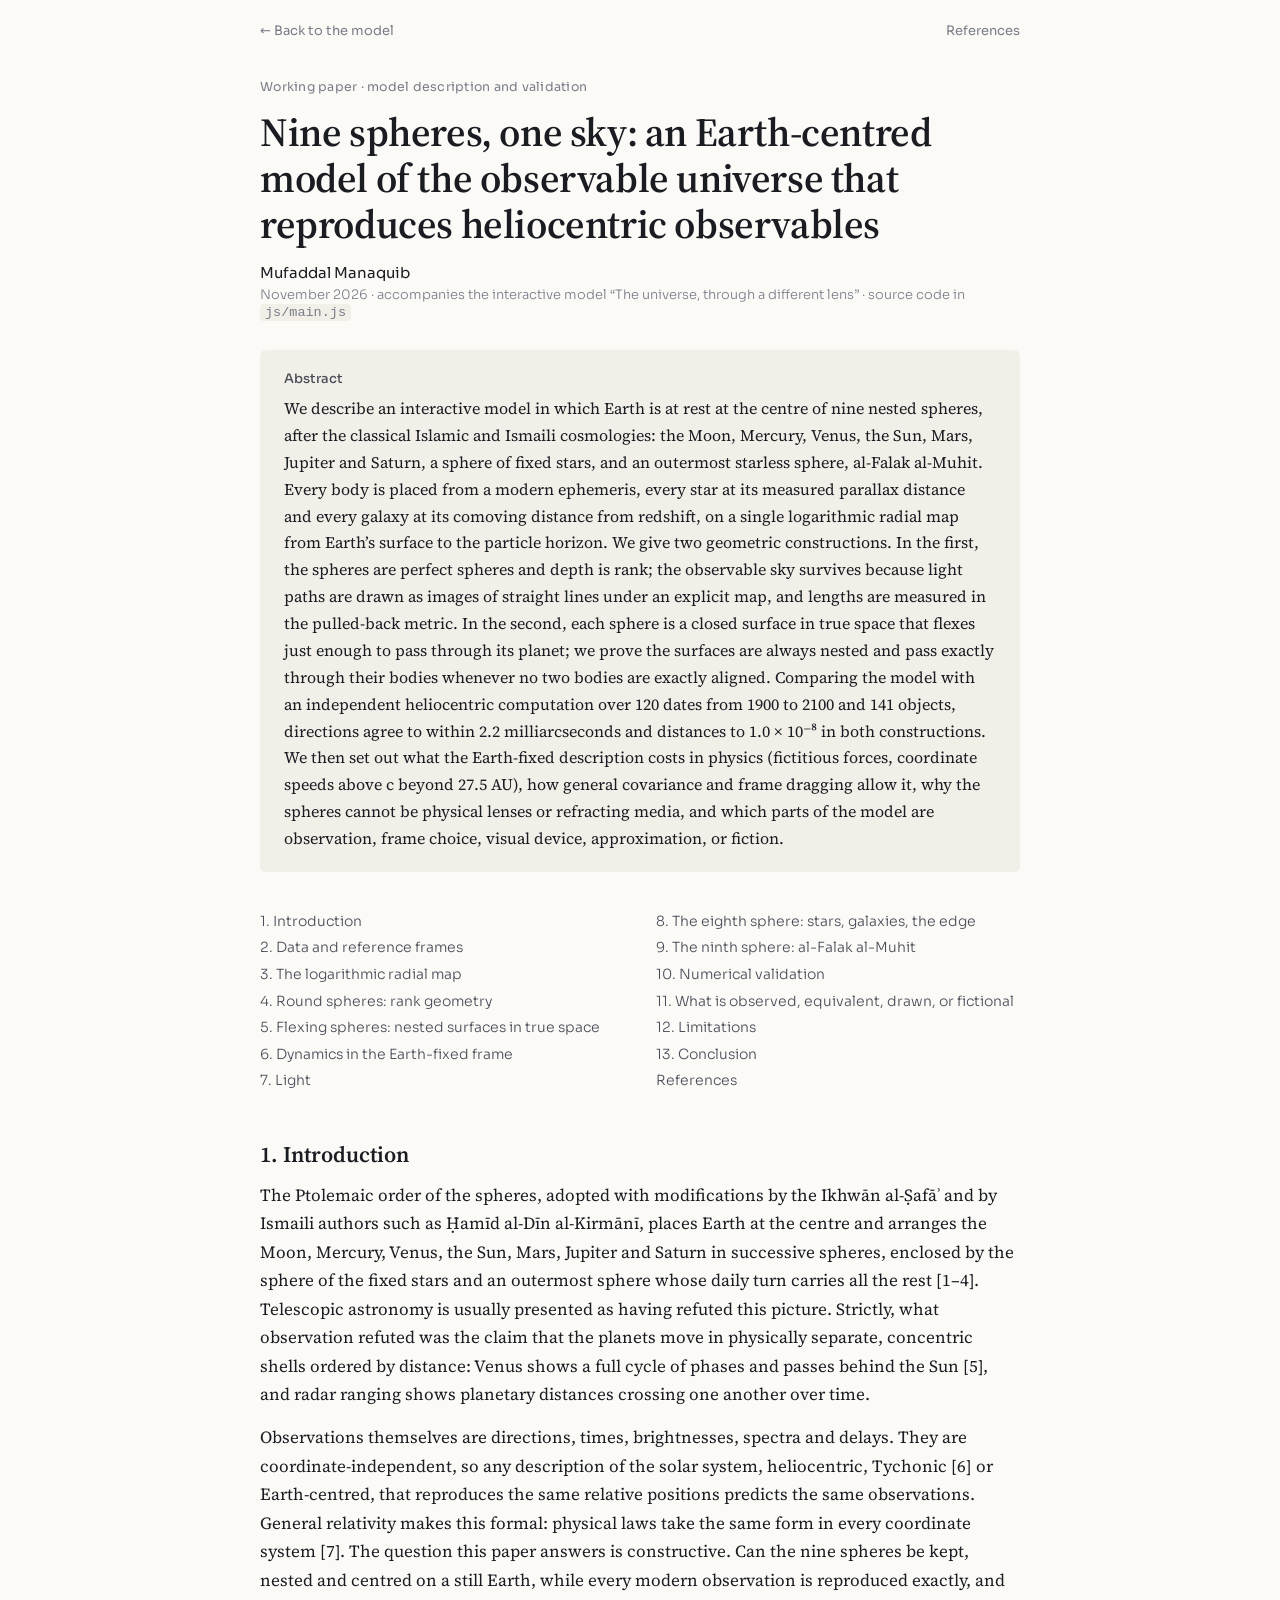
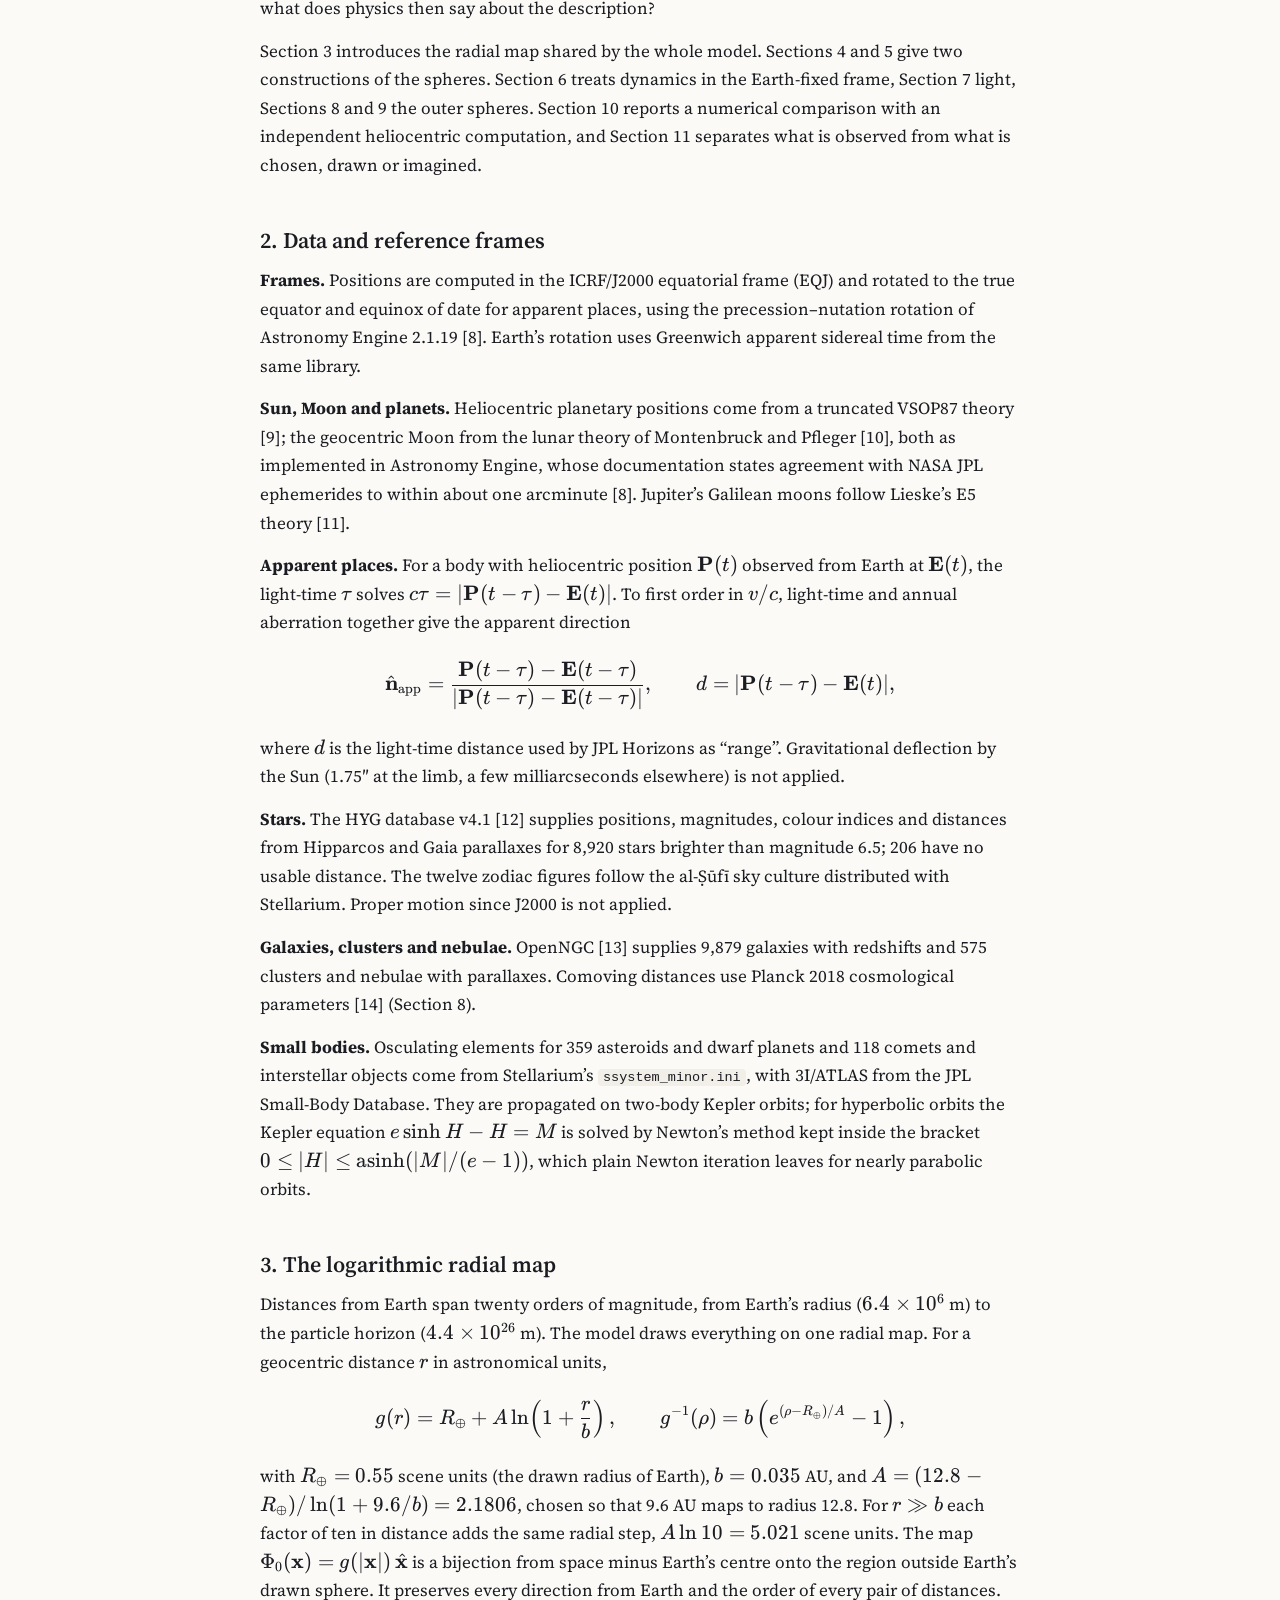
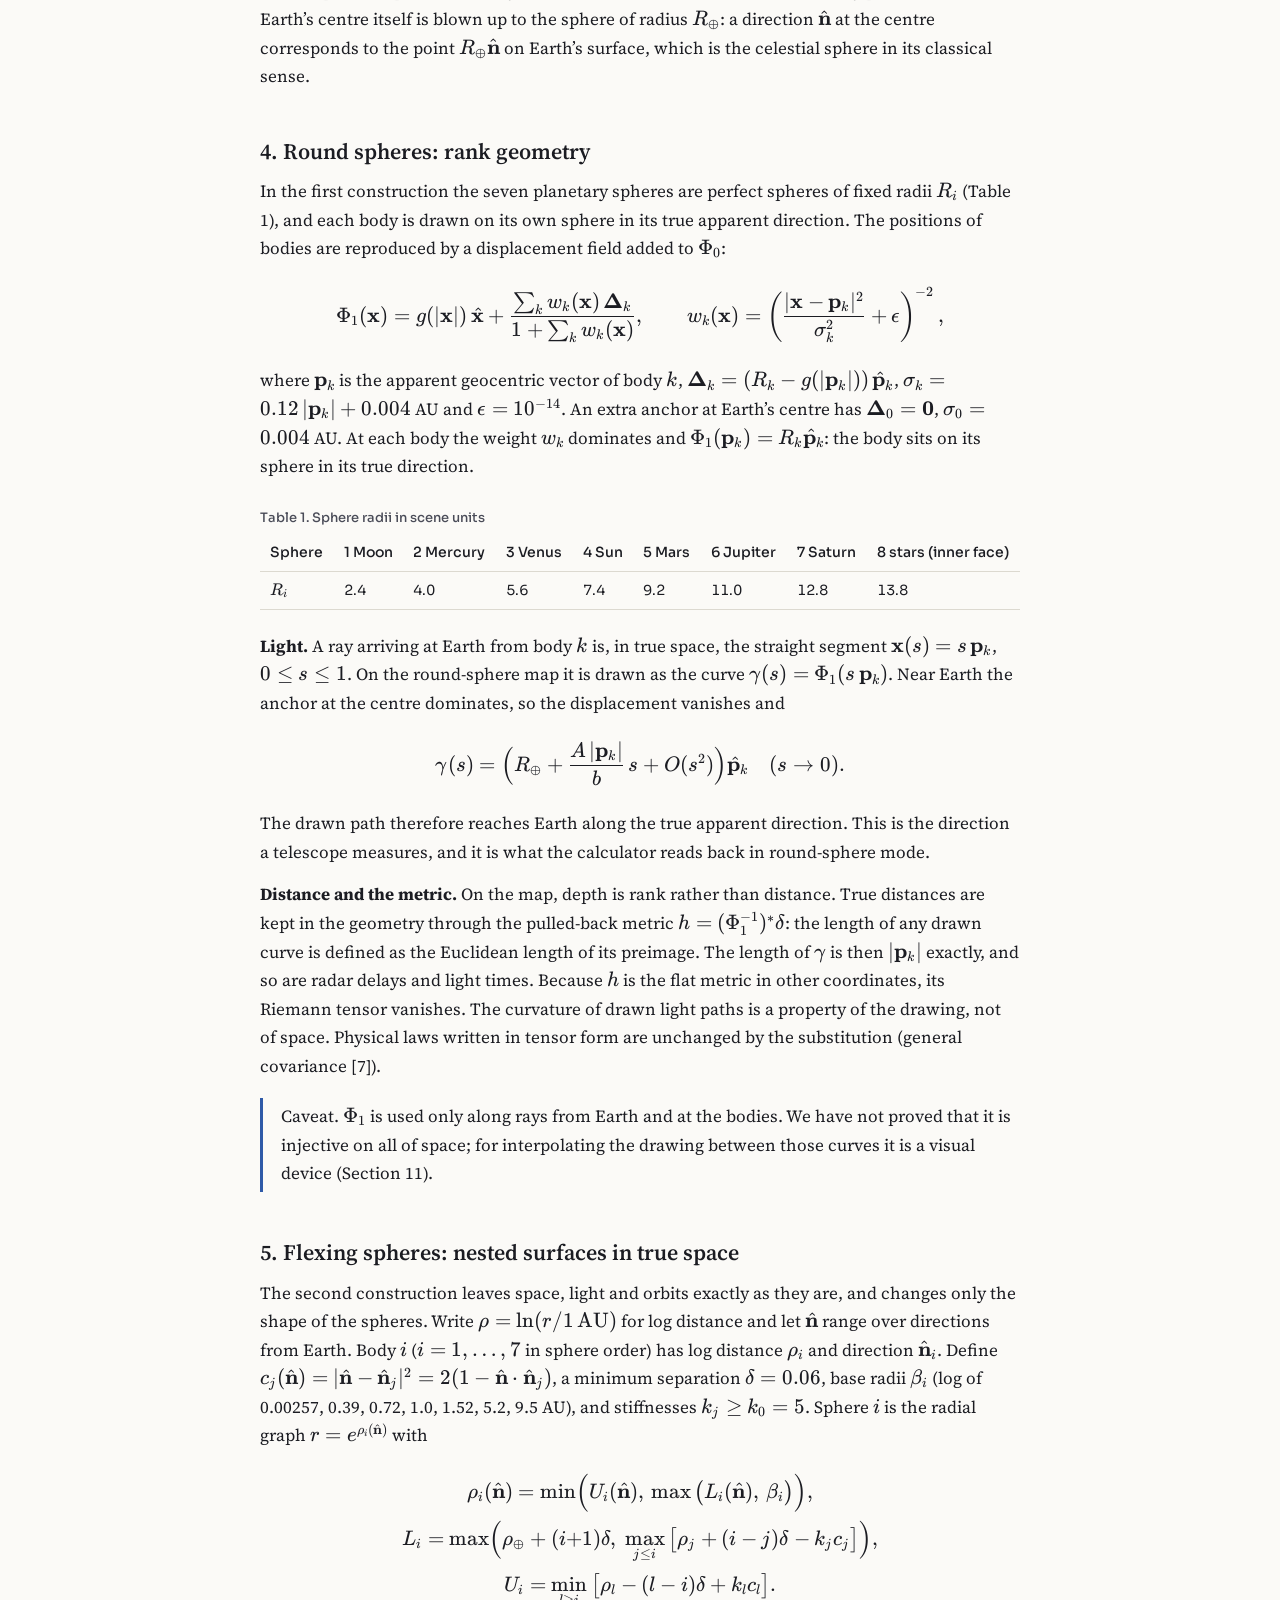
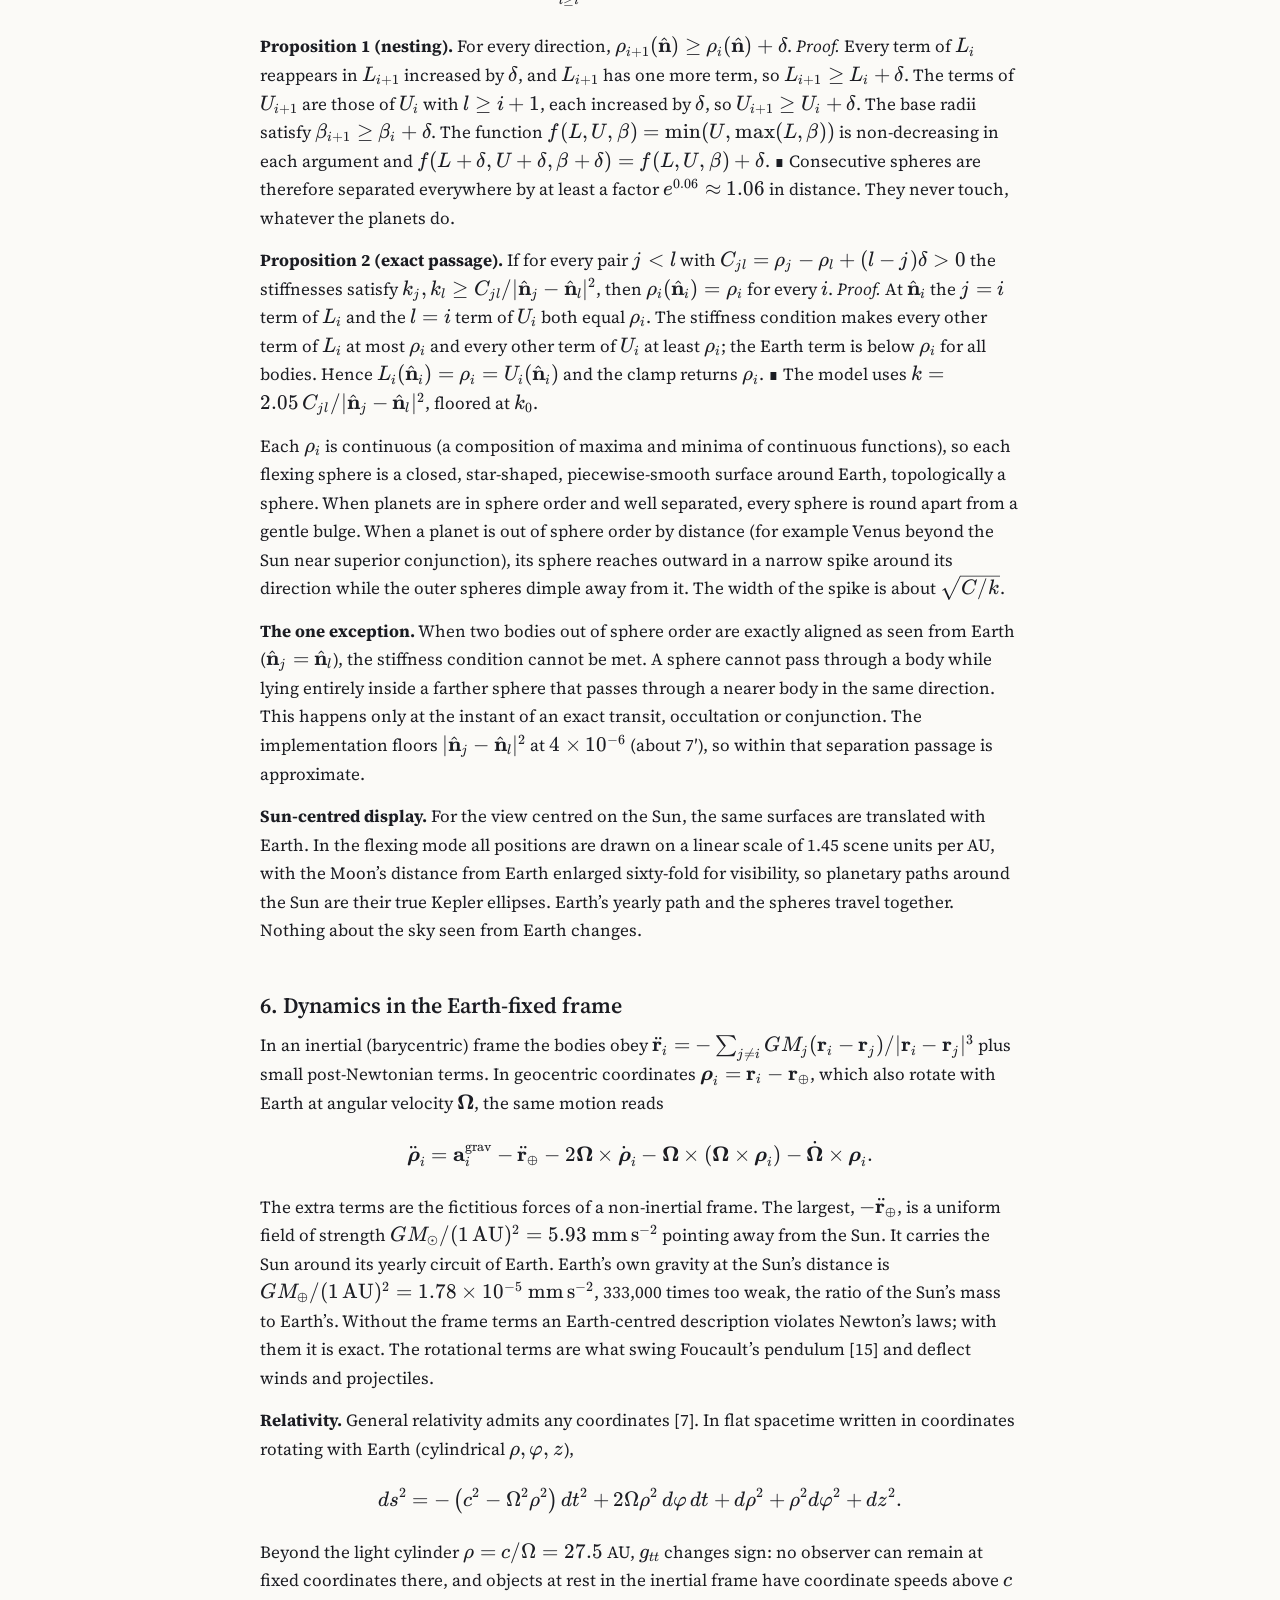
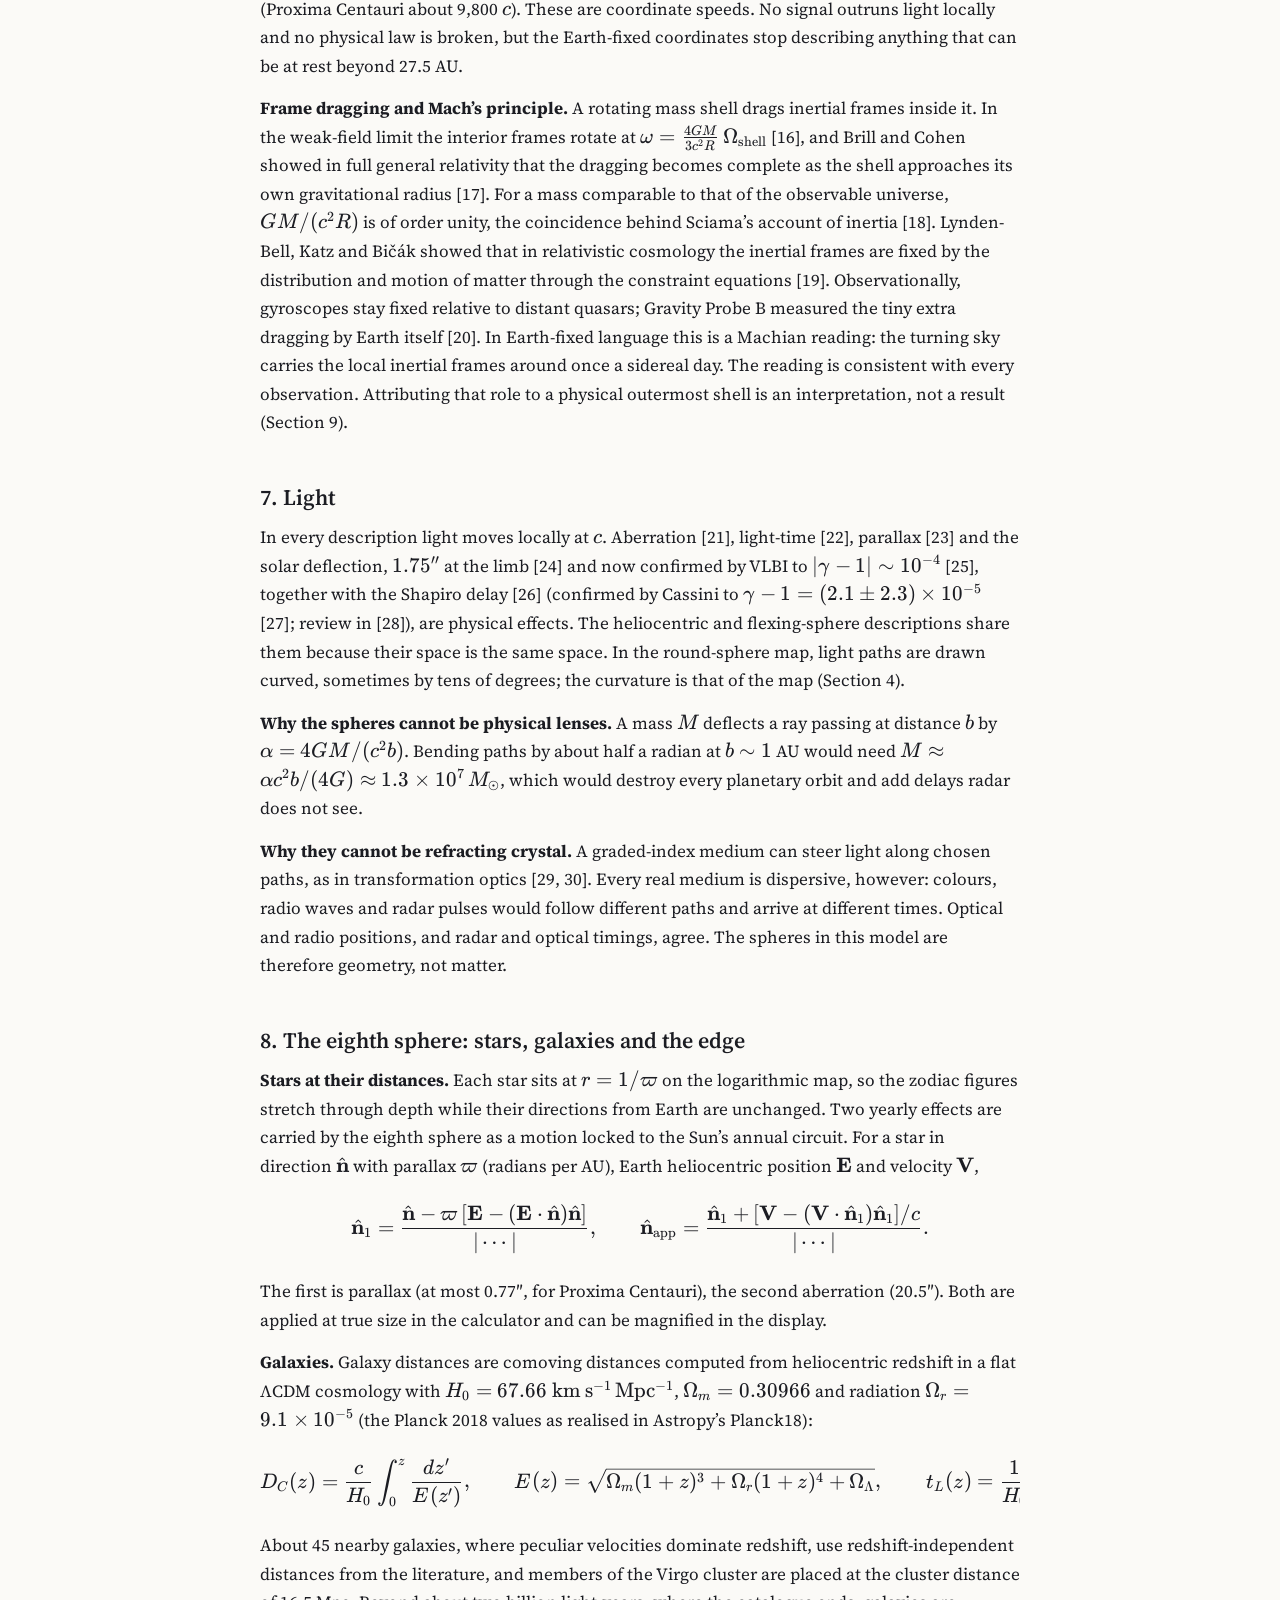
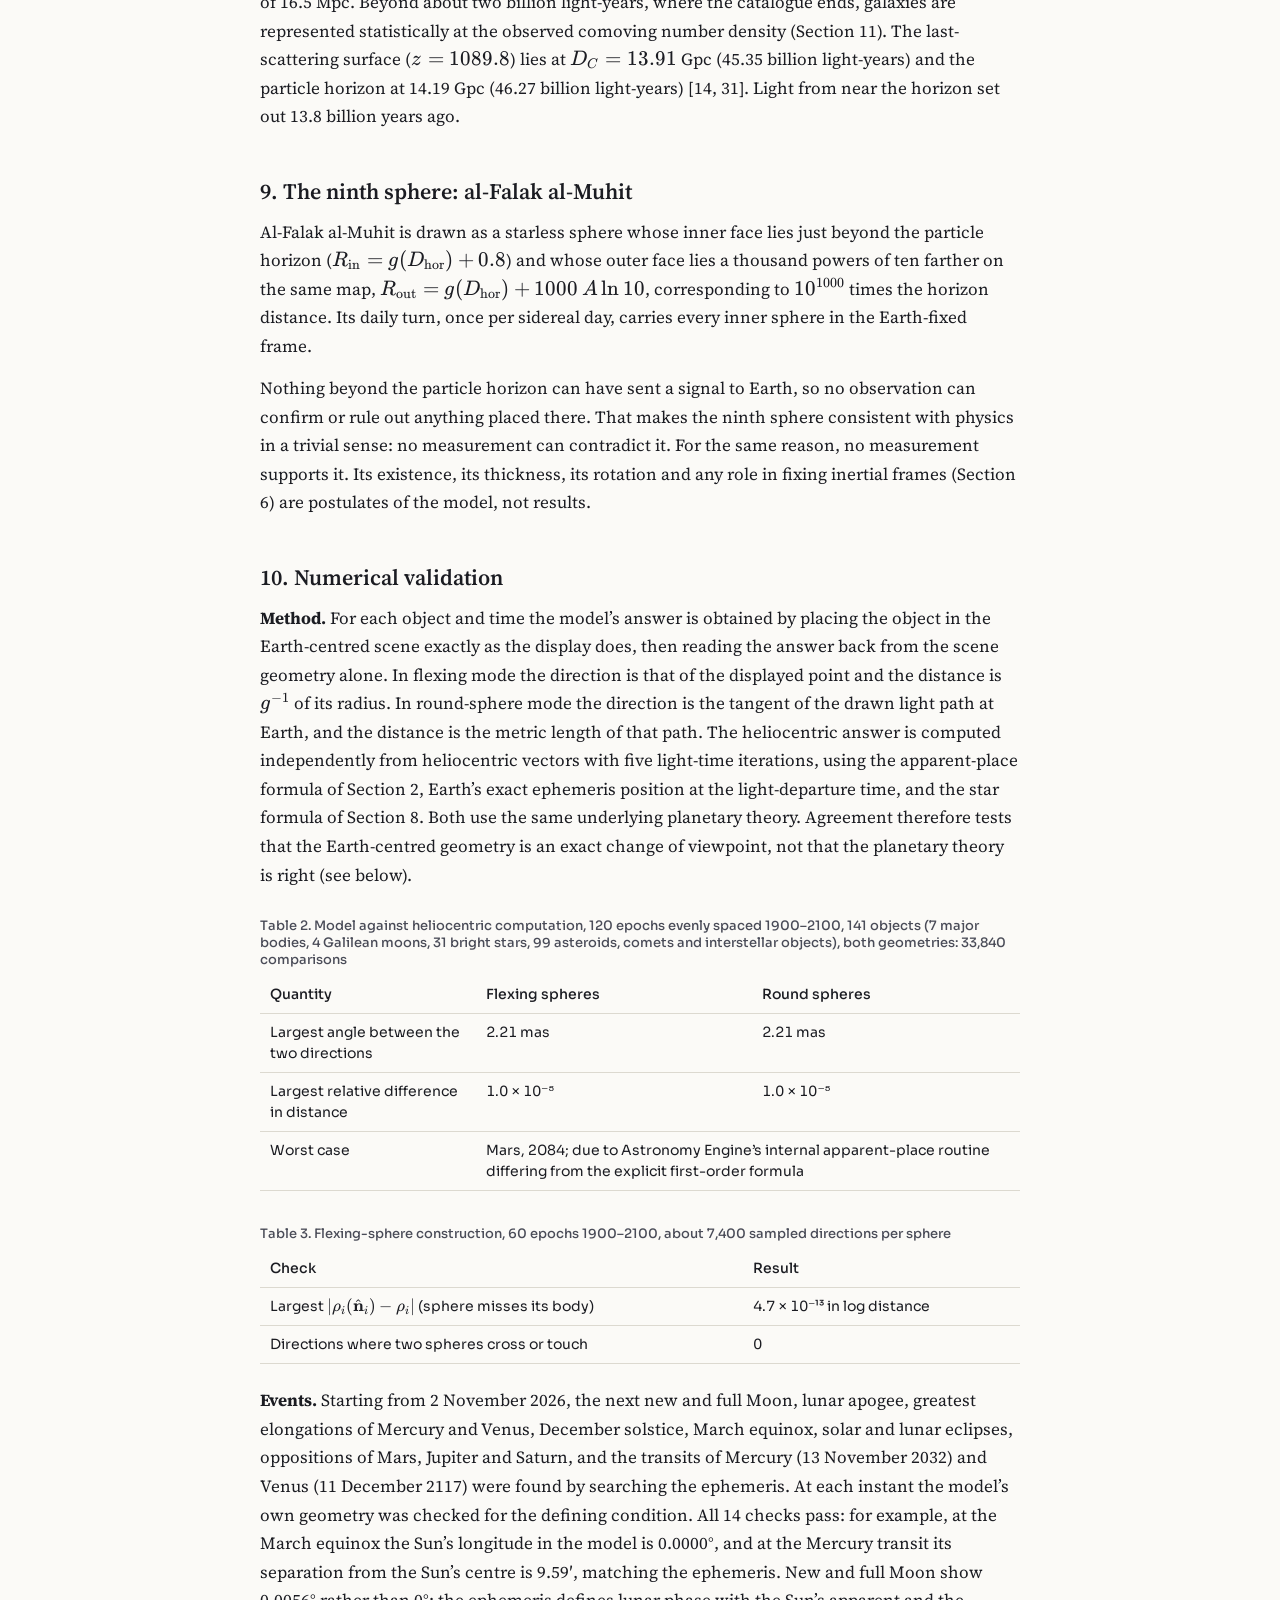
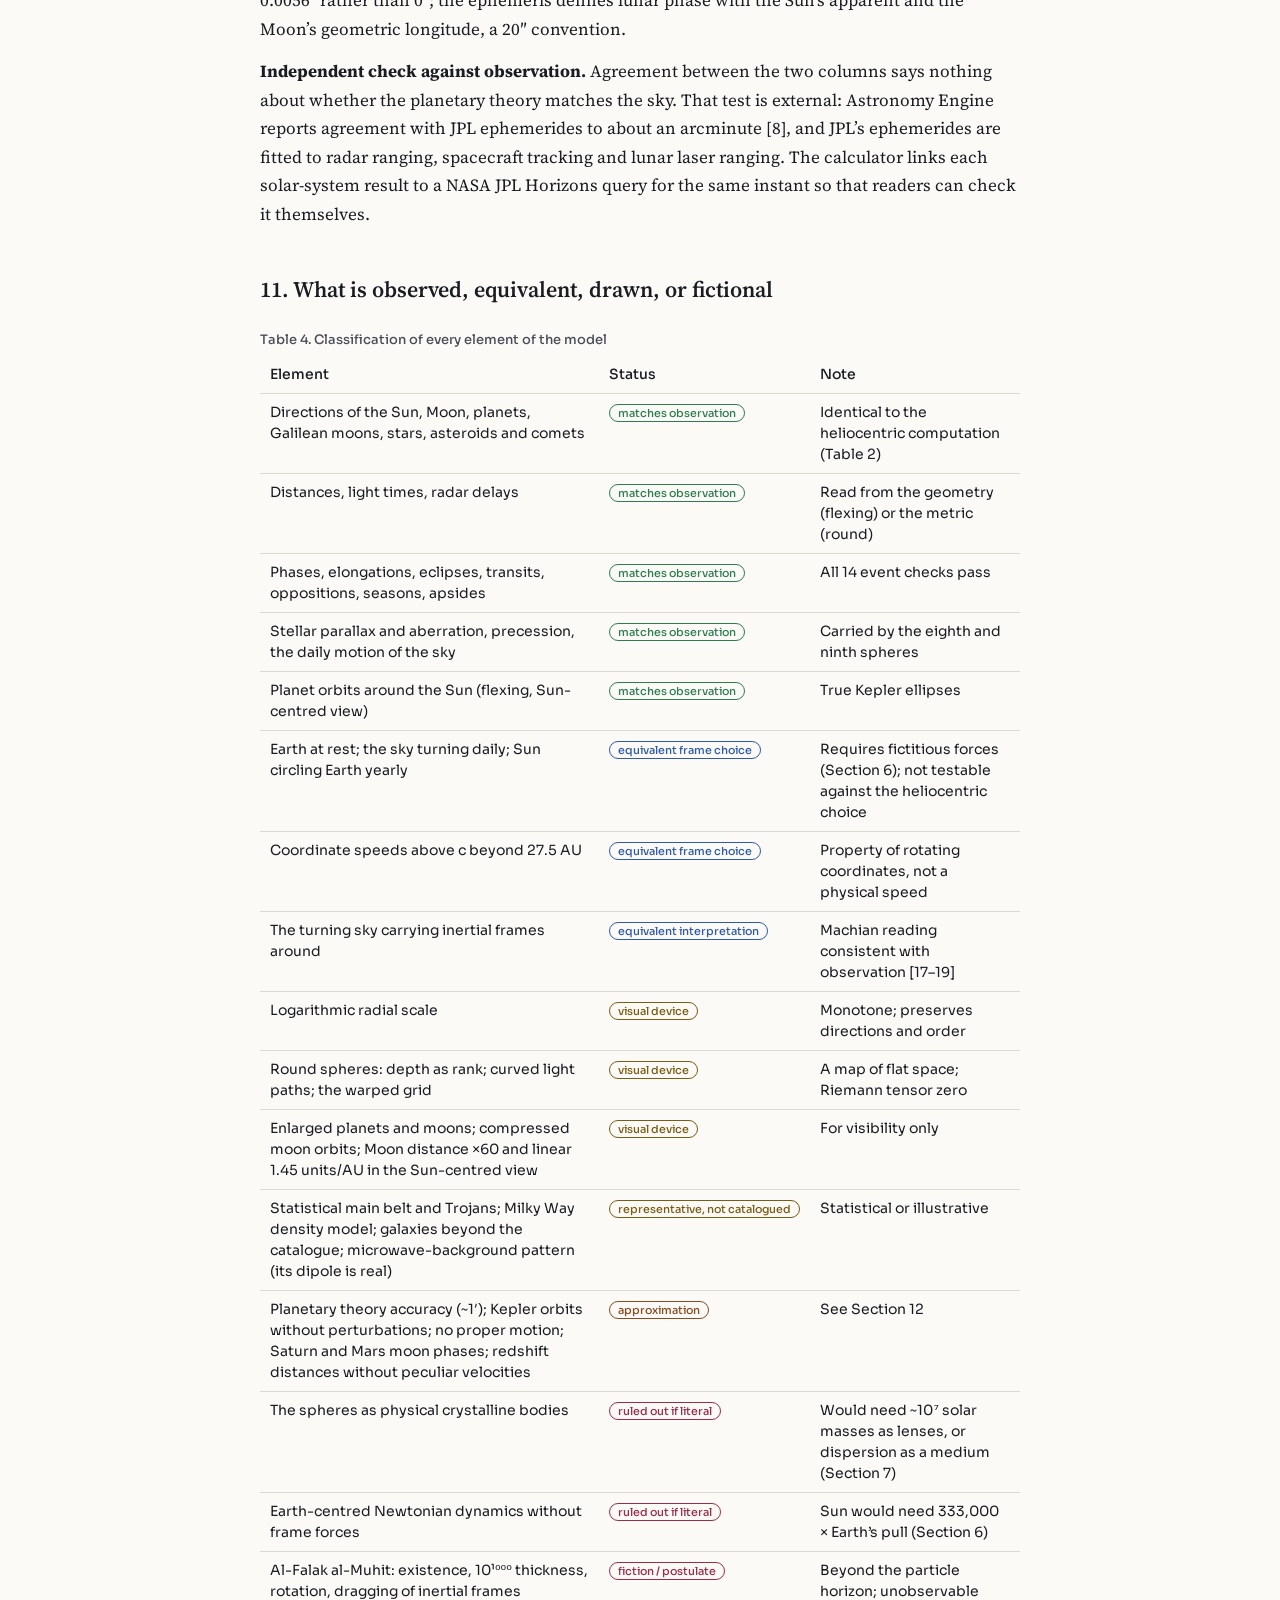
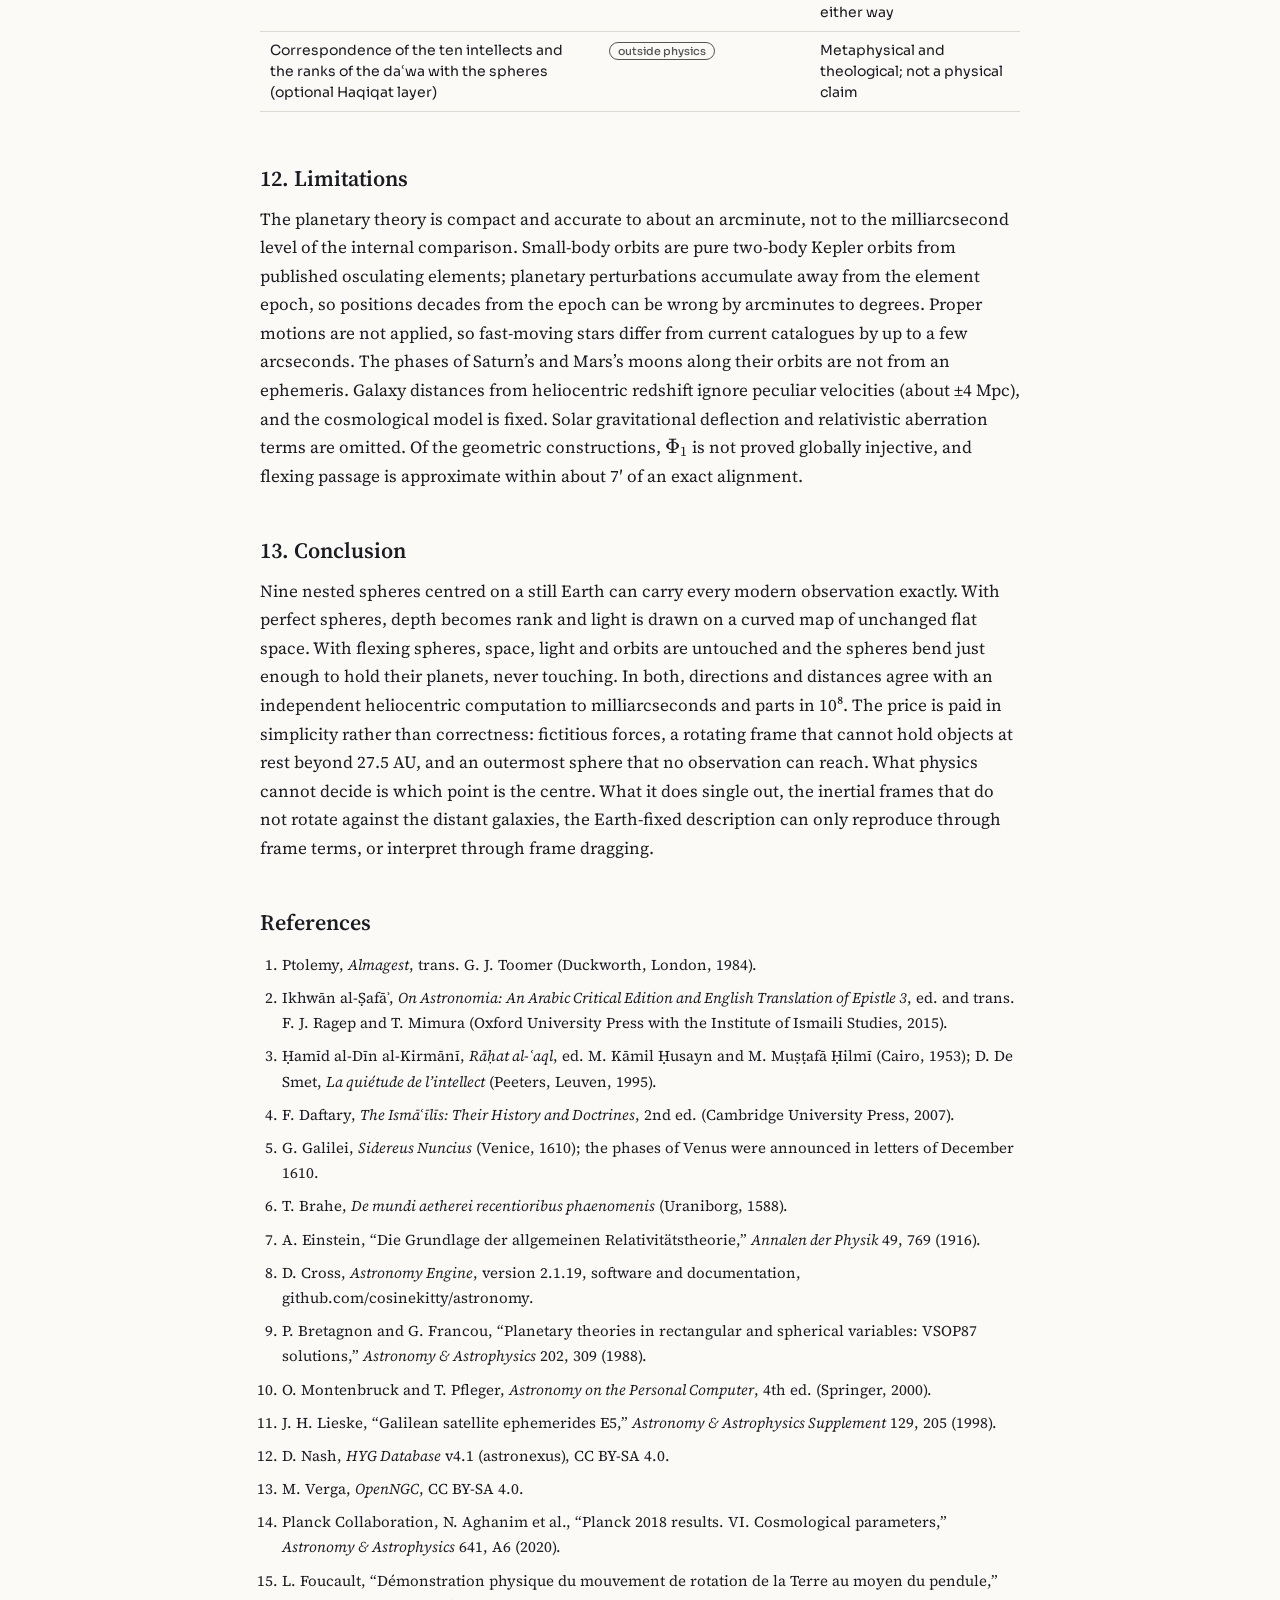
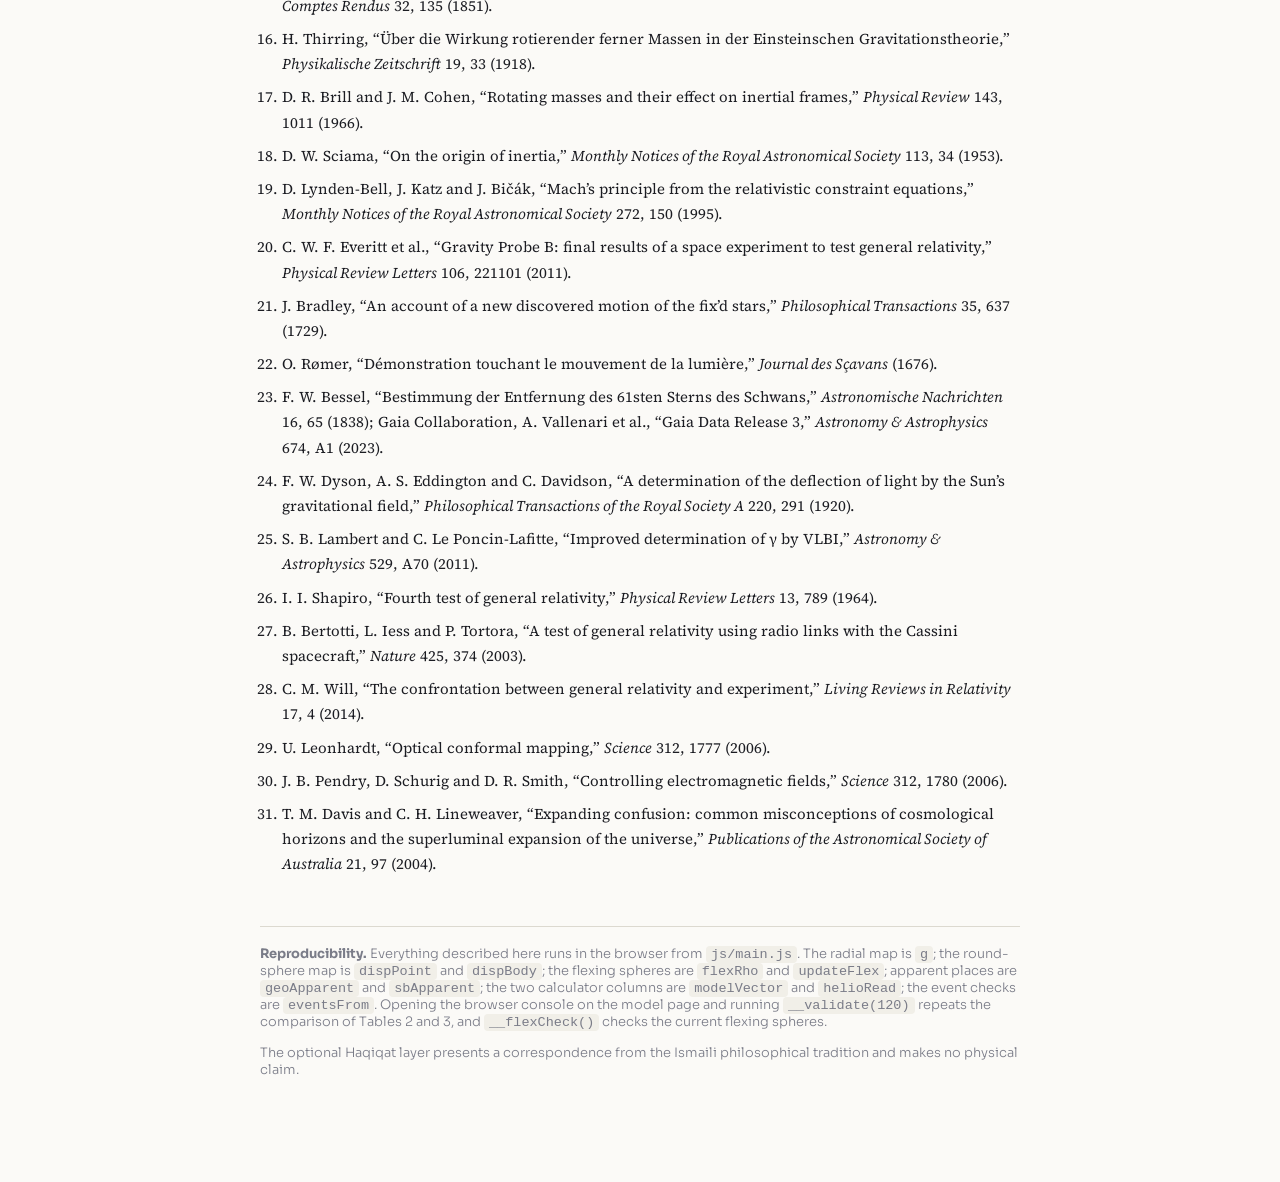
==== paper.html @ 8a182202 "Working zoom, step-by-step intro with scale, calculator with heliocentric proof, scientific paper - " ====
<!doctype html>
<html lang="en">
<head>
<meta charset="utf-8">
<meta name="viewport" content="width=device-width, initial-scale=1">
<title>Nine Spheres, One Sky — paper</title>
<meta name="description" content="The mathematics, physics, data and validation behind an Earth-centred model of the observable universe that reproduces every heliocentric observable, with a clear account of what is fictional.">
<link rel="icon" href="data:image/svg+xml,%3Csvg xmlns='http://www.w3.org/2000/svg' viewBox='0 0 40 40'%3E%3Crect width='40' height='40' fill='black'/%3E%3Ccircle cx='20' cy='20' r='15' fill='none' stroke='white' stroke-width='1.5'/%3E%3Ccircle cx='20' cy='20' r='3' fill='%239ec4ff'/%3E%3C/svg%3E">
<link rel="preconnect" href="https://fonts.googleapis.com">
<link rel="preconnect" href="https://fonts.gstatic.com" crossorigin>
<link rel="stylesheet" href="https://fonts.googleapis.com/css2?family=Source+Serif+4:ital,opsz,wght@0,8..60,400;0,8..60,600;1,8..60,400&family=Sora:wght@300;400;500&display=swap">
<link rel="stylesheet" href="js/vendor/katex/katex.min.css">
<script defer src="js/vendor/katex/katex.min.js"></script>
<script defer src="js/vendor/katex/contrib/auto-render.min.js"
  onload="renderMathInElement(document.body,{delimiters:[{left:'$$',right:'$$',display:true},{left:'\\(',right:'\\)',display:false}],throwOnError:false})"></script>
<style>
/* A journal page: serif text on paper white, generous margins, numbered sections, sans-serif only for apparatus. */
:root{ --paper:#fbfaf7; --ink:#1b1c22; --soft:#4a4c58; --muted:#7a7c88; --rule:#dcd9d0; --accent:#2f5aa8; --tint:#f1efe8;
  --f-text:"Source Serif 4",Georgia,"Times New Roman",serif; --f-ui:"Sora","Segoe UI",system-ui,sans-serif; color-scheme:light }
@media (prefers-color-scheme:dark){ :root{ --paper:#111216; --ink:#e7e8ee; --soft:#b9bbc8; --muted:#868896; --rule:#2c2e36; --accent:#9ec4ff; --tint:#1a1b21; color-scheme:dark } }
*{box-sizing:border-box}
html{background:var(--paper)}
body{margin:0;background:var(--paper);color:var(--ink);font:400 17px/1.68 var(--f-text);-webkit-font-smoothing:antialiased;
  padding:0 max(18px,env(safe-area-inset-right,0px)) 0 max(18px,env(safe-area-inset-left,0px))}
.top{max-width:760px;margin:0 auto;padding:22px 0 0;display:flex;justify-content:space-between;align-items:center;font:400 13px var(--f-ui)}
.top a{color:var(--muted);text-decoration:none}.top a:hover{color:var(--ink)}
article{max-width:760px;margin:0 auto;padding:40px 0 90px}
.kind{font:400 12.5px var(--f-ui);color:var(--muted);letter-spacing:.02em;margin:0 0 14px}
h1{font:600 clamp(28px,4.4vw,40px)/1.15 var(--f-text);letter-spacing:-.01em;margin:0 0 16px;text-wrap:balance}
.authors{font:400 15px var(--f-ui);margin:0 0 4px}
.meta{font:300 13px var(--f-ui);color:var(--muted);margin:0 0 30px}
.abstract{background:var(--tint);border-radius:6px;padding:20px 24px;margin:0 0 36px}
.abstract h2{font:500 13px var(--f-ui);margin:0 0 8px;color:var(--soft)}
.abstract p{margin:0;font-size:16px}
nav.toc{font:300 14px/1.9 var(--f-ui);margin:0 0 40px;padding:0;columns:2;column-gap:32px}
nav.toc a{color:var(--soft);text-decoration:none}nav.toc a:hover{color:var(--accent)}
h2{font:600 22px/1.3 var(--f-text);margin:46px 0 12px}
h3{font:600 17.5px/1.35 var(--f-text);margin:28px 0 8px}
p{margin:0 0 14px}
a{color:var(--accent)}
.eq{overflow-x:auto;overflow-y:hidden;margin:14px 0}
.katex-display{margin:.6em 0}
table{border-collapse:collapse;width:100%;font:400 14px/1.5 var(--f-ui);margin:12px 0 6px}
.tw{overflow-x:auto;margin:16px 0}
th,td{border-bottom:1px solid var(--rule);padding:8px 10px;text-align:left;vertical-align:top}
th{font-weight:500}
td.n{font-variant-numeric:tabular-nums;white-space:nowrap}
caption{caption-side:top;text-align:left;font:500 13px var(--f-ui);color:var(--soft);padding:0 0 8px}
.tag{display:inline-block;font:500 11px var(--f-ui);padding:1px 8px;border-radius:9px;border:1px solid currentColor;white-space:nowrap}
.t-obs{color:#2e7d4f}.t-eq{color:#2f5aa8}.t-vis{color:#7a5c12}.t-app{color:#8a4b1f}.t-fic{color:#9b2c4a}.t-out{color:#555}
@media (prefers-color-scheme:dark){ .t-obs{color:#8fd6a8}.t-eq{color:#9ec4ff}.t-vis{color:#e9d18a}.t-app{color:#f0a878}.t-fic{color:#ff9bb3}.t-out{color:#aaa} }
.box{border-left:3px solid var(--accent);padding:4px 0 4px 18px;margin:18px 0}
.refs{font-size:15px;padding-left:22px}
.refs li{margin:0 0 8px}
code{font:400 13.5px ui-monospace,Menlo,Consolas,monospace;background:var(--tint);padding:1px 5px;border-radius:4px}
footer{font:300 13px var(--f-ui);color:var(--muted);border-top:1px solid var(--rule);padding-top:18px;margin-top:50px}
@media (max-width:640px){ body{font-size:16px} nav.toc{columns:1} }
</style>
</head>
<body>
<div class="top"><a href="./">← Back to the model</a><a href="#refs">References</a></div>
<article>
<p class="kind">Working paper · model description and validation</p>
<h1>Nine spheres, one sky: an Earth-centred model of the observable universe that reproduces heliocentric observables</h1>
<p class="authors">Mufaddal Manaquib</p>
<p class="meta">November 2026 · accompanies the interactive model “The universe, through a different lens” · source code in <code>js/main.js</code></p>

<section class="abstract"><h2>Abstract</h2>
<p>We describe an interactive model in which Earth is at rest at the centre of nine nested spheres, after the classical Islamic and Ismaili cosmologies: the Moon, Mercury, Venus, the Sun, Mars, Jupiter and Saturn, a sphere of fixed stars, and an outermost starless sphere, al-Falak al-Muhit. Every body is placed from a modern ephemeris, every star at its measured parallax distance and every galaxy at its comoving distance from redshift, on a single logarithmic radial map from Earth’s surface to the particle horizon. We give two geometric constructions. In the first, the spheres are perfect spheres and depth is rank; the observable sky survives because light paths are drawn as images of straight lines under an explicit map, and lengths are measured in the pulled-back metric. In the second, each sphere is a closed surface in true space that flexes just enough to pass through its planet; we prove the surfaces are always nested and pass exactly through their bodies whenever no two bodies are exactly aligned. Comparing the model with an independent heliocentric computation over 120 dates from 1900 to 2100 and 141 objects, directions agree to within 2.2 milliarcseconds and distances to 1.0 × 10⁻⁸ in both constructions. We then set out what the Earth-fixed description costs in physics (fictitious forces, coordinate speeds above c beyond 27.5 AU), how general covariance and frame dragging allow it, why the spheres cannot be physical lenses or refracting media, and which parts of the model are observation, frame choice, visual device, approximation, or fiction.</p></section>

<nav class="toc" aria-label="Contents">
<a href="#s1">1. Introduction</a><br><a href="#s2">2. Data and reference frames</a><br><a href="#s3">3. The logarithmic radial map</a><br><a href="#s4">4. Round spheres: rank geometry</a><br><a href="#s5">5. Flexing spheres: nested surfaces in true space</a><br><a href="#s6">6. Dynamics in the Earth-fixed frame</a><br><a href="#s7">7. Light</a><br>
<a href="#s8">8. The eighth sphere: stars, galaxies, the edge</a><br><a href="#s9">9. The ninth sphere: al-Falak al-Muhit</a><br><a href="#s10">10. Numerical validation</a><br><a href="#s11">11. What is observed, equivalent, drawn, or fictional</a><br><a href="#s12">12. Limitations</a><br><a href="#s13">13. Conclusion</a><br><a href="#refs">References</a>
</nav>

<h2 id="s1">1. Introduction</h2>
<p>The Ptolemaic order of the spheres, adopted with modifications by the Ikhwān al-Ṣafāʾ and by Ismaili authors such as Ḥamīd al-Dīn al-Kirmānī, places Earth at the centre and arranges the Moon, Mercury, Venus, the Sun, Mars, Jupiter and Saturn in successive spheres, enclosed by the sphere of the fixed stars and an outermost sphere whose daily turn carries all the rest [1–4]. Telescopic astronomy is usually presented as having refuted this picture. Strictly, what observation refuted was the claim that the planets move in physically separate, concentric shells ordered by distance: Venus shows a full cycle of phases and passes behind the Sun [5], and radar ranging shows planetary distances crossing one another over time.</p>
<p>Observations themselves are directions, times, brightnesses, spectra and delays. They are coordinate-independent, so any description of the solar system, heliocentric, Tychonic [6] or Earth-centred, that reproduces the same relative positions predicts the same observations. General relativity makes this formal: physical laws take the same form in every coordinate system [7]. The question this paper answers is constructive. Can the nine spheres be kept, nested and centred on a still Earth, while every modern observation is reproduced exactly, and what does physics then say about the description?</p>
<p>Section 3 introduces the radial map shared by the whole model. Sections 4 and 5 give two constructions of the spheres. Section 6 treats dynamics in the Earth-fixed frame, Section 7 light, Sections 8 and 9 the outer spheres. Section 10 reports a numerical comparison with an independent heliocentric computation, and Section 11 separates what is observed from what is chosen, drawn or imagined.</p>

<h2 id="s2">2. Data and reference frames</h2>
<p><b>Frames.</b> Positions are computed in the ICRF/J2000 equatorial frame (EQJ) and rotated to the true equator and equinox of date for apparent places, using the precession–nutation rotation of Astronomy Engine 2.1.19 [8]. Earth’s rotation uses Greenwich apparent sidereal time from the same library.</p>
<p><b>Sun, Moon and planets.</b> Heliocentric planetary positions come from a truncated VSOP87 theory [9]; the geocentric Moon from the lunar theory of Montenbruck and Pfleger [10], both as implemented in Astronomy Engine, whose documentation states agreement with NASA JPL ephemerides to within about one arcminute [8]. Jupiter’s Galilean moons follow Lieske’s E5 theory [11].</p>
<p><b>Apparent places.</b> For a body with heliocentric position \(\mathbf P(t)\) observed from Earth at \(\mathbf E(t)\), the light-time \(\tau\) solves \(c\tau = |\mathbf P(t-\tau)-\mathbf E(t)|\). To first order in \(v/c\), light-time and annual aberration together give the apparent direction</p>
<div class="eq">$$\hat{\mathbf n}_{\rm app}=\frac{\mathbf P(t-\tau)-\mathbf E(t-\tau)}{|\mathbf P(t-\tau)-\mathbf E(t-\tau)|},\qquad d=|\mathbf P(t-\tau)-\mathbf E(t)|,$$</div>
<p>where \(d\) is the light-time distance used by JPL Horizons as “range”. Gravitational deflection by the Sun (1.75″ at the limb, a few milliarcseconds elsewhere) is not applied.</p>
<p><b>Stars.</b> The HYG database v4.1 [12] supplies positions, magnitudes, colour indices and distances from Hipparcos and Gaia parallaxes for 8,920 stars brighter than magnitude 6.5; 206 have no usable distance. The twelve zodiac figures follow the al-Ṣūfī sky culture distributed with Stellarium. Proper motion since J2000 is not applied.</p>
<p><b>Galaxies, clusters and nebulae.</b> OpenNGC [13] supplies 9,879 galaxies with redshifts and 575 clusters and nebulae with parallaxes. Comoving distances use Planck 2018 cosmological parameters [14] (Section 8).</p>
<p><b>Small bodies.</b> Osculating elements for 359 asteroids and dwarf planets and 118 comets and interstellar objects come from Stellarium’s <code>ssystem_minor.ini</code>, with 3I/ATLAS from the JPL Small-Body Database. They are propagated on two-body Kepler orbits; for hyperbolic orbits the Kepler equation \(e\sinh H-H=M\) is solved by Newton’s method kept inside the bracket \(0\le |H|\le \operatorname{asinh}(|M|/(e-1))\), which plain Newton iteration leaves for nearly parabolic orbits.</p>

<h2 id="s3">3. The logarithmic radial map</h2>
<p>Distances from Earth span twenty orders of magnitude, from Earth’s radius (\(6.4\times10^6\) m) to the particle horizon (\(4.4\times10^{26}\) m). The model draws everything on one radial map. For a geocentric distance \(r\) in astronomical units,</p>
<div class="eq">$$g(r)=R_\oplus+A\ln\!\left(1+\frac{r}{b}\right),\qquad g^{-1}(\rho)=b\left(e^{(\rho-R_\oplus)/A}-1\right),$$</div>
<p>with \(R_\oplus=0.55\) scene units (the drawn radius of Earth), \(b=0.035\) AU, and \(A=(12.8-R_\oplus)/\ln(1+9.6/b)=2.1806\), chosen so that 9.6 AU maps to radius 12.8. For \(r\gg b\) each factor of ten in distance adds the same radial step, \(A\ln 10=5.021\) scene units. The map \(\Phi_0(\mathbf x)=g(|\mathbf x|)\,\hat{\mathbf x}\) is a bijection from space minus Earth’s centre onto the region outside Earth’s drawn sphere. It preserves every direction from Earth and the order of every pair of distances. Earth’s centre itself is blown up to the sphere of radius \(R_\oplus\): a direction \(\hat{\mathbf n}\) at the centre corresponds to the point \(R_\oplus\hat{\mathbf n}\) on Earth’s surface, which is the celestial sphere in its classical sense.</p>

<h2 id="s4">4. Round spheres: rank geometry</h2>
<p>In the first construction the seven planetary spheres are perfect spheres of fixed radii \(R_i\) (Table 1), and each body is drawn on its own sphere in its true apparent direction. The positions of bodies are reproduced by a displacement field added to \(\Phi_0\):</p>
<div class="eq">$$\Phi_1(\mathbf x)=g(|\mathbf x|)\,\hat{\mathbf x}+\frac{\sum_k w_k(\mathbf x)\,\boldsymbol\Delta_k}{1+\sum_k w_k(\mathbf x)},\qquad w_k(\mathbf x)=\left(\frac{|\mathbf x-\mathbf p_k|^2}{\sigma_k^2}+\epsilon\right)^{-2},$$</div>
<p>where \(\mathbf p_k\) is the apparent geocentric vector of body \(k\), \(\boldsymbol\Delta_k=(R_k-g(|\mathbf p_k|))\,\hat{\mathbf p}_k\), \(\sigma_k=0.12\,|\mathbf p_k|+0.004\) AU and \(\epsilon=10^{-14}\). An extra anchor at Earth’s centre has \(\boldsymbol\Delta_0=\mathbf 0\), \(\sigma_0=0.004\) AU. At each body the weight \(w_k\) dominates and \(\Phi_1(\mathbf p_k)=R_k\hat{\mathbf p}_k\): the body sits on its sphere in its true direction.</p>
<div class="tw"><table><caption>Table 1. Sphere radii in scene units</caption>
<thead><tr><th>Sphere</th><th>1 Moon</th><th>2 Mercury</th><th>3 Venus</th><th>4 Sun</th><th>5 Mars</th><th>6 Jupiter</th><th>7 Saturn</th><th>8 stars (inner face)</th></tr></thead>
<tbody><tr><td>\(R_i\)</td><td class="n">2.4</td><td class="n">4.0</td><td class="n">5.6</td><td class="n">7.4</td><td class="n">9.2</td><td class="n">11.0</td><td class="n">12.8</td><td class="n">13.8</td></tr></tbody></table></div>
<p><b>Light.</b> A ray arriving at Earth from body \(k\) is, in true space, the straight segment \(\mathbf x(s)=s\,\mathbf p_k\), \(0\le s\le1\). On the round-sphere map it is drawn as the curve \(\gamma(s)=\Phi_1(s\,\mathbf p_k)\). Near Earth the anchor at the centre dominates, so the displacement vanishes and</p>
<div class="eq">$$\gamma(s)=\Big(R_\oplus+\frac{A\,|\mathbf p_k|}{b}\,s+O(s^2)\Big)\hat{\mathbf p}_k\quad(s\to0).$$</div>
<p>The drawn path therefore reaches Earth along the true apparent direction. This is the direction a telescope measures, and it is what the calculator reads back in round-sphere mode.</p>
<p><b>Distance and the metric.</b> On the map, depth is rank rather than distance. True distances are kept in the geometry through the pulled-back metric \(h=(\Phi_1^{-1})^{*}\delta\): the length of any drawn curve is defined as the Euclidean length of its preimage. The length of \(\gamma\) is then \(|\mathbf p_k|\) exactly, and so are radar delays and light times. Because \(h\) is the flat metric in other coordinates, its Riemann tensor vanishes. The curvature of drawn light paths is a property of the drawing, not of space. Physical laws written in tensor form are unchanged by the substitution (general covariance [7]).</p>
<p class="box">Caveat. \(\Phi_1\) is used only along rays from Earth and at the bodies. We have not proved that it is injective on all of space; for interpolating the drawing between those curves it is a visual device (Section 11).</p>

<h2 id="s5">5. Flexing spheres: nested surfaces in true space</h2>
<p>The second construction leaves space, light and orbits exactly as they are, and changes only the shape of the spheres. Write \(\rho=\ln(r/1\,\mathrm{AU})\) for log distance and let \(\hat{\mathbf n}\) range over directions from Earth. Body \(i\) (\(i=1,\dots,7\) in sphere order) has log distance \(\rho_i\) and direction \(\hat{\mathbf n}_i\). Define \(c_j(\hat{\mathbf n})=|\hat{\mathbf n}-\hat{\mathbf n}_j|^2=2(1-\hat{\mathbf n}\cdot\hat{\mathbf n}_j)\), a minimum separation \(\delta=0.06\), base radii \(\beta_i\) (log of 0.00257, 0.39, 0.72, 1.0, 1.52, 5.2, 9.5 AU), and stiffnesses \(k_j\ge k_0=5\). Sphere \(i\) is the radial graph \(r=e^{\rho_i(\hat{\mathbf n})}\) with</p>
<div class="eq">$$\rho_i(\hat{\mathbf n})=\min\!\Big(U_i(\hat{\mathbf n}),\,\max\big(L_i(\hat{\mathbf n}),\,\beta_i\big)\Big),$$
$$L_i=\max\!\Big(\rho_\oplus+(i{+}1)\delta,\ \max_{j\le i}\big[\rho_j+(i-j)\delta-k_j c_j\big]\Big),$$
$$U_i=\min_{l\ge i}\big[\rho_l-(l-i)\delta+k_l c_l\big].$$</div>
<p><b>Proposition 1 (nesting).</b> For every direction, \(\rho_{i+1}(\hat{\mathbf n})\ge\rho_i(\hat{\mathbf n})+\delta\). <i>Proof.</i> Every term of \(L_i\) reappears in \(L_{i+1}\) increased by \(\delta\), and \(L_{i+1}\) has one more term, so \(L_{i+1}\ge L_i+\delta\). The terms of \(U_{i+1}\) are those of \(U_i\) with \(l\ge i+1\), each increased by \(\delta\), so \(U_{i+1}\ge U_i+\delta\). The base radii satisfy \(\beta_{i+1}\ge\beta_i+\delta\). The function \(f(L,U,\beta)=\min(U,\max(L,\beta))\) is non-decreasing in each argument and \(f(L+\delta,U+\delta,\beta+\delta)=f(L,U,\beta)+\delta\). ∎ Consecutive spheres are therefore separated everywhere by at least a factor \(e^{0.06}\approx1.06\) in distance. They never touch, whatever the planets do.</p>
<p><b>Proposition 2 (exact passage).</b> If for every pair \(j&lt;l\) with \(C_{jl}=\rho_j-\rho_l+(l-j)\delta>0\) the stiffnesses satisfy \(k_j,k_l\ge C_{jl}/|\hat{\mathbf n}_j-\hat{\mathbf n}_l|^2\), then \(\rho_i(\hat{\mathbf n}_i)=\rho_i\) for every \(i\). <i>Proof.</i> At \(\hat{\mathbf n}_i\) the \(j=i\) term of \(L_i\) and the \(l=i\) term of \(U_i\) both equal \(\rho_i\). The stiffness condition makes every other term of \(L_i\) at most \(\rho_i\) and every other term of \(U_i\) at least \(\rho_i\); the Earth term is below \(\rho_i\) for all bodies. Hence \(L_i(\hat{\mathbf n}_i)=\rho_i=U_i(\hat{\mathbf n}_i)\) and the clamp returns \(\rho_i\). ∎ The model uses \(k=2.05\,C_{jl}/|\hat{\mathbf n}_j-\hat{\mathbf n}_l|^2\), floored at \(k_0\).</p>
<p>Each \(\rho_i\) is continuous (a composition of maxima and minima of continuous functions), so each flexing sphere is a closed, star-shaped, piecewise-smooth surface around Earth, topologically a sphere. When planets are in sphere order and well separated, every sphere is round apart from a gentle bulge. When a planet is out of sphere order by distance (for example Venus beyond the Sun near superior conjunction), its sphere reaches outward in a narrow spike around its direction while the outer spheres dimple away from it. The width of the spike is about \(\sqrt{C/k}\).</p>
<p><b>The one exception.</b> When two bodies out of sphere order are exactly aligned as seen from Earth (\(\hat{\mathbf n}_j=\hat{\mathbf n}_l\)), the stiffness condition cannot be met. A sphere cannot pass through a body while lying entirely inside a farther sphere that passes through a nearer body in the same direction. This happens only at the instant of an exact transit, occultation or conjunction. The implementation floors \(|\hat{\mathbf n}_j-\hat{\mathbf n}_l|^2\) at \(4\times10^{-6}\) (about 7′), so within that separation passage is approximate.</p>
<p><b>Sun-centred display.</b> For the view centred on the Sun, the same surfaces are translated with Earth. In the flexing mode all positions are drawn on a linear scale of 1.45 scene units per AU, with the Moon’s distance from Earth enlarged sixty-fold for visibility, so planetary paths around the Sun are their true Kepler ellipses. Earth’s yearly path and the spheres travel together. Nothing about the sky seen from Earth changes.</p>

<h2 id="s6">6. Dynamics in the Earth-fixed frame</h2>
<p>In an inertial (barycentric) frame the bodies obey \(\ddot{\mathbf r}_i=-\sum_{j\ne i}GM_j(\mathbf r_i-\mathbf r_j)/|\mathbf r_i-\mathbf r_j|^3\) plus small post-Newtonian terms. In geocentric coordinates \(\boldsymbol\rho_i=\mathbf r_i-\mathbf r_\oplus\), which also rotate with Earth at angular velocity \(\boldsymbol\Omega\), the same motion reads</p>
<div class="eq">$$\ddot{\boldsymbol\rho}_i=\mathbf a_i^{\rm grav}-\ddot{\mathbf r}_\oplus-2\boldsymbol\Omega\times\dot{\boldsymbol\rho}_i-\boldsymbol\Omega\times(\boldsymbol\Omega\times\boldsymbol\rho_i)-\dot{\boldsymbol\Omega}\times\boldsymbol\rho_i .$$</div>
<p>The extra terms are the fictitious forces of a non-inertial frame. The largest, \(-\ddot{\mathbf r}_\oplus\), is a uniform field of strength \(GM_\odot/(1\,\mathrm{AU})^2=5.93\ \mathrm{mm\,s^{-2}}\) pointing away from the Sun. It carries the Sun around its yearly circuit of Earth. Earth’s own gravity at the Sun’s distance is \(GM_\oplus/(1\,\mathrm{AU})^2=1.78\times10^{-5}\ \mathrm{mm\,s^{-2}}\), 333,000 times too weak, the ratio of the Sun’s mass to Earth’s. Without the frame terms an Earth-centred description violates Newton’s laws; with them it is exact. The rotational terms are what swing Foucault’s pendulum [15] and deflect winds and projectiles.</p>
<p><b>Relativity.</b> General relativity admits any coordinates [7]. In flat spacetime written in coordinates rotating with Earth (cylindrical \(\rho,\varphi,z\)),</p>
<div class="eq">$$ds^2=-\left(c^2-\Omega^2\rho^2\right)dt^2+2\Omega\rho^2\,d\varphi\,dt+d\rho^2+\rho^2d\varphi^2+dz^2 .$$</div>
<p>Beyond the light cylinder \(\rho=c/\Omega=27.5\) AU, \(g_{tt}\) changes sign: no observer can remain at fixed coordinates there, and objects at rest in the inertial frame have coordinate speeds above \(c\) (Proxima Centauri about 9,800 \(c\)). These are coordinate speeds. No signal outruns light locally and no physical law is broken, but the Earth-fixed coordinates stop describing anything that can be at rest beyond 27.5 AU.</p>
<p><b>Frame dragging and Mach’s principle.</b> A rotating mass shell drags inertial frames inside it. In the weak-field limit the interior frames rotate at \(\omega=\tfrac{4GM}{3c^2R}\,\Omega_{\rm shell}\) [16], and Brill and Cohen showed in full general relativity that the dragging becomes complete as the shell approaches its own gravitational radius [17]. For a mass comparable to that of the observable universe, \(GM/(c^2R)\) is of order unity, the coincidence behind Sciama’s account of inertia [18]. Lynden-Bell, Katz and Bičák showed that in relativistic cosmology the inertial frames are fixed by the distribution and motion of matter through the constraint equations [19]. Observationally, gyroscopes stay fixed relative to distant quasars; Gravity Probe B measured the tiny extra dragging by Earth itself [20]. In Earth-fixed language this is a Machian reading: the turning sky carries the local inertial frames around once a sidereal day. The reading is consistent with every observation. Attributing that role to a physical outermost shell is an interpretation, not a result (Section 9).</p>

<h2 id="s7">7. Light</h2>
<p>In every description light moves locally at \(c\). Aberration [21], light-time [22], parallax [23] and the solar deflection, \(1.75''\) at the limb [24] and now confirmed by VLBI to \(|\gamma-1|\sim10^{-4}\) [25], together with the Shapiro delay [26] (confirmed by Cassini to \(\gamma-1=(2.1\pm2.3)\times10^{-5}\) [27]; review in [28]), are physical effects. The heliocentric and flexing-sphere descriptions share them because their space is the same space. In the round-sphere map, light paths are drawn curved, sometimes by tens of degrees; the curvature is that of the map (Section 4).</p>
<p><b>Why the spheres cannot be physical lenses.</b> A mass \(M\) deflects a ray passing at distance \(b\) by \(\alpha=4GM/(c^2b)\). Bending paths by about half a radian at \(b\sim1\) AU would need \(M\approx\alpha c^2b/(4G)\approx1.3\times10^7\,M_\odot\), which would destroy every planetary orbit and add delays radar does not see.</p>
<p><b>Why they cannot be refracting crystal.</b> A graded-index medium can steer light along chosen paths, as in transformation optics [29, 30]. Every real medium is dispersive, however: colours, radio waves and radar pulses would follow different paths and arrive at different times. Optical and radio positions, and radar and optical timings, agree. The spheres in this model are therefore geometry, not matter.</p>

<h2 id="s8">8. The eighth sphere: stars, galaxies and the edge</h2>
<p><b>Stars at their distances.</b> Each star sits at \(r=1/\varpi\) on the logarithmic map, so the zodiac figures stretch through depth while their directions from Earth are unchanged. Two yearly effects are carried by the eighth sphere as a motion locked to the Sun’s annual circuit. For a star in direction \(\hat{\mathbf n}\) with parallax \(\varpi\) (radians per AU), Earth heliocentric position \(\mathbf E\) and velocity \(\mathbf V\),</p>
<div class="eq">$$\hat{\mathbf n}_1=\frac{\hat{\mathbf n}-\varpi\,[\mathbf E-(\mathbf E\cdot\hat{\mathbf n})\hat{\mathbf n}]}{|\cdots|},\qquad \hat{\mathbf n}_{\rm app}=\frac{\hat{\mathbf n}_1+[\mathbf V-(\mathbf V\cdot\hat{\mathbf n}_1)\hat{\mathbf n}_1]/c}{|\cdots|}.$$</div>
<p>The first is parallax (at most 0.77″, for Proxima Centauri), the second aberration (20.5″). Both are applied at true size in the calculator and can be magnified in the display.</p>
<p><b>Galaxies.</b> Galaxy distances are comoving distances computed from heliocentric redshift in a flat ΛCDM cosmology with \(H_0=67.66\ \mathrm{km\,s^{-1}\,Mpc^{-1}}\), \(\Omega_m=0.30966\) and radiation \(\Omega_r=9.1\times10^{-5}\) (the Planck 2018 values as realised in Astropy’s Planck18):</p>
<div class="eq">$$D_C(z)=\frac{c}{H_0}\int_0^z\frac{dz'}{E(z')},\qquad E(z)=\sqrt{\Omega_m(1+z)^3+\Omega_r(1+z)^4+\Omega_\Lambda},\qquad t_L(z)=\frac{1}{H_0}\int_0^z\frac{dz'}{(1+z')E(z')}.$$</div>
<p>About 45 nearby galaxies, where peculiar velocities dominate redshift, use redshift-independent distances from the literature, and members of the Virgo cluster are placed at the cluster distance of 16.5 Mpc. Beyond about two billion light-years, where the catalogue ends, galaxies are represented statistically at the observed comoving number density (Section 11). The last-scattering surface (\(z=1089.8\)) lies at \(D_C=13.91\) Gpc (45.35 billion light-years) and the particle horizon at 14.19 Gpc (46.27 billion light-years) [14, 31]. Light from near the horizon set out 13.8 billion years ago.</p>

<h2 id="s9">9. The ninth sphere: al-Falak al-Muhit</h2>
<p>Al-Falak al-Muhit is drawn as a starless sphere whose inner face lies just beyond the particle horizon (\(R_{\rm in}=g(D_{\rm hor})+0.8\)) and whose outer face lies a thousand powers of ten farther on the same map, \(R_{\rm out}=g(D_{\rm hor})+1000\,A\ln10\), corresponding to \(10^{1000}\) times the horizon distance. Its daily turn, once per sidereal day, carries every inner sphere in the Earth-fixed frame.</p>
<p>Nothing beyond the particle horizon can have sent a signal to Earth, so no observation can confirm or rule out anything placed there. That makes the ninth sphere consistent with physics in a trivial sense: no measurement can contradict it. For the same reason, no measurement supports it. Its existence, its thickness, its rotation and any role in fixing inertial frames (Section 6) are postulates of the model, not results.</p>

<h2 id="s10">10. Numerical validation</h2>
<p><b>Method.</b> For each object and time the model’s answer is obtained by placing the object in the Earth-centred scene exactly as the display does, then reading the answer back from the scene geometry alone. In flexing mode the direction is that of the displayed point and the distance is \(g^{-1}\) of its radius. In round-sphere mode the direction is the tangent of the drawn light path at Earth, and the distance is the metric length of that path. The heliocentric answer is computed independently from heliocentric vectors with five light-time iterations, using the apparent-place formula of Section 2, Earth’s exact ephemeris position at the light-departure time, and the star formula of Section 8. Both use the same underlying planetary theory. Agreement therefore tests that the Earth-centred geometry is an exact change of viewpoint, not that the planetary theory is right (see below).</p>
<div class="tw"><table><caption>Table 2. Model against heliocentric computation, 120 epochs evenly spaced 1900–2100, 141 objects (7 major bodies, 4 Galilean moons, 31 bright stars, 99 asteroids, comets and interstellar objects), both geometries: 33,840 comparisons</caption>
<thead><tr><th>Quantity</th><th>Flexing spheres</th><th>Round spheres</th></tr></thead>
<tbody>
<tr><td>Largest angle between the two directions</td><td class="n">2.21 mas</td><td class="n">2.21 mas</td></tr>
<tr><td>Largest relative difference in distance</td><td class="n">1.0 × 10⁻⁸</td><td class="n">1.0 × 10⁻⁸</td></tr>
<tr><td>Worst case</td><td colspan="2">Mars, 2084; due to Astronomy Engine’s internal apparent-place routine differing from the explicit first-order formula</td></tr>
</tbody></table></div>
<div class="tw"><table><caption>Table 3. Flexing-sphere construction, 60 epochs 1900–2100, about 7,400 sampled directions per sphere</caption>
<thead><tr><th>Check</th><th>Result</th></tr></thead>
<tbody>
<tr><td>Largest \(|\rho_i(\hat{\mathbf n}_i)-\rho_i|\) (sphere misses its body)</td><td class="n">4.7 × 10⁻¹³ in log distance</td></tr>
<tr><td>Directions where two spheres cross or touch</td><td class="n">0</td></tr>
</tbody></table></div>
<p><b>Events.</b> Starting from 2 November 2026, the next new and full Moon, lunar apogee, greatest elongations of Mercury and Venus, December solstice, March equinox, solar and lunar eclipses, oppositions of Mars, Jupiter and Saturn, and the transits of Mercury (13 November 2032) and Venus (11 December 2117) were found by searching the ephemeris. At each instant the model’s own geometry was checked for the defining condition. All 14 checks pass: for example, at the March equinox the Sun’s longitude in the model is 0.0000°, and at the Mercury transit its separation from the Sun’s centre is 9.59′, matching the ephemeris. New and full Moon show 0.0056° rather than 0°; the ephemeris defines lunar phase with the Sun’s apparent and the Moon’s geometric longitude, a 20″ convention.</p>
<p><b>Independent check against observation.</b> Agreement between the two columns says nothing about whether the planetary theory matches the sky. That test is external: Astronomy Engine reports agreement with JPL ephemerides to about an arcminute [8], and JPL’s ephemerides are fitted to radar ranging, spacecraft tracking and lunar laser ranging. The calculator links each solar-system result to a NASA JPL Horizons query for the same instant so that readers can check it themselves.</p>

<h2 id="s11">11. What is observed, equivalent, drawn, or fictional</h2>
<div class="tw"><table><caption>Table 4. Classification of every element of the model</caption>
<thead><tr><th>Element</th><th>Status</th><th>Note</th></tr></thead>
<tbody>
<tr><td>Directions of the Sun, Moon, planets, Galilean moons, stars, asteroids and comets</td><td><span class="tag t-obs">matches observation</span></td><td>Identical to the heliocentric computation (Table 2)</td></tr>
<tr><td>Distances, light times, radar delays</td><td><span class="tag t-obs">matches observation</span></td><td>Read from the geometry (flexing) or the metric (round)</td></tr>
<tr><td>Phases, elongations, eclipses, transits, oppositions, seasons, apsides</td><td><span class="tag t-obs">matches observation</span></td><td>All 14 event checks pass</td></tr>
<tr><td>Stellar parallax and aberration, precession, the daily motion of the sky</td><td><span class="tag t-obs">matches observation</span></td><td>Carried by the eighth and ninth spheres</td></tr>
<tr><td>Planet orbits around the Sun (flexing, Sun-centred view)</td><td><span class="tag t-obs">matches observation</span></td><td>True Kepler ellipses</td></tr>
<tr><td>Earth at rest; the sky turning daily; Sun circling Earth yearly</td><td><span class="tag t-eq">equivalent frame choice</span></td><td>Requires fictitious forces (Section 6); not testable against the heliocentric choice</td></tr>
<tr><td>Coordinate speeds above c beyond 27.5 AU</td><td><span class="tag t-eq">equivalent frame choice</span></td><td>Property of rotating coordinates, not a physical speed</td></tr>
<tr><td>The turning sky carrying inertial frames around</td><td><span class="tag t-eq">equivalent interpretation</span></td><td>Machian reading consistent with observation [17–19]</td></tr>
<tr><td>Logarithmic radial scale</td><td><span class="tag t-vis">visual device</span></td><td>Monotone; preserves directions and order</td></tr>
<tr><td>Round spheres: depth as rank; curved light paths; the warped grid</td><td><span class="tag t-vis">visual device</span></td><td>A map of flat space; Riemann tensor zero</td></tr>
<tr><td>Enlarged planets and moons; compressed moon orbits; Moon distance ×60 and linear 1.45 units/AU in the Sun-centred view</td><td><span class="tag t-vis">visual device</span></td><td>For visibility only</td></tr>
<tr><td>Statistical main belt and Trojans; Milky Way density model; galaxies beyond the catalogue; microwave-background pattern (its dipole is real)</td><td><span class="tag t-vis">representative, not catalogued</span></td><td>Statistical or illustrative</td></tr>
<tr><td>Planetary theory accuracy (~1′); Kepler orbits without perturbations; no proper motion; Saturn and Mars moon phases; redshift distances without peculiar velocities</td><td><span class="tag t-app">approximation</span></td><td>See Section 12</td></tr>
<tr><td>The spheres as physical crystalline bodies</td><td><span class="tag t-fic">ruled out if literal</span></td><td>Would need ~10⁷ solar masses as lenses, or dispersion as a medium (Section 7)</td></tr>
<tr><td>Earth-centred Newtonian dynamics without frame forces</td><td><span class="tag t-fic">ruled out if literal</span></td><td>Sun would need 333,000 × Earth’s pull (Section 6)</td></tr>
<tr><td>Al-Falak al-Muhit: existence, 10¹⁰⁰⁰ thickness, rotation, dragging of inertial frames</td><td><span class="tag t-fic">fiction / postulate</span></td><td>Beyond the particle horizon; unobservable either way</td></tr>
<tr><td>Correspondence of the ten intellects and the ranks of the daʿwa with the spheres (optional Haqiqat layer)</td><td><span class="tag t-out">outside physics</span></td><td>Metaphysical and theological; not a physical claim</td></tr>
</tbody></table></div>

<h2 id="s12">12. Limitations</h2>
<p>The planetary theory is compact and accurate to about an arcminute, not to the milliarcsecond level of the internal comparison. Small-body orbits are pure two-body Kepler orbits from published osculating elements; planetary perturbations accumulate away from the element epoch, so positions decades from the epoch can be wrong by arcminutes to degrees. Proper motions are not applied, so fast-moving stars differ from current catalogues by up to a few arcseconds. The phases of Saturn’s and Mars’s moons along their orbits are not from an ephemeris. Galaxy distances from heliocentric redshift ignore peculiar velocities (about ±4 Mpc), and the cosmological model is fixed. Solar gravitational deflection and relativistic aberration terms are omitted. Of the geometric constructions, \(\Phi_1\) is not proved globally injective, and flexing passage is approximate within about 7′ of an exact alignment.</p>

<h2 id="s13">13. Conclusion</h2>
<p>Nine nested spheres centred on a still Earth can carry every modern observation exactly. With perfect spheres, depth becomes rank and light is drawn on a curved map of unchanged flat space. With flexing spheres, space, light and orbits are untouched and the spheres bend just enough to hold their planets, never touching. In both, directions and distances agree with an independent heliocentric computation to milliarcseconds and parts in 10⁸. The price is paid in simplicity rather than correctness: fictitious forces, a rotating frame that cannot hold objects at rest beyond 27.5 AU, and an outermost sphere that no observation can reach. What physics cannot decide is which point is the centre. What it does single out, the inertial frames that do not rotate against the distant galaxies, the Earth-fixed description can only reproduce through frame terms, or interpret through frame dragging.</p>

<h2 id="refs">References</h2>
<ol class="refs">
<li>Ptolemy, <i>Almagest</i>, trans. G. J. Toomer (Duckworth, London, 1984).</li>
<li>Ikhwān al-Ṣafāʾ, <i>On Astronomia: An Arabic Critical Edition and English Translation of Epistle 3</i>, ed. and trans. F. J. Ragep and T. Mimura (Oxford University Press with the Institute of Ismaili Studies, 2015).</li>
<li>Ḥamīd al-Dīn al-Kirmānī, <i>Rāḥat al-ʿaql</i>, ed. M. Kāmil Ḥusayn and M. Muṣṭafā Ḥilmī (Cairo, 1953); D. De Smet, <i>La quiétude de l’intellect</i> (Peeters, Leuven, 1995).</li>
<li>F. Daftary, <i>The Ismāʿīlīs: Their History and Doctrines</i>, 2nd ed. (Cambridge University Press, 2007).</li>
<li>G. Galilei, <i>Sidereus Nuncius</i> (Venice, 1610); the phases of Venus were announced in letters of December 1610.</li>
<li>T. Brahe, <i>De mundi aetherei recentioribus phaenomenis</i> (Uraniborg, 1588).</li>
<li>A. Einstein, “Die Grundlage der allgemeinen Relativitätstheorie,” <i>Annalen der Physik</i> 49, 769 (1916).</li>
<li>D. Cross, <i>Astronomy Engine</i>, version 2.1.19, software and documentation, github.com/cosinekitty/astronomy.</li>
<li>P. Bretagnon and G. Francou, “Planetary theories in rectangular and spherical variables: VSOP87 solutions,” <i>Astronomy &amp; Astrophysics</i> 202, 309 (1988).</li>
<li>O. Montenbruck and T. Pfleger, <i>Astronomy on the Personal Computer</i>, 4th ed. (Springer, 2000).</li>
<li>J. H. Lieske, “Galilean satellite ephemerides E5,” <i>Astronomy &amp; Astrophysics Supplement</i> 129, 205 (1998).</li>
<li>D. Nash, <i>HYG Database</i> v4.1 (astronexus), CC BY-SA 4.0.</li>
<li>M. Verga, <i>OpenNGC</i>, CC BY-SA 4.0.</li>
<li>Planck Collaboration, N. Aghanim et al., “Planck 2018 results. VI. Cosmological parameters,” <i>Astronomy &amp; Astrophysics</i> 641, A6 (2020).</li>
<li>L. Foucault, “Démonstration physique du mouvement de rotation de la Terre au moyen du pendule,” <i>Comptes Rendus</i> 32, 135 (1851).</li>
<li>H. Thirring, “Über die Wirkung rotierender ferner Massen in der Einsteinschen Gravitationstheorie,” <i>Physikalische Zeitschrift</i> 19, 33 (1918).</li>
<li>D. R. Brill and J. M. Cohen, “Rotating masses and their effect on inertial frames,” <i>Physical Review</i> 143, 1011 (1966).</li>
<li>D. W. Sciama, “On the origin of inertia,” <i>Monthly Notices of the Royal Astronomical Society</i> 113, 34 (1953).</li>
<li>D. Lynden-Bell, J. Katz and J. Bičák, “Mach’s principle from the relativistic constraint equations,” <i>Monthly Notices of the Royal Astronomical Society</i> 272, 150 (1995).</li>
<li>C. W. F. Everitt et al., “Gravity Probe B: final results of a space experiment to test general relativity,” <i>Physical Review Letters</i> 106, 221101 (2011).</li>
<li>J. Bradley, “An account of a new discovered motion of the fix’d stars,” <i>Philosophical Transactions</i> 35, 637 (1729).</li>
<li>O. Rømer, “Démonstration touchant le mouvement de la lumière,” <i>Journal des Sçavans</i> (1676).</li>
<li>F. W. Bessel, “Bestimmung der Entfernung des 61sten Sterns des Schwans,” <i>Astronomische Nachrichten</i> 16, 65 (1838); Gaia Collaboration, A. Vallenari et al., “Gaia Data Release 3,” <i>Astronomy &amp; Astrophysics</i> 674, A1 (2023).</li>
<li>F. W. Dyson, A. S. Eddington and C. Davidson, “A determination of the deflection of light by the Sun’s gravitational field,” <i>Philosophical Transactions of the Royal Society A</i> 220, 291 (1920).</li>
<li>S. B. Lambert and C. Le Poncin-Lafitte, “Improved determination of γ by VLBI,” <i>Astronomy &amp; Astrophysics</i> 529, A70 (2011).</li>
<li>I. I. Shapiro, “Fourth test of general relativity,” <i>Physical Review Letters</i> 13, 789 (1964).</li>
<li>B. Bertotti, L. Iess and P. Tortora, “A test of general relativity using radio links with the Cassini spacecraft,” <i>Nature</i> 425, 374 (2003).</li>
<li>C. M. Will, “The confrontation between general relativity and experiment,” <i>Living Reviews in Relativity</i> 17, 4 (2014).</li>
<li>U. Leonhardt, “Optical conformal mapping,” <i>Science</i> 312, 1777 (2006).</li>
<li>J. B. Pendry, D. Schurig and D. R. Smith, “Controlling electromagnetic fields,” <i>Science</i> 312, 1780 (2006).</li>
<li>T. M. Davis and C. H. Lineweaver, “Expanding confusion: common misconceptions of cosmological horizons and the superluminal expansion of the universe,” <i>Publications of the Astronomical Society of Australia</i> 21, 97 (2004).</li>
</ol>

<footer>
<p><b>Reproducibility.</b> Everything described here runs in the browser from <code>js/main.js</code>. The radial map is <code>g</code>; the round-sphere map is <code>dispPoint</code> and <code>dispBody</code>; the flexing spheres are <code>flexRho</code> and <code>updateFlex</code>; apparent places are <code>geoApparent</code> and <code>sbApparent</code>; the two calculator columns are <code>modelVector</code> and <code>helioRead</code>; the event checks are <code>eventsFrom</code>. Opening the browser console on the model page and running <code>__validate(120)</code> repeats the comparison of Tables 2 and 3, and <code>__flexCheck()</code> checks the current flexing spheres.</p>
<p>The optional Haqiqat layer presents a correspondence from the Ismaili philosophical tradition and makes no physical claim.</p>
</footer>
</article>
</body>
</html>
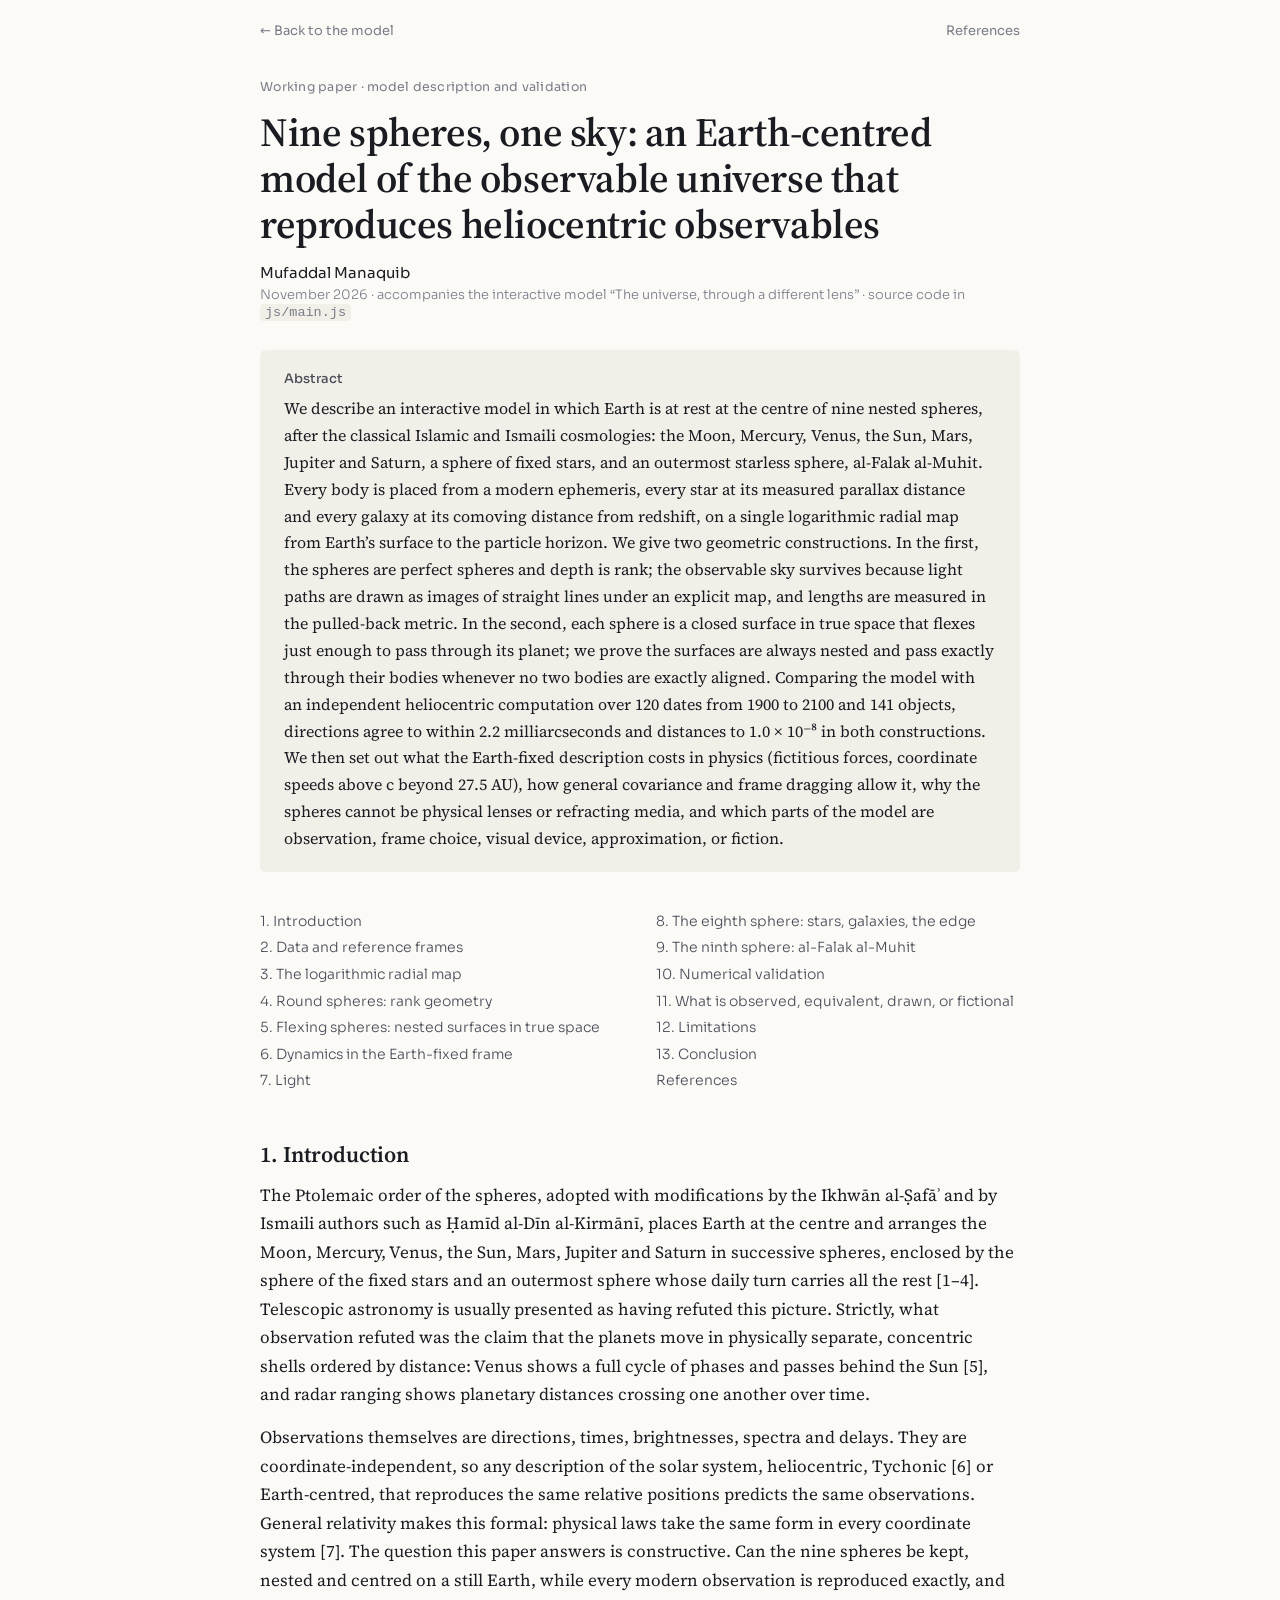
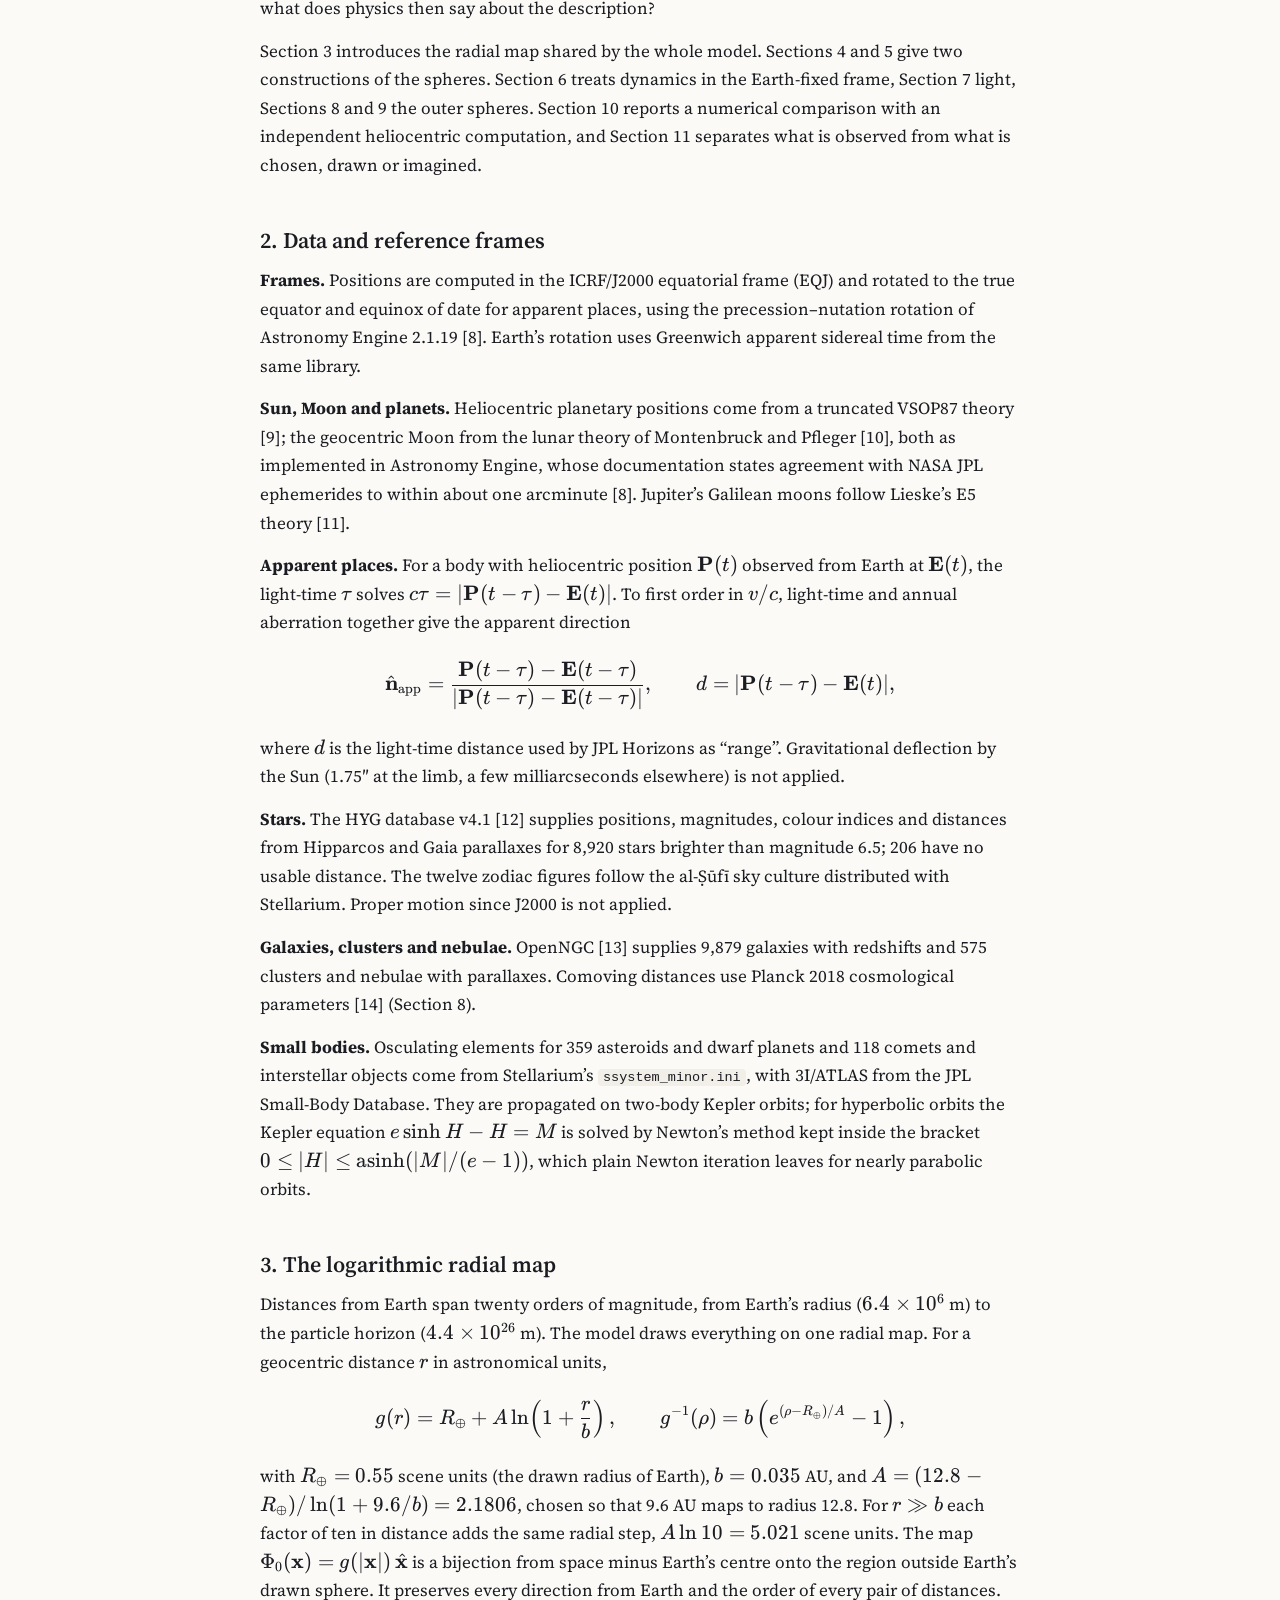
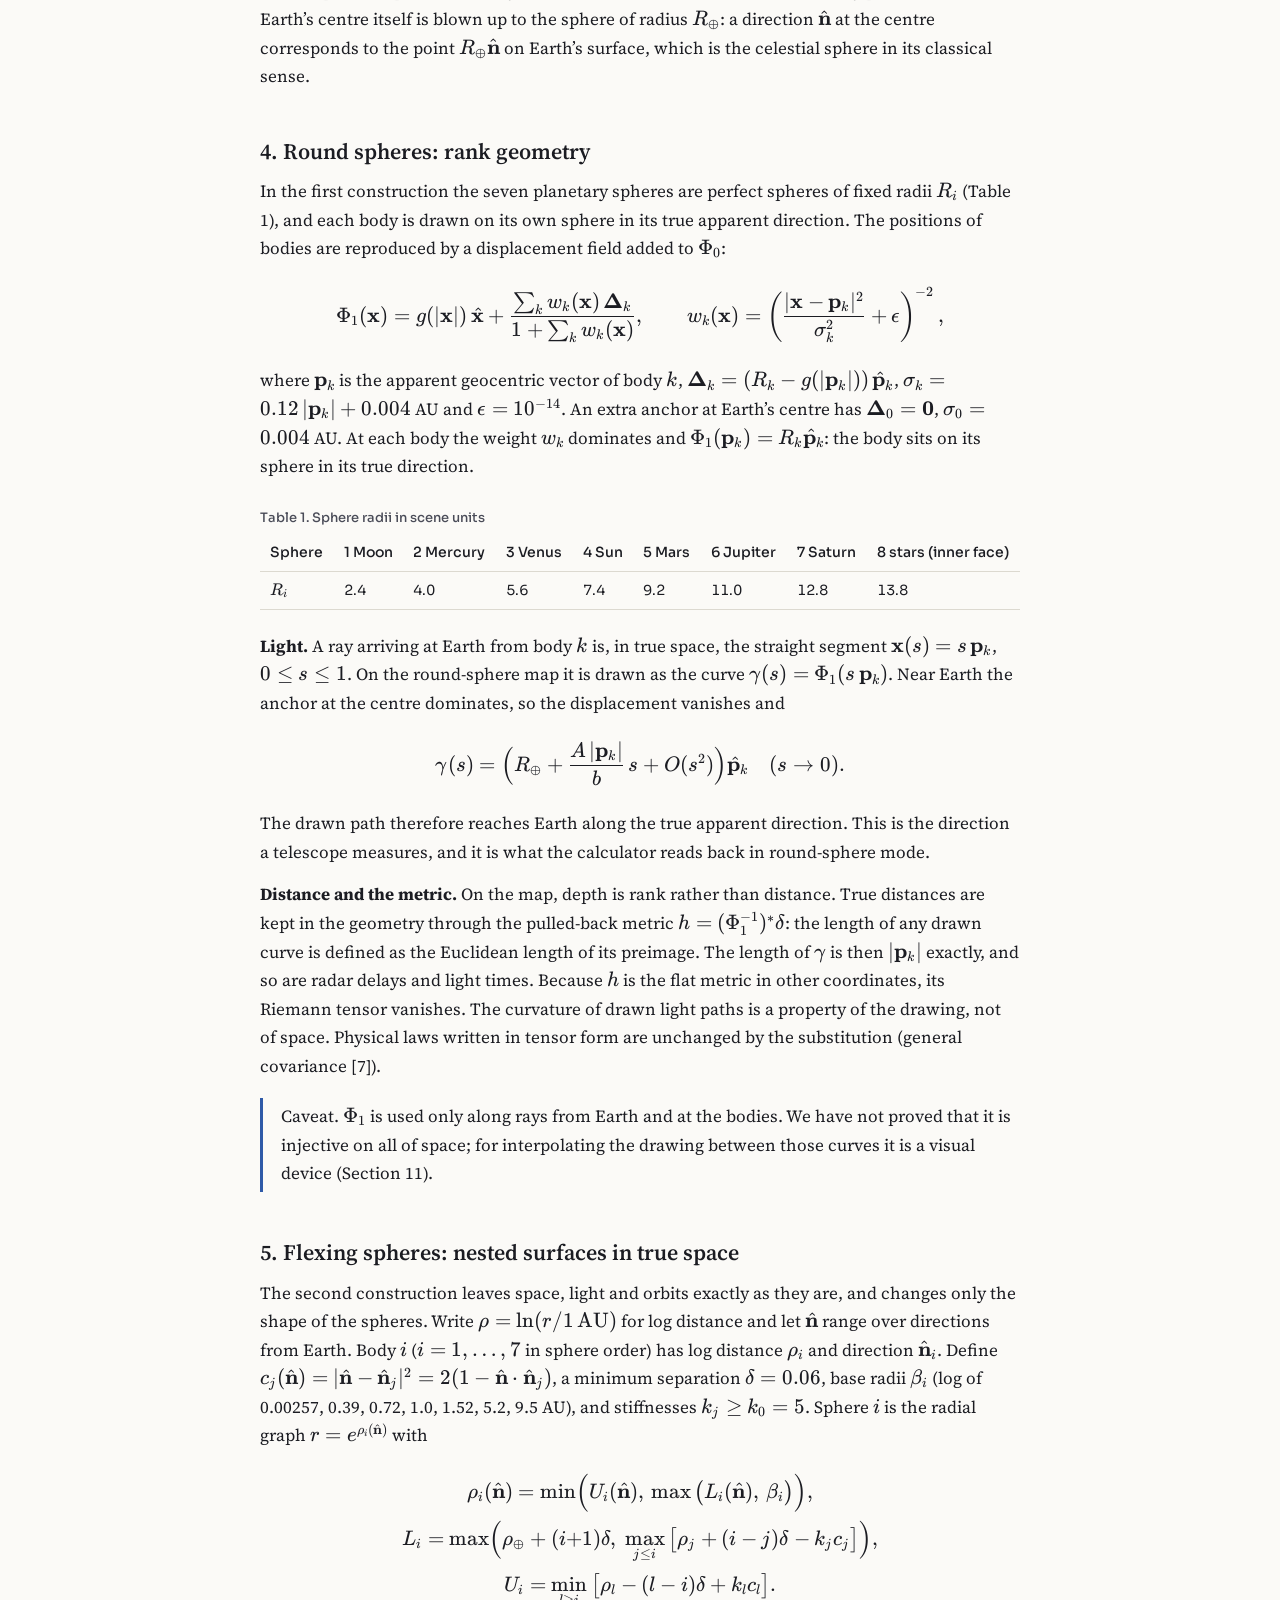
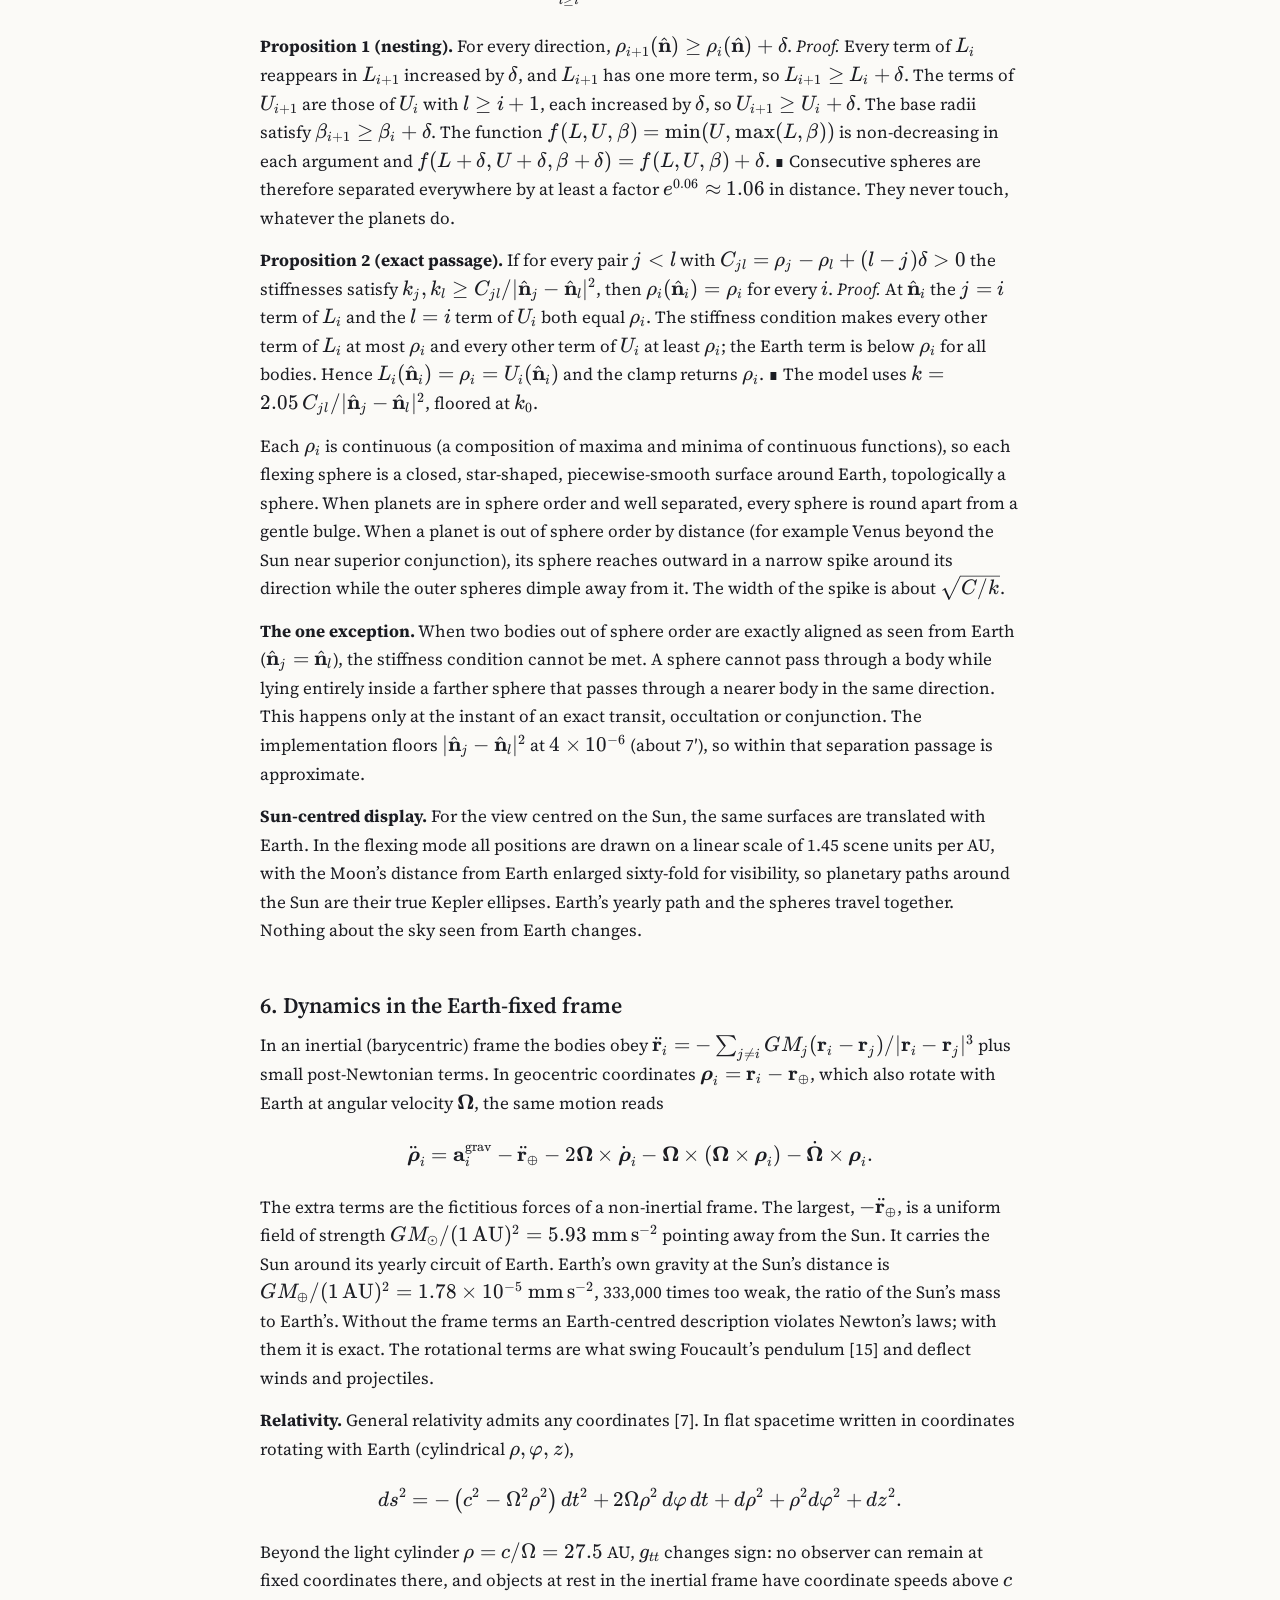
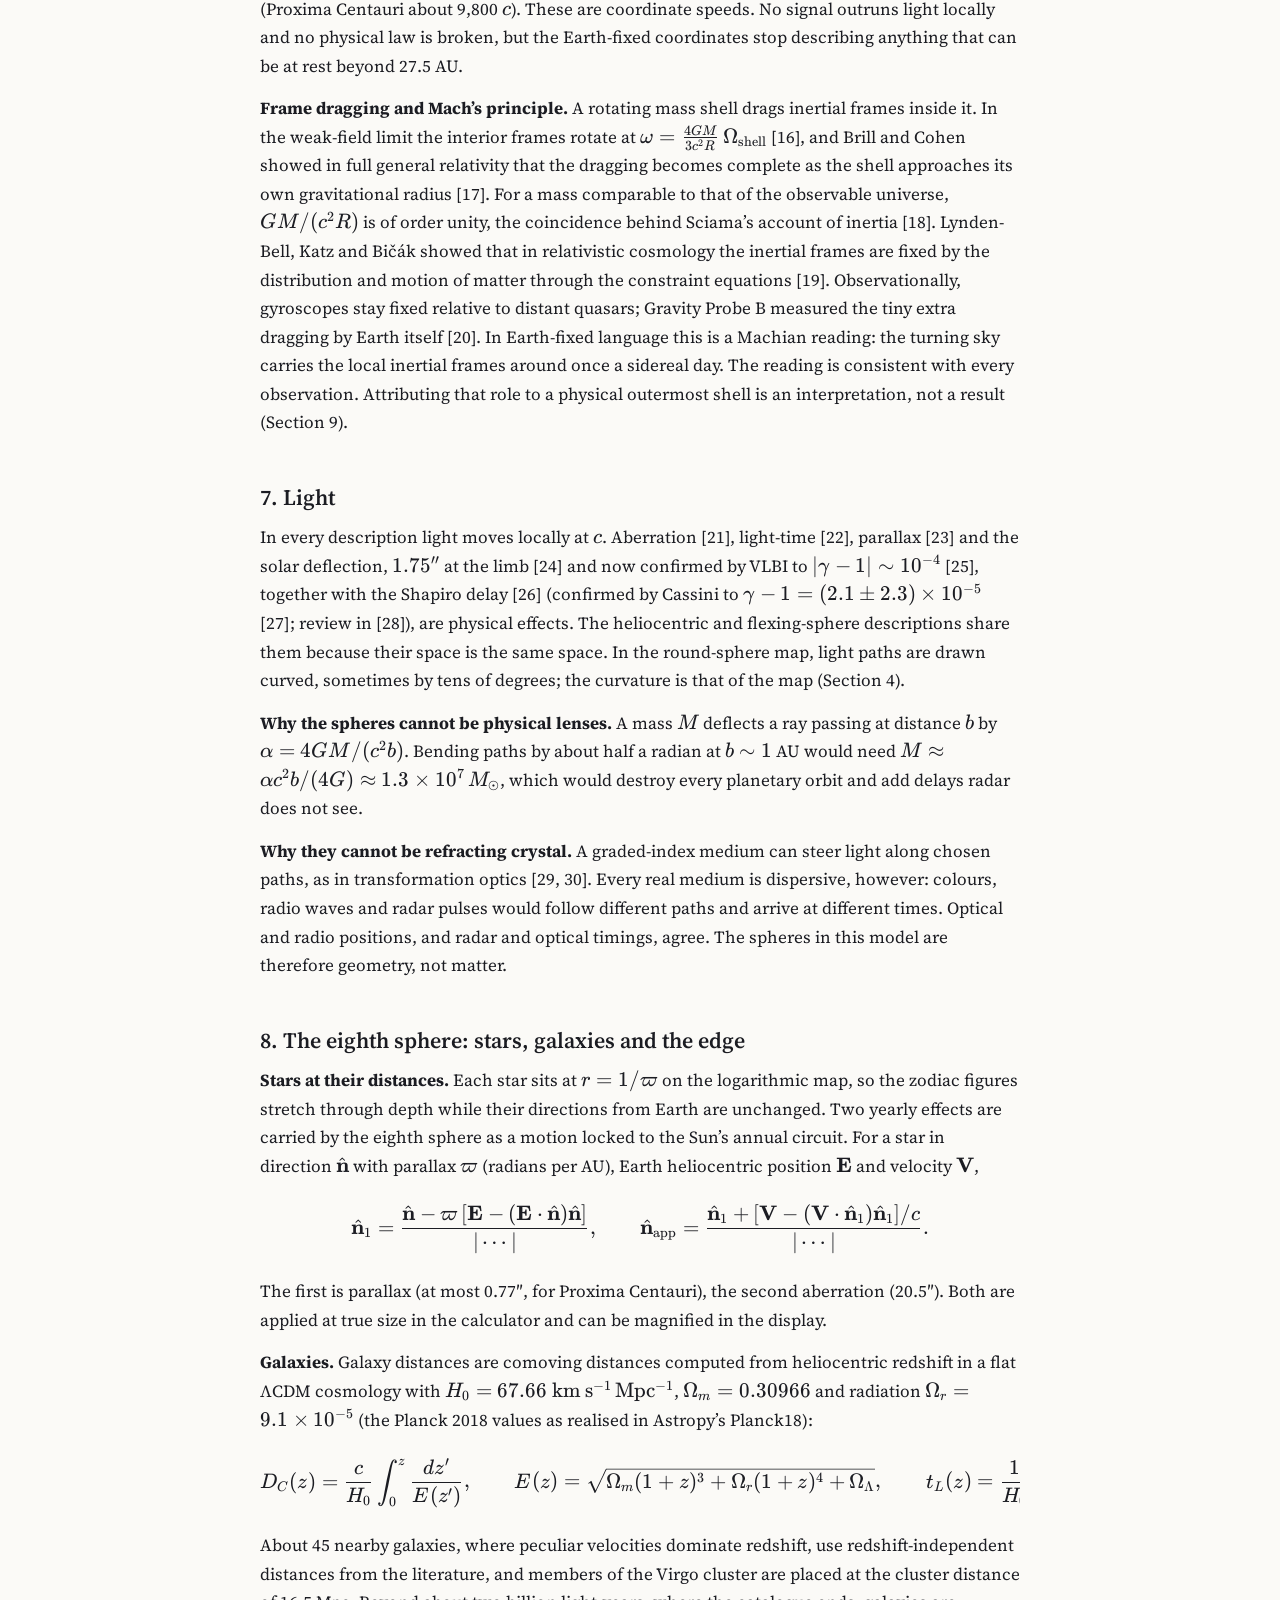
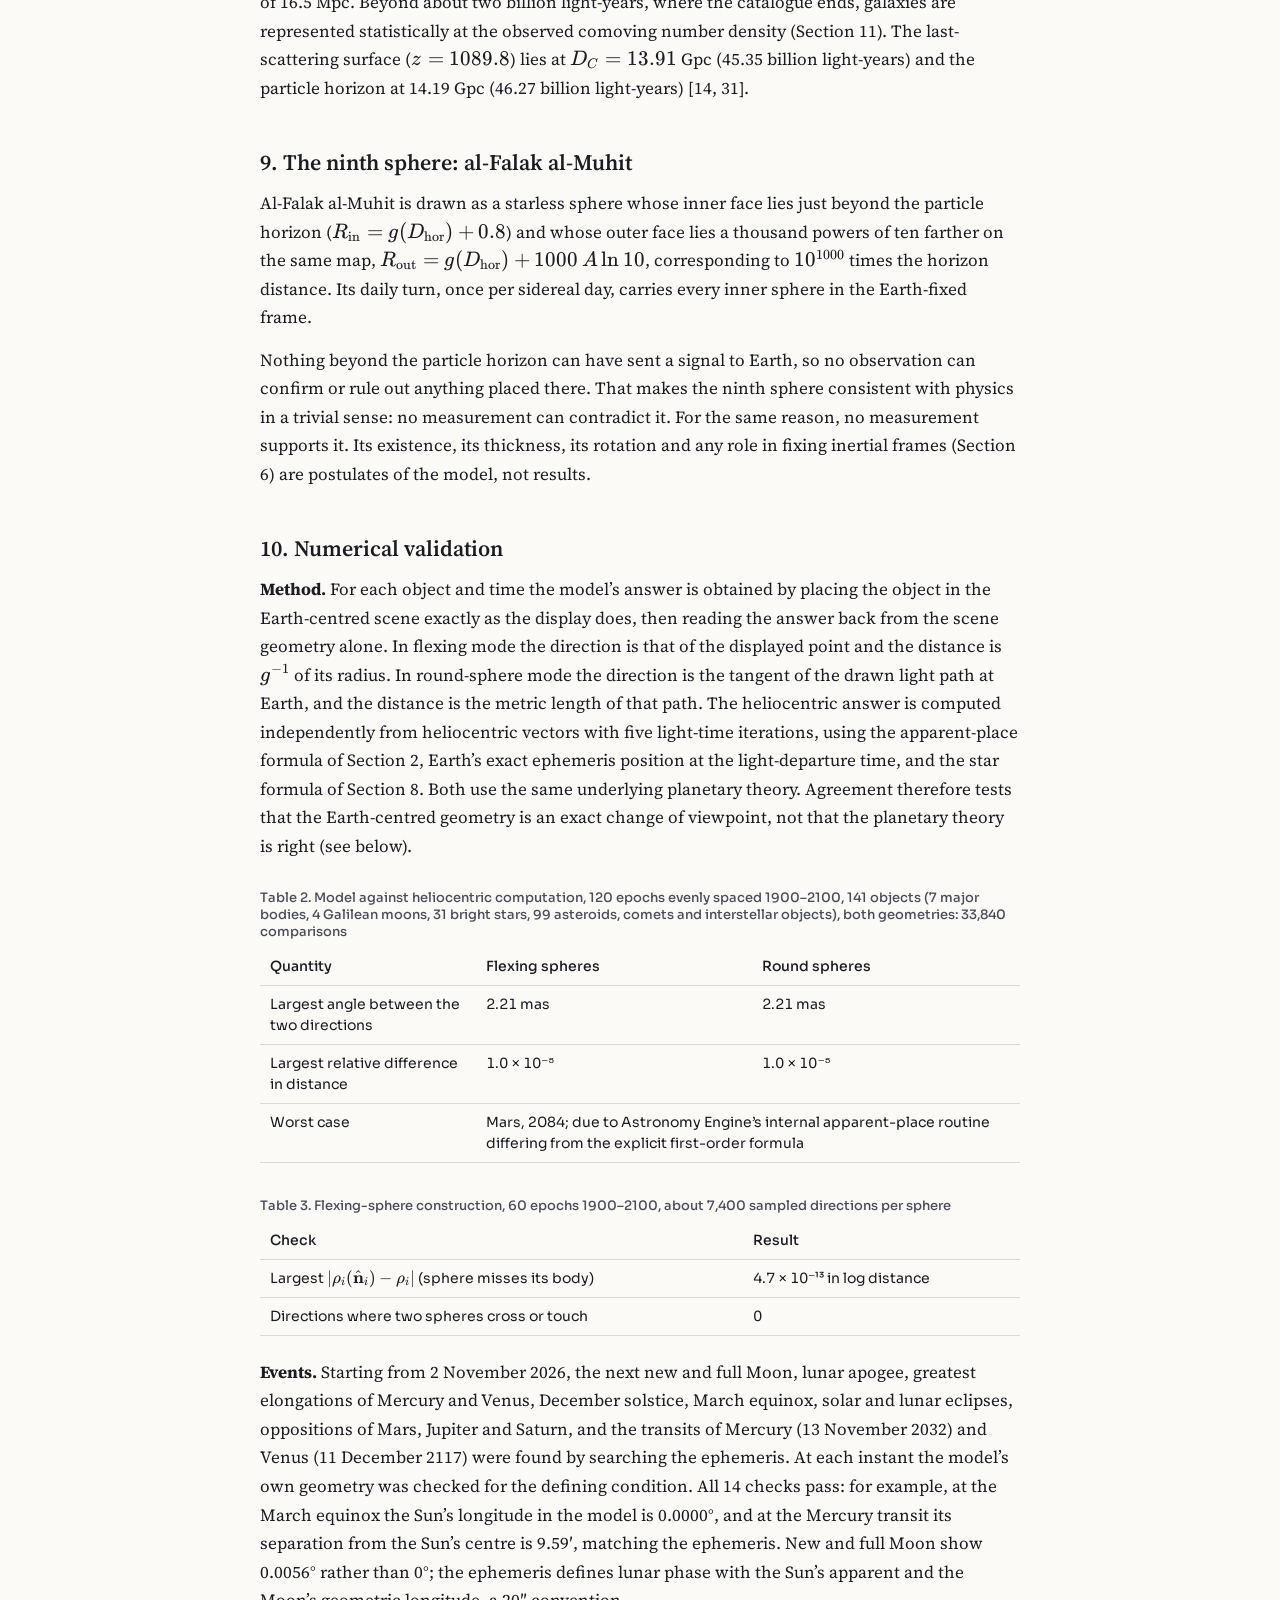
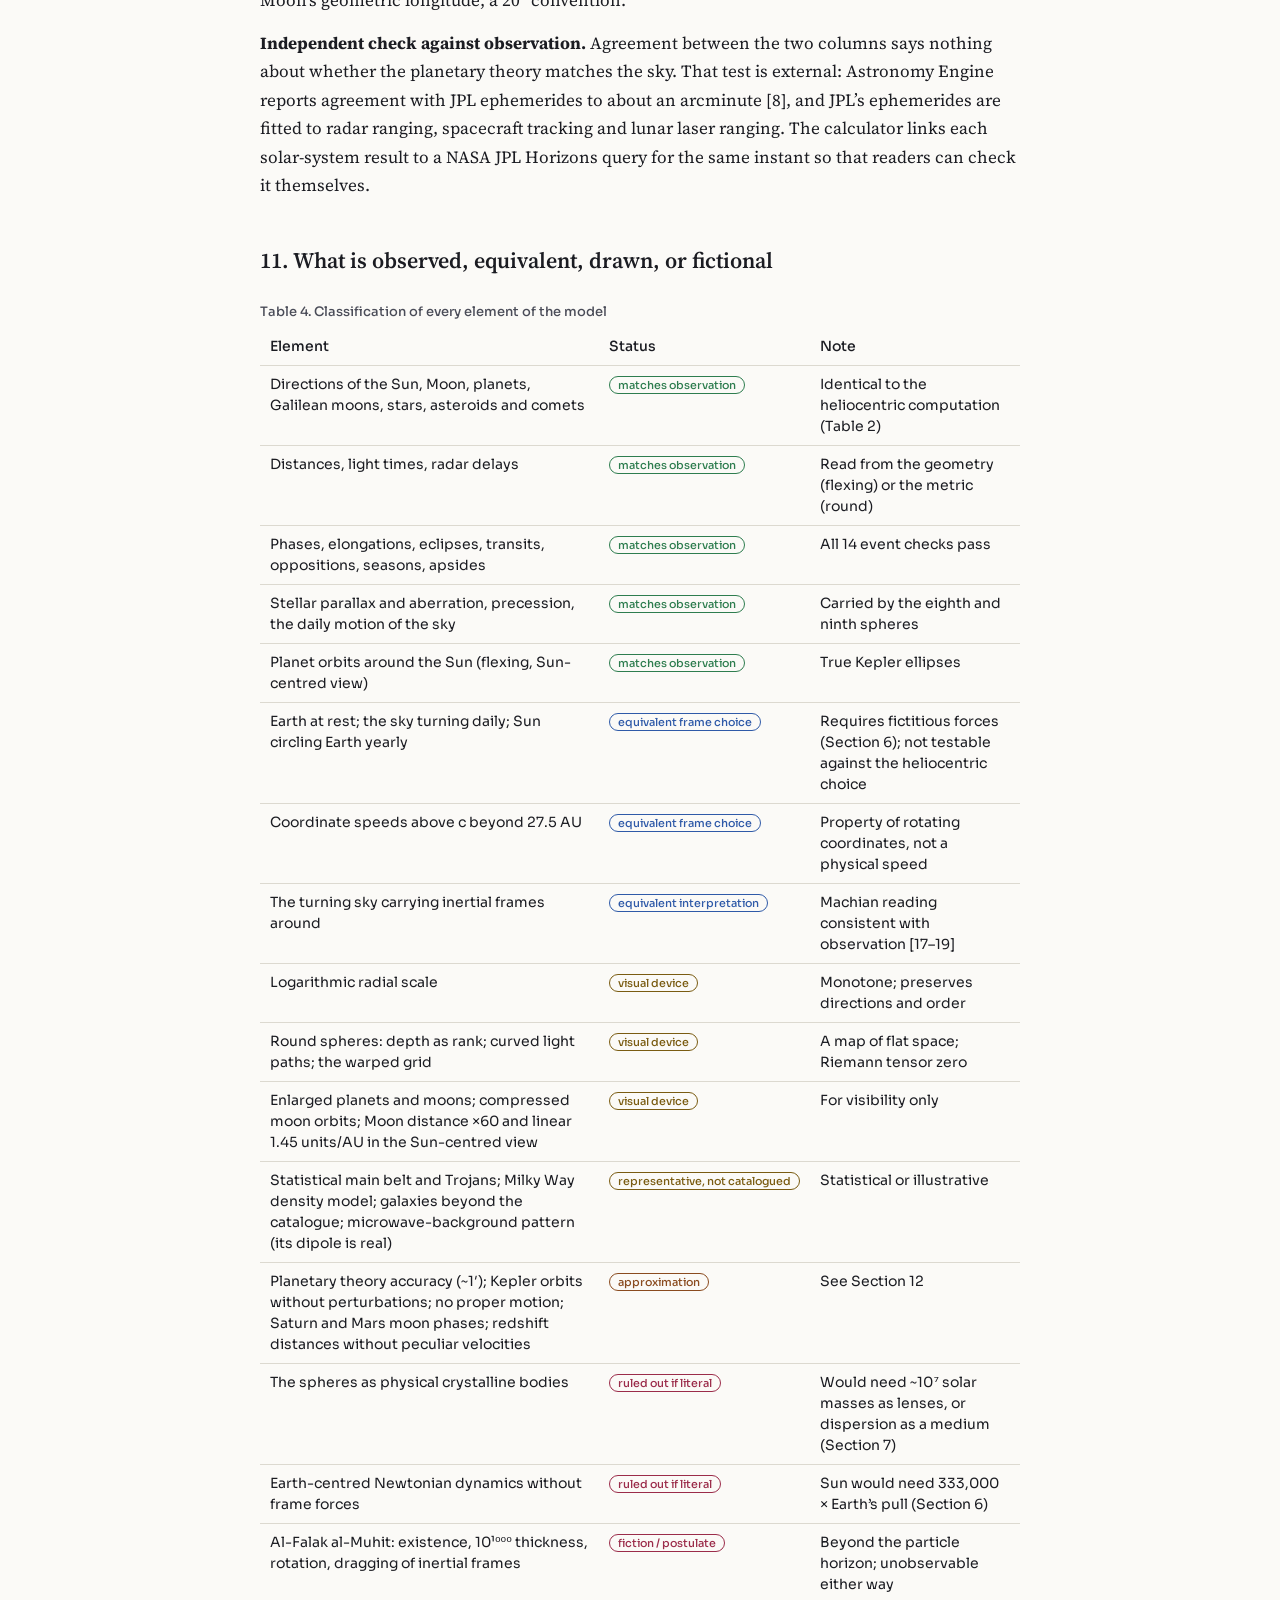
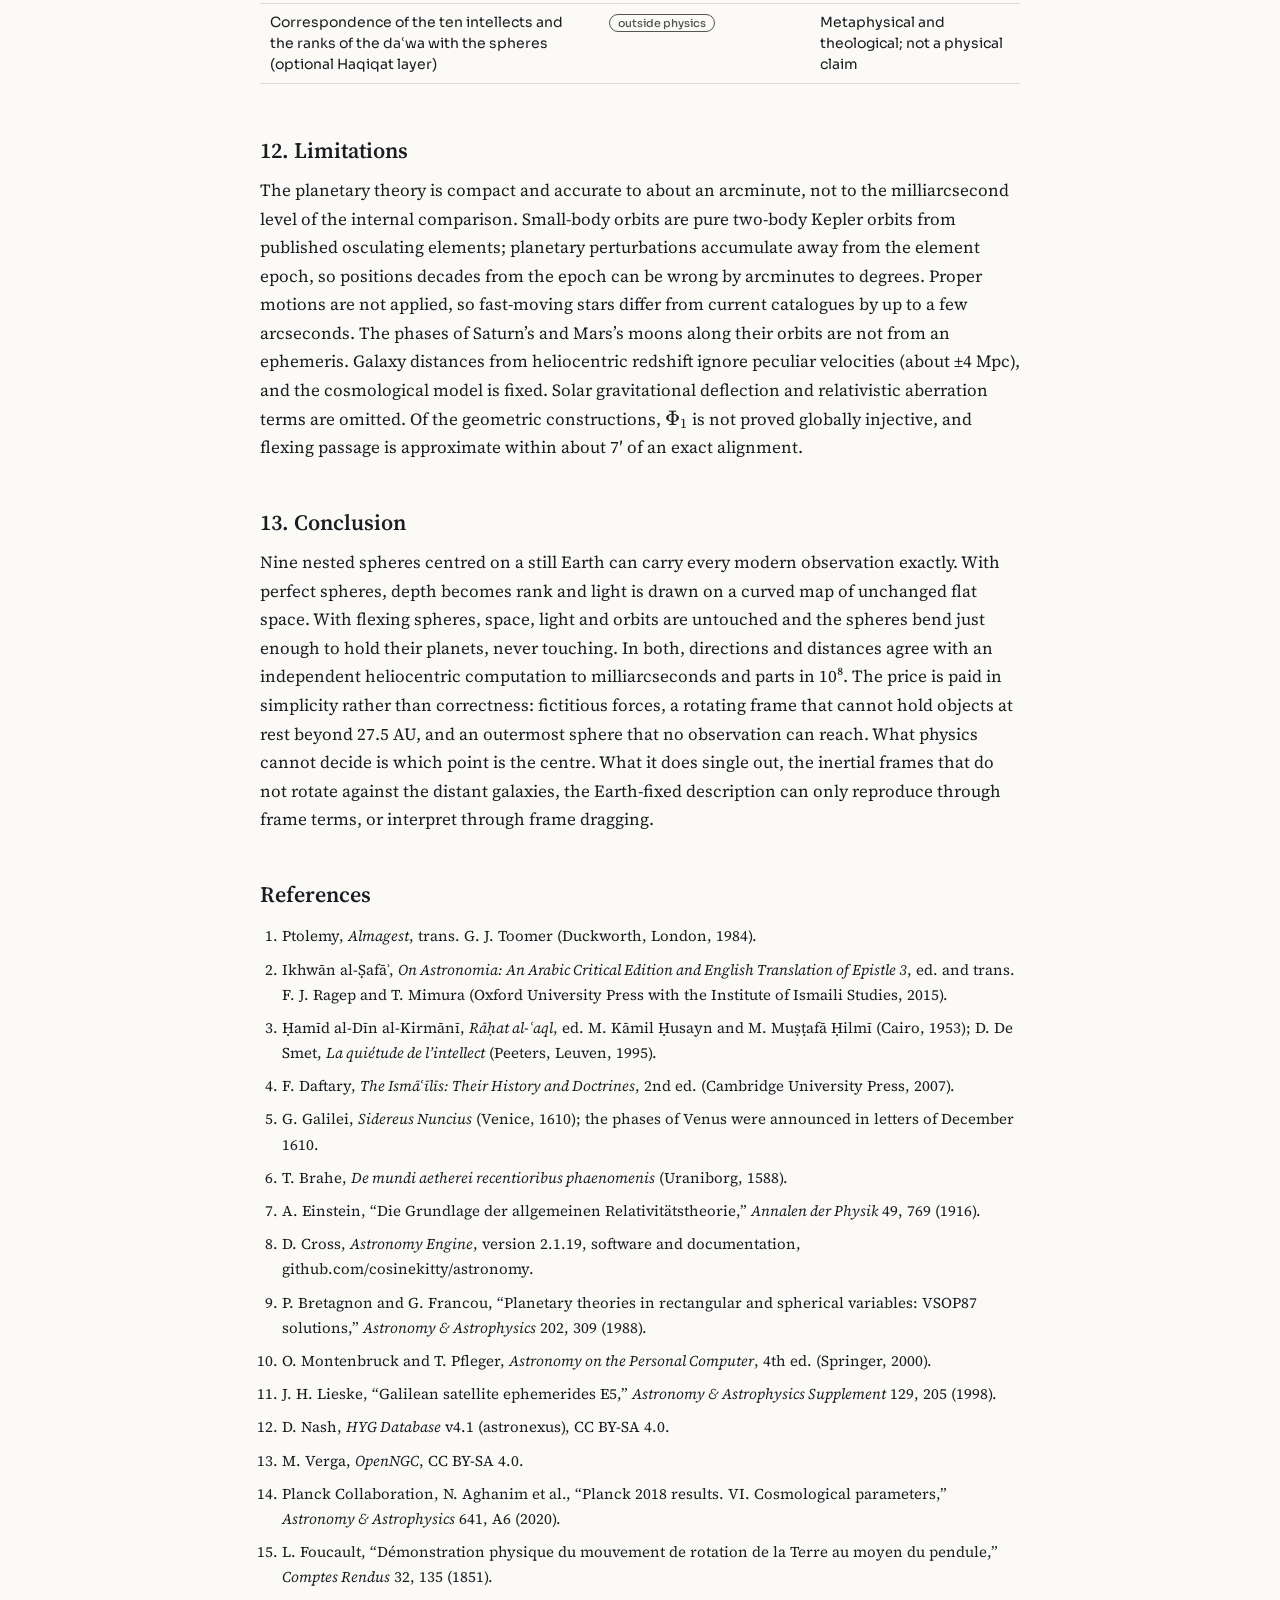
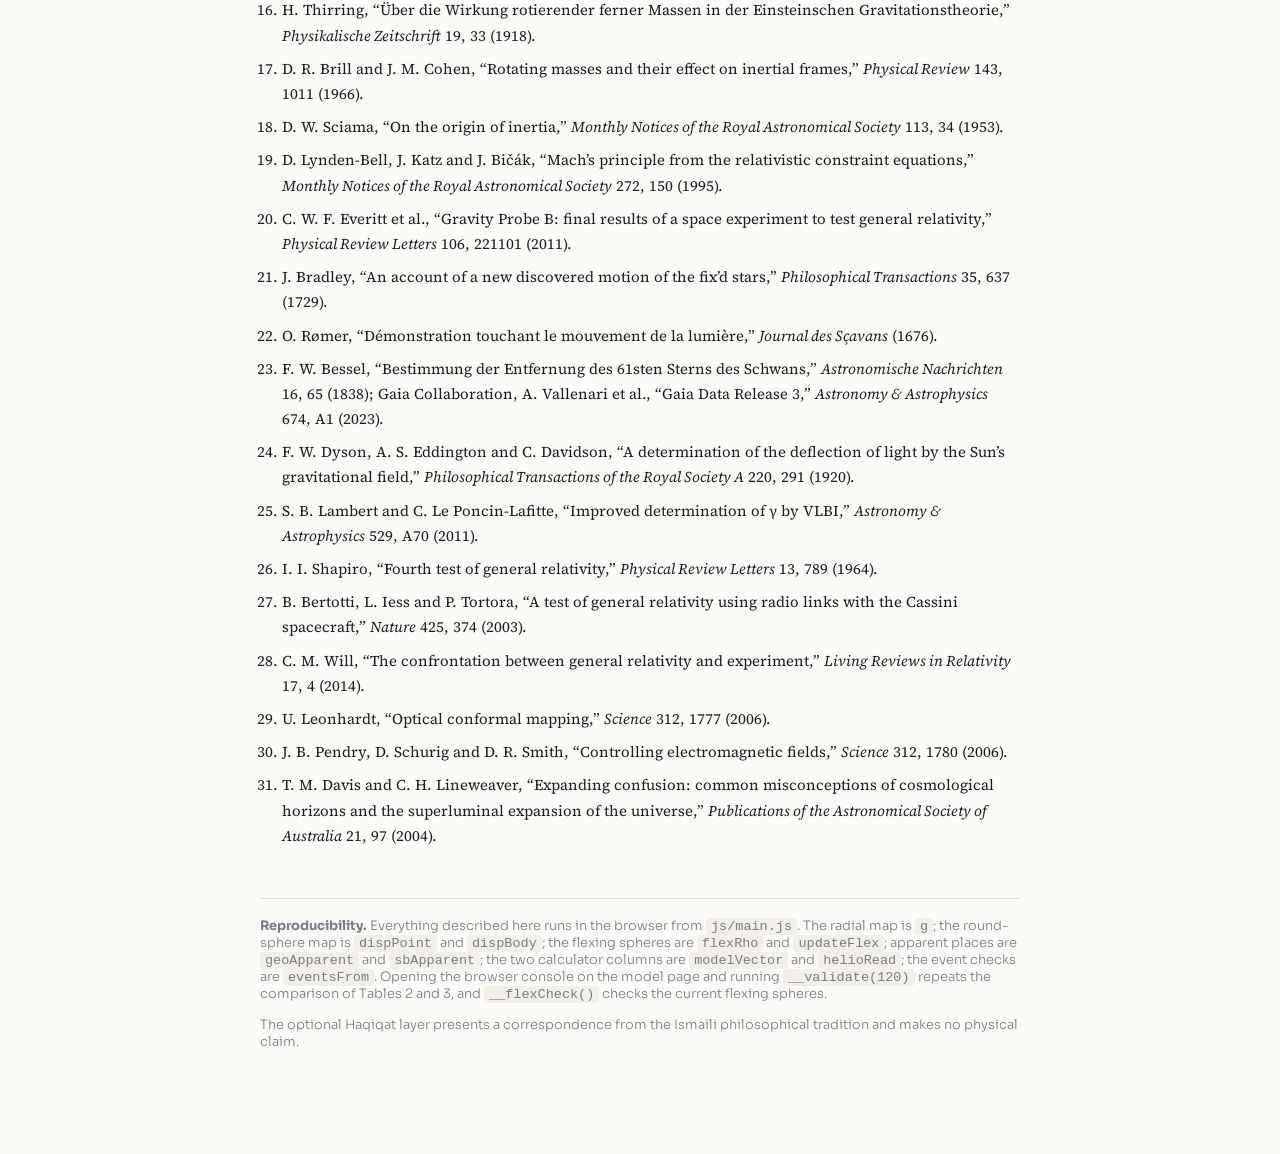
==== commit 6e5e068b: "Readable two-sided intro, smoother scrolling, physics statement, comparison sheet - Intro: text colu" ====
--- a/paper.html
+++ b/paper.html
@@ -137,7 +137,7 @@
 <p>The first is parallax (at most 0.77″, for Proxima Centauri), the second aberration (20.5″). Both are applied at true size in the calculator and can be magnified in the display.</p>
 <p><b>Galaxies.</b> Galaxy distances are comoving distances computed from heliocentric redshift in a flat ΛCDM cosmology with \(H_0=67.66\ \mathrm{km\,s^{-1}\,Mpc^{-1}}\), \(\Omega_m=0.30966\) and radiation \(\Omega_r=9.1\times10^{-5}\) (the Planck 2018 values as realised in Astropy’s Planck18):</p>
 <div class="eq">$$D_C(z)=\frac{c}{H_0}\int_0^z\frac{dz'}{E(z')},\qquad E(z)=\sqrt{\Omega_m(1+z)^3+\Omega_r(1+z)^4+\Omega_\Lambda},\qquad t_L(z)=\frac{1}{H_0}\int_0^z\frac{dz'}{(1+z')E(z')}.$$</div>
-<p>About 45 nearby galaxies, where peculiar velocities dominate redshift, use redshift-independent distances from the literature, and members of the Virgo cluster are placed at the cluster distance of 16.5 Mpc. Beyond about two billion light-years, where the catalogue ends, galaxies are represented statistically at the observed comoving number density (Section 11). The last-scattering surface (\(z=1089.8\)) lies at \(D_C=13.91\) Gpc (45.35 billion light-years) and the particle horizon at 14.19 Gpc (46.27 billion light-years) [14, 31]. Light from near the horizon set out 13.8 billion years ago.</p>
+<p>About 45 nearby galaxies, where peculiar velocities dominate redshift, use redshift-independent distances from the literature, and members of the Virgo cluster are placed at the cluster distance of 16.5 Mpc. Beyond about two billion light-years, where the catalogue ends, galaxies are represented statistically at the observed comoving number density (Section 11). The last-scattering surface (\(z=1089.8\)) lies at \(D_C=13.91\) Gpc (45.35 billion light-years) and the particle horizon at 14.19 Gpc (46.27 billion light-years) [14, 31].</p>
 
 <h2 id="s9">9. The ninth sphere: al-Falak al-Muhit</h2>
 <p>Al-Falak al-Muhit is drawn as a starless sphere whose inner face lies just beyond the particle horizon (\(R_{\rm in}=g(D_{\rm hor})+0.8\)) and whose outer face lies a thousand powers of ten farther on the same map, \(R_{\rm out}=g(D_{\rm hor})+1000\,A\ln10\), corresponding to \(10^{1000}\) times the horizon distance. Its daily turn, once per sidereal day, carries every inner sphere in the Earth-fixed frame.</p>
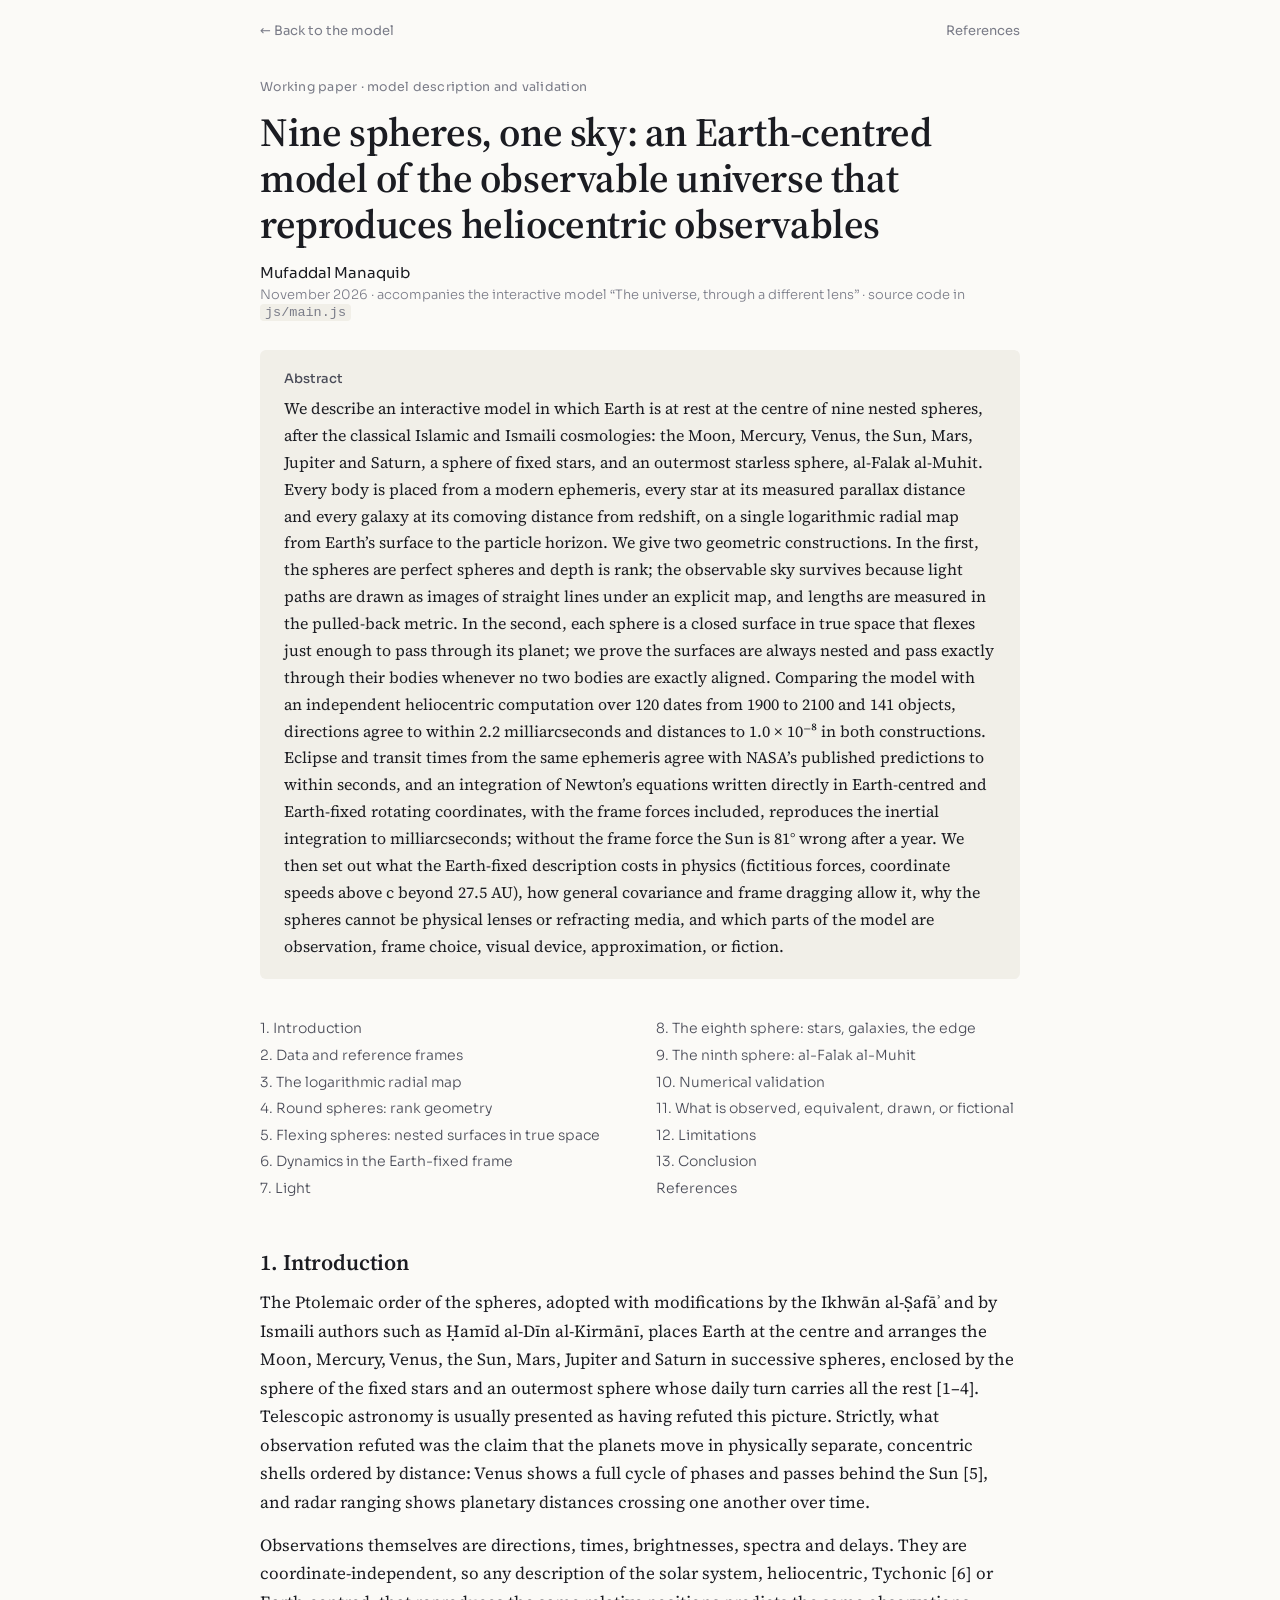
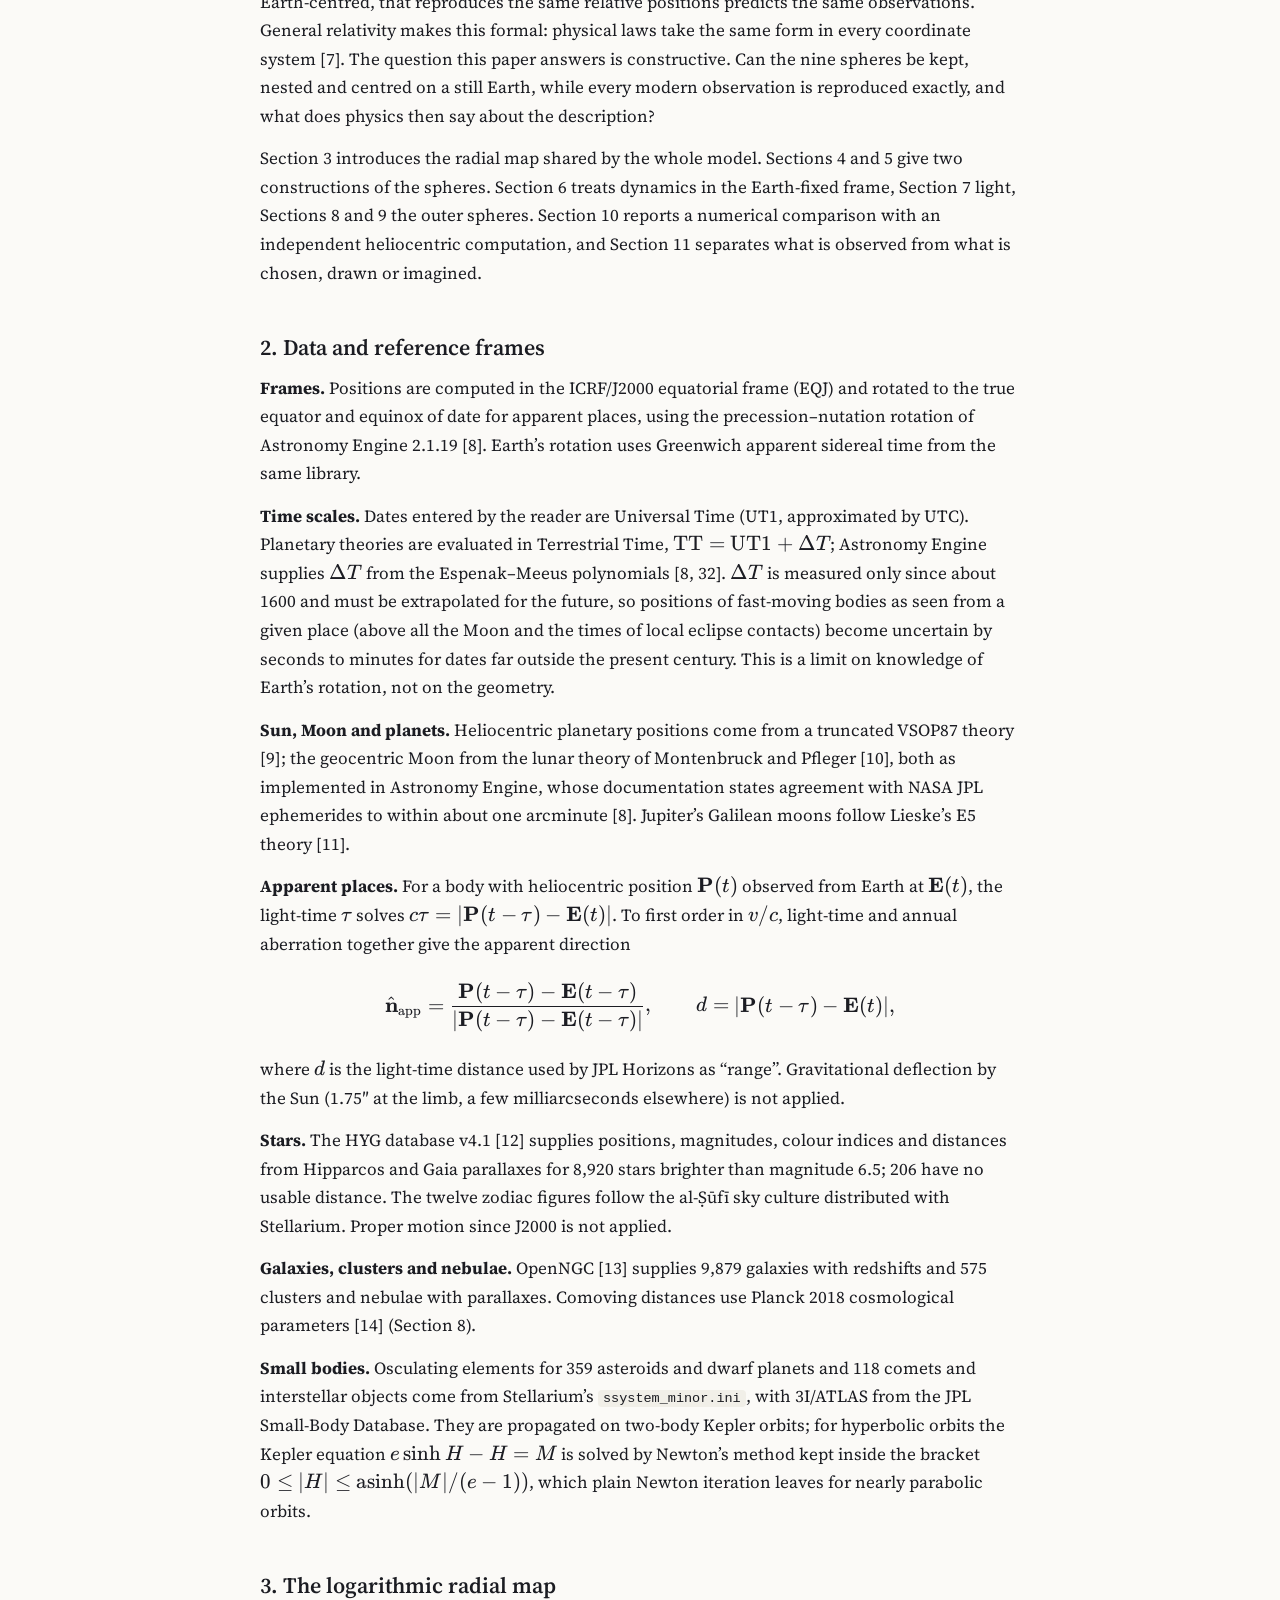
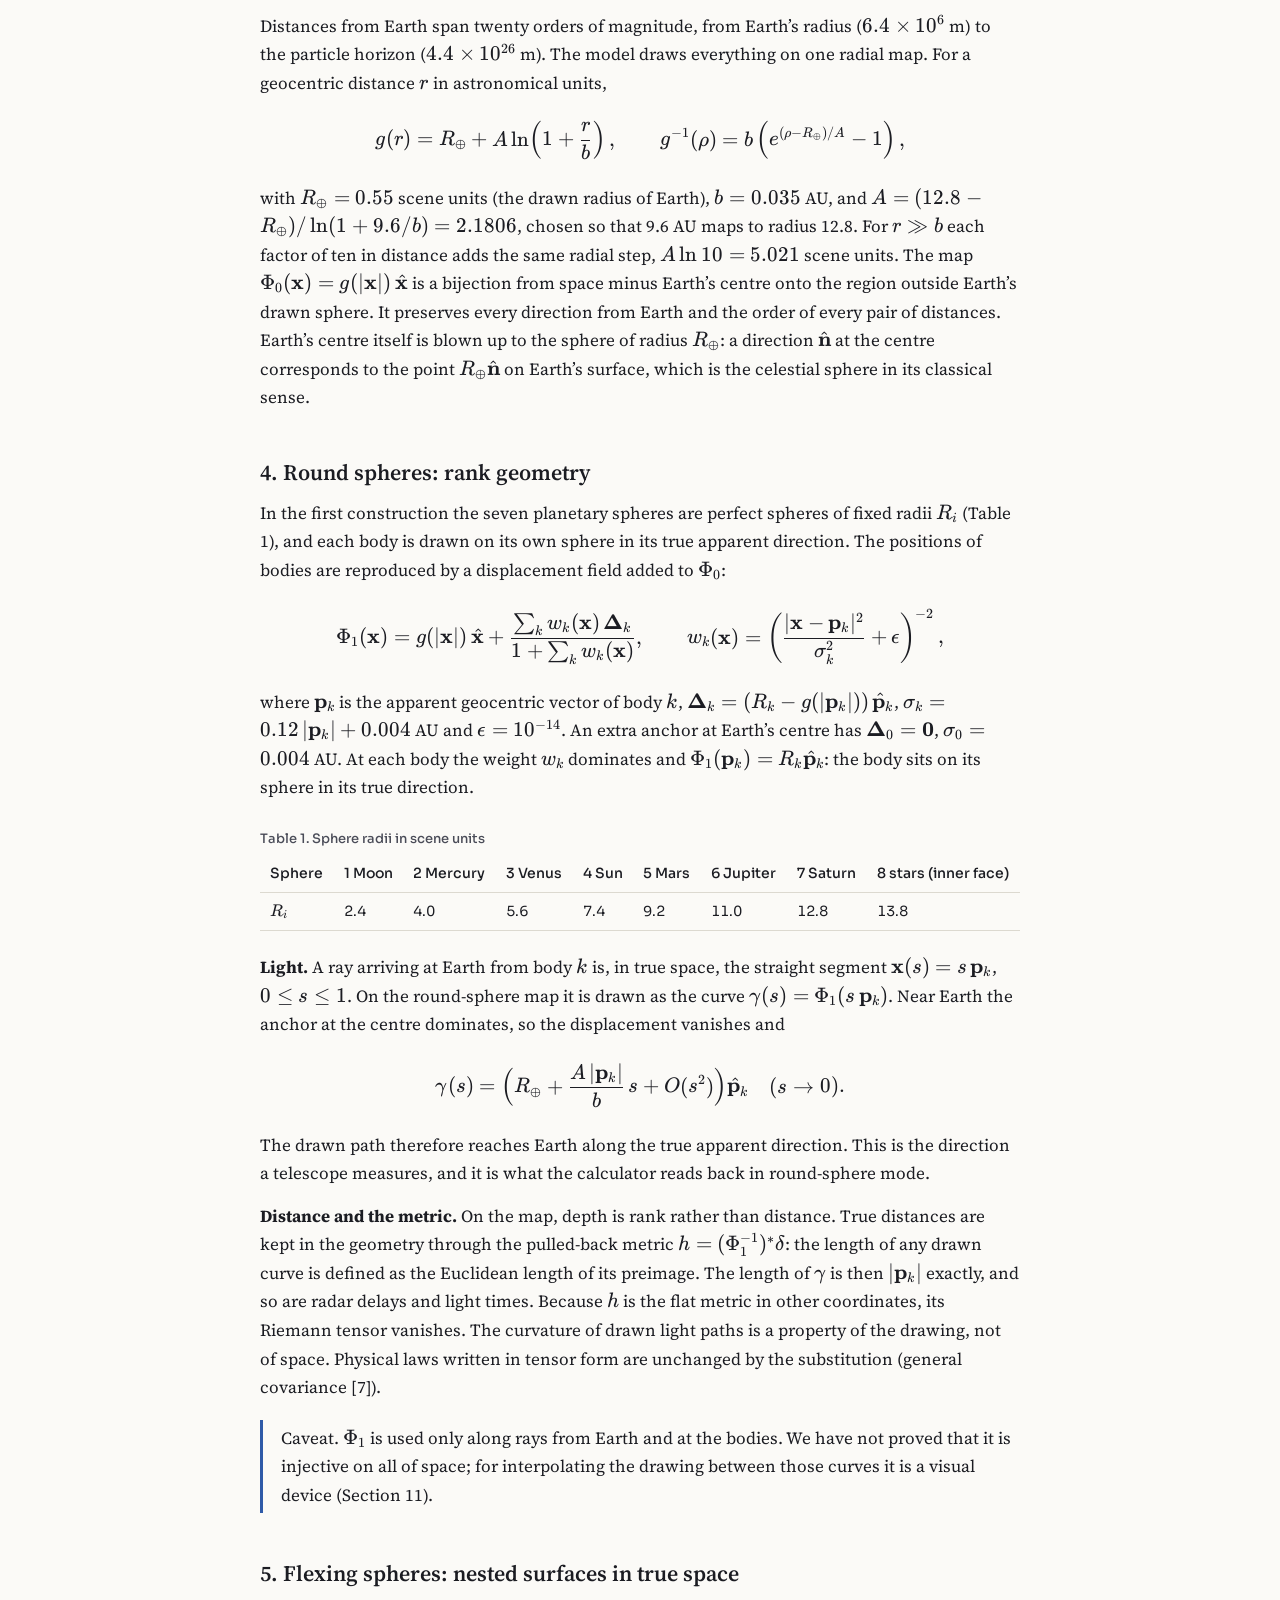
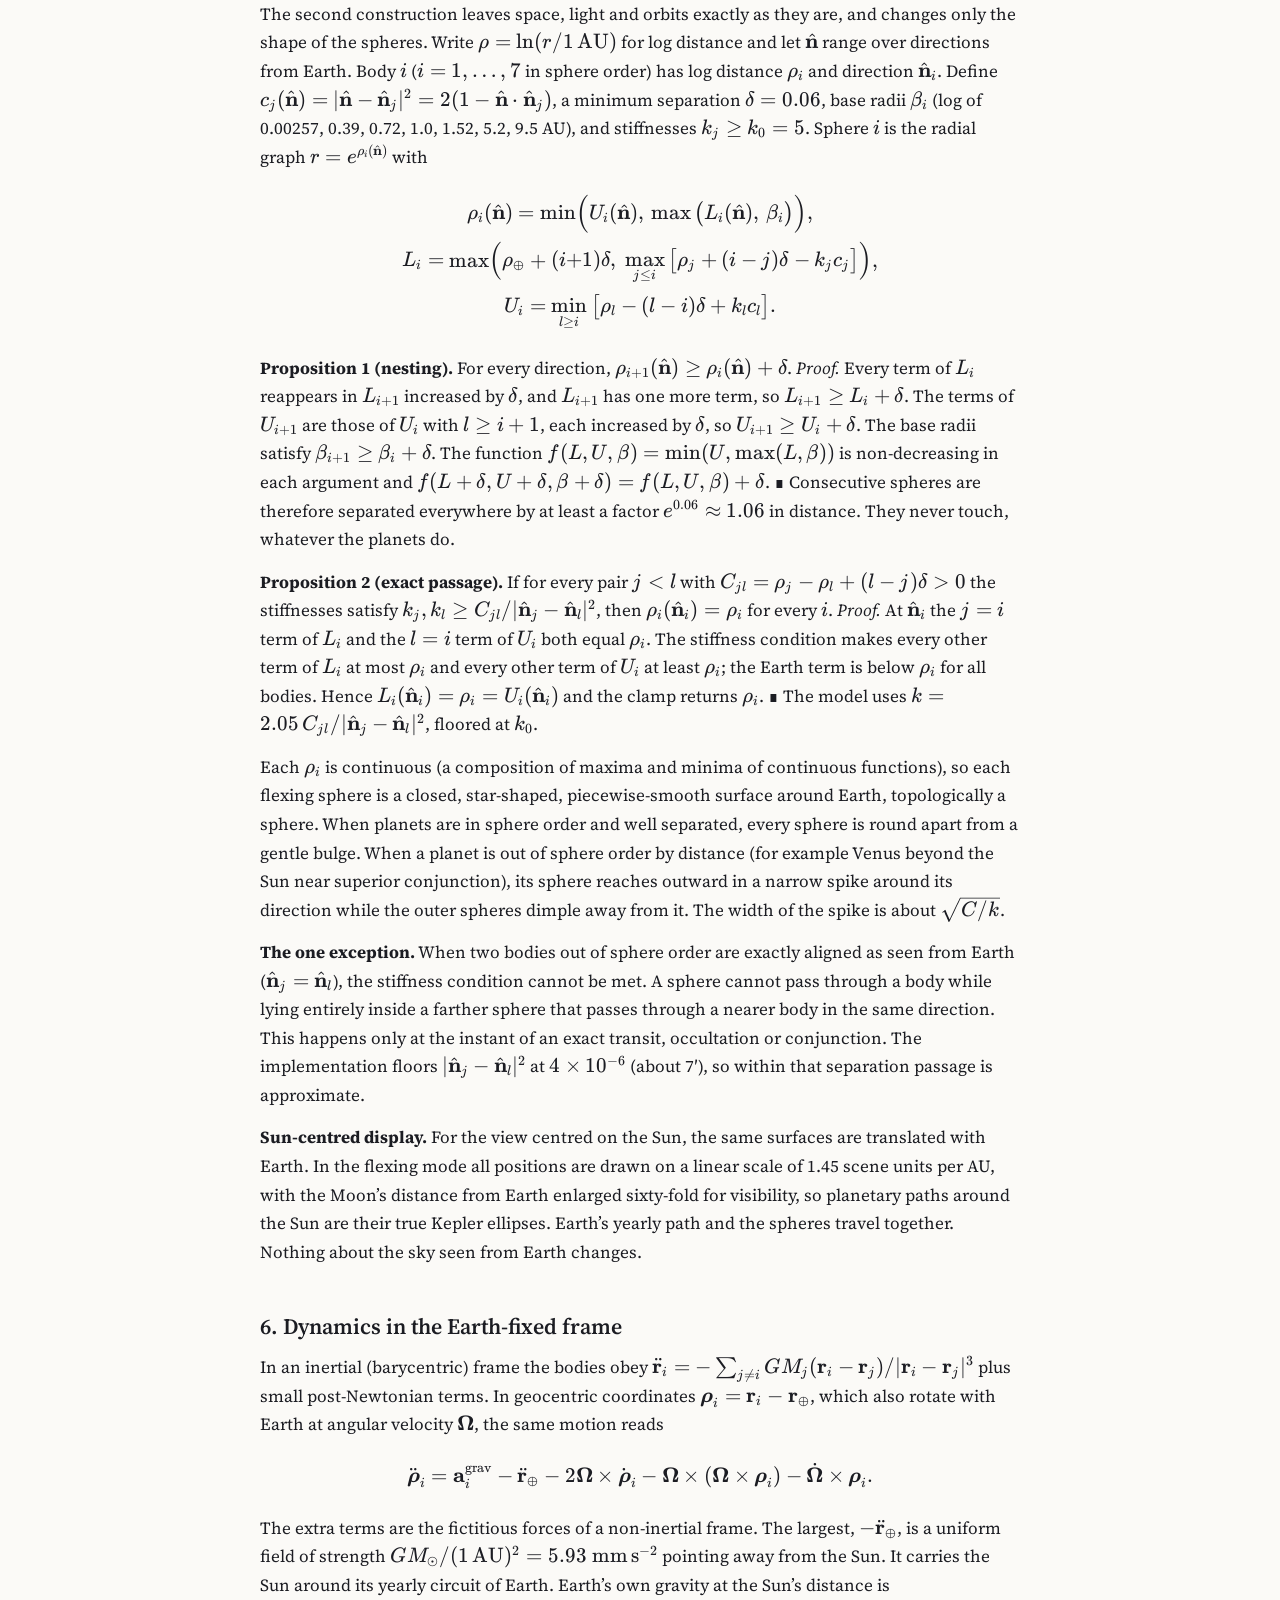
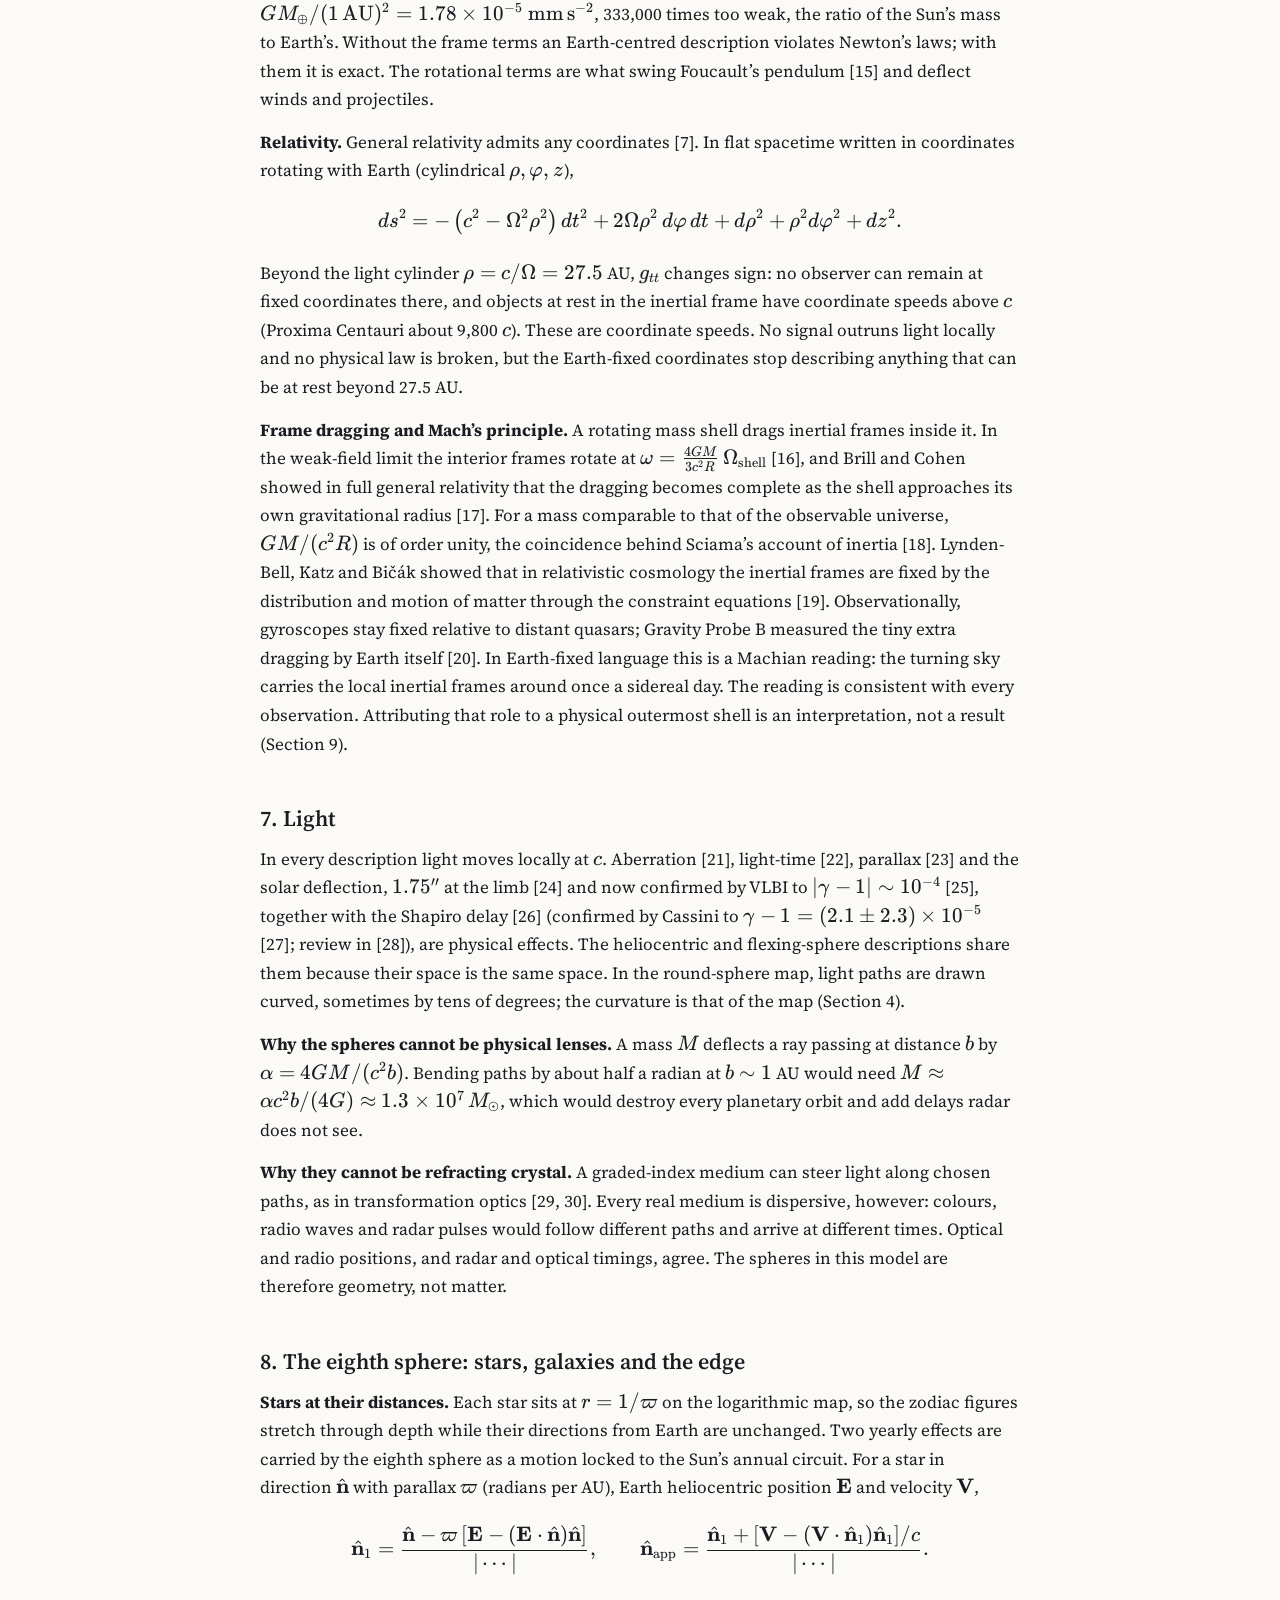
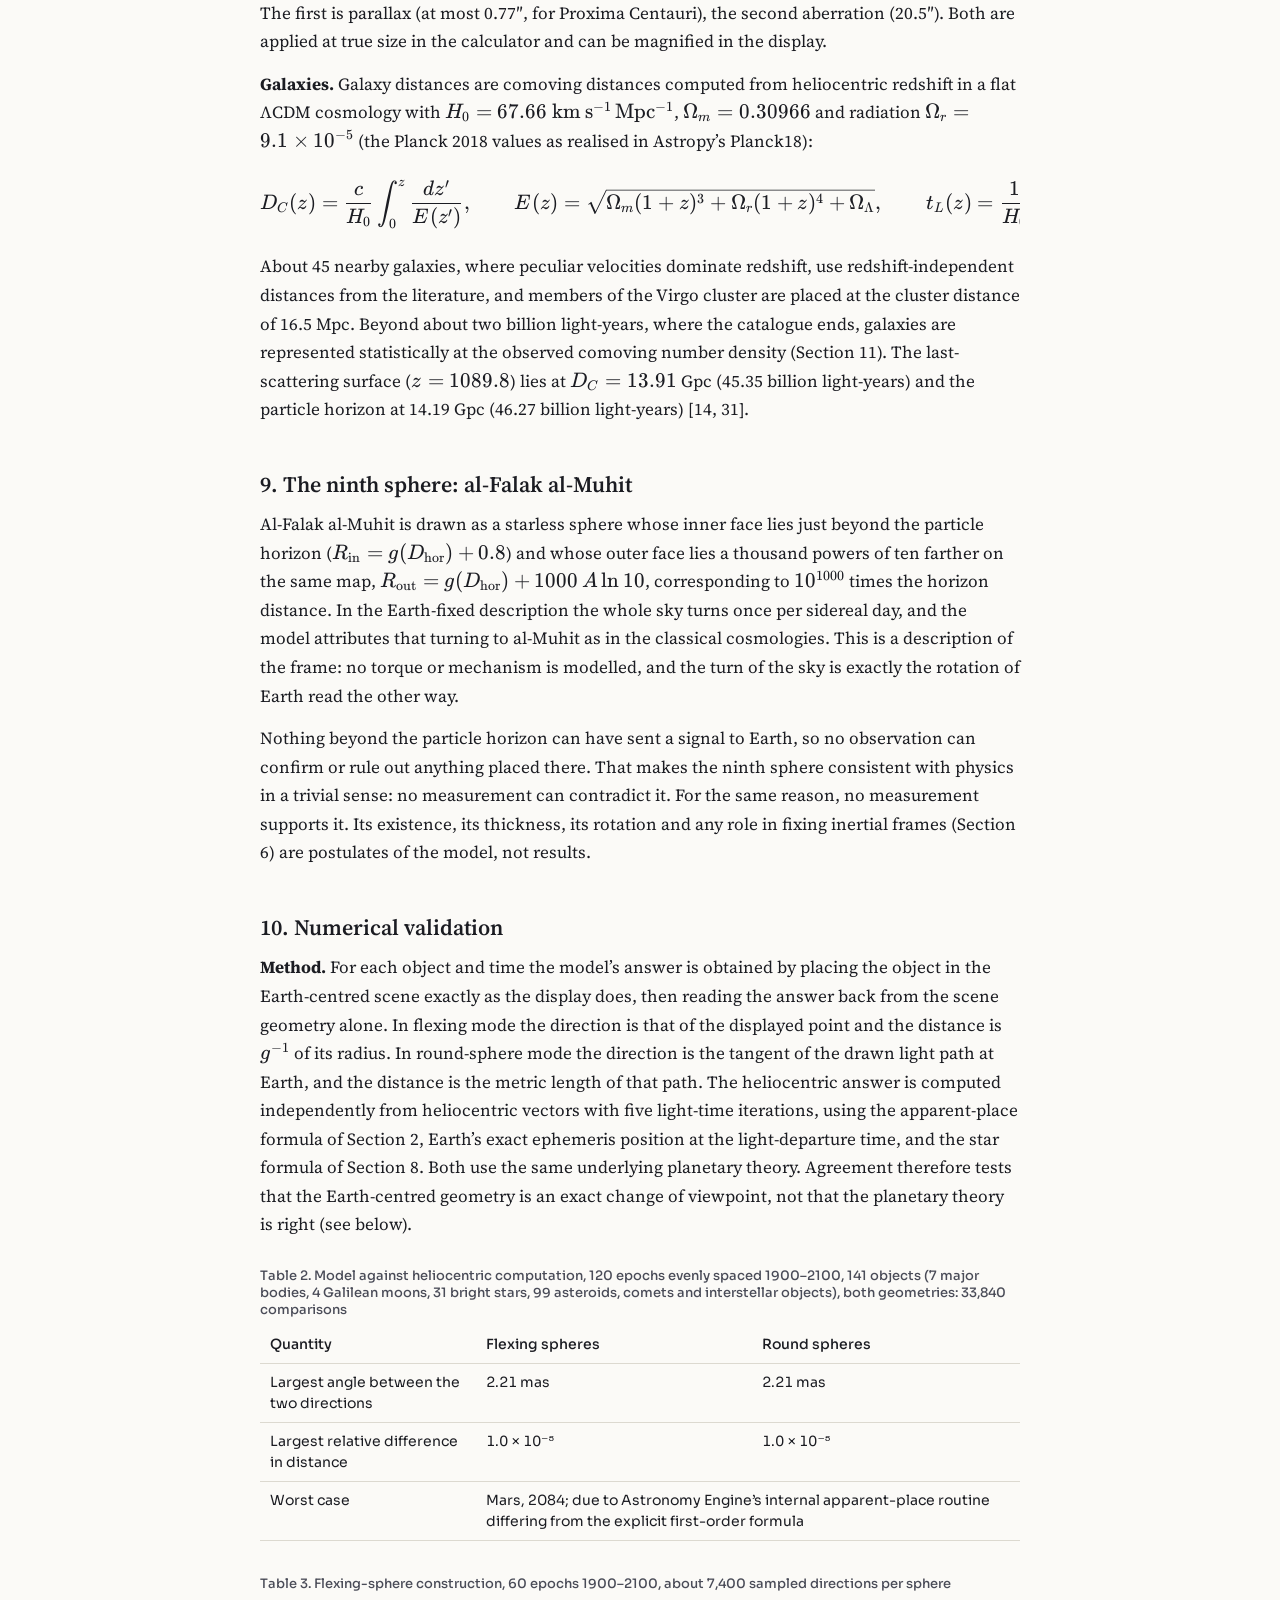
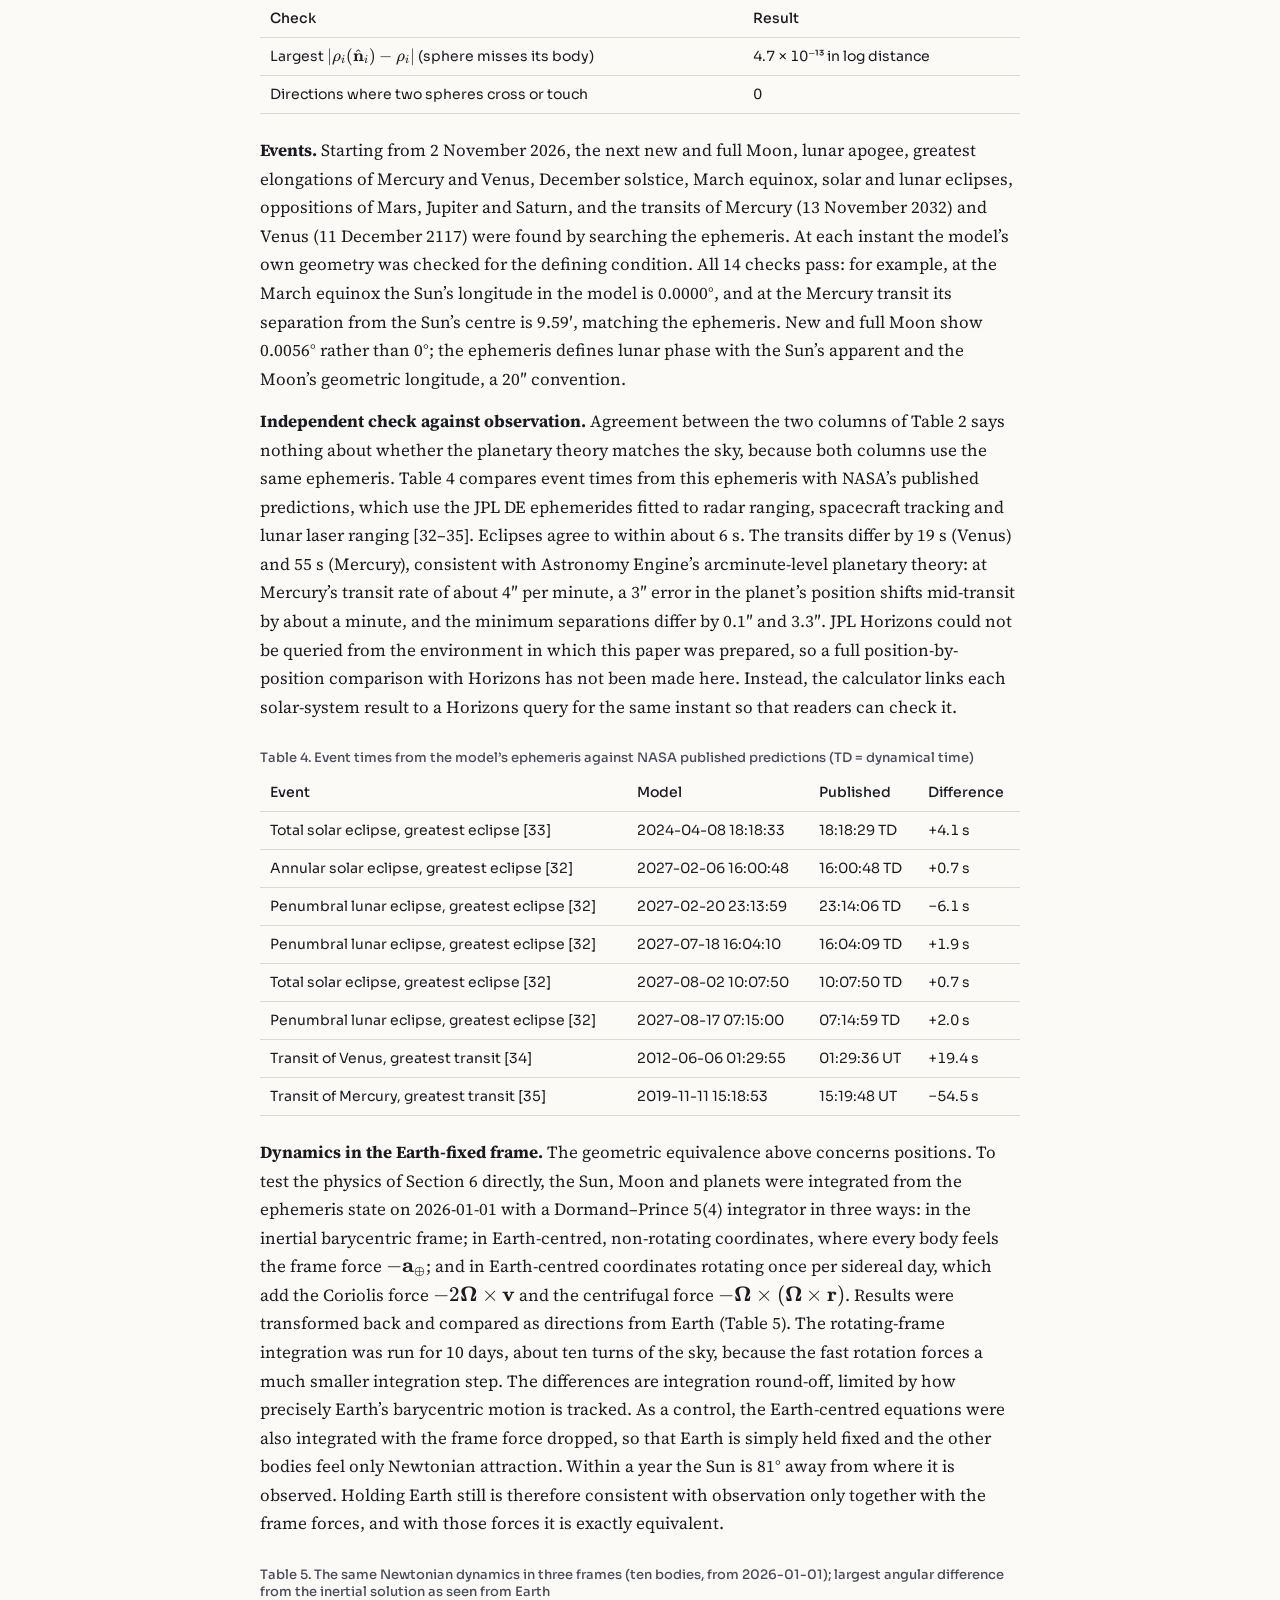
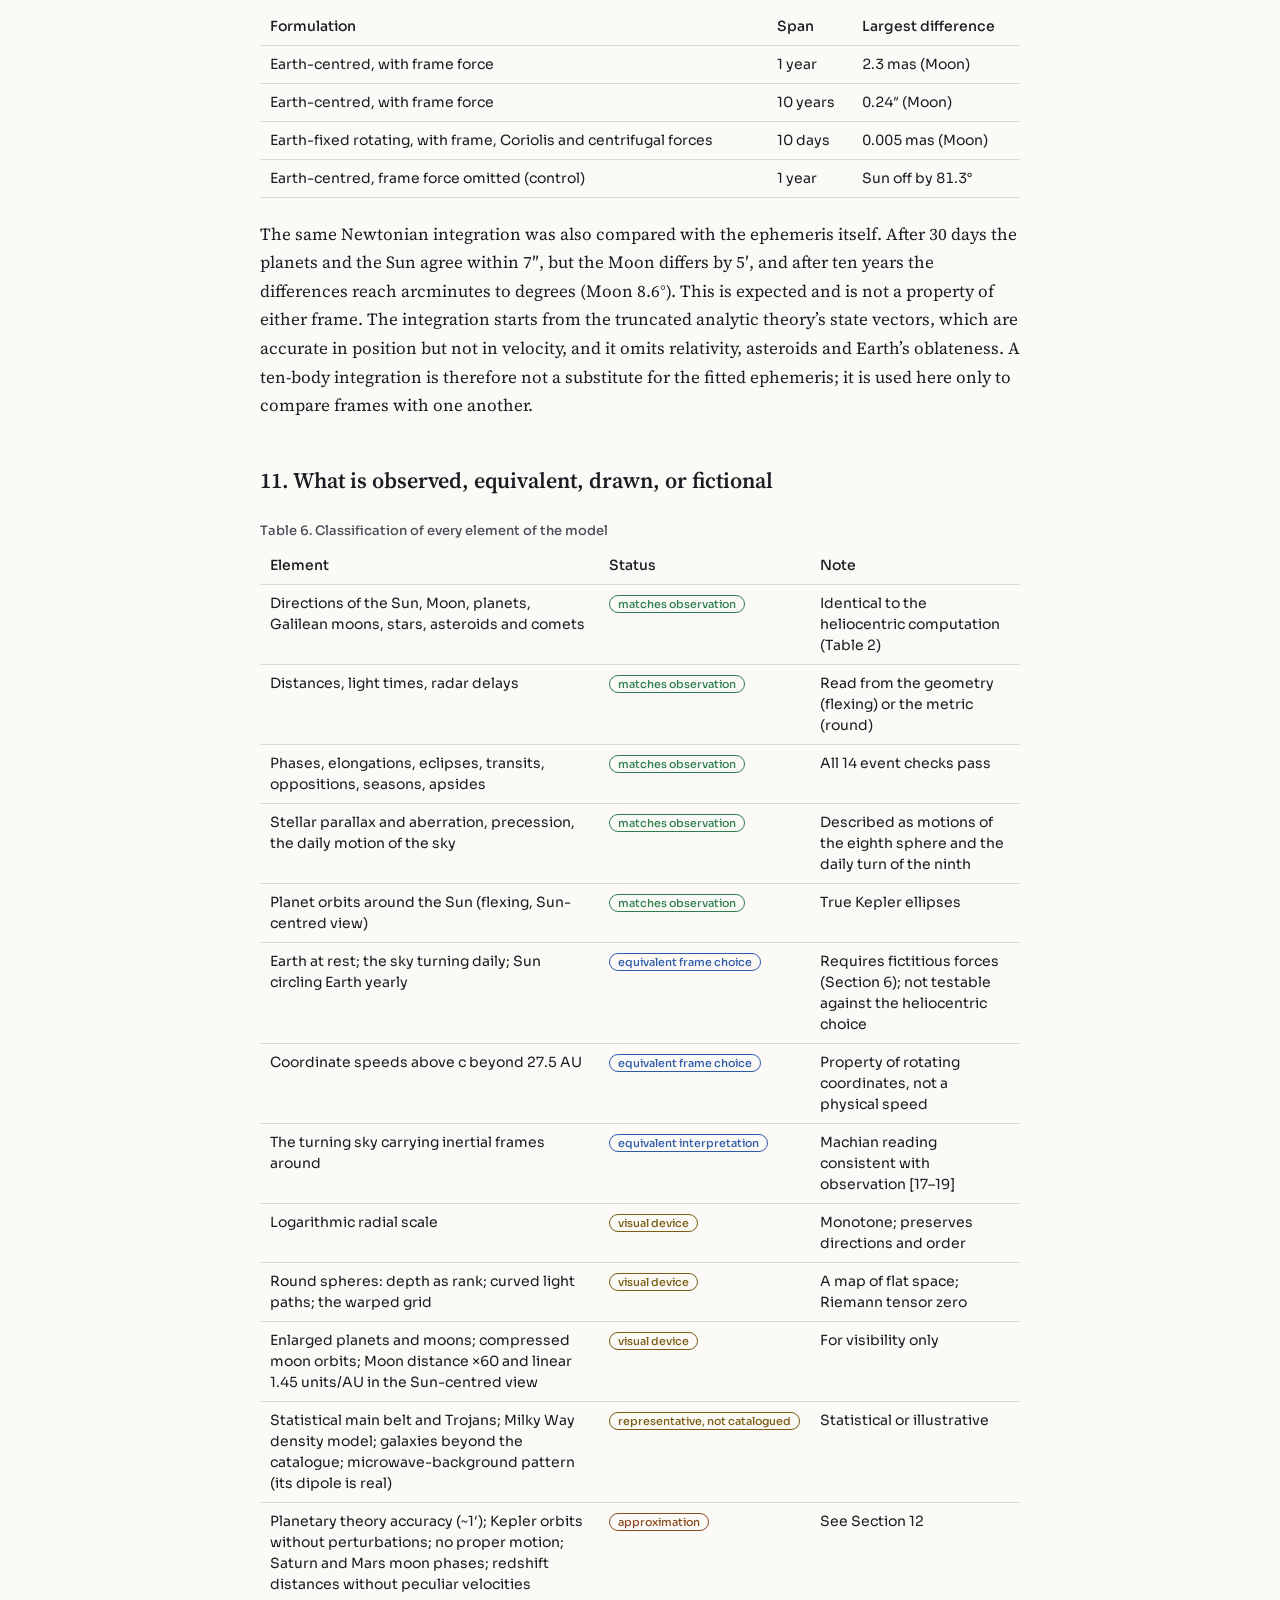
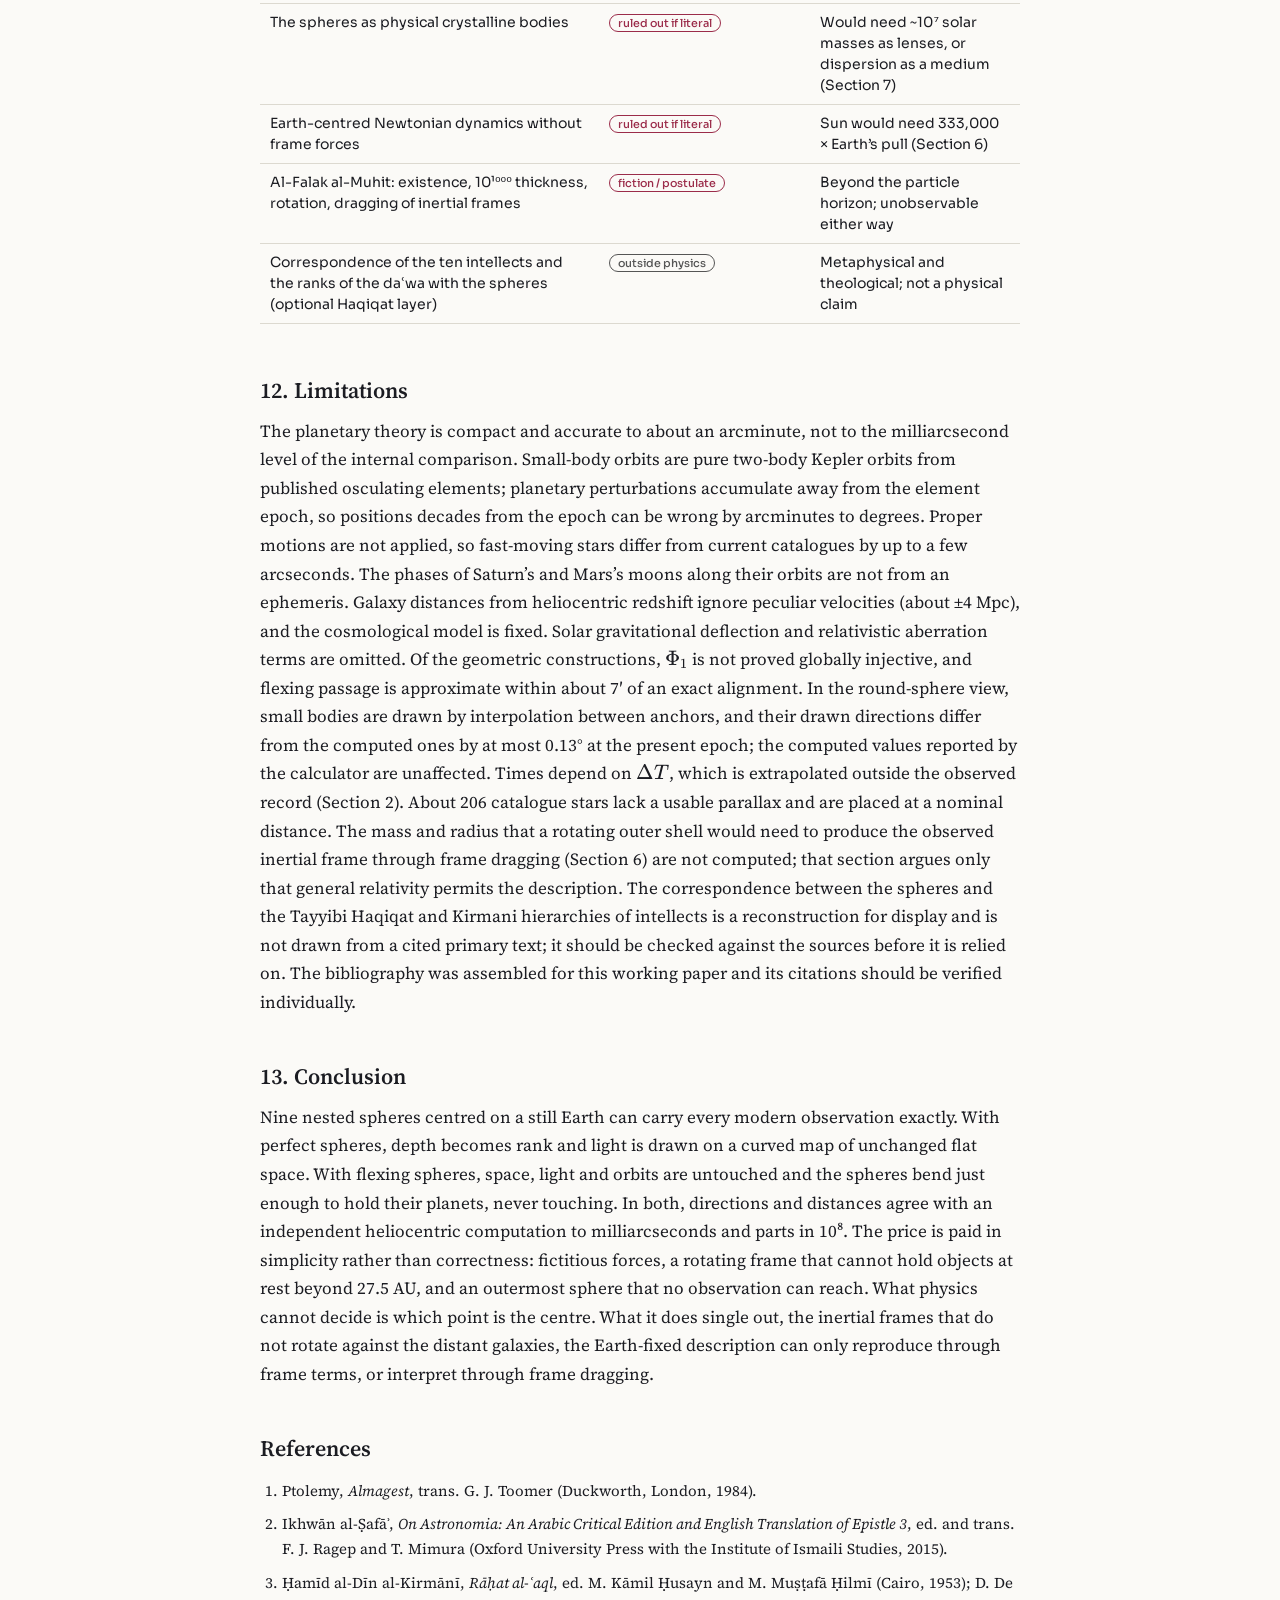
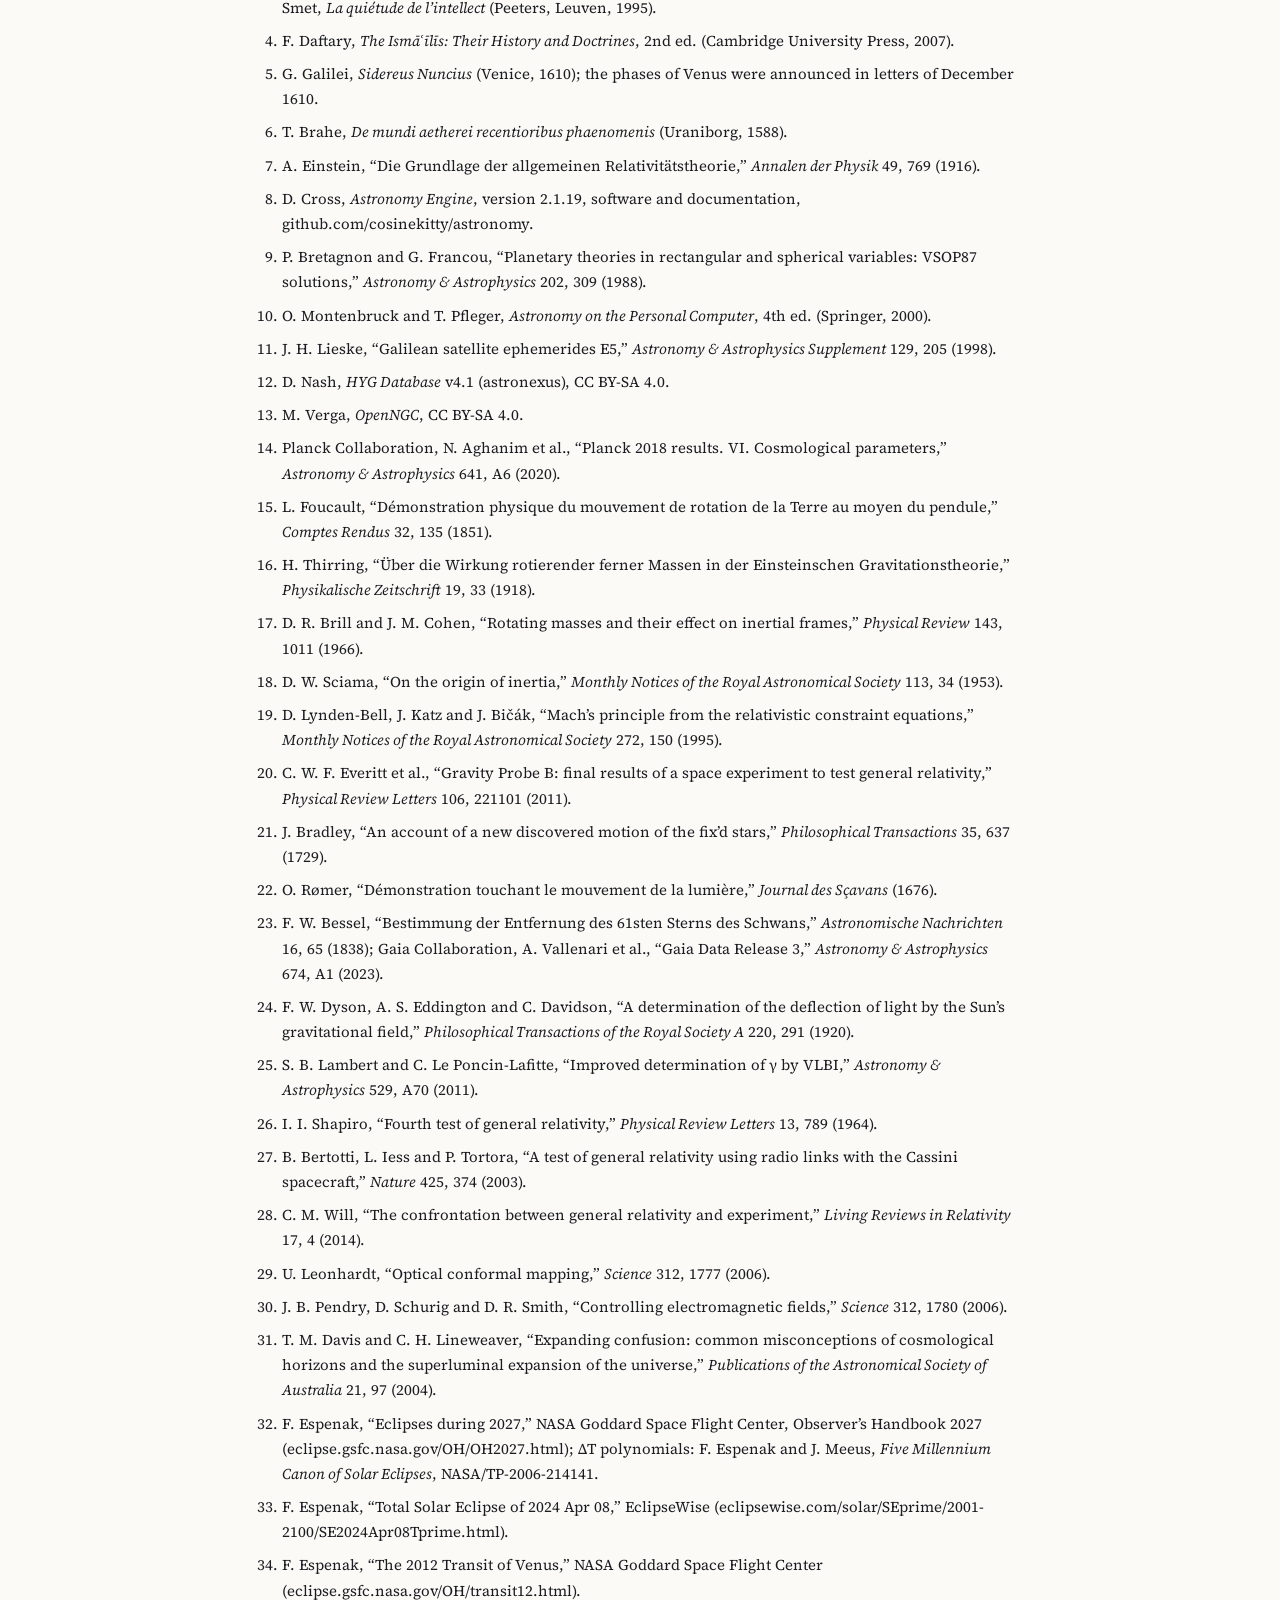
==== commit 3e091559: "Error screen, scale guide, topocentric calculator, validation against NASA and frame dynamics - Load" ====
--- a/paper.html
+++ b/paper.html
@@ -66,7 +66,7 @@
 <p class="meta">November 2026 · accompanies the interactive model “The universe, through a different lens” · source code in <code>js/main.js</code></p>
 
 <section class="abstract"><h2>Abstract</h2>
-<p>We describe an interactive model in which Earth is at rest at the centre of nine nested spheres, after the classical Islamic and Ismaili cosmologies: the Moon, Mercury, Venus, the Sun, Mars, Jupiter and Saturn, a sphere of fixed stars, and an outermost starless sphere, al-Falak al-Muhit. Every body is placed from a modern ephemeris, every star at its measured parallax distance and every galaxy at its comoving distance from redshift, on a single logarithmic radial map from Earth’s surface to the particle horizon. We give two geometric constructions. In the first, the spheres are perfect spheres and depth is rank; the observable sky survives because light paths are drawn as images of straight lines under an explicit map, and lengths are measured in the pulled-back metric. In the second, each sphere is a closed surface in true space that flexes just enough to pass through its planet; we prove the surfaces are always nested and pass exactly through their bodies whenever no two bodies are exactly aligned. Comparing the model with an independent heliocentric computation over 120 dates from 1900 to 2100 and 141 objects, directions agree to within 2.2 milliarcseconds and distances to 1.0 × 10⁻⁸ in both constructions. We then set out what the Earth-fixed description costs in physics (fictitious forces, coordinate speeds above c beyond 27.5 AU), how general covariance and frame dragging allow it, why the spheres cannot be physical lenses or refracting media, and which parts of the model are observation, frame choice, visual device, approximation, or fiction.</p></section>
+<p>We describe an interactive model in which Earth is at rest at the centre of nine nested spheres, after the classical Islamic and Ismaili cosmologies: the Moon, Mercury, Venus, the Sun, Mars, Jupiter and Saturn, a sphere of fixed stars, and an outermost starless sphere, al-Falak al-Muhit. Every body is placed from a modern ephemeris, every star at its measured parallax distance and every galaxy at its comoving distance from redshift, on a single logarithmic radial map from Earth’s surface to the particle horizon. We give two geometric constructions. In the first, the spheres are perfect spheres and depth is rank; the observable sky survives because light paths are drawn as images of straight lines under an explicit map, and lengths are measured in the pulled-back metric. In the second, each sphere is a closed surface in true space that flexes just enough to pass through its planet; we prove the surfaces are always nested and pass exactly through their bodies whenever no two bodies are exactly aligned. Comparing the model with an independent heliocentric computation over 120 dates from 1900 to 2100 and 141 objects, directions agree to within 2.2 milliarcseconds and distances to 1.0 × 10⁻⁸ in both constructions. Eclipse and transit times from the same ephemeris agree with NASA’s published predictions to within seconds, and an integration of Newton’s equations written directly in Earth-centred and Earth-fixed rotating coordinates, with the frame forces included, reproduces the inertial integration to milliarcseconds; without the frame force the Sun is 81° wrong after a year. We then set out what the Earth-fixed description costs in physics (fictitious forces, coordinate speeds above c beyond 27.5 AU), how general covariance and frame dragging allow it, why the spheres cannot be physical lenses or refracting media, and which parts of the model are observation, frame choice, visual device, approximation, or fiction.</p></section>
 
 <nav class="toc" aria-label="Contents">
 <a href="#s1">1. Introduction</a><br><a href="#s2">2. Data and reference frames</a><br><a href="#s3">3. The logarithmic radial map</a><br><a href="#s4">4. Round spheres: rank geometry</a><br><a href="#s5">5. Flexing spheres: nested surfaces in true space</a><br><a href="#s6">6. Dynamics in the Earth-fixed frame</a><br><a href="#s7">7. Light</a><br>
@@ -80,6 +80,7 @@
 
 <h2 id="s2">2. Data and reference frames</h2>
 <p><b>Frames.</b> Positions are computed in the ICRF/J2000 equatorial frame (EQJ) and rotated to the true equator and equinox of date for apparent places, using the precession–nutation rotation of Astronomy Engine 2.1.19 [8]. Earth’s rotation uses Greenwich apparent sidereal time from the same library.</p>
+<p><b>Time scales.</b> Dates entered by the reader are Universal Time (UT1, approximated by UTC). Planetary theories are evaluated in Terrestrial Time, \(\mathrm{TT}=\mathrm{UT1}+\Delta T\); Astronomy Engine supplies \(\Delta T\) from the Espenak–Meeus polynomials [8, 32]. \(\Delta T\) is measured only since about 1600 and must be extrapolated for the future, so positions of fast-moving bodies as seen from a given place (above all the Moon and the times of local eclipse contacts) become uncertain by seconds to minutes for dates far outside the present century. This is a limit on knowledge of Earth’s rotation, not on the geometry.</p>
 <p><b>Sun, Moon and planets.</b> Heliocentric planetary positions come from a truncated VSOP87 theory [9]; the geocentric Moon from the lunar theory of Montenbruck and Pfleger [10], both as implemented in Astronomy Engine, whose documentation states agreement with NASA JPL ephemerides to within about one arcminute [8]. Jupiter’s Galilean moons follow Lieske’s E5 theory [11].</p>
 <p><b>Apparent places.</b> For a body with heliocentric position \(\mathbf P(t)\) observed from Earth at \(\mathbf E(t)\), the light-time \(\tau\) solves \(c\tau = |\mathbf P(t-\tau)-\mathbf E(t)|\). To first order in \(v/c\), light-time and annual aberration together give the apparent direction</p>
 <div class="eq">$$\hat{\mathbf n}_{\rm app}=\frac{\mathbf P(t-\tau)-\mathbf E(t-\tau)}{|\mathbf P(t-\tau)-\mathbf E(t-\tau)|},\qquad d=|\mathbf P(t-\tau)-\mathbf E(t)|,$$</div>
@@ -140,7 +141,7 @@
 <p>About 45 nearby galaxies, where peculiar velocities dominate redshift, use redshift-independent distances from the literature, and members of the Virgo cluster are placed at the cluster distance of 16.5 Mpc. Beyond about two billion light-years, where the catalogue ends, galaxies are represented statistically at the observed comoving number density (Section 11). The last-scattering surface (\(z=1089.8\)) lies at \(D_C=13.91\) Gpc (45.35 billion light-years) and the particle horizon at 14.19 Gpc (46.27 billion light-years) [14, 31].</p>
 
 <h2 id="s9">9. The ninth sphere: al-Falak al-Muhit</h2>
-<p>Al-Falak al-Muhit is drawn as a starless sphere whose inner face lies just beyond the particle horizon (\(R_{\rm in}=g(D_{\rm hor})+0.8\)) and whose outer face lies a thousand powers of ten farther on the same map, \(R_{\rm out}=g(D_{\rm hor})+1000\,A\ln10\), corresponding to \(10^{1000}\) times the horizon distance. Its daily turn, once per sidereal day, carries every inner sphere in the Earth-fixed frame.</p>
+<p>Al-Falak al-Muhit is drawn as a starless sphere whose inner face lies just beyond the particle horizon (\(R_{\rm in}=g(D_{\rm hor})+0.8\)) and whose outer face lies a thousand powers of ten farther on the same map, \(R_{\rm out}=g(D_{\rm hor})+1000\,A\ln10\), corresponding to \(10^{1000}\) times the horizon distance. In the Earth-fixed description the whole sky turns once per sidereal day, and the model attributes that turning to al-Muhit as in the classical cosmologies. This is a description of the frame: no torque or mechanism is modelled, and the turn of the sky is exactly the rotation of Earth read the other way.</p>
 <p>Nothing beyond the particle horizon can have sent a signal to Earth, so no observation can confirm or rule out anything placed there. That makes the ninth sphere consistent with physics in a trivial sense: no measurement can contradict it. For the same reason, no measurement supports it. Its existence, its thickness, its rotation and any role in fixing inertial frames (Section 6) are postulates of the model, not results.</p>
 
 <h2 id="s10">10. Numerical validation</h2>
@@ -159,16 +160,38 @@
 <tr><td>Directions where two spheres cross or touch</td><td class="n">0</td></tr>
 </tbody></table></div>
 <p><b>Events.</b> Starting from 2 November 2026, the next new and full Moon, lunar apogee, greatest elongations of Mercury and Venus, December solstice, March equinox, solar and lunar eclipses, oppositions of Mars, Jupiter and Saturn, and the transits of Mercury (13 November 2032) and Venus (11 December 2117) were found by searching the ephemeris. At each instant the model’s own geometry was checked for the defining condition. All 14 checks pass: for example, at the March equinox the Sun’s longitude in the model is 0.0000°, and at the Mercury transit its separation from the Sun’s centre is 9.59′, matching the ephemeris. New and full Moon show 0.0056° rather than 0°; the ephemeris defines lunar phase with the Sun’s apparent and the Moon’s geometric longitude, a 20″ convention.</p>
-<p><b>Independent check against observation.</b> Agreement between the two columns says nothing about whether the planetary theory matches the sky. That test is external: Astronomy Engine reports agreement with JPL ephemerides to about an arcminute [8], and JPL’s ephemerides are fitted to radar ranging, spacecraft tracking and lunar laser ranging. The calculator links each solar-system result to a NASA JPL Horizons query for the same instant so that readers can check it themselves.</p>
+<p><b>Independent check against observation.</b> Agreement between the two columns of Table 2 says nothing about whether the planetary theory matches the sky, because both columns use the same ephemeris. Table 4 compares event times from this ephemeris with NASA’s published predictions, which use the JPL DE ephemerides fitted to radar ranging, spacecraft tracking and lunar laser ranging [32–35]. Eclipses agree to within about 6 s. The transits differ by 19 s (Venus) and 55 s (Mercury), consistent with Astronomy Engine’s arcminute-level planetary theory: at Mercury’s transit rate of about 4″ per minute, a 3″ error in the planet’s position shifts mid-transit by about a minute, and the minimum separations differ by 0.1″ and 3.3″. JPL Horizons could not be queried from the environment in which this paper was prepared, so a full position-by-position comparison with Horizons has not been made here. Instead, the calculator links each solar-system result to a Horizons query for the same instant so that readers can check it.</p>
+<div class="tw"><table><caption>Table 4. Event times from the model’s ephemeris against NASA published predictions (TD = dynamical time)</caption>
+<thead><tr><th>Event</th><th>Model</th><th>Published</th><th class="n">Difference</th></tr></thead>
+<tbody>
+<tr><td>Total solar eclipse, greatest eclipse [33]</td><td>2024-04-08 18:18:33</td><td>18:18:29 TD</td><td class="n">+4.1 s</td></tr>
+<tr><td>Annular solar eclipse, greatest eclipse [32]</td><td>2027-02-06 16:00:48</td><td>16:00:48 TD</td><td class="n">+0.7 s</td></tr>
+<tr><td>Penumbral lunar eclipse, greatest eclipse [32]</td><td>2027-02-20 23:13:59</td><td>23:14:06 TD</td><td class="n">−6.1 s</td></tr>
+<tr><td>Penumbral lunar eclipse, greatest eclipse [32]</td><td>2027-07-18 16:04:10</td><td>16:04:09 TD</td><td class="n">+1.9 s</td></tr>
+<tr><td>Total solar eclipse, greatest eclipse [32]</td><td>2027-08-02 10:07:50</td><td>10:07:50 TD</td><td class="n">+0.7 s</td></tr>
+<tr><td>Penumbral lunar eclipse, greatest eclipse [32]</td><td>2027-08-17 07:15:00</td><td>07:14:59 TD</td><td class="n">+2.0 s</td></tr>
+<tr><td>Transit of Venus, greatest transit [34]</td><td>2012-06-06 01:29:55</td><td>01:29:36 UT</td><td class="n">+19.4 s</td></tr>
+<tr><td>Transit of Mercury, greatest transit [35]</td><td>2019-11-11 15:18:53</td><td>15:19:48 UT</td><td class="n">−54.5 s</td></tr>
+</tbody></table></div>
+<p><b>Dynamics in the Earth-fixed frame.</b> The geometric equivalence above concerns positions. To test the physics of Section 6 directly, the Sun, Moon and planets were integrated from the ephemeris state on 2026-01-01 with a Dormand–Prince 5(4) integrator in three ways: in the inertial barycentric frame; in Earth-centred, non-rotating coordinates, where every body feels the frame force \(-\mathbf a_\oplus\); and in Earth-centred coordinates rotating once per sidereal day, which add the Coriolis force \(-2\boldsymbol\Omega\times\mathbf v\) and the centrifugal force \(-\boldsymbol\Omega\times(\boldsymbol\Omega\times\mathbf r)\). Results were transformed back and compared as directions from Earth (Table 5). The rotating-frame integration was run for 10 days, about ten turns of the sky, because the fast rotation forces a much smaller integration step. The differences are integration round-off, limited by how precisely Earth’s barycentric motion is tracked. As a control, the Earth-centred equations were also integrated with the frame force dropped, so that Earth is simply held fixed and the other bodies feel only Newtonian attraction. Within a year the Sun is 81° away from where it is observed. Holding Earth still is therefore consistent with observation only together with the frame forces, and with those forces it is exactly equivalent.</p>
+<div class="tw"><table><caption>Table 5. The same Newtonian dynamics in three frames (ten bodies, from 2026-01-01); largest angular difference from the inertial solution as seen from Earth</caption>
+<thead><tr><th>Formulation</th><th>Span</th><th class="n">Largest difference</th></tr></thead>
+<tbody>
+<tr><td>Earth-centred, with frame force</td><td>1 year</td><td class="n">2.3 mas (Moon)</td></tr>
+<tr><td>Earth-centred, with frame force</td><td>10 years</td><td class="n">0.24″ (Moon)</td></tr>
+<tr><td>Earth-fixed rotating, with frame, Coriolis and centrifugal forces</td><td>10 days</td><td class="n">0.005 mas (Moon)</td></tr>
+<tr><td>Earth-centred, frame force omitted (control)</td><td>1 year</td><td class="n">Sun off by 81.3°</td></tr>
+</tbody></table></div>
+<p>The same Newtonian integration was also compared with the ephemeris itself. After 30 days the planets and the Sun agree within 7″, but the Moon differs by 5′, and after ten years the differences reach arcminutes to degrees (Moon 8.6°). This is expected and is not a property of either frame. The integration starts from the truncated analytic theory’s state vectors, which are accurate in position but not in velocity, and it omits relativity, asteroids and Earth’s oblateness. A ten-body integration is therefore not a substitute for the fitted ephemeris; it is used here only to compare frames with one another.</p>
 
 <h2 id="s11">11. What is observed, equivalent, drawn, or fictional</h2>
-<div class="tw"><table><caption>Table 4. Classification of every element of the model</caption>
+<div class="tw"><table><caption>Table 6. Classification of every element of the model</caption>
 <thead><tr><th>Element</th><th>Status</th><th>Note</th></tr></thead>
 <tbody>
 <tr><td>Directions of the Sun, Moon, planets, Galilean moons, stars, asteroids and comets</td><td><span class="tag t-obs">matches observation</span></td><td>Identical to the heliocentric computation (Table 2)</td></tr>
 <tr><td>Distances, light times, radar delays</td><td><span class="tag t-obs">matches observation</span></td><td>Read from the geometry (flexing) or the metric (round)</td></tr>
 <tr><td>Phases, elongations, eclipses, transits, oppositions, seasons, apsides</td><td><span class="tag t-obs">matches observation</span></td><td>All 14 event checks pass</td></tr>
-<tr><td>Stellar parallax and aberration, precession, the daily motion of the sky</td><td><span class="tag t-obs">matches observation</span></td><td>Carried by the eighth and ninth spheres</td></tr>
+<tr><td>Stellar parallax and aberration, precession, the daily motion of the sky</td><td><span class="tag t-obs">matches observation</span></td><td>Described as motions of the eighth sphere and the daily turn of the ninth</td></tr>
 <tr><td>Planet orbits around the Sun (flexing, Sun-centred view)</td><td><span class="tag t-obs">matches observation</span></td><td>True Kepler ellipses</td></tr>
 <tr><td>Earth at rest; the sky turning daily; Sun circling Earth yearly</td><td><span class="tag t-eq">equivalent frame choice</span></td><td>Requires fictitious forces (Section 6); not testable against the heliocentric choice</td></tr>
 <tr><td>Coordinate speeds above c beyond 27.5 AU</td><td><span class="tag t-eq">equivalent frame choice</span></td><td>Property of rotating coordinates, not a physical speed</td></tr>
@@ -185,7 +208,7 @@
 </tbody></table></div>
 
 <h2 id="s12">12. Limitations</h2>
-<p>The planetary theory is compact and accurate to about an arcminute, not to the milliarcsecond level of the internal comparison. Small-body orbits are pure two-body Kepler orbits from published osculating elements; planetary perturbations accumulate away from the element epoch, so positions decades from the epoch can be wrong by arcminutes to degrees. Proper motions are not applied, so fast-moving stars differ from current catalogues by up to a few arcseconds. The phases of Saturn’s and Mars’s moons along their orbits are not from an ephemeris. Galaxy distances from heliocentric redshift ignore peculiar velocities (about ±4 Mpc), and the cosmological model is fixed. Solar gravitational deflection and relativistic aberration terms are omitted. Of the geometric constructions, \(\Phi_1\) is not proved globally injective, and flexing passage is approximate within about 7′ of an exact alignment.</p>
+<p>The planetary theory is compact and accurate to about an arcminute, not to the milliarcsecond level of the internal comparison. Small-body orbits are pure two-body Kepler orbits from published osculating elements; planetary perturbations accumulate away from the element epoch, so positions decades from the epoch can be wrong by arcminutes to degrees. Proper motions are not applied, so fast-moving stars differ from current catalogues by up to a few arcseconds. The phases of Saturn’s and Mars’s moons along their orbits are not from an ephemeris. Galaxy distances from heliocentric redshift ignore peculiar velocities (about ±4 Mpc), and the cosmological model is fixed. Solar gravitational deflection and relativistic aberration terms are omitted. Of the geometric constructions, \(\Phi_1\) is not proved globally injective, and flexing passage is approximate within about 7′ of an exact alignment. In the round-sphere view, small bodies are drawn by interpolation between anchors, and their drawn directions differ from the computed ones by at most 0.13° at the present epoch; the computed values reported by the calculator are unaffected. Times depend on \(\Delta T\), which is extrapolated outside the observed record (Section 2). About 206 catalogue stars lack a usable parallax and are placed at a nominal distance. The mass and radius that a rotating outer shell would need to produce the observed inertial frame through frame dragging (Section 6) are not computed; that section argues only that general relativity permits the description. The correspondence between the spheres and the Tayyibi Haqiqat and Kirmani hierarchies of intellects is a reconstruction for display and is not drawn from a cited primary text; it should be checked against the sources before it is relied on. The bibliography was assembled for this working paper and its citations should be verified individually.</p>
 
 <h2 id="s13">13. Conclusion</h2>
 <p>Nine nested spheres centred on a still Earth can carry every modern observation exactly. With perfect spheres, depth becomes rank and light is drawn on a curved map of unchanged flat space. With flexing spheres, space, light and orbits are untouched and the spheres bend just enough to hold their planets, never touching. In both, directions and distances agree with an independent heliocentric computation to milliarcseconds and parts in 10⁸. The price is paid in simplicity rather than correctness: fictitious forces, a rotating frame that cannot hold objects at rest beyond 27.5 AU, and an outermost sphere that no observation can reach. What physics cannot decide is which point is the centre. What it does single out, the inertial frames that do not rotate against the distant galaxies, the Earth-fixed description can only reproduce through frame terms, or interpret through frame dragging.</p>
@@ -223,10 +246,14 @@
 <li>U. Leonhardt, “Optical conformal mapping,” <i>Science</i> 312, 1777 (2006).</li>
 <li>J. B. Pendry, D. Schurig and D. R. Smith, “Controlling electromagnetic fields,” <i>Science</i> 312, 1780 (2006).</li>
 <li>T. M. Davis and C. H. Lineweaver, “Expanding confusion: common misconceptions of cosmological horizons and the superluminal expansion of the universe,” <i>Publications of the Astronomical Society of Australia</i> 21, 97 (2004).</li>
+<li>F. Espenak, “Eclipses during 2027,” NASA Goddard Space Flight Center, Observer’s Handbook 2027 (eclipse.gsfc.nasa.gov/OH/OH2027.html); ΔT polynomials: F. Espenak and J. Meeus, <i>Five Millennium Canon of Solar Eclipses</i>, NASA/TP-2006-214141.</li>
+<li>F. Espenak, “Total Solar Eclipse of 2024 Apr 08,” EclipseWise (eclipsewise.com/solar/SEprime/2001-2100/SE2024Apr08Tprime.html).</li>
+<li>F. Espenak, “The 2012 Transit of Venus,” NASA Goddard Space Flight Center (eclipse.gsfc.nasa.gov/OH/transit12.html).</li>
+<li>F. Espenak, “2019 Transit of Mercury,” EclipseWise (eclipsewise.com/oh/tm2019.html).</li>
 </ol>
 
 <footer>
-<p><b>Reproducibility.</b> Everything described here runs in the browser from <code>js/main.js</code>. The radial map is <code>g</code>; the round-sphere map is <code>dispPoint</code> and <code>dispBody</code>; the flexing spheres are <code>flexRho</code> and <code>updateFlex</code>; apparent places are <code>geoApparent</code> and <code>sbApparent</code>; the two calculator columns are <code>modelVector</code> and <code>helioRead</code>; the event checks are <code>eventsFrom</code>. Opening the browser console on the model page and running <code>__validate(120)</code> repeats the comparison of Tables 2 and 3, and <code>__flexCheck()</code> checks the current flexing spheres.</p>
+<p><b>Reproducibility.</b> Everything described here runs in the browser from <code>js/main.js</code>. The radial map is <code>g</code>; the round-sphere map is <code>dispPoint</code> and <code>dispBody</code>; the flexing spheres are <code>flexRho</code> and <code>updateFlex</code>; apparent places are <code>geoApparent</code> and <code>sbApparent</code>; the two calculator columns are <code>modelVector</code> and <code>helioRead</code>; the event checks are <code>eventsFrom</code>. Opening the browser console on the model page and running <code>__validate(120)</code> repeats the comparison of Tables 2 and 3, and <code>__flexCheck()</code> checks the current flexing spheres. Tables 4 and 5 are produced by <code>node validation/validate.js</code> from the repository root.</p>
 <p>The optional Haqiqat layer presents a correspondence from the Ismaili philosophical tradition and makes no physical claim.</p>
 </footer>
 </article>
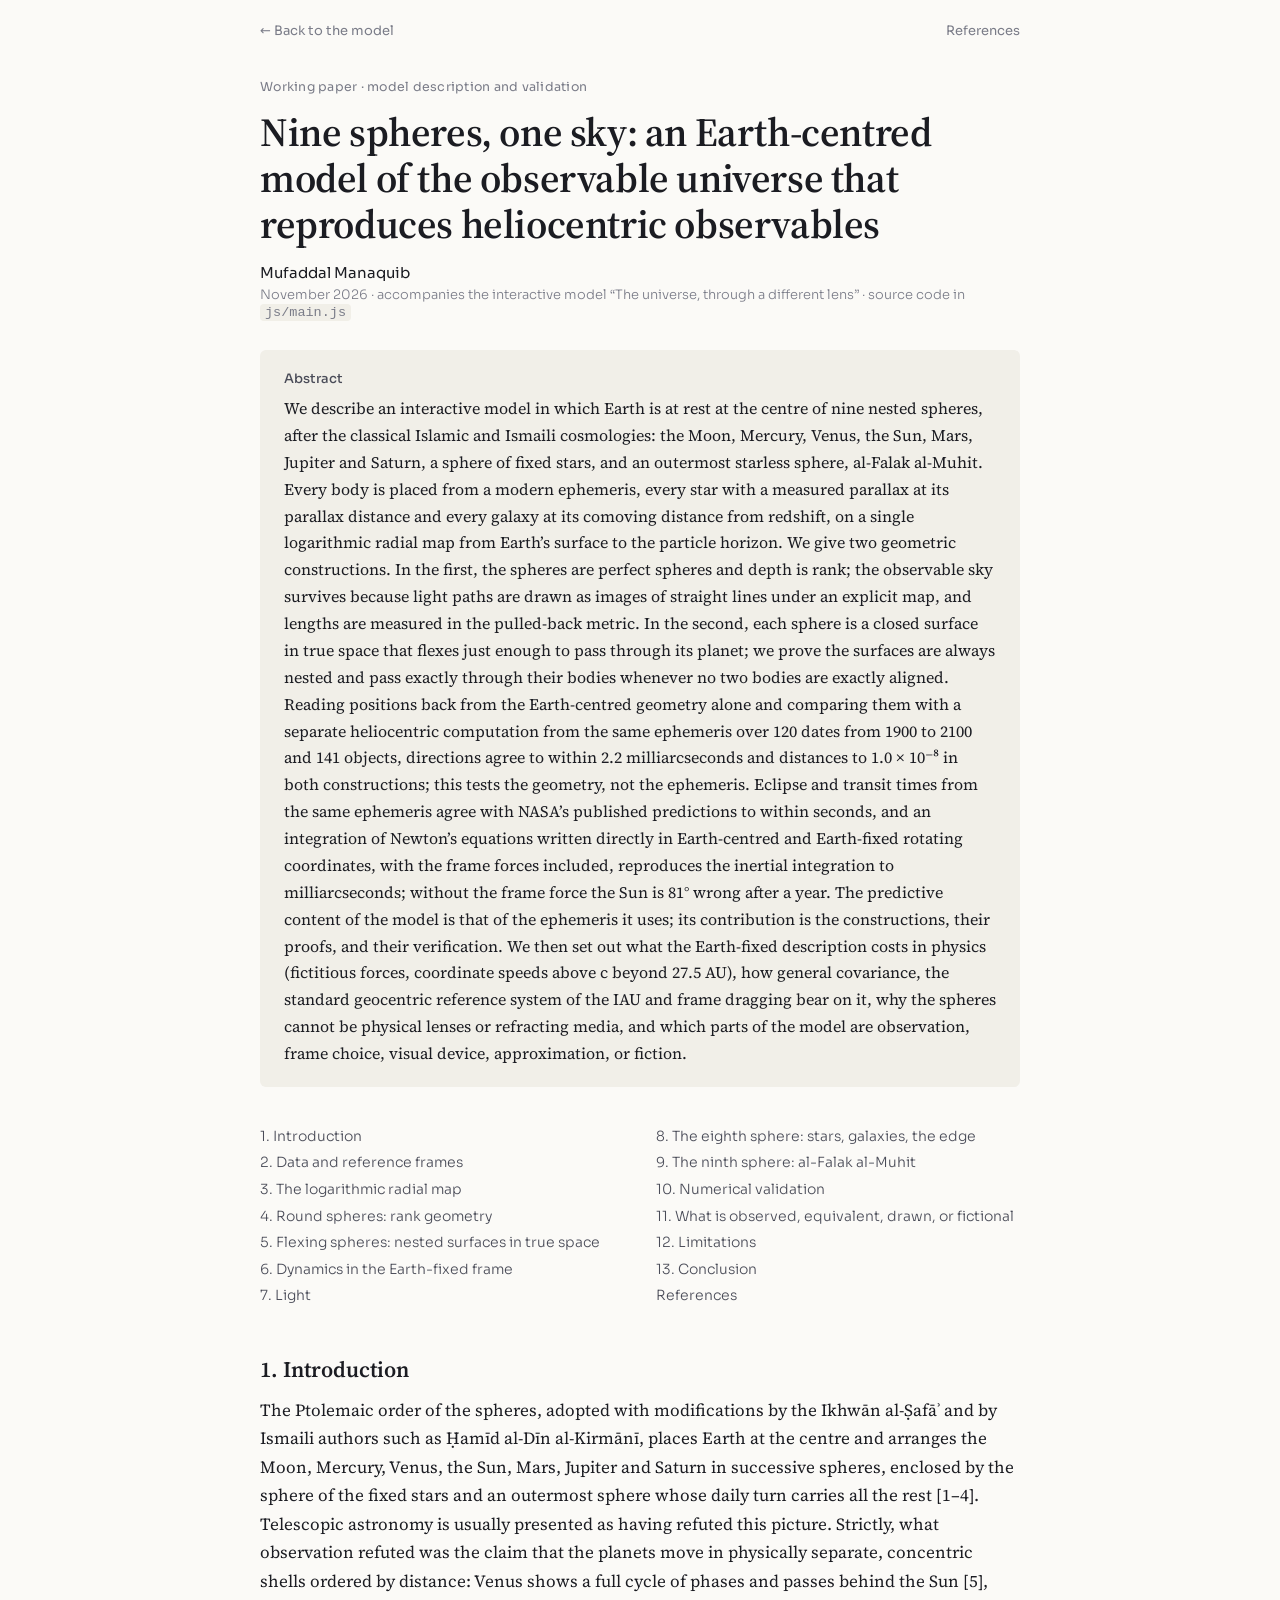
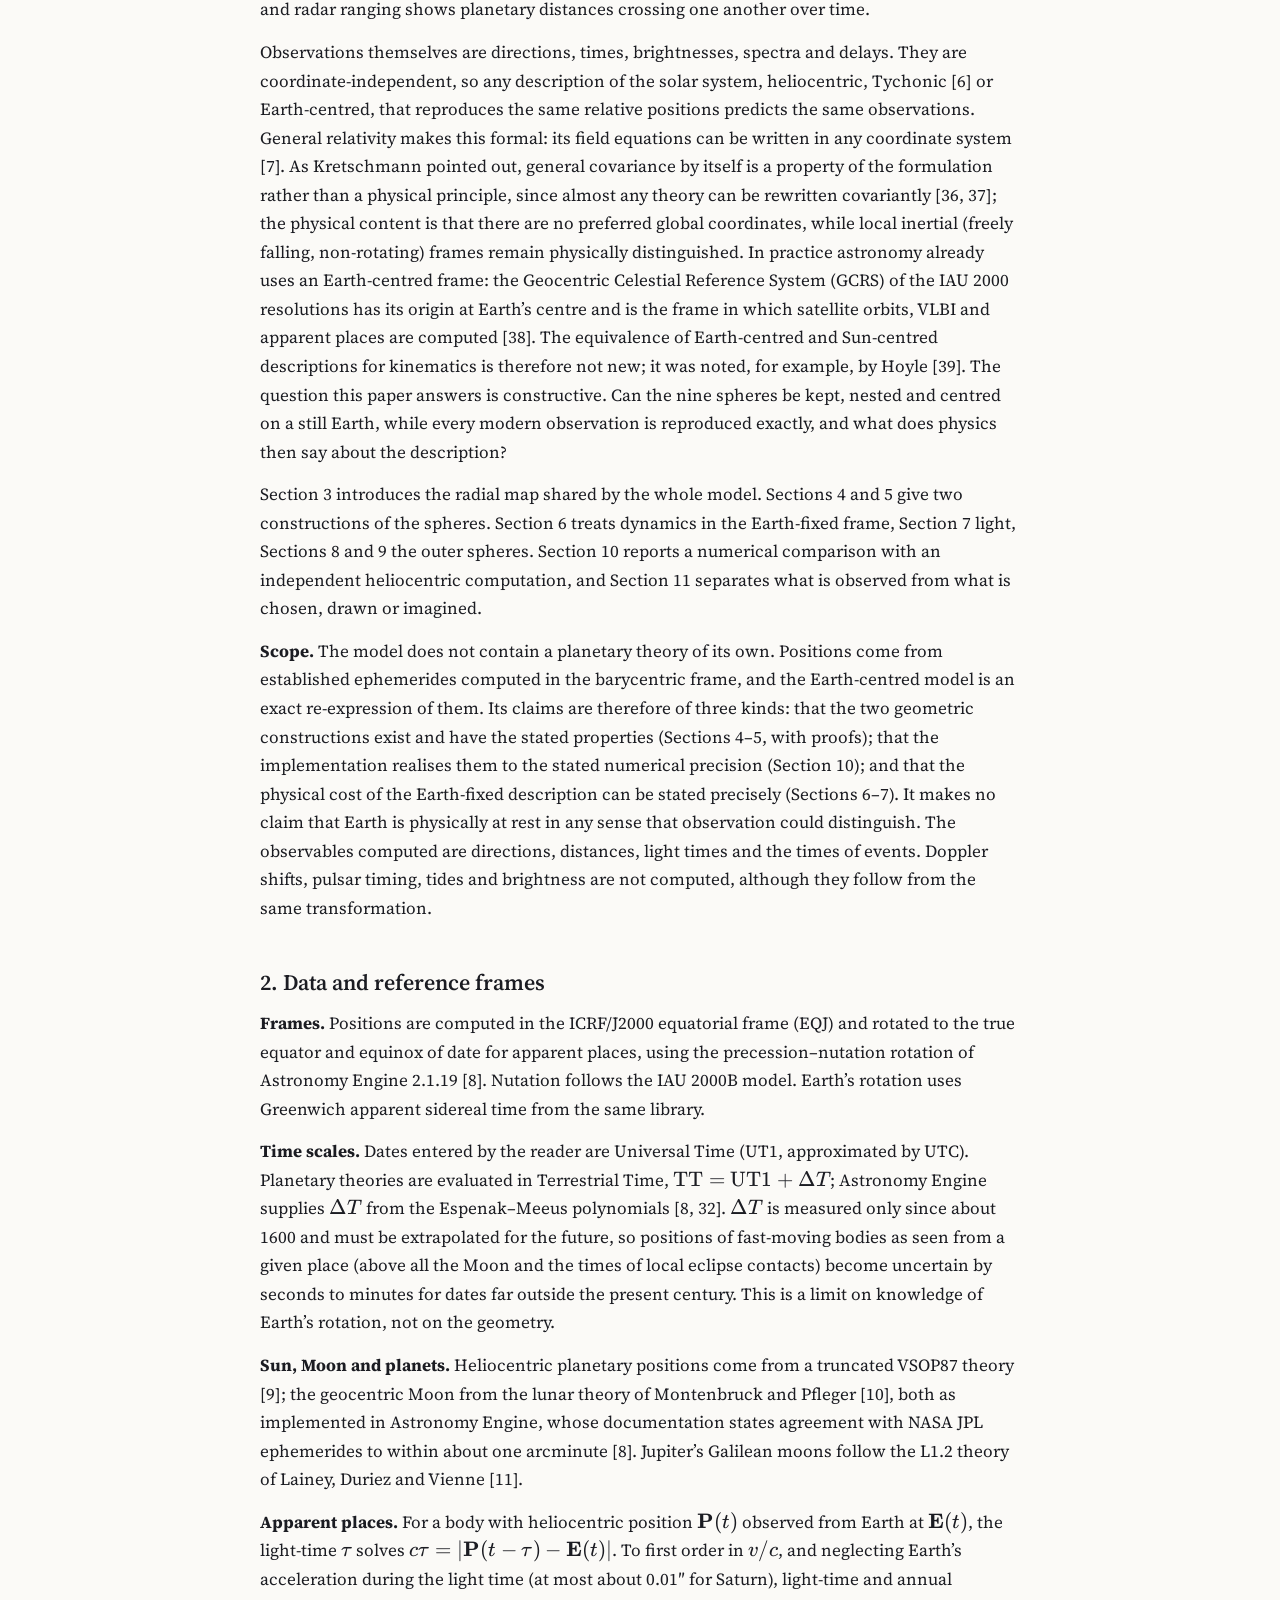
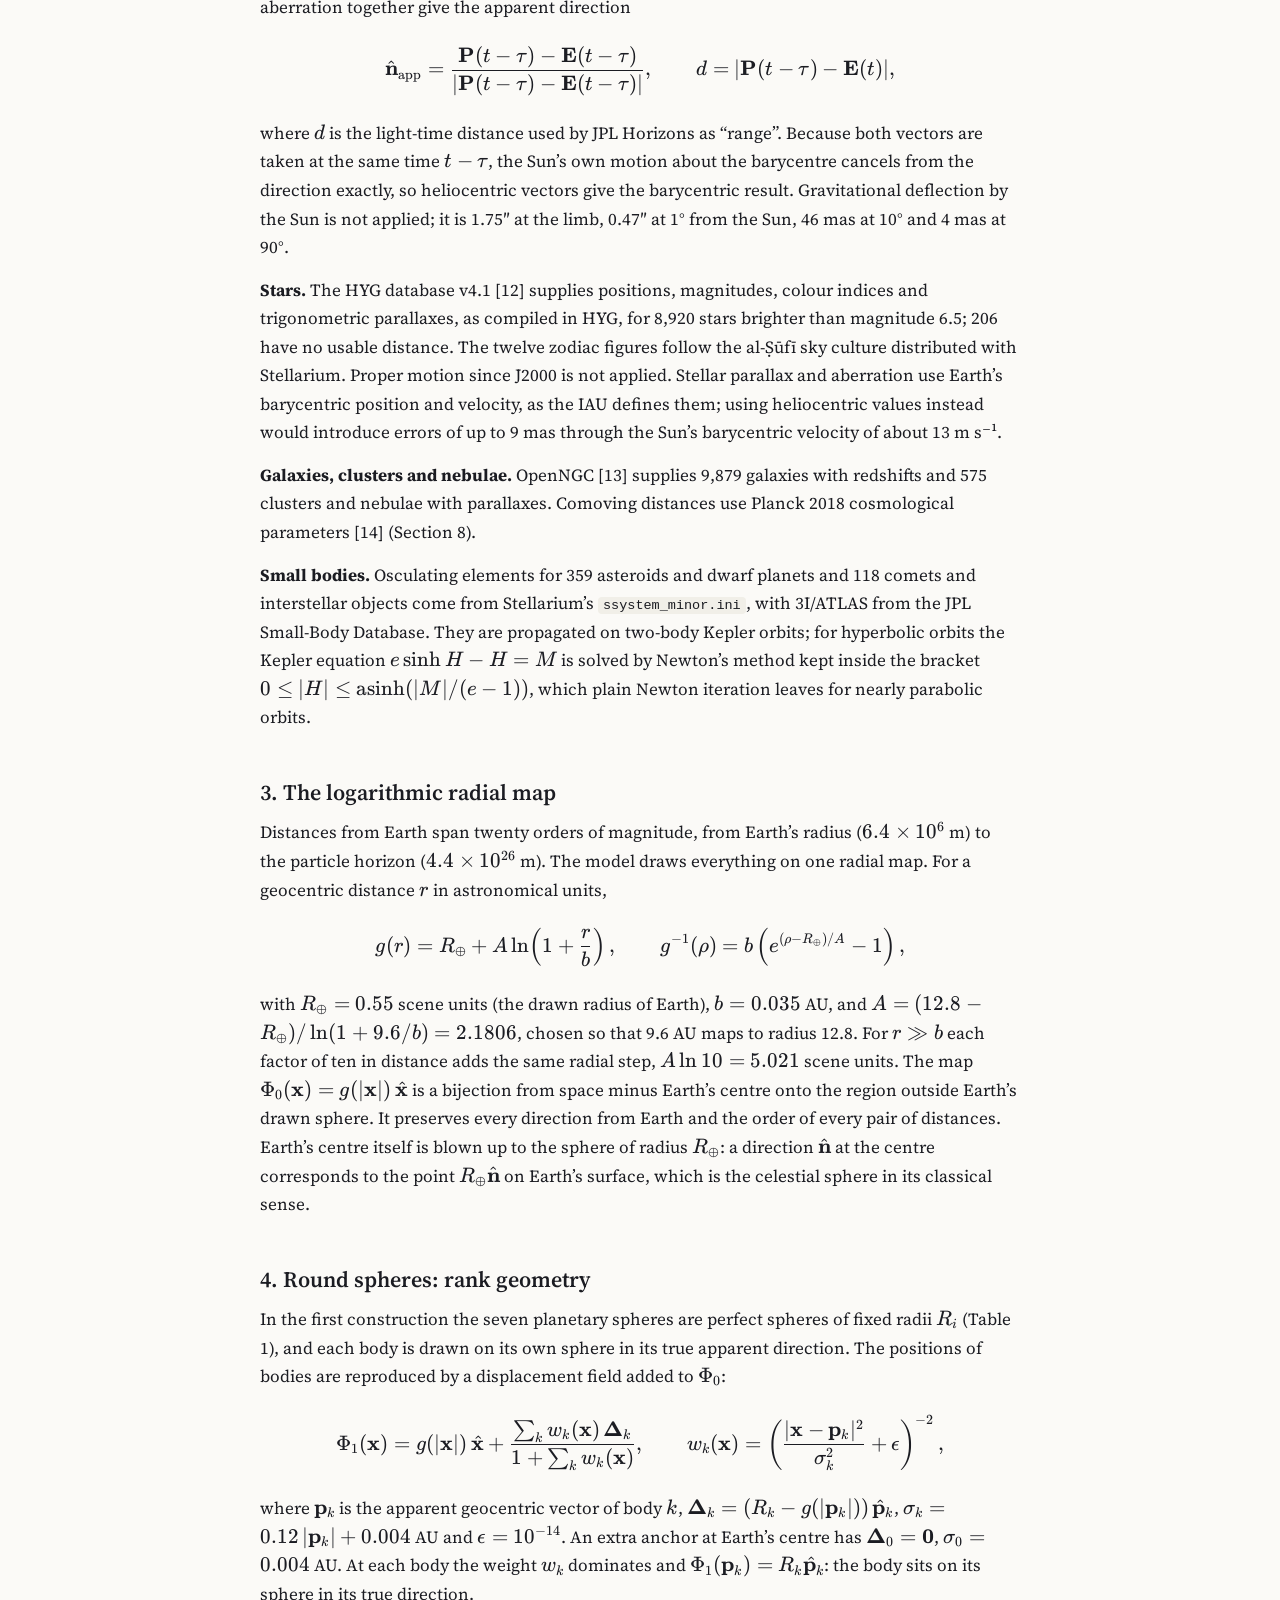
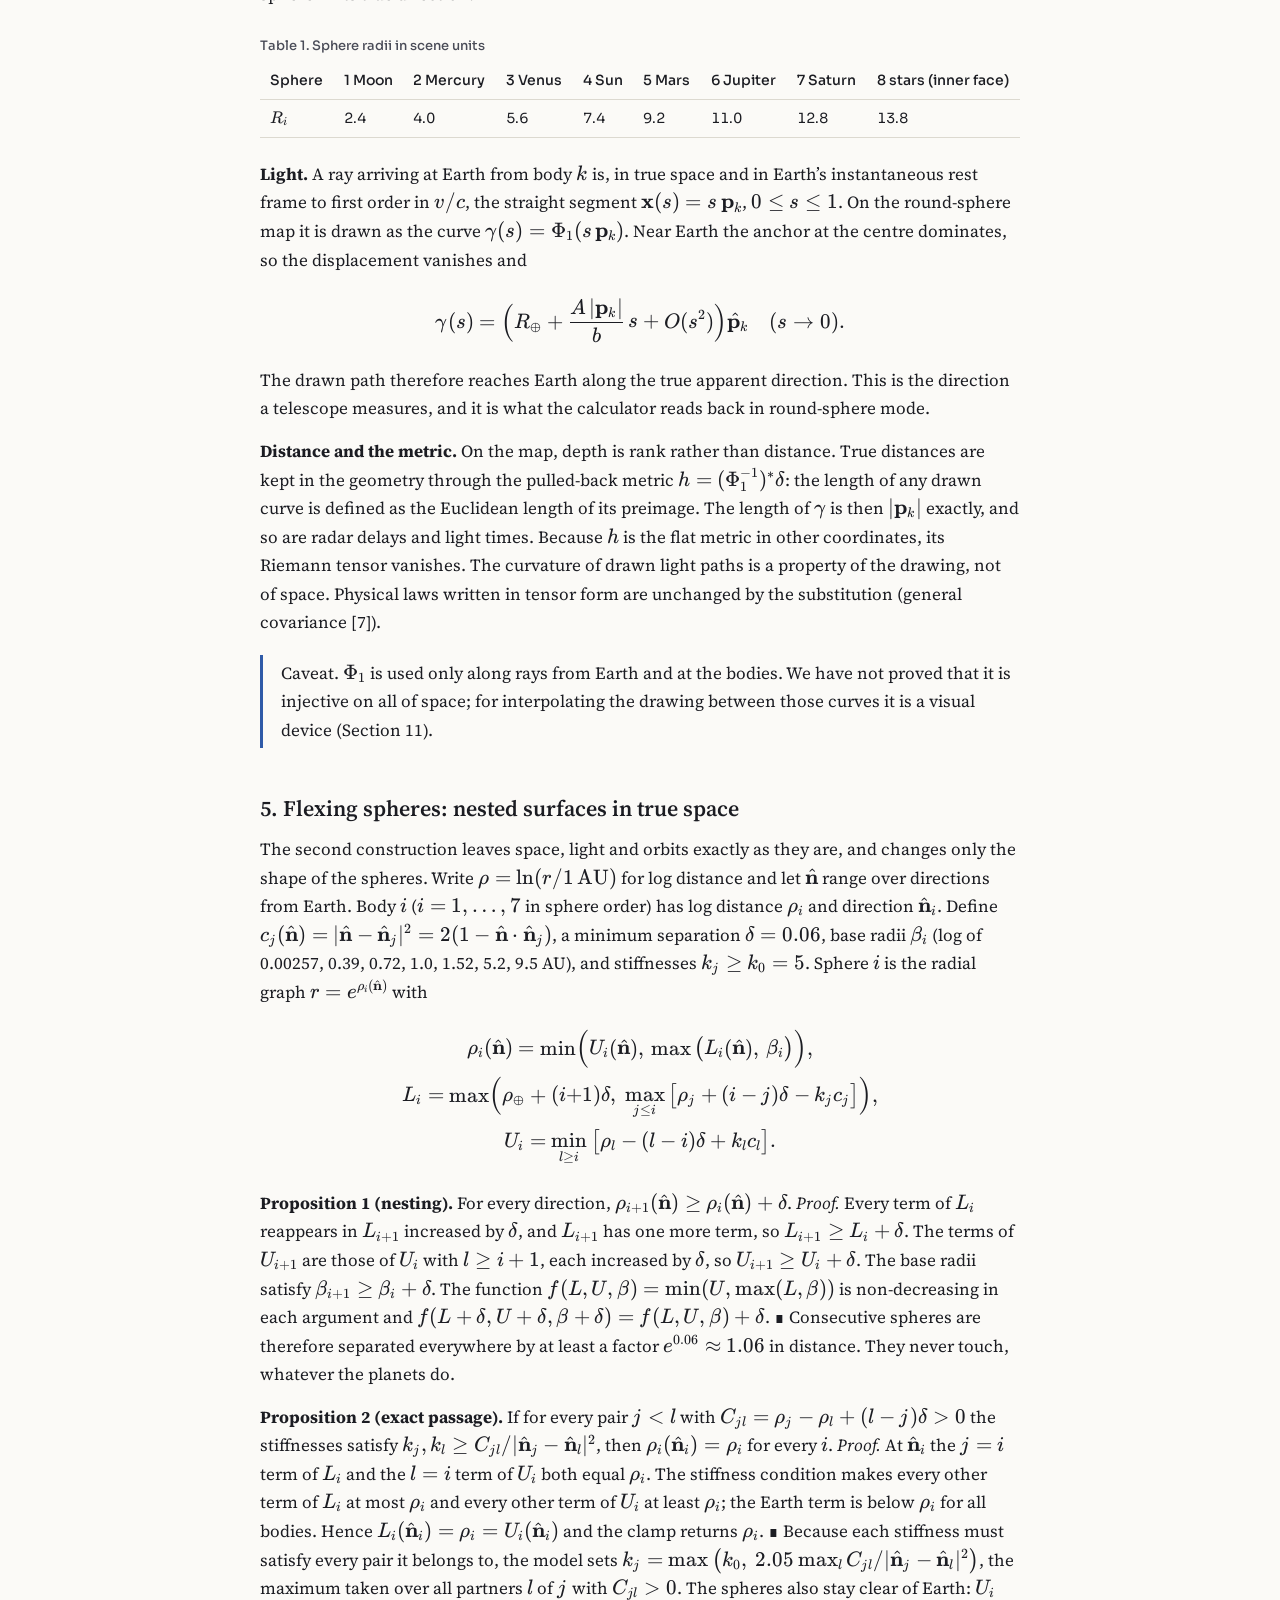
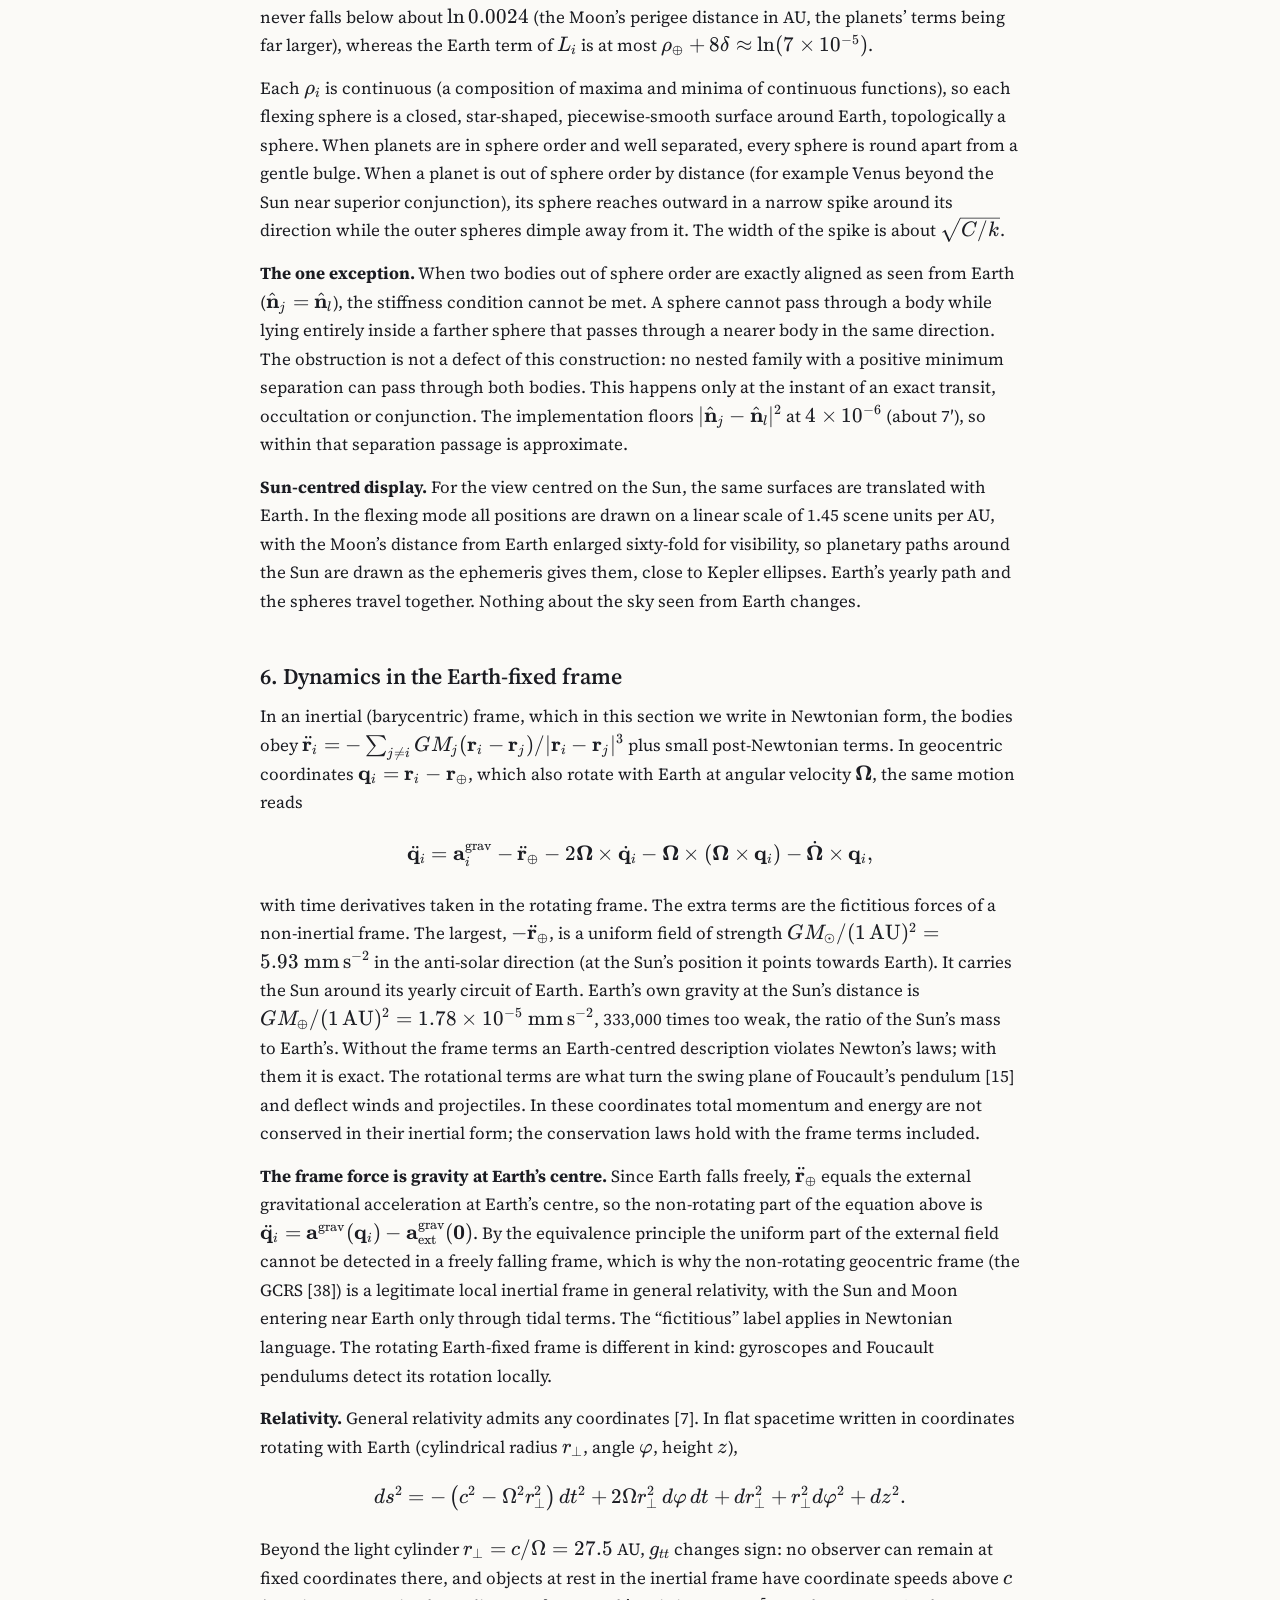
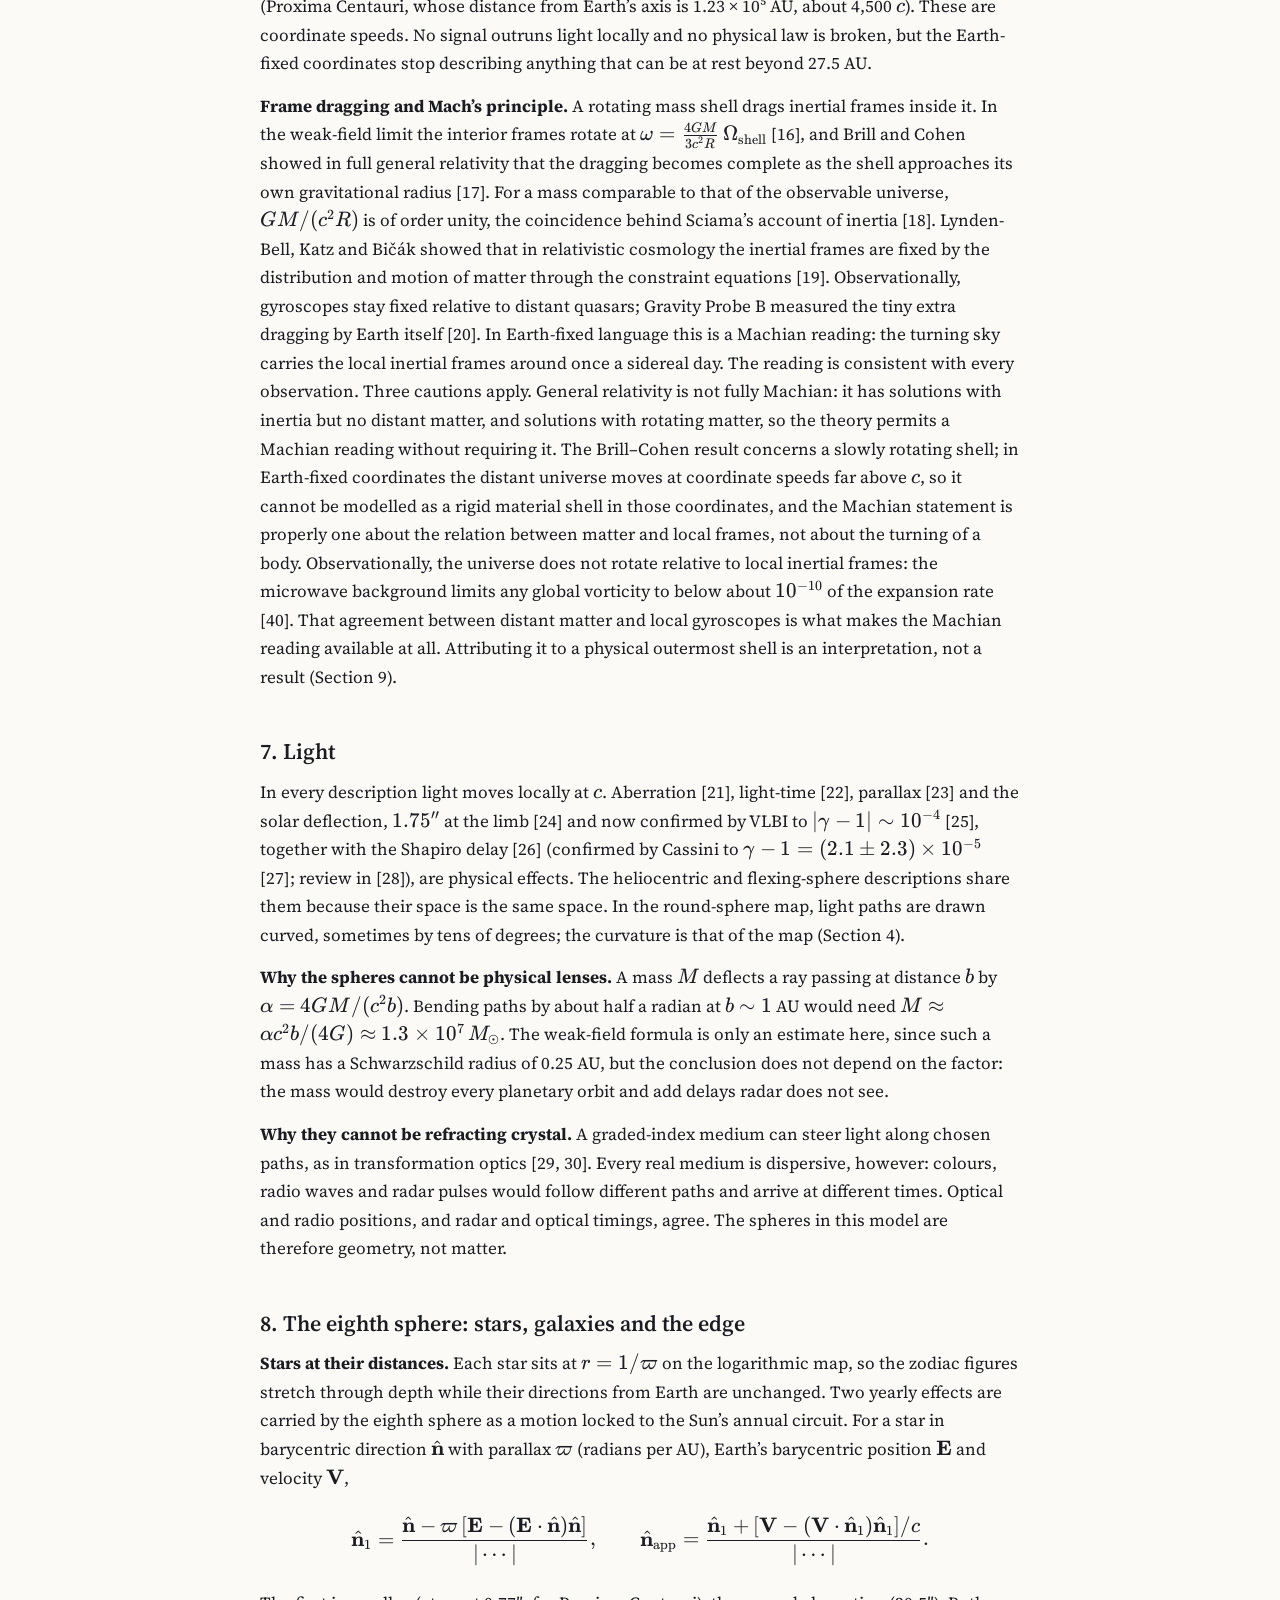
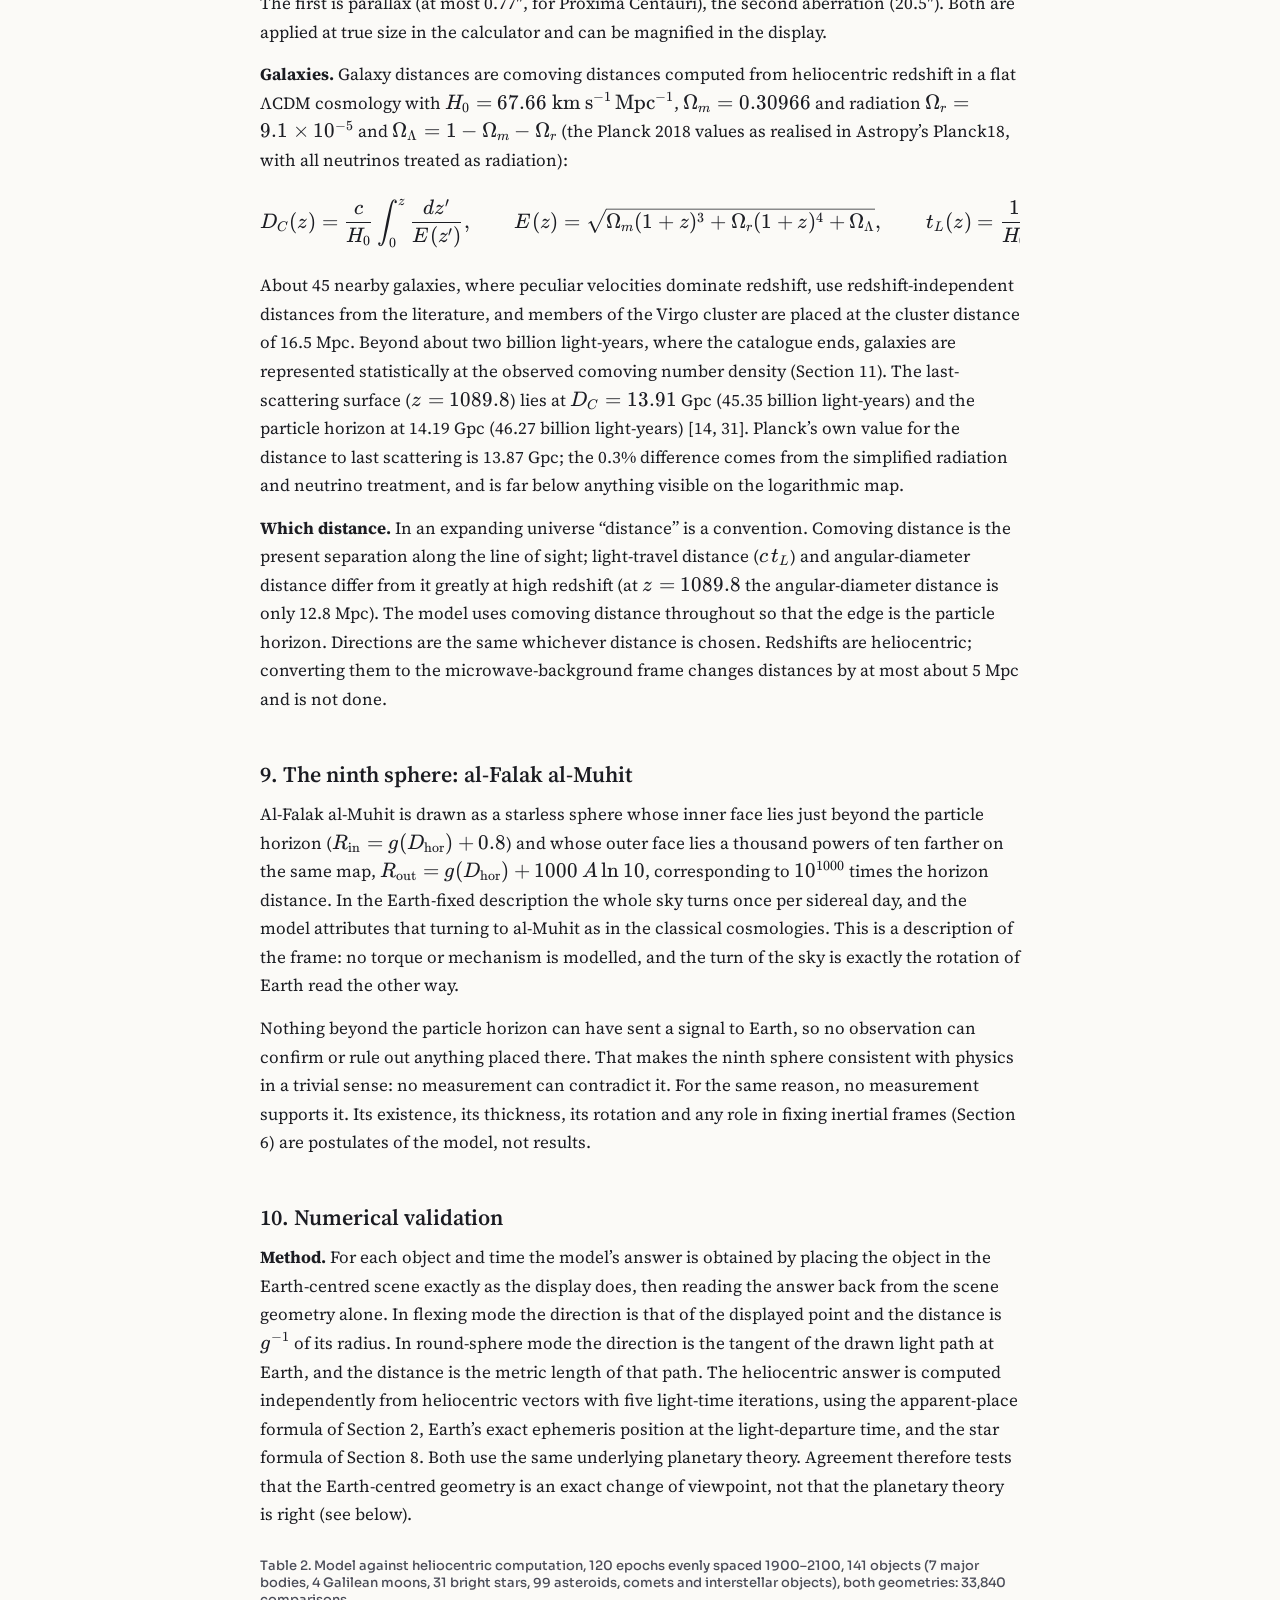
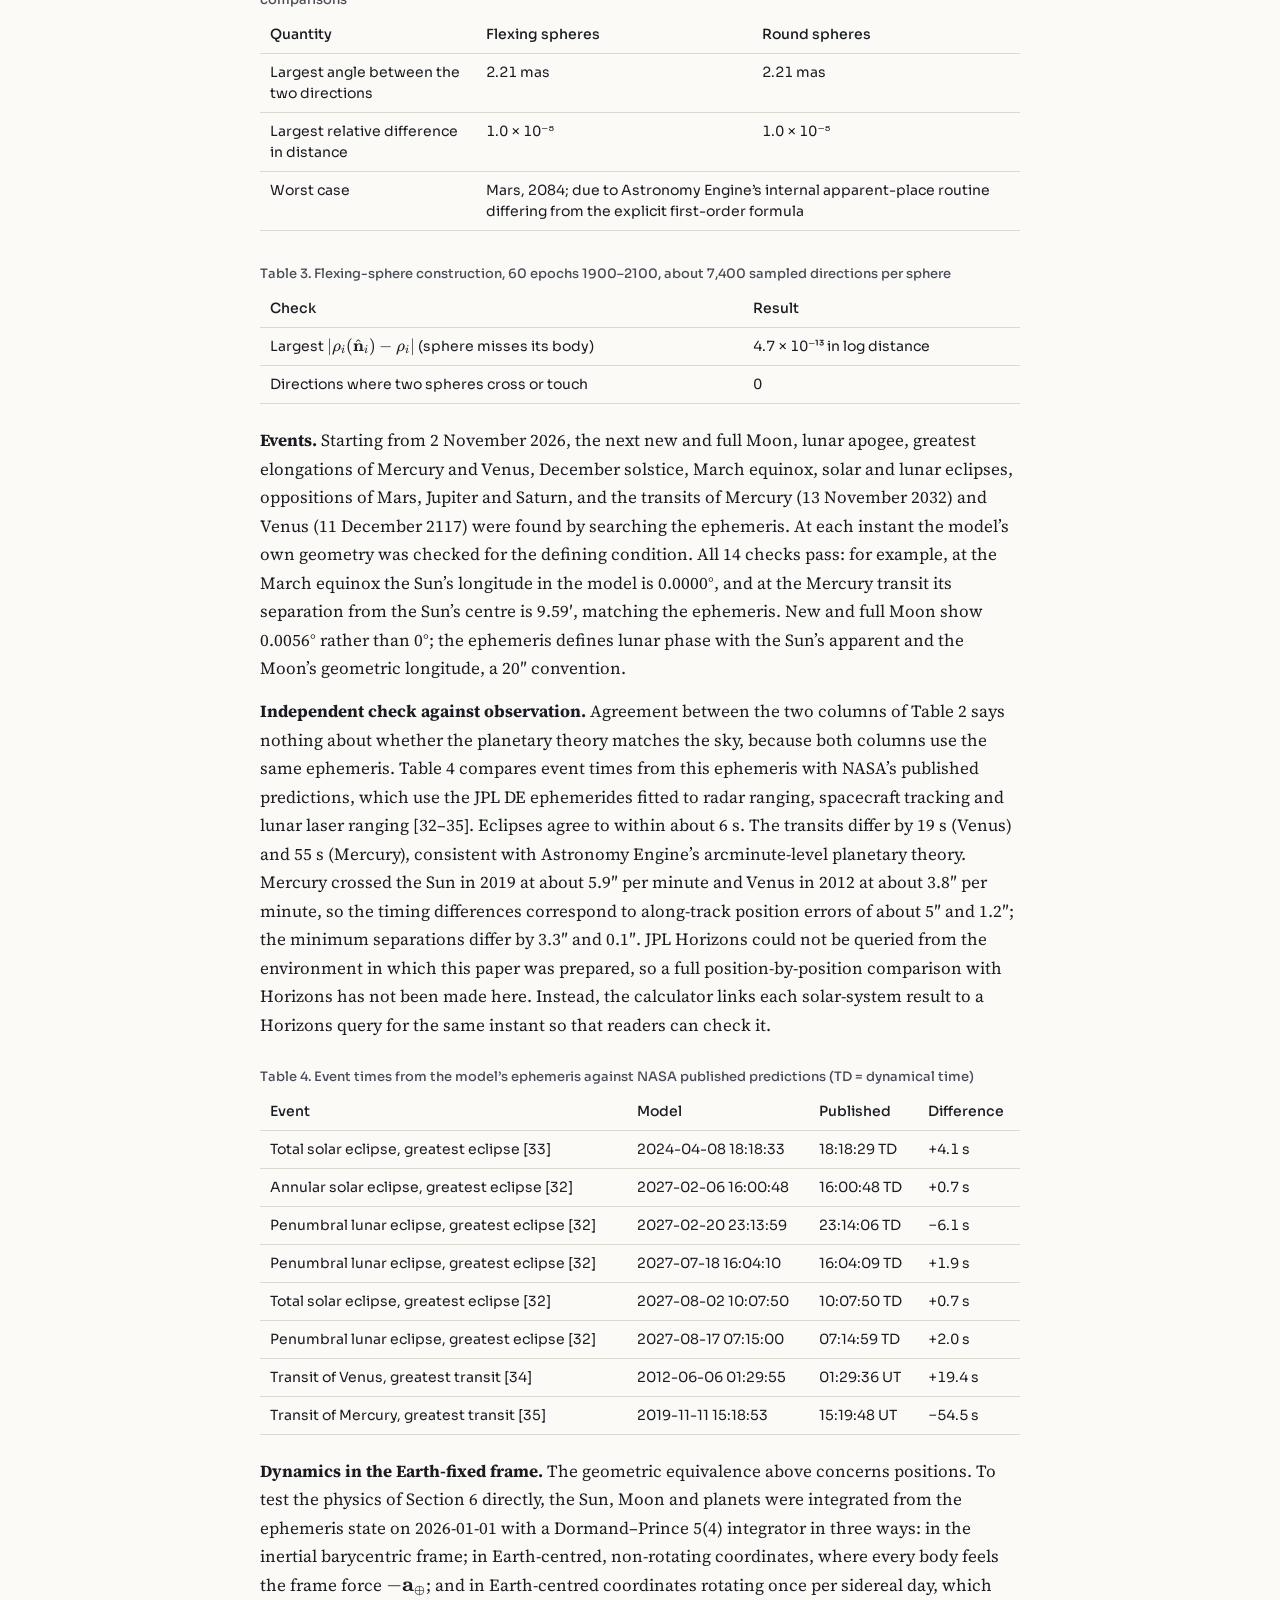
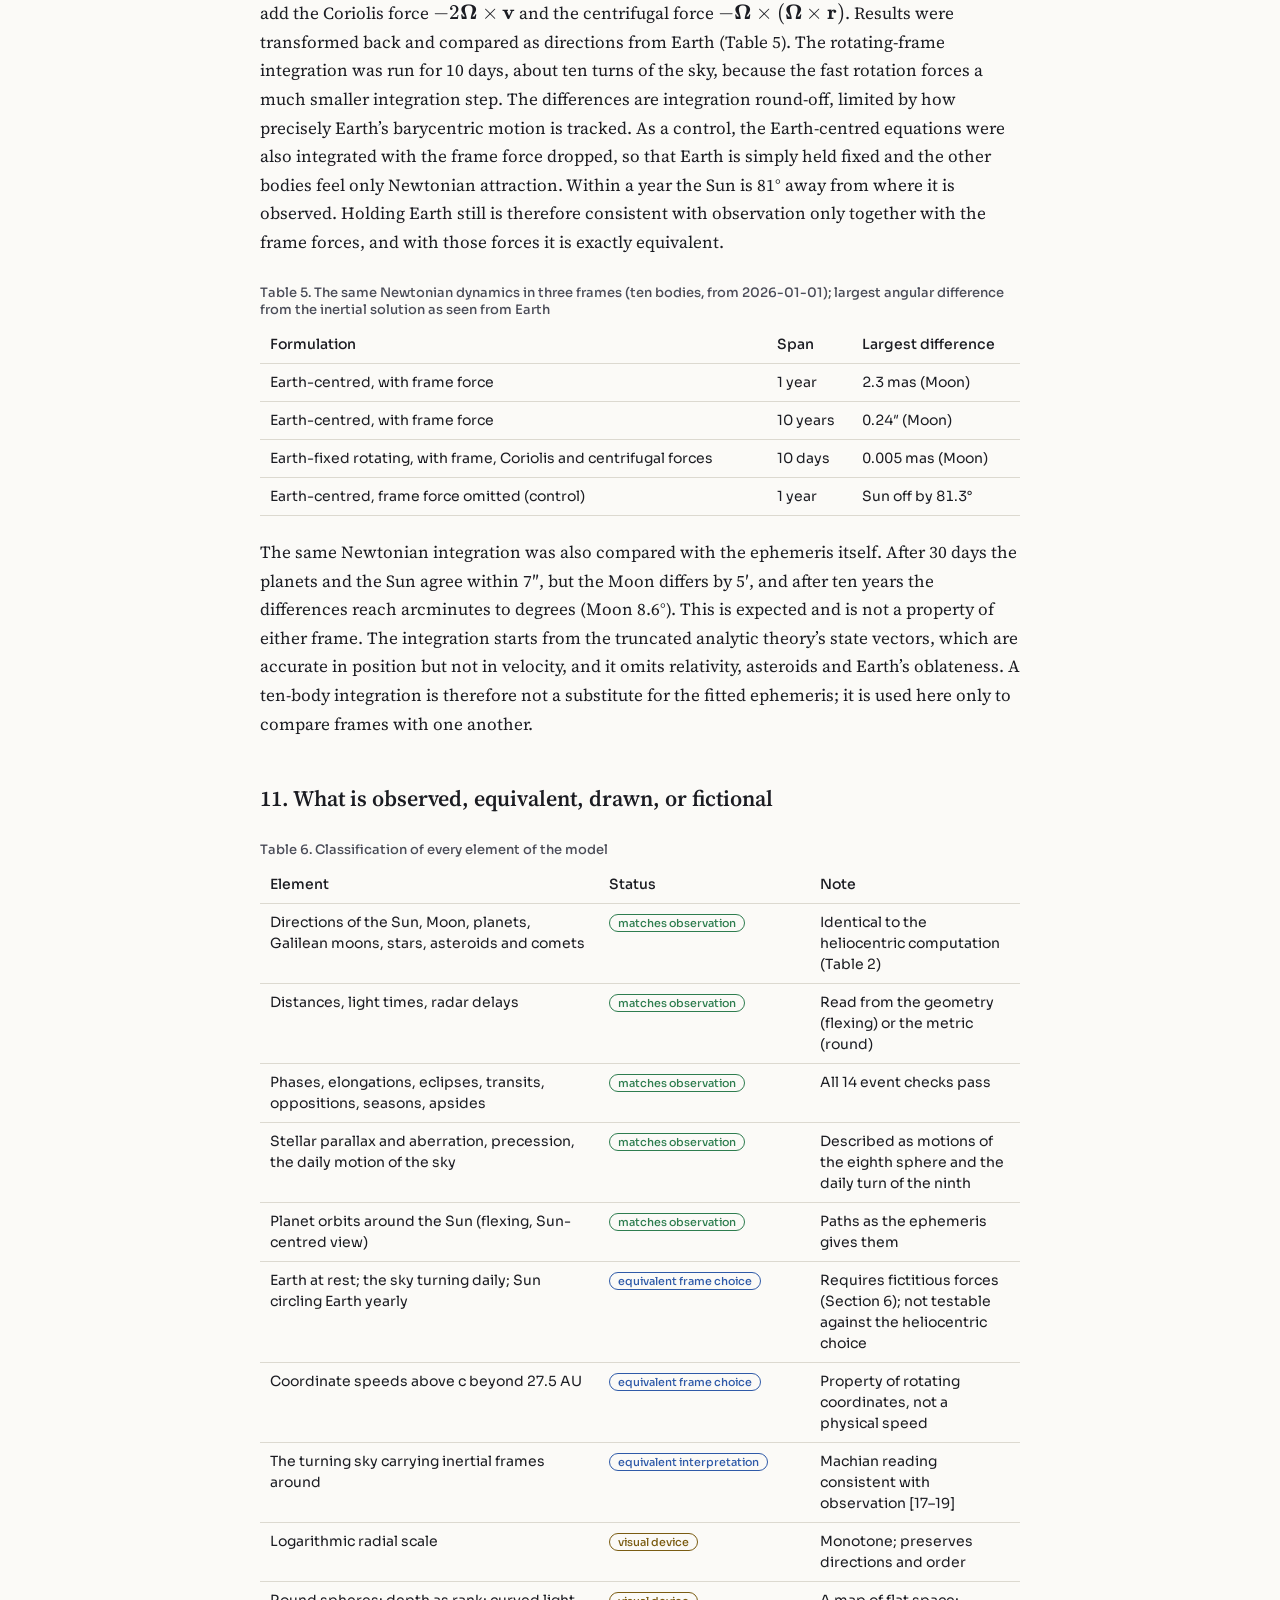
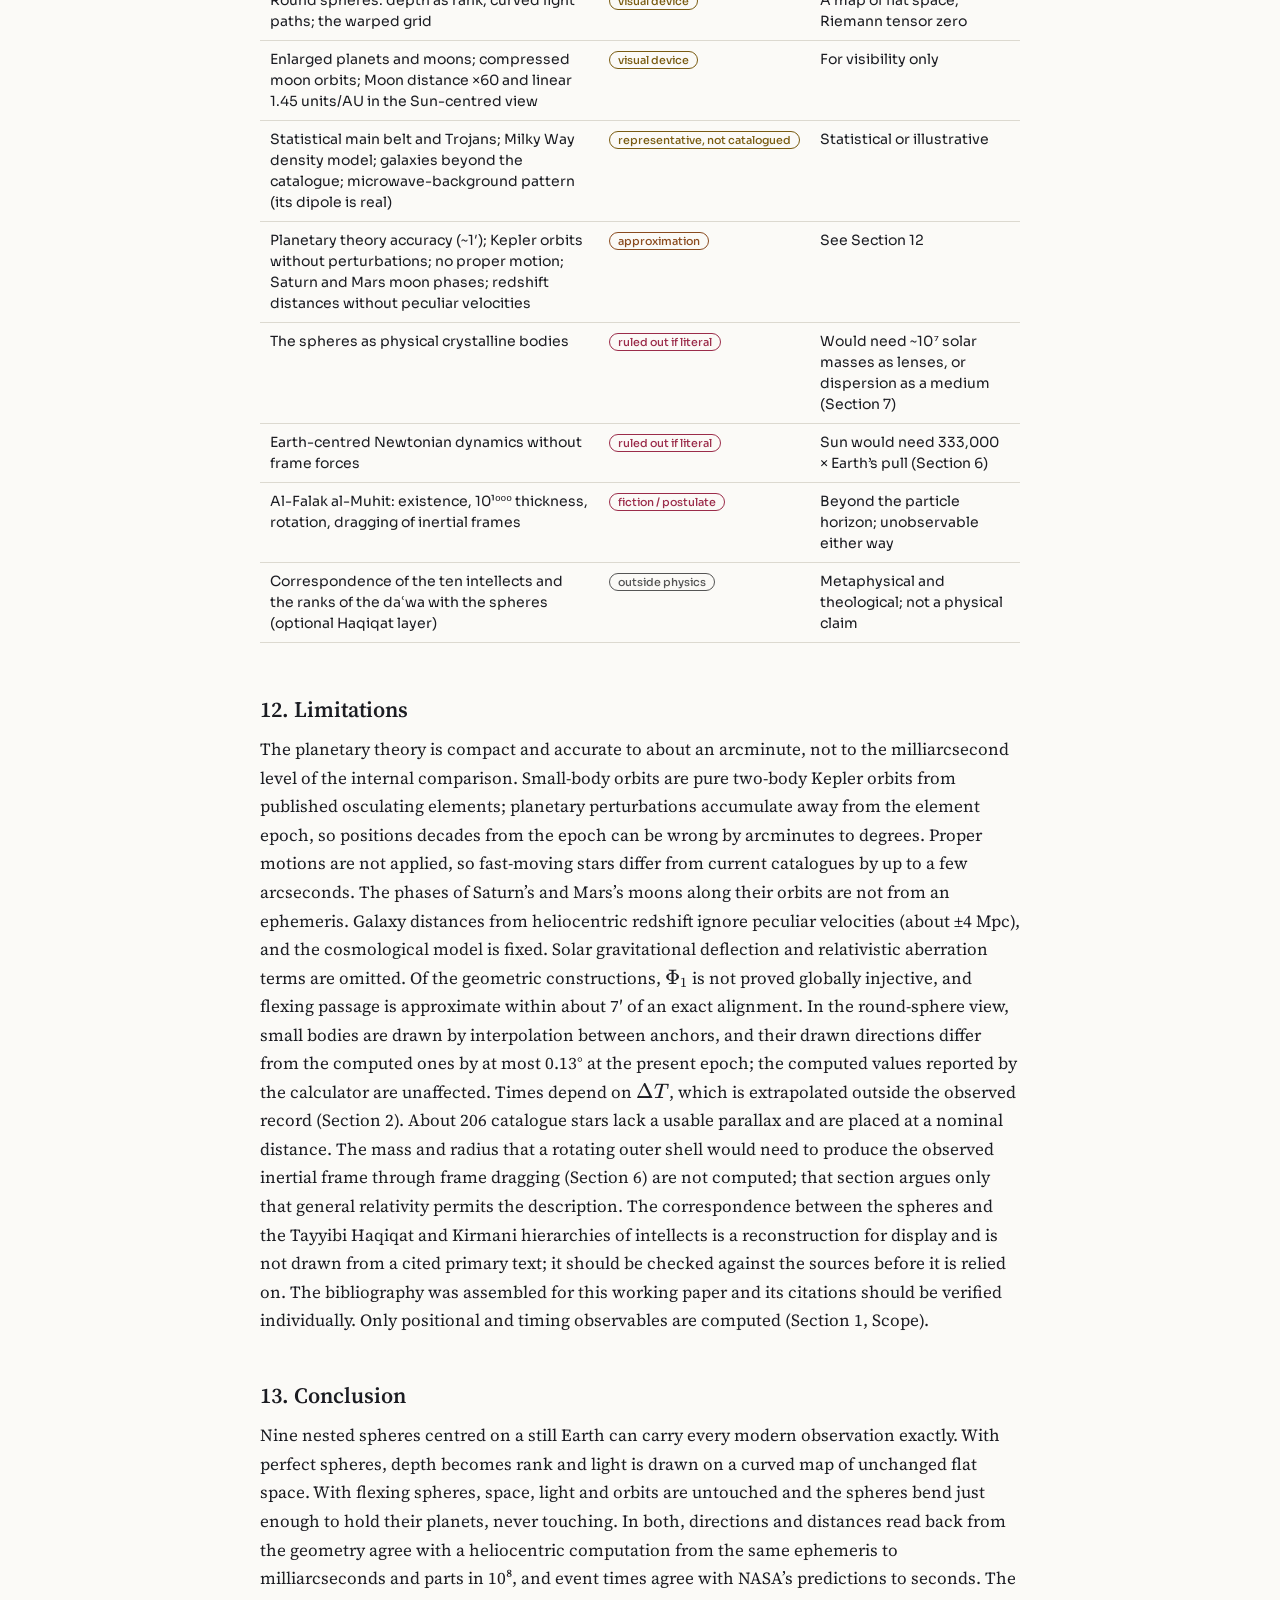
==== commit 7d3df4be: "Referee pass on the paper, real planetary imagery, true-scale journey and capabilities tour Paper - " ====
--- a/paper.html
+++ b/paper.html
@@ -66,7 +66,7 @@
 <p class="meta">November 2026 · accompanies the interactive model “The universe, through a different lens” · source code in <code>js/main.js</code></p>
 
 <section class="abstract"><h2>Abstract</h2>
-<p>We describe an interactive model in which Earth is at rest at the centre of nine nested spheres, after the classical Islamic and Ismaili cosmologies: the Moon, Mercury, Venus, the Sun, Mars, Jupiter and Saturn, a sphere of fixed stars, and an outermost starless sphere, al-Falak al-Muhit. Every body is placed from a modern ephemeris, every star at its measured parallax distance and every galaxy at its comoving distance from redshift, on a single logarithmic radial map from Earth’s surface to the particle horizon. We give two geometric constructions. In the first, the spheres are perfect spheres and depth is rank; the observable sky survives because light paths are drawn as images of straight lines under an explicit map, and lengths are measured in the pulled-back metric. In the second, each sphere is a closed surface in true space that flexes just enough to pass through its planet; we prove the surfaces are always nested and pass exactly through their bodies whenever no two bodies are exactly aligned. Comparing the model with an independent heliocentric computation over 120 dates from 1900 to 2100 and 141 objects, directions agree to within 2.2 milliarcseconds and distances to 1.0 × 10⁻⁸ in both constructions. Eclipse and transit times from the same ephemeris agree with NASA’s published predictions to within seconds, and an integration of Newton’s equations written directly in Earth-centred and Earth-fixed rotating coordinates, with the frame forces included, reproduces the inertial integration to milliarcseconds; without the frame force the Sun is 81° wrong after a year. We then set out what the Earth-fixed description costs in physics (fictitious forces, coordinate speeds above c beyond 27.5 AU), how general covariance and frame dragging allow it, why the spheres cannot be physical lenses or refracting media, and which parts of the model are observation, frame choice, visual device, approximation, or fiction.</p></section>
+<p>We describe an interactive model in which Earth is at rest at the centre of nine nested spheres, after the classical Islamic and Ismaili cosmologies: the Moon, Mercury, Venus, the Sun, Mars, Jupiter and Saturn, a sphere of fixed stars, and an outermost starless sphere, al-Falak al-Muhit. Every body is placed from a modern ephemeris, every star with a measured parallax at its parallax distance and every galaxy at its comoving distance from redshift, on a single logarithmic radial map from Earth’s surface to the particle horizon. We give two geometric constructions. In the first, the spheres are perfect spheres and depth is rank; the observable sky survives because light paths are drawn as images of straight lines under an explicit map, and lengths are measured in the pulled-back metric. In the second, each sphere is a closed surface in true space that flexes just enough to pass through its planet; we prove the surfaces are always nested and pass exactly through their bodies whenever no two bodies are exactly aligned. Reading positions back from the Earth-centred geometry alone and comparing them with a separate heliocentric computation from the same ephemeris over 120 dates from 1900 to 2100 and 141 objects, directions agree to within 2.2 milliarcseconds and distances to 1.0 × 10⁻⁸ in both constructions; this tests the geometry, not the ephemeris. Eclipse and transit times from the same ephemeris agree with NASA’s published predictions to within seconds, and an integration of Newton’s equations written directly in Earth-centred and Earth-fixed rotating coordinates, with the frame forces included, reproduces the inertial integration to milliarcseconds; without the frame force the Sun is 81° wrong after a year. The predictive content of the model is that of the ephemeris it uses; its contribution is the constructions, their proofs, and their verification. We then set out what the Earth-fixed description costs in physics (fictitious forces, coordinate speeds above c beyond 27.5 AU), how general covariance, the standard geocentric reference system of the IAU and frame dragging bear on it, why the spheres cannot be physical lenses or refracting media, and which parts of the model are observation, frame choice, visual device, approximation, or fiction.</p></section>
 
 <nav class="toc" aria-label="Contents">
 <a href="#s1">1. Introduction</a><br><a href="#s2">2. Data and reference frames</a><br><a href="#s3">3. The logarithmic radial map</a><br><a href="#s4">4. Round spheres: rank geometry</a><br><a href="#s5">5. Flexing spheres: nested surfaces in true space</a><br><a href="#s6">6. Dynamics in the Earth-fixed frame</a><br><a href="#s7">7. Light</a><br>
@@ -75,17 +75,18 @@
 
 <h2 id="s1">1. Introduction</h2>
 <p>The Ptolemaic order of the spheres, adopted with modifications by the Ikhwān al-Ṣafāʾ and by Ismaili authors such as Ḥamīd al-Dīn al-Kirmānī, places Earth at the centre and arranges the Moon, Mercury, Venus, the Sun, Mars, Jupiter and Saturn in successive spheres, enclosed by the sphere of the fixed stars and an outermost sphere whose daily turn carries all the rest [1–4]. Telescopic astronomy is usually presented as having refuted this picture. Strictly, what observation refuted was the claim that the planets move in physically separate, concentric shells ordered by distance: Venus shows a full cycle of phases and passes behind the Sun [5], and radar ranging shows planetary distances crossing one another over time.</p>
-<p>Observations themselves are directions, times, brightnesses, spectra and delays. They are coordinate-independent, so any description of the solar system, heliocentric, Tychonic [6] or Earth-centred, that reproduces the same relative positions predicts the same observations. General relativity makes this formal: physical laws take the same form in every coordinate system [7]. The question this paper answers is constructive. Can the nine spheres be kept, nested and centred on a still Earth, while every modern observation is reproduced exactly, and what does physics then say about the description?</p>
+<p>Observations themselves are directions, times, brightnesses, spectra and delays. They are coordinate-independent, so any description of the solar system, heliocentric, Tychonic [6] or Earth-centred, that reproduces the same relative positions predicts the same observations. General relativity makes this formal: its field equations can be written in any coordinate system [7]. As Kretschmann pointed out, general covariance by itself is a property of the formulation rather than a physical principle, since almost any theory can be rewritten covariantly [36, 37]; the physical content is that there are no preferred global coordinates, while local inertial (freely falling, non-rotating) frames remain physically distinguished. In practice astronomy already uses an Earth-centred frame: the Geocentric Celestial Reference System (GCRS) of the IAU 2000 resolutions has its origin at Earth’s centre and is the frame in which satellite orbits, VLBI and apparent places are computed [38]. The equivalence of Earth-centred and Sun-centred descriptions for kinematics is therefore not new; it was noted, for example, by Hoyle [39]. The question this paper answers is constructive. Can the nine spheres be kept, nested and centred on a still Earth, while every modern observation is reproduced exactly, and what does physics then say about the description?</p>
 <p>Section 3 introduces the radial map shared by the whole model. Sections 4 and 5 give two constructions of the spheres. Section 6 treats dynamics in the Earth-fixed frame, Section 7 light, Sections 8 and 9 the outer spheres. Section 10 reports a numerical comparison with an independent heliocentric computation, and Section 11 separates what is observed from what is chosen, drawn or imagined.</p>
+<p><b>Scope.</b> The model does not contain a planetary theory of its own. Positions come from established ephemerides computed in the barycentric frame, and the Earth-centred model is an exact re-expression of them. Its claims are therefore of three kinds: that the two geometric constructions exist and have the stated properties (Sections 4–5, with proofs); that the implementation realises them to the stated numerical precision (Section 10); and that the physical cost of the Earth-fixed description can be stated precisely (Sections 6–7). It makes no claim that Earth is physically at rest in any sense that observation could distinguish. The observables computed are directions, distances, light times and the times of events. Doppler shifts, pulsar timing, tides and brightness are not computed, although they follow from the same transformation.</p>
 
 <h2 id="s2">2. Data and reference frames</h2>
-<p><b>Frames.</b> Positions are computed in the ICRF/J2000 equatorial frame (EQJ) and rotated to the true equator and equinox of date for apparent places, using the precession–nutation rotation of Astronomy Engine 2.1.19 [8]. Earth’s rotation uses Greenwich apparent sidereal time from the same library.</p>
+<p><b>Frames.</b> Positions are computed in the ICRF/J2000 equatorial frame (EQJ) and rotated to the true equator and equinox of date for apparent places, using the precession–nutation rotation of Astronomy Engine 2.1.19 [8]. Nutation follows the IAU 2000B model. Earth’s rotation uses Greenwich apparent sidereal time from the same library.</p>
 <p><b>Time scales.</b> Dates entered by the reader are Universal Time (UT1, approximated by UTC). Planetary theories are evaluated in Terrestrial Time, \(\mathrm{TT}=\mathrm{UT1}+\Delta T\); Astronomy Engine supplies \(\Delta T\) from the Espenak–Meeus polynomials [8, 32]. \(\Delta T\) is measured only since about 1600 and must be extrapolated for the future, so positions of fast-moving bodies as seen from a given place (above all the Moon and the times of local eclipse contacts) become uncertain by seconds to minutes for dates far outside the present century. This is a limit on knowledge of Earth’s rotation, not on the geometry.</p>
-<p><b>Sun, Moon and planets.</b> Heliocentric planetary positions come from a truncated VSOP87 theory [9]; the geocentric Moon from the lunar theory of Montenbruck and Pfleger [10], both as implemented in Astronomy Engine, whose documentation states agreement with NASA JPL ephemerides to within about one arcminute [8]. Jupiter’s Galilean moons follow Lieske’s E5 theory [11].</p>
-<p><b>Apparent places.</b> For a body with heliocentric position \(\mathbf P(t)\) observed from Earth at \(\mathbf E(t)\), the light-time \(\tau\) solves \(c\tau = |\mathbf P(t-\tau)-\mathbf E(t)|\). To first order in \(v/c\), light-time and annual aberration together give the apparent direction</p>
+<p><b>Sun, Moon and planets.</b> Heliocentric planetary positions come from a truncated VSOP87 theory [9]; the geocentric Moon from the lunar theory of Montenbruck and Pfleger [10], both as implemented in Astronomy Engine, whose documentation states agreement with NASA JPL ephemerides to within about one arcminute [8]. Jupiter’s Galilean moons follow the L1.2 theory of Lainey, Duriez and Vienne [11].</p>
+<p><b>Apparent places.</b> For a body with heliocentric position \(\mathbf P(t)\) observed from Earth at \(\mathbf E(t)\), the light-time \(\tau\) solves \(c\tau = |\mathbf P(t-\tau)-\mathbf E(t)|\). To first order in \(v/c\), and neglecting Earth’s acceleration during the light time (at most about 0.01″ for Saturn), light-time and annual aberration together give the apparent direction</p>
 <div class="eq">$$\hat{\mathbf n}_{\rm app}=\frac{\mathbf P(t-\tau)-\mathbf E(t-\tau)}{|\mathbf P(t-\tau)-\mathbf E(t-\tau)|},\qquad d=|\mathbf P(t-\tau)-\mathbf E(t)|,$$</div>
-<p>where \(d\) is the light-time distance used by JPL Horizons as “range”. Gravitational deflection by the Sun (1.75″ at the limb, a few milliarcseconds elsewhere) is not applied.</p>
-<p><b>Stars.</b> The HYG database v4.1 [12] supplies positions, magnitudes, colour indices and distances from Hipparcos and Gaia parallaxes for 8,920 stars brighter than magnitude 6.5; 206 have no usable distance. The twelve zodiac figures follow the al-Ṣūfī sky culture distributed with Stellarium. Proper motion since J2000 is not applied.</p>
+<p>where \(d\) is the light-time distance used by JPL Horizons as “range”. Because both vectors are taken at the same time \(t-\tau\), the Sun’s own motion about the barycentre cancels from the direction exactly, so heliocentric vectors give the barycentric result. Gravitational deflection by the Sun is not applied; it is 1.75″ at the limb, 0.47″ at 1° from the Sun, 46 mas at 10° and 4 mas at 90°.</p>
+<p><b>Stars.</b> The HYG database v4.1 [12] supplies positions, magnitudes, colour indices and trigonometric parallaxes, as compiled in HYG, for 8,920 stars brighter than magnitude 6.5; 206 have no usable distance. The twelve zodiac figures follow the al-Ṣūfī sky culture distributed with Stellarium. Proper motion since J2000 is not applied. Stellar parallax and aberration use Earth’s barycentric position and velocity, as the IAU defines them; using heliocentric values instead would introduce errors of up to 9 mas through the Sun’s barycentric velocity of about 13 m s⁻¹.</p>
 <p><b>Galaxies, clusters and nebulae.</b> OpenNGC [13] supplies 9,879 galaxies with redshifts and 575 clusters and nebulae with parallaxes. Comoving distances use Planck 2018 cosmological parameters [14] (Section 8).</p>
 <p><b>Small bodies.</b> Osculating elements for 359 asteroids and dwarf planets and 118 comets and interstellar objects come from Stellarium’s <code>ssystem_minor.ini</code>, with 3I/ATLAS from the JPL Small-Body Database. They are propagated on two-body Kepler orbits; for hyperbolic orbits the Kepler equation \(e\sinh H-H=M\) is solved by Newton’s method kept inside the bracket \(0\le |H|\le \operatorname{asinh}(|M|/(e-1))\), which plain Newton iteration leaves for nearly parabolic orbits.</p>
 
@@ -101,7 +102,7 @@
 <div class="tw"><table><caption>Table 1. Sphere radii in scene units</caption>
 <thead><tr><th>Sphere</th><th>1 Moon</th><th>2 Mercury</th><th>3 Venus</th><th>4 Sun</th><th>5 Mars</th><th>6 Jupiter</th><th>7 Saturn</th><th>8 stars (inner face)</th></tr></thead>
 <tbody><tr><td>\(R_i\)</td><td class="n">2.4</td><td class="n">4.0</td><td class="n">5.6</td><td class="n">7.4</td><td class="n">9.2</td><td class="n">11.0</td><td class="n">12.8</td><td class="n">13.8</td></tr></tbody></table></div>
-<p><b>Light.</b> A ray arriving at Earth from body \(k\) is, in true space, the straight segment \(\mathbf x(s)=s\,\mathbf p_k\), \(0\le s\le1\). On the round-sphere map it is drawn as the curve \(\gamma(s)=\Phi_1(s\,\mathbf p_k)\). Near Earth the anchor at the centre dominates, so the displacement vanishes and</p>
+<p><b>Light.</b> A ray arriving at Earth from body \(k\) is, in true space and in Earth’s instantaneous rest frame to first order in \(v/c\), the straight segment \(\mathbf x(s)=s\,\mathbf p_k\), \(0\le s\le1\). On the round-sphere map it is drawn as the curve \(\gamma(s)=\Phi_1(s\,\mathbf p_k)\). Near Earth the anchor at the centre dominates, so the displacement vanishes and</p>
 <div class="eq">$$\gamma(s)=\Big(R_\oplus+\frac{A\,|\mathbf p_k|}{b}\,s+O(s^2)\Big)\hat{\mathbf p}_k\quad(s\to0).$$</div>
 <p>The drawn path therefore reaches Earth along the true apparent direction. This is the direction a telescope measures, and it is what the calculator reads back in round-sphere mode.</p>
 <p><b>Distance and the metric.</b> On the map, depth is rank rather than distance. True distances are kept in the geometry through the pulled-back metric \(h=(\Phi_1^{-1})^{*}\delta\): the length of any drawn curve is defined as the Euclidean length of its preimage. The length of \(\gamma\) is then \(|\mathbf p_k|\) exactly, and so are radar delays and light times. Because \(h\) is the flat metric in other coordinates, its Riemann tensor vanishes. The curvature of drawn light paths is a property of the drawing, not of space. Physical laws written in tensor form are unchanged by the substitution (general covariance [7]).</p>
@@ -113,32 +114,34 @@
 $$L_i=\max\!\Big(\rho_\oplus+(i{+}1)\delta,\ \max_{j\le i}\big[\rho_j+(i-j)\delta-k_j c_j\big]\Big),$$
 $$U_i=\min_{l\ge i}\big[\rho_l-(l-i)\delta+k_l c_l\big].$$</div>
 <p><b>Proposition 1 (nesting).</b> For every direction, \(\rho_{i+1}(\hat{\mathbf n})\ge\rho_i(\hat{\mathbf n})+\delta\). <i>Proof.</i> Every term of \(L_i\) reappears in \(L_{i+1}\) increased by \(\delta\), and \(L_{i+1}\) has one more term, so \(L_{i+1}\ge L_i+\delta\). The terms of \(U_{i+1}\) are those of \(U_i\) with \(l\ge i+1\), each increased by \(\delta\), so \(U_{i+1}\ge U_i+\delta\). The base radii satisfy \(\beta_{i+1}\ge\beta_i+\delta\). The function \(f(L,U,\beta)=\min(U,\max(L,\beta))\) is non-decreasing in each argument and \(f(L+\delta,U+\delta,\beta+\delta)=f(L,U,\beta)+\delta\). ∎ Consecutive spheres are therefore separated everywhere by at least a factor \(e^{0.06}\approx1.06\) in distance. They never touch, whatever the planets do.</p>
-<p><b>Proposition 2 (exact passage).</b> If for every pair \(j&lt;l\) with \(C_{jl}=\rho_j-\rho_l+(l-j)\delta>0\) the stiffnesses satisfy \(k_j,k_l\ge C_{jl}/|\hat{\mathbf n}_j-\hat{\mathbf n}_l|^2\), then \(\rho_i(\hat{\mathbf n}_i)=\rho_i\) for every \(i\). <i>Proof.</i> At \(\hat{\mathbf n}_i\) the \(j=i\) term of \(L_i\) and the \(l=i\) term of \(U_i\) both equal \(\rho_i\). The stiffness condition makes every other term of \(L_i\) at most \(\rho_i\) and every other term of \(U_i\) at least \(\rho_i\); the Earth term is below \(\rho_i\) for all bodies. Hence \(L_i(\hat{\mathbf n}_i)=\rho_i=U_i(\hat{\mathbf n}_i)\) and the clamp returns \(\rho_i\). ∎ The model uses \(k=2.05\,C_{jl}/|\hat{\mathbf n}_j-\hat{\mathbf n}_l|^2\), floored at \(k_0\).</p>
+<p><b>Proposition 2 (exact passage).</b> If for every pair \(j&lt;l\) with \(C_{jl}=\rho_j-\rho_l+(l-j)\delta>0\) the stiffnesses satisfy \(k_j,k_l\ge C_{jl}/|\hat{\mathbf n}_j-\hat{\mathbf n}_l|^2\), then \(\rho_i(\hat{\mathbf n}_i)=\rho_i\) for every \(i\). <i>Proof.</i> At \(\hat{\mathbf n}_i\) the \(j=i\) term of \(L_i\) and the \(l=i\) term of \(U_i\) both equal \(\rho_i\). The stiffness condition makes every other term of \(L_i\) at most \(\rho_i\) and every other term of \(U_i\) at least \(\rho_i\); the Earth term is below \(\rho_i\) for all bodies. Hence \(L_i(\hat{\mathbf n}_i)=\rho_i=U_i(\hat{\mathbf n}_i)\) and the clamp returns \(\rho_i\). ∎ Because each stiffness must satisfy every pair it belongs to, the model sets \(k_j=\max\big(k_0,\ 2.05\max_{l}C_{jl}/|\hat{\mathbf n}_j-\hat{\mathbf n}_l|^2\big)\), the maximum taken over all partners \(l\) of \(j\) with \(C_{jl}>0\). The spheres also stay clear of Earth: \(U_i\) never falls below about \(\ln 0.0024\) (the Moon’s perigee distance in AU, the planets’ terms being far larger), whereas the Earth term of \(L_i\) is at most \(\rho_\oplus+8\delta\approx\ln(7\times10^{-5})\).</p>
 <p>Each \(\rho_i\) is continuous (a composition of maxima and minima of continuous functions), so each flexing sphere is a closed, star-shaped, piecewise-smooth surface around Earth, topologically a sphere. When planets are in sphere order and well separated, every sphere is round apart from a gentle bulge. When a planet is out of sphere order by distance (for example Venus beyond the Sun near superior conjunction), its sphere reaches outward in a narrow spike around its direction while the outer spheres dimple away from it. The width of the spike is about \(\sqrt{C/k}\).</p>
-<p><b>The one exception.</b> When two bodies out of sphere order are exactly aligned as seen from Earth (\(\hat{\mathbf n}_j=\hat{\mathbf n}_l\)), the stiffness condition cannot be met. A sphere cannot pass through a body while lying entirely inside a farther sphere that passes through a nearer body in the same direction. This happens only at the instant of an exact transit, occultation or conjunction. The implementation floors \(|\hat{\mathbf n}_j-\hat{\mathbf n}_l|^2\) at \(4\times10^{-6}\) (about 7′), so within that separation passage is approximate.</p>
-<p><b>Sun-centred display.</b> For the view centred on the Sun, the same surfaces are translated with Earth. In the flexing mode all positions are drawn on a linear scale of 1.45 scene units per AU, with the Moon’s distance from Earth enlarged sixty-fold for visibility, so planetary paths around the Sun are their true Kepler ellipses. Earth’s yearly path and the spheres travel together. Nothing about the sky seen from Earth changes.</p>
+<p><b>The one exception.</b> When two bodies out of sphere order are exactly aligned as seen from Earth (\(\hat{\mathbf n}_j=\hat{\mathbf n}_l\)), the stiffness condition cannot be met. A sphere cannot pass through a body while lying entirely inside a farther sphere that passes through a nearer body in the same direction. The obstruction is not a defect of this construction: no nested family with a positive minimum separation can pass through both bodies. This happens only at the instant of an exact transit, occultation or conjunction. The implementation floors \(|\hat{\mathbf n}_j-\hat{\mathbf n}_l|^2\) at \(4\times10^{-6}\) (about 7′), so within that separation passage is approximate.</p>
+<p><b>Sun-centred display.</b> For the view centred on the Sun, the same surfaces are translated with Earth. In the flexing mode all positions are drawn on a linear scale of 1.45 scene units per AU, with the Moon’s distance from Earth enlarged sixty-fold for visibility, so planetary paths around the Sun are drawn as the ephemeris gives them, close to Kepler ellipses. Earth’s yearly path and the spheres travel together. Nothing about the sky seen from Earth changes.</p>
 
 <h2 id="s6">6. Dynamics in the Earth-fixed frame</h2>
-<p>In an inertial (barycentric) frame the bodies obey \(\ddot{\mathbf r}_i=-\sum_{j\ne i}GM_j(\mathbf r_i-\mathbf r_j)/|\mathbf r_i-\mathbf r_j|^3\) plus small post-Newtonian terms. In geocentric coordinates \(\boldsymbol\rho_i=\mathbf r_i-\mathbf r_\oplus\), which also rotate with Earth at angular velocity \(\boldsymbol\Omega\), the same motion reads</p>
-<div class="eq">$$\ddot{\boldsymbol\rho}_i=\mathbf a_i^{\rm grav}-\ddot{\mathbf r}_\oplus-2\boldsymbol\Omega\times\dot{\boldsymbol\rho}_i-\boldsymbol\Omega\times(\boldsymbol\Omega\times\boldsymbol\rho_i)-\dot{\boldsymbol\Omega}\times\boldsymbol\rho_i .$$</div>
-<p>The extra terms are the fictitious forces of a non-inertial frame. The largest, \(-\ddot{\mathbf r}_\oplus\), is a uniform field of strength \(GM_\odot/(1\,\mathrm{AU})^2=5.93\ \mathrm{mm\,s^{-2}}\) pointing away from the Sun. It carries the Sun around its yearly circuit of Earth. Earth’s own gravity at the Sun’s distance is \(GM_\oplus/(1\,\mathrm{AU})^2=1.78\times10^{-5}\ \mathrm{mm\,s^{-2}}\), 333,000 times too weak, the ratio of the Sun’s mass to Earth’s. Without the frame terms an Earth-centred description violates Newton’s laws; with them it is exact. The rotational terms are what swing Foucault’s pendulum [15] and deflect winds and projectiles.</p>
-<p><b>Relativity.</b> General relativity admits any coordinates [7]. In flat spacetime written in coordinates rotating with Earth (cylindrical \(\rho,\varphi,z\)),</p>
-<div class="eq">$$ds^2=-\left(c^2-\Omega^2\rho^2\right)dt^2+2\Omega\rho^2\,d\varphi\,dt+d\rho^2+\rho^2d\varphi^2+dz^2 .$$</div>
-<p>Beyond the light cylinder \(\rho=c/\Omega=27.5\) AU, \(g_{tt}\) changes sign: no observer can remain at fixed coordinates there, and objects at rest in the inertial frame have coordinate speeds above \(c\) (Proxima Centauri about 9,800 \(c\)). These are coordinate speeds. No signal outruns light locally and no physical law is broken, but the Earth-fixed coordinates stop describing anything that can be at rest beyond 27.5 AU.</p>
-<p><b>Frame dragging and Mach’s principle.</b> A rotating mass shell drags inertial frames inside it. In the weak-field limit the interior frames rotate at \(\omega=\tfrac{4GM}{3c^2R}\,\Omega_{\rm shell}\) [16], and Brill and Cohen showed in full general relativity that the dragging becomes complete as the shell approaches its own gravitational radius [17]. For a mass comparable to that of the observable universe, \(GM/(c^2R)\) is of order unity, the coincidence behind Sciama’s account of inertia [18]. Lynden-Bell, Katz and Bičák showed that in relativistic cosmology the inertial frames are fixed by the distribution and motion of matter through the constraint equations [19]. Observationally, gyroscopes stay fixed relative to distant quasars; Gravity Probe B measured the tiny extra dragging by Earth itself [20]. In Earth-fixed language this is a Machian reading: the turning sky carries the local inertial frames around once a sidereal day. The reading is consistent with every observation. Attributing that role to a physical outermost shell is an interpretation, not a result (Section 9).</p>
+<p>In an inertial (barycentric) frame, which in this section we write in Newtonian form, the bodies obey \(\ddot{\mathbf r}_i=-\sum_{j\ne i}GM_j(\mathbf r_i-\mathbf r_j)/|\mathbf r_i-\mathbf r_j|^3\) plus small post-Newtonian terms. In geocentric coordinates \(\mathbf q_i=\mathbf r_i-\mathbf r_\oplus\), which also rotate with Earth at angular velocity \(\boldsymbol\Omega\), the same motion reads</p>
+<div class="eq">$$\ddot{\mathbf q}_i=\mathbf a_i^{\rm grav}-\ddot{\mathbf r}_\oplus-2\boldsymbol\Omega\times\dot{\mathbf q}_i-\boldsymbol\Omega\times(\boldsymbol\Omega\times\mathbf q_i)-\dot{\boldsymbol\Omega}\times\mathbf q_i ,$$</div>
+<p>with time derivatives taken in the rotating frame. The extra terms are the fictitious forces of a non-inertial frame. The largest, \(-\ddot{\mathbf r}_\oplus\), is a uniform field of strength \(GM_\odot/(1\,\mathrm{AU})^2=5.93\ \mathrm{mm\,s^{-2}}\) in the anti-solar direction (at the Sun’s position it points towards Earth). It carries the Sun around its yearly circuit of Earth. Earth’s own gravity at the Sun’s distance is \(GM_\oplus/(1\,\mathrm{AU})^2=1.78\times10^{-5}\ \mathrm{mm\,s^{-2}}\), 333,000 times too weak, the ratio of the Sun’s mass to Earth’s. Without the frame terms an Earth-centred description violates Newton’s laws; with them it is exact. The rotational terms are what turn the swing plane of Foucault’s pendulum [15] and deflect winds and projectiles. In these coordinates total momentum and energy are not conserved in their inertial form; the conservation laws hold with the frame terms included.</p>
+<p><b>The frame force is gravity at Earth’s centre.</b> Since Earth falls freely, \(\ddot{\mathbf r}_\oplus\) equals the external gravitational acceleration at Earth’s centre, so the non-rotating part of the equation above is \(\ddot{\mathbf q}_i=\mathbf a^{\rm grav}(\mathbf q_i)-\mathbf a^{\rm grav}_{\rm ext}(\mathbf 0)\). By the equivalence principle the uniform part of the external field cannot be detected in a freely falling frame, which is why the non-rotating geocentric frame (the GCRS [38]) is a legitimate local inertial frame in general relativity, with the Sun and Moon entering near Earth only through tidal terms. The “fictitious” label applies in Newtonian language. The rotating Earth-fixed frame is different in kind: gyroscopes and Foucault pendulums detect its rotation locally.</p>
+<p><b>Relativity.</b> General relativity admits any coordinates [7]. In flat spacetime written in coordinates rotating with Earth (cylindrical radius \(r_\perp\), angle \(\varphi\), height \(z\)),</p>
+<div class="eq">$$ds^2=-\left(c^2-\Omega^2r_\perp^2\right)dt^2+2\Omega r_\perp^2\,d\varphi\,dt+dr_\perp^2+r_\perp^2d\varphi^2+dz^2 .$$</div>
+<p>Beyond the light cylinder \(r_\perp=c/\Omega=27.5\) AU, \(g_{tt}\) changes sign: no observer can remain at fixed coordinates there, and objects at rest in the inertial frame have coordinate speeds above \(c\) (Proxima Centauri, whose distance from Earth’s axis is 1.23 × 10⁵ AU, about 4,500 \(c\)). These are coordinate speeds. No signal outruns light locally and no physical law is broken, but the Earth-fixed coordinates stop describing anything that can be at rest beyond 27.5 AU.</p>
+<p><b>Frame dragging and Mach’s principle.</b> A rotating mass shell drags inertial frames inside it. In the weak-field limit the interior frames rotate at \(\omega=\tfrac{4GM}{3c^2R}\,\Omega_{\rm shell}\) [16], and Brill and Cohen showed in full general relativity that the dragging becomes complete as the shell approaches its own gravitational radius [17]. For a mass comparable to that of the observable universe, \(GM/(c^2R)\) is of order unity, the coincidence behind Sciama’s account of inertia [18]. Lynden-Bell, Katz and Bičák showed that in relativistic cosmology the inertial frames are fixed by the distribution and motion of matter through the constraint equations [19]. Observationally, gyroscopes stay fixed relative to distant quasars; Gravity Probe B measured the tiny extra dragging by Earth itself [20]. In Earth-fixed language this is a Machian reading: the turning sky carries the local inertial frames around once a sidereal day. The reading is consistent with every observation. Three cautions apply. General relativity is not fully Machian: it has solutions with inertia but no distant matter, and solutions with rotating matter, so the theory permits a Machian reading without requiring it. The Brill–Cohen result concerns a slowly rotating shell; in Earth-fixed coordinates the distant universe moves at coordinate speeds far above \(c\), so it cannot be modelled as a rigid material shell in those coordinates, and the Machian statement is properly one about the relation between matter and local frames, not about the turning of a body. Observationally, the universe does not rotate relative to local inertial frames: the microwave background limits any global vorticity to below about \(10^{-10}\) of the expansion rate [40]. That agreement between distant matter and local gyroscopes is what makes the Machian reading available at all. Attributing it to a physical outermost shell is an interpretation, not a result (Section 9).</p>
 
 <h2 id="s7">7. Light</h2>
 <p>In every description light moves locally at \(c\). Aberration [21], light-time [22], parallax [23] and the solar deflection, \(1.75''\) at the limb [24] and now confirmed by VLBI to \(|\gamma-1|\sim10^{-4}\) [25], together with the Shapiro delay [26] (confirmed by Cassini to \(\gamma-1=(2.1\pm2.3)\times10^{-5}\) [27]; review in [28]), are physical effects. The heliocentric and flexing-sphere descriptions share them because their space is the same space. In the round-sphere map, light paths are drawn curved, sometimes by tens of degrees; the curvature is that of the map (Section 4).</p>
-<p><b>Why the spheres cannot be physical lenses.</b> A mass \(M\) deflects a ray passing at distance \(b\) by \(\alpha=4GM/(c^2b)\). Bending paths by about half a radian at \(b\sim1\) AU would need \(M\approx\alpha c^2b/(4G)\approx1.3\times10^7\,M_\odot\), which would destroy every planetary orbit and add delays radar does not see.</p>
+<p><b>Why the spheres cannot be physical lenses.</b> A mass \(M\) deflects a ray passing at distance \(b\) by \(\alpha=4GM/(c^2b)\). Bending paths by about half a radian at \(b\sim1\) AU would need \(M\approx\alpha c^2b/(4G)\approx1.3\times10^7\,M_\odot\). The weak-field formula is only an estimate here, since such a mass has a Schwarzschild radius of 0.25 AU, but the conclusion does not depend on the factor: the mass would destroy every planetary orbit and add delays radar does not see.</p>
 <p><b>Why they cannot be refracting crystal.</b> A graded-index medium can steer light along chosen paths, as in transformation optics [29, 30]. Every real medium is dispersive, however: colours, radio waves and radar pulses would follow different paths and arrive at different times. Optical and radio positions, and radar and optical timings, agree. The spheres in this model are therefore geometry, not matter.</p>
 
 <h2 id="s8">8. The eighth sphere: stars, galaxies and the edge</h2>
-<p><b>Stars at their distances.</b> Each star sits at \(r=1/\varpi\) on the logarithmic map, so the zodiac figures stretch through depth while their directions from Earth are unchanged. Two yearly effects are carried by the eighth sphere as a motion locked to the Sun’s annual circuit. For a star in direction \(\hat{\mathbf n}\) with parallax \(\varpi\) (radians per AU), Earth heliocentric position \(\mathbf E\) and velocity \(\mathbf V\),</p>
+<p><b>Stars at their distances.</b> Each star sits at \(r=1/\varpi\) on the logarithmic map, so the zodiac figures stretch through depth while their directions from Earth are unchanged. Two yearly effects are carried by the eighth sphere as a motion locked to the Sun’s annual circuit. For a star in barycentric direction \(\hat{\mathbf n}\) with parallax \(\varpi\) (radians per AU), Earth’s barycentric position \(\mathbf E\) and velocity \(\mathbf V\),</p>
 <div class="eq">$$\hat{\mathbf n}_1=\frac{\hat{\mathbf n}-\varpi\,[\mathbf E-(\mathbf E\cdot\hat{\mathbf n})\hat{\mathbf n}]}{|\cdots|},\qquad \hat{\mathbf n}_{\rm app}=\frac{\hat{\mathbf n}_1+[\mathbf V-(\mathbf V\cdot\hat{\mathbf n}_1)\hat{\mathbf n}_1]/c}{|\cdots|}.$$</div>
 <p>The first is parallax (at most 0.77″, for Proxima Centauri), the second aberration (20.5″). Both are applied at true size in the calculator and can be magnified in the display.</p>
-<p><b>Galaxies.</b> Galaxy distances are comoving distances computed from heliocentric redshift in a flat ΛCDM cosmology with \(H_0=67.66\ \mathrm{km\,s^{-1}\,Mpc^{-1}}\), \(\Omega_m=0.30966\) and radiation \(\Omega_r=9.1\times10^{-5}\) (the Planck 2018 values as realised in Astropy’s Planck18):</p>
+<p><b>Galaxies.</b> Galaxy distances are comoving distances computed from heliocentric redshift in a flat ΛCDM cosmology with \(H_0=67.66\ \mathrm{km\,s^{-1}\,Mpc^{-1}}\), \(\Omega_m=0.30966\) and radiation \(\Omega_r=9.1\times10^{-5}\) and \(\Omega_\Lambda=1-\Omega_m-\Omega_r\) (the Planck 2018 values as realised in Astropy’s Planck18, with all neutrinos treated as radiation):</p>
 <div class="eq">$$D_C(z)=\frac{c}{H_0}\int_0^z\frac{dz'}{E(z')},\qquad E(z)=\sqrt{\Omega_m(1+z)^3+\Omega_r(1+z)^4+\Omega_\Lambda},\qquad t_L(z)=\frac{1}{H_0}\int_0^z\frac{dz'}{(1+z')E(z')}.$$</div>
-<p>About 45 nearby galaxies, where peculiar velocities dominate redshift, use redshift-independent distances from the literature, and members of the Virgo cluster are placed at the cluster distance of 16.5 Mpc. Beyond about two billion light-years, where the catalogue ends, galaxies are represented statistically at the observed comoving number density (Section 11). The last-scattering surface (\(z=1089.8\)) lies at \(D_C=13.91\) Gpc (45.35 billion light-years) and the particle horizon at 14.19 Gpc (46.27 billion light-years) [14, 31].</p>
+<p>About 45 nearby galaxies, where peculiar velocities dominate redshift, use redshift-independent distances from the literature, and members of the Virgo cluster are placed at the cluster distance of 16.5 Mpc. Beyond about two billion light-years, where the catalogue ends, galaxies are represented statistically at the observed comoving number density (Section 11). The last-scattering surface (\(z=1089.8\)) lies at \(D_C=13.91\) Gpc (45.35 billion light-years) and the particle horizon at 14.19 Gpc (46.27 billion light-years) [14, 31]. Planck’s own value for the distance to last scattering is 13.87 Gpc; the 0.3% difference comes from the simplified radiation and neutrino treatment, and is far below anything visible on the logarithmic map.</p>
+<p><b>Which distance.</b> In an expanding universe “distance” is a convention. Comoving distance is the present separation along the line of sight; light-travel distance (\(c\,t_L\)) and angular-diameter distance differ from it greatly at high redshift (at \(z=1089.8\) the angular-diameter distance is only 12.8 Mpc). The model uses comoving distance throughout so that the edge is the particle horizon. Directions are the same whichever distance is chosen. Redshifts are heliocentric; converting them to the microwave-background frame changes distances by at most about 5 Mpc and is not done.</p>
 
 <h2 id="s9">9. The ninth sphere: al-Falak al-Muhit</h2>
 <p>Al-Falak al-Muhit is drawn as a starless sphere whose inner face lies just beyond the particle horizon (\(R_{\rm in}=g(D_{\rm hor})+0.8\)) and whose outer face lies a thousand powers of ten farther on the same map, \(R_{\rm out}=g(D_{\rm hor})+1000\,A\ln10\), corresponding to \(10^{1000}\) times the horizon distance. In the Earth-fixed description the whole sky turns once per sidereal day, and the model attributes that turning to al-Muhit as in the classical cosmologies. This is a description of the frame: no torque or mechanism is modelled, and the turn of the sky is exactly the rotation of Earth read the other way.</p>
@@ -160,7 +163,7 @@
 <tr><td>Directions where two spheres cross or touch</td><td class="n">0</td></tr>
 </tbody></table></div>
 <p><b>Events.</b> Starting from 2 November 2026, the next new and full Moon, lunar apogee, greatest elongations of Mercury and Venus, December solstice, March equinox, solar and lunar eclipses, oppositions of Mars, Jupiter and Saturn, and the transits of Mercury (13 November 2032) and Venus (11 December 2117) were found by searching the ephemeris. At each instant the model’s own geometry was checked for the defining condition. All 14 checks pass: for example, at the March equinox the Sun’s longitude in the model is 0.0000°, and at the Mercury transit its separation from the Sun’s centre is 9.59′, matching the ephemeris. New and full Moon show 0.0056° rather than 0°; the ephemeris defines lunar phase with the Sun’s apparent and the Moon’s geometric longitude, a 20″ convention.</p>
-<p><b>Independent check against observation.</b> Agreement between the two columns of Table 2 says nothing about whether the planetary theory matches the sky, because both columns use the same ephemeris. Table 4 compares event times from this ephemeris with NASA’s published predictions, which use the JPL DE ephemerides fitted to radar ranging, spacecraft tracking and lunar laser ranging [32–35]. Eclipses agree to within about 6 s. The transits differ by 19 s (Venus) and 55 s (Mercury), consistent with Astronomy Engine’s arcminute-level planetary theory: at Mercury’s transit rate of about 4″ per minute, a 3″ error in the planet’s position shifts mid-transit by about a minute, and the minimum separations differ by 0.1″ and 3.3″. JPL Horizons could not be queried from the environment in which this paper was prepared, so a full position-by-position comparison with Horizons has not been made here. Instead, the calculator links each solar-system result to a Horizons query for the same instant so that readers can check it.</p>
+<p><b>Independent check against observation.</b> Agreement between the two columns of Table 2 says nothing about whether the planetary theory matches the sky, because both columns use the same ephemeris. Table 4 compares event times from this ephemeris with NASA’s published predictions, which use the JPL DE ephemerides fitted to radar ranging, spacecraft tracking and lunar laser ranging [32–35]. Eclipses agree to within about 6 s. The transits differ by 19 s (Venus) and 55 s (Mercury), consistent with Astronomy Engine’s arcminute-level planetary theory. Mercury crossed the Sun in 2019 at about 5.9″ per minute and Venus in 2012 at about 3.8″ per minute, so the timing differences correspond to along-track position errors of about 5″ and 1.2″; the minimum separations differ by 3.3″ and 0.1″. JPL Horizons could not be queried from the environment in which this paper was prepared, so a full position-by-position comparison with Horizons has not been made here. Instead, the calculator links each solar-system result to a Horizons query for the same instant so that readers can check it.</p>
 <div class="tw"><table><caption>Table 4. Event times from the model’s ephemeris against NASA published predictions (TD = dynamical time)</caption>
 <thead><tr><th>Event</th><th>Model</th><th>Published</th><th class="n">Difference</th></tr></thead>
 <tbody>
@@ -192,7 +195,7 @@
 <tr><td>Distances, light times, radar delays</td><td><span class="tag t-obs">matches observation</span></td><td>Read from the geometry (flexing) or the metric (round)</td></tr>
 <tr><td>Phases, elongations, eclipses, transits, oppositions, seasons, apsides</td><td><span class="tag t-obs">matches observation</span></td><td>All 14 event checks pass</td></tr>
 <tr><td>Stellar parallax and aberration, precession, the daily motion of the sky</td><td><span class="tag t-obs">matches observation</span></td><td>Described as motions of the eighth sphere and the daily turn of the ninth</td></tr>
-<tr><td>Planet orbits around the Sun (flexing, Sun-centred view)</td><td><span class="tag t-obs">matches observation</span></td><td>True Kepler ellipses</td></tr>
+<tr><td>Planet orbits around the Sun (flexing, Sun-centred view)</td><td><span class="tag t-obs">matches observation</span></td><td>Paths as the ephemeris gives them</td></tr>
 <tr><td>Earth at rest; the sky turning daily; Sun circling Earth yearly</td><td><span class="tag t-eq">equivalent frame choice</span></td><td>Requires fictitious forces (Section 6); not testable against the heliocentric choice</td></tr>
 <tr><td>Coordinate speeds above c beyond 27.5 AU</td><td><span class="tag t-eq">equivalent frame choice</span></td><td>Property of rotating coordinates, not a physical speed</td></tr>
 <tr><td>The turning sky carrying inertial frames around</td><td><span class="tag t-eq">equivalent interpretation</span></td><td>Machian reading consistent with observation [17–19]</td></tr>
@@ -208,10 +211,10 @@
 </tbody></table></div>
 
 <h2 id="s12">12. Limitations</h2>
-<p>The planetary theory is compact and accurate to about an arcminute, not to the milliarcsecond level of the internal comparison. Small-body orbits are pure two-body Kepler orbits from published osculating elements; planetary perturbations accumulate away from the element epoch, so positions decades from the epoch can be wrong by arcminutes to degrees. Proper motions are not applied, so fast-moving stars differ from current catalogues by up to a few arcseconds. The phases of Saturn’s and Mars’s moons along their orbits are not from an ephemeris. Galaxy distances from heliocentric redshift ignore peculiar velocities (about ±4 Mpc), and the cosmological model is fixed. Solar gravitational deflection and relativistic aberration terms are omitted. Of the geometric constructions, \(\Phi_1\) is not proved globally injective, and flexing passage is approximate within about 7′ of an exact alignment. In the round-sphere view, small bodies are drawn by interpolation between anchors, and their drawn directions differ from the computed ones by at most 0.13° at the present epoch; the computed values reported by the calculator are unaffected. Times depend on \(\Delta T\), which is extrapolated outside the observed record (Section 2). About 206 catalogue stars lack a usable parallax and are placed at a nominal distance. The mass and radius that a rotating outer shell would need to produce the observed inertial frame through frame dragging (Section 6) are not computed; that section argues only that general relativity permits the description. The correspondence between the spheres and the Tayyibi Haqiqat and Kirmani hierarchies of intellects is a reconstruction for display and is not drawn from a cited primary text; it should be checked against the sources before it is relied on. The bibliography was assembled for this working paper and its citations should be verified individually.</p>
+<p>The planetary theory is compact and accurate to about an arcminute, not to the milliarcsecond level of the internal comparison. Small-body orbits are pure two-body Kepler orbits from published osculating elements; planetary perturbations accumulate away from the element epoch, so positions decades from the epoch can be wrong by arcminutes to degrees. Proper motions are not applied, so fast-moving stars differ from current catalogues by up to a few arcseconds. The phases of Saturn’s and Mars’s moons along their orbits are not from an ephemeris. Galaxy distances from heliocentric redshift ignore peculiar velocities (about ±4 Mpc), and the cosmological model is fixed. Solar gravitational deflection and relativistic aberration terms are omitted. Of the geometric constructions, \(\Phi_1\) is not proved globally injective, and flexing passage is approximate within about 7′ of an exact alignment. In the round-sphere view, small bodies are drawn by interpolation between anchors, and their drawn directions differ from the computed ones by at most 0.13° at the present epoch; the computed values reported by the calculator are unaffected. Times depend on \(\Delta T\), which is extrapolated outside the observed record (Section 2). About 206 catalogue stars lack a usable parallax and are placed at a nominal distance. The mass and radius that a rotating outer shell would need to produce the observed inertial frame through frame dragging (Section 6) are not computed; that section argues only that general relativity permits the description. The correspondence between the spheres and the Tayyibi Haqiqat and Kirmani hierarchies of intellects is a reconstruction for display and is not drawn from a cited primary text; it should be checked against the sources before it is relied on. The bibliography was assembled for this working paper and its citations should be verified individually. Only positional and timing observables are computed (Section 1, Scope).</p>
 
 <h2 id="s13">13. Conclusion</h2>
-<p>Nine nested spheres centred on a still Earth can carry every modern observation exactly. With perfect spheres, depth becomes rank and light is drawn on a curved map of unchanged flat space. With flexing spheres, space, light and orbits are untouched and the spheres bend just enough to hold their planets, never touching. In both, directions and distances agree with an independent heliocentric computation to milliarcseconds and parts in 10⁸. The price is paid in simplicity rather than correctness: fictitious forces, a rotating frame that cannot hold objects at rest beyond 27.5 AU, and an outermost sphere that no observation can reach. What physics cannot decide is which point is the centre. What it does single out, the inertial frames that do not rotate against the distant galaxies, the Earth-fixed description can only reproduce through frame terms, or interpret through frame dragging.</p>
+<p>Nine nested spheres centred on a still Earth can carry every modern observation exactly. With perfect spheres, depth becomes rank and light is drawn on a curved map of unchanged flat space. With flexing spheres, space, light and orbits are untouched and the spheres bend just enough to hold their planets, never touching. In both, directions and distances read back from the geometry agree with a heliocentric computation from the same ephemeris to milliarcseconds and parts in 10⁸, and event times agree with NASA’s predictions to seconds. The price is paid in simplicity rather than correctness: fictitious forces, a rotating frame that cannot hold objects at rest beyond 27.5 AU, and an outermost sphere that no observation can reach. Physics does not choose a centre for coordinates. It does single out two things: the barycentre, about which total momentum vanishes, and the local inertial frames that do not rotate against the distant galaxies. The non-rotating geocentric frame is itself one of these locally, which is why astronomers use it; the rotating Earth-fixed frame, in which the sky turns, can reproduce them only through frame terms, or interpret them through frame dragging. The result is a faithful re-expression of modern astronomy in classical form. It is not a rival theory, and it makes no prediction that the heliocentric description does not.</p>
 
 <h2 id="refs">References</h2>
 <ol class="refs">
@@ -225,7 +228,7 @@
 <li>D. Cross, <i>Astronomy Engine</i>, version 2.1.19, software and documentation, github.com/cosinekitty/astronomy.</li>
 <li>P. Bretagnon and G. Francou, “Planetary theories in rectangular and spherical variables: VSOP87 solutions,” <i>Astronomy &amp; Astrophysics</i> 202, 309 (1988).</li>
 <li>O. Montenbruck and T. Pfleger, <i>Astronomy on the Personal Computer</i>, 4th ed. (Springer, 2000).</li>
-<li>J. H. Lieske, “Galilean satellite ephemerides E5,” <i>Astronomy &amp; Astrophysics Supplement</i> 129, 205 (1998).</li>
+<li>V. Lainey, L. Duriez and A. Vienne, “Synthetic representation of the Galilean satellites’ orbital motions from L1 ephemerides,” <i>Astronomy &amp; Astrophysics</i> 456, 783 (2006).</li>
 <li>D. Nash, <i>HYG Database</i> v4.1 (astronexus), CC BY-SA 4.0.</li>
 <li>M. Verga, <i>OpenNGC</i>, CC BY-SA 4.0.</li>
 <li>Planck Collaboration, N. Aghanim et al., “Planck 2018 results. VI. Cosmological parameters,” <i>Astronomy &amp; Astrophysics</i> 641, A6 (2020).</li>
@@ -250,6 +253,11 @@
 <li>F. Espenak, “Total Solar Eclipse of 2024 Apr 08,” EclipseWise (eclipsewise.com/solar/SEprime/2001-2100/SE2024Apr08Tprime.html).</li>
 <li>F. Espenak, “The 2012 Transit of Venus,” NASA Goddard Space Flight Center (eclipse.gsfc.nasa.gov/OH/transit12.html).</li>
 <li>F. Espenak, “2019 Transit of Mercury,” EclipseWise (eclipsewise.com/oh/tm2019.html).</li>
+<li>E. Kretschmann, “Über den physikalischen Sinn der Relativitätspostulate,” <i>Annalen der Physik</i> 53, 575 (1917).</li>
+<li>J. D. Norton, “General covariance and the foundations of general relativity: eight decades of dispute,” <i>Reports on Progress in Physics</i> 56, 791 (1993).</li>
+<li>M. Soffel et al., “The IAU 2000 resolutions for astrometry, celestial mechanics, and metrology in the relativistic framework,” <i>Astronomical Journal</i> 126, 2687 (2003).</li>
+<li>F. Hoyle, <i>Nicolaus Copernicus: An Essay on His Life and Work</i> (Heinemann, London, 1973).</li>
+<li>D. Saadeh, S. M. Feeney, A. Pontzen, H. V. Peiris and J. D. McEwen, “How isotropic is the Universe?,” <i>Physical Review Letters</i> 117, 131302 (2016).</li>
 </ol>
 
 <footer>
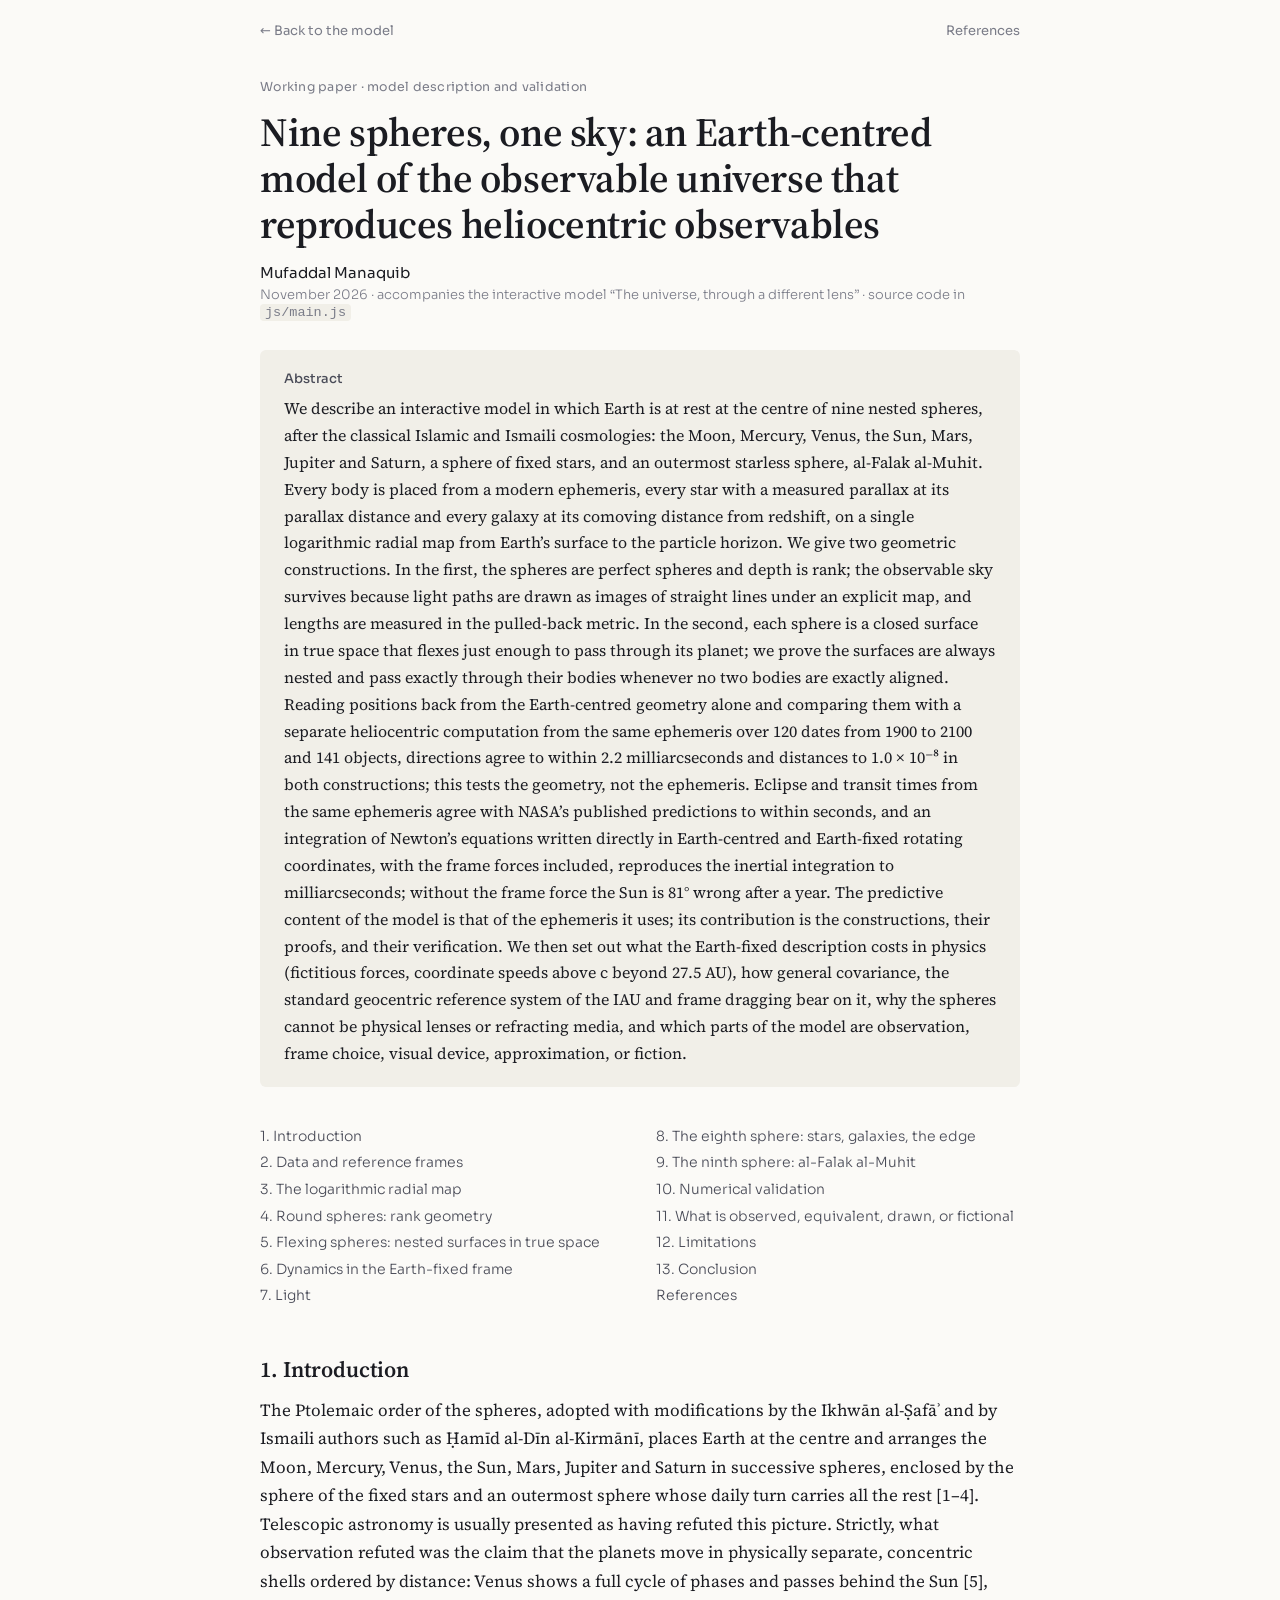
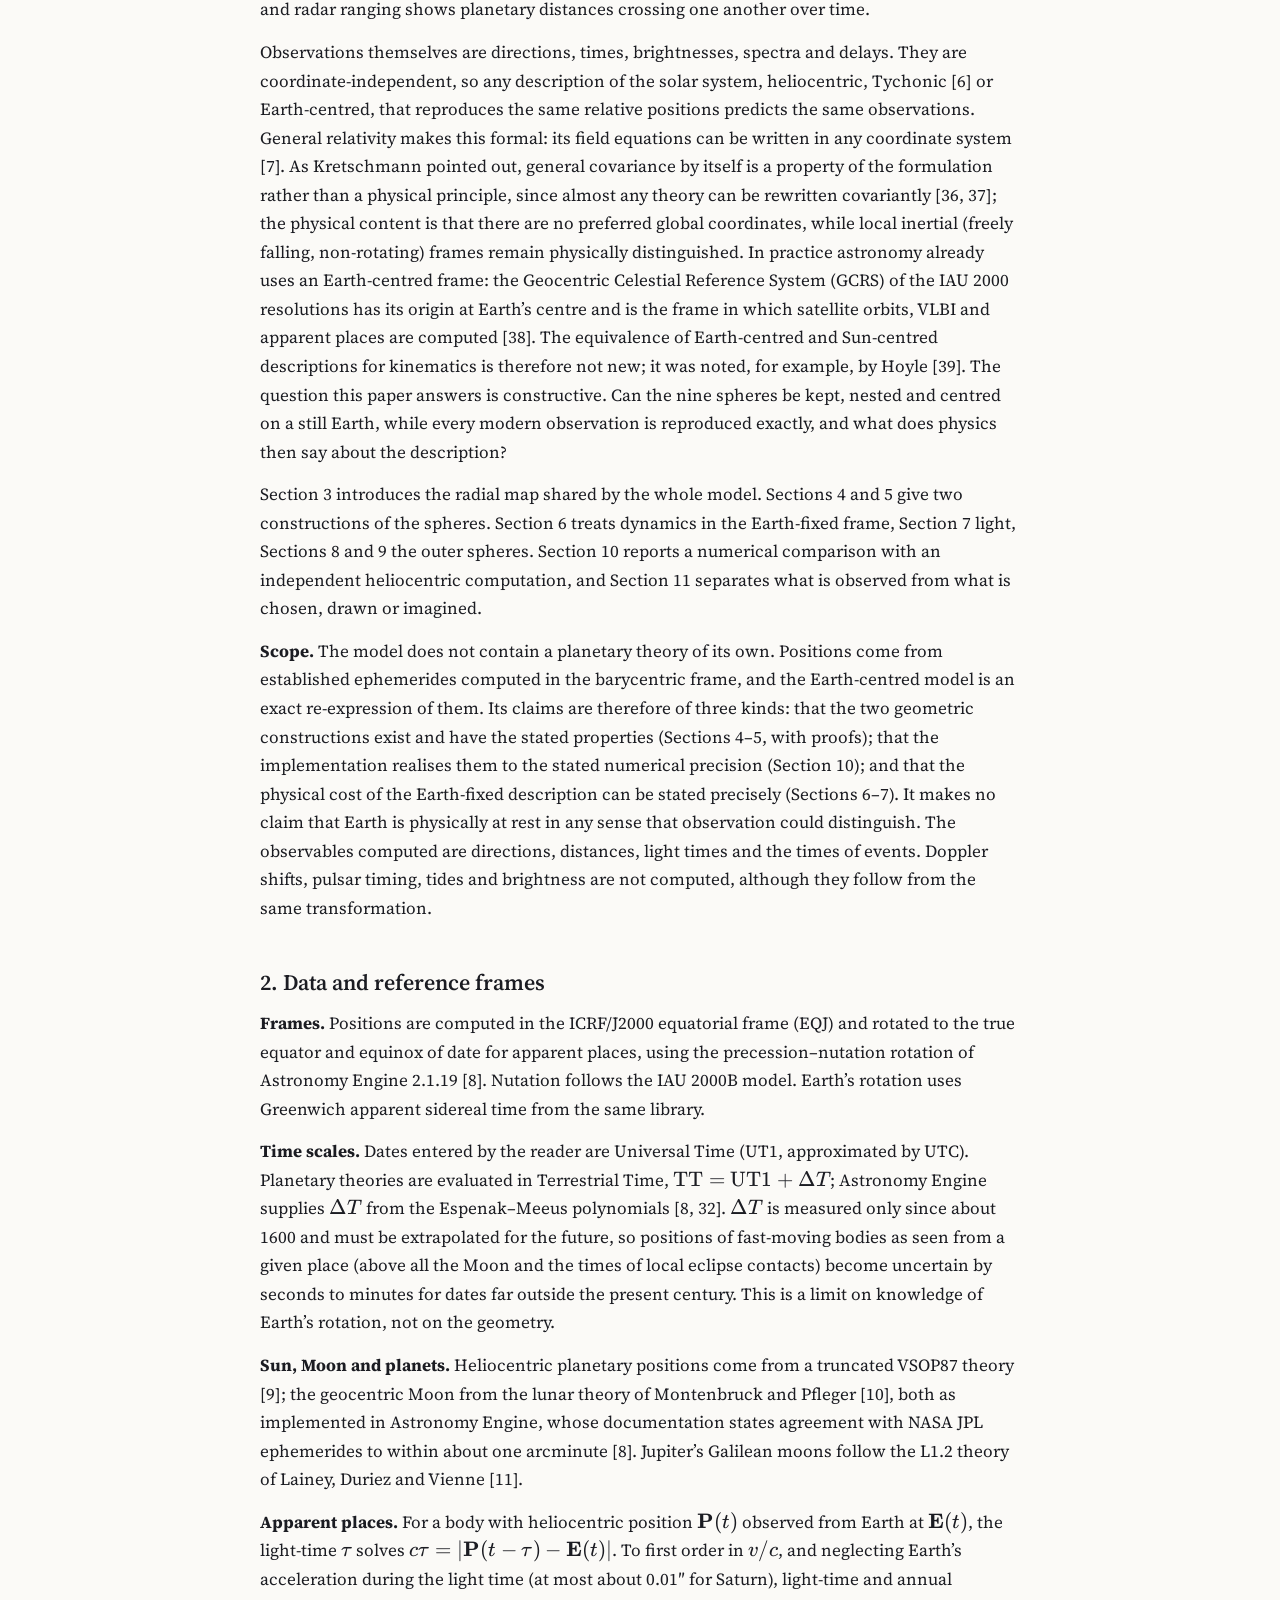
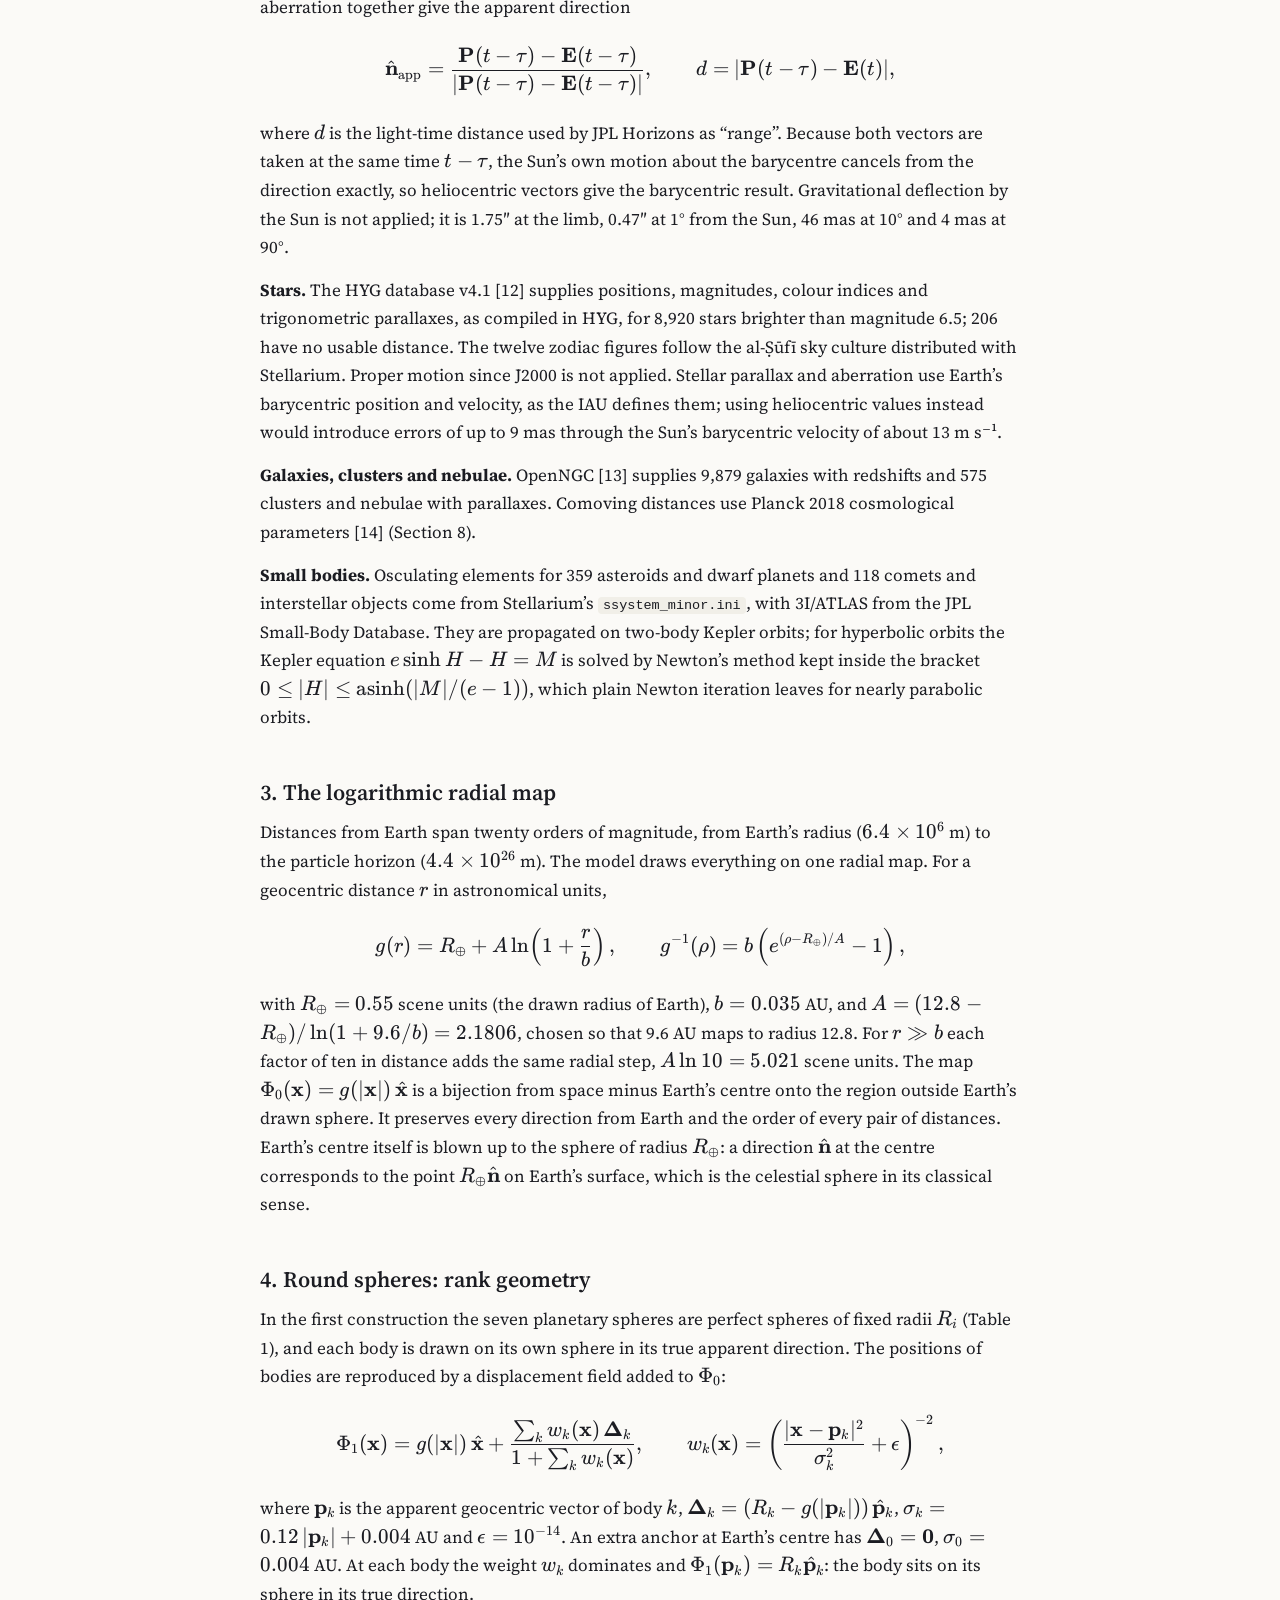
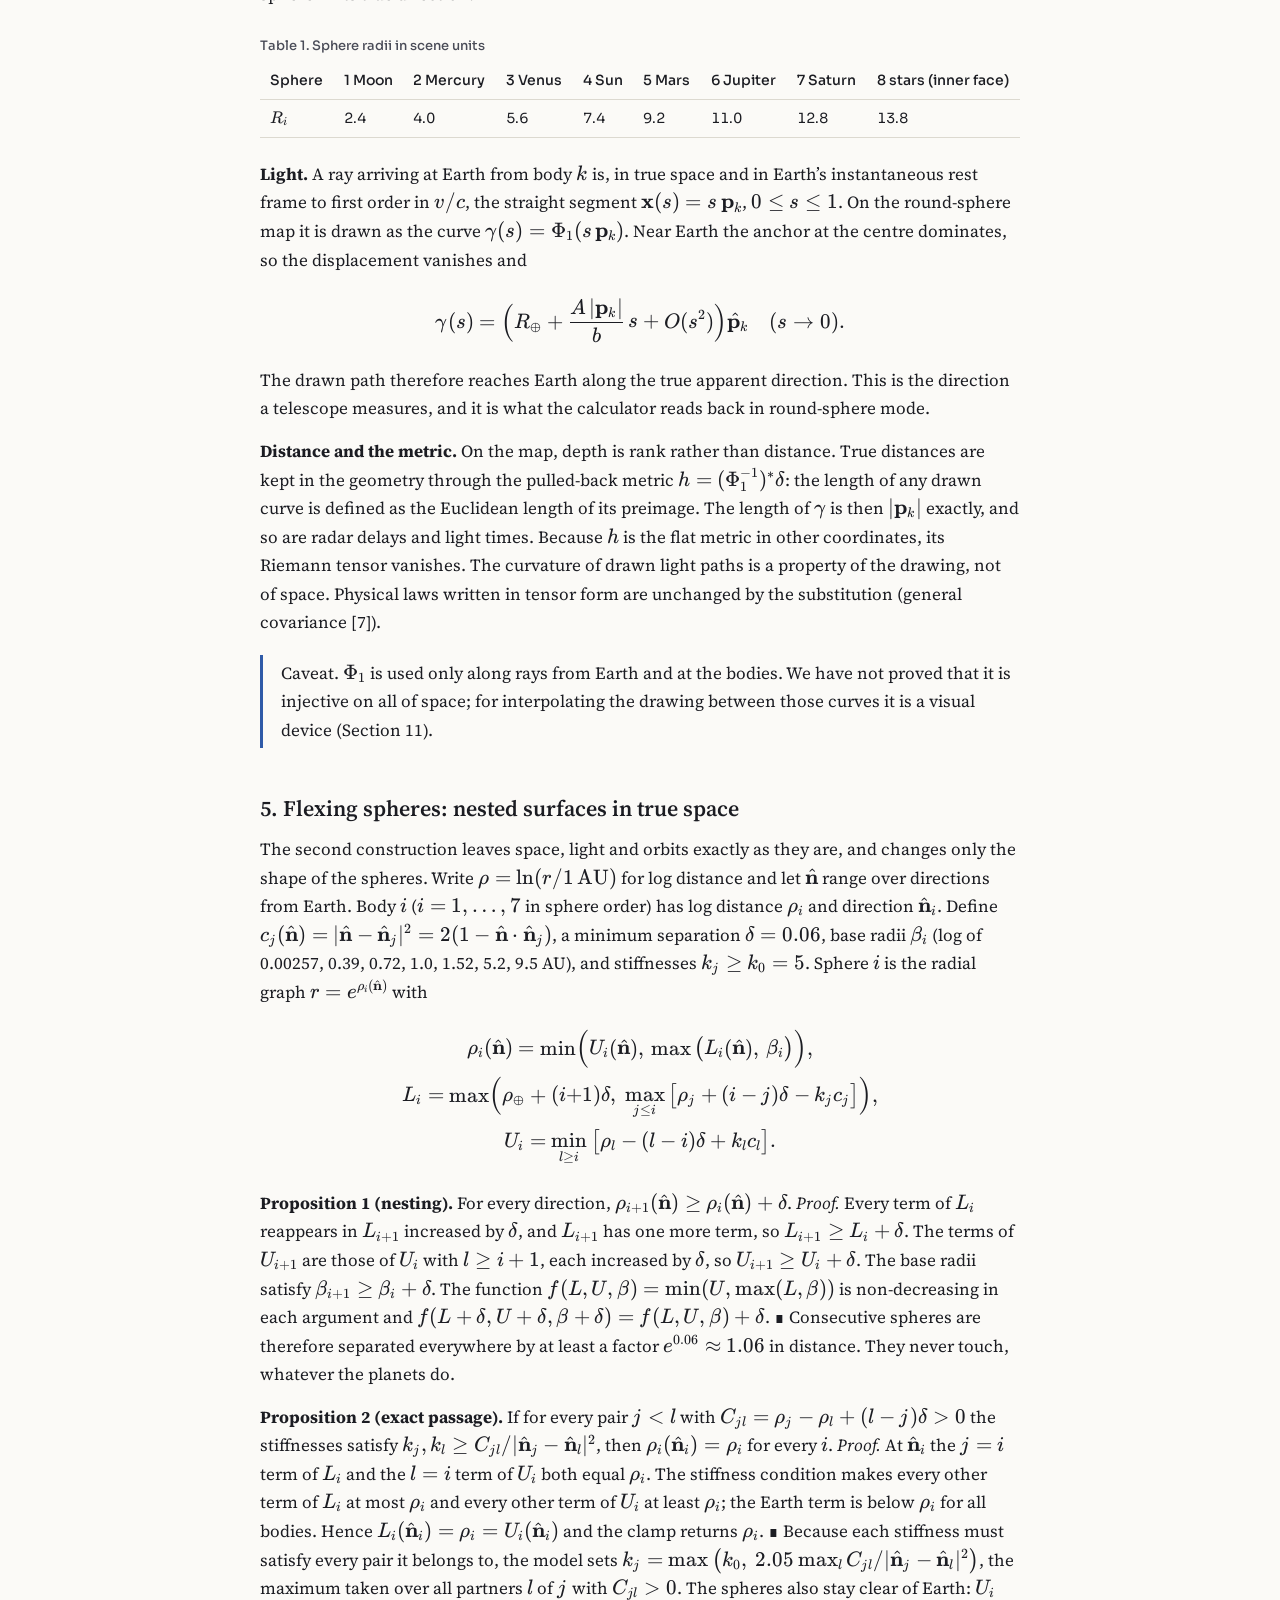
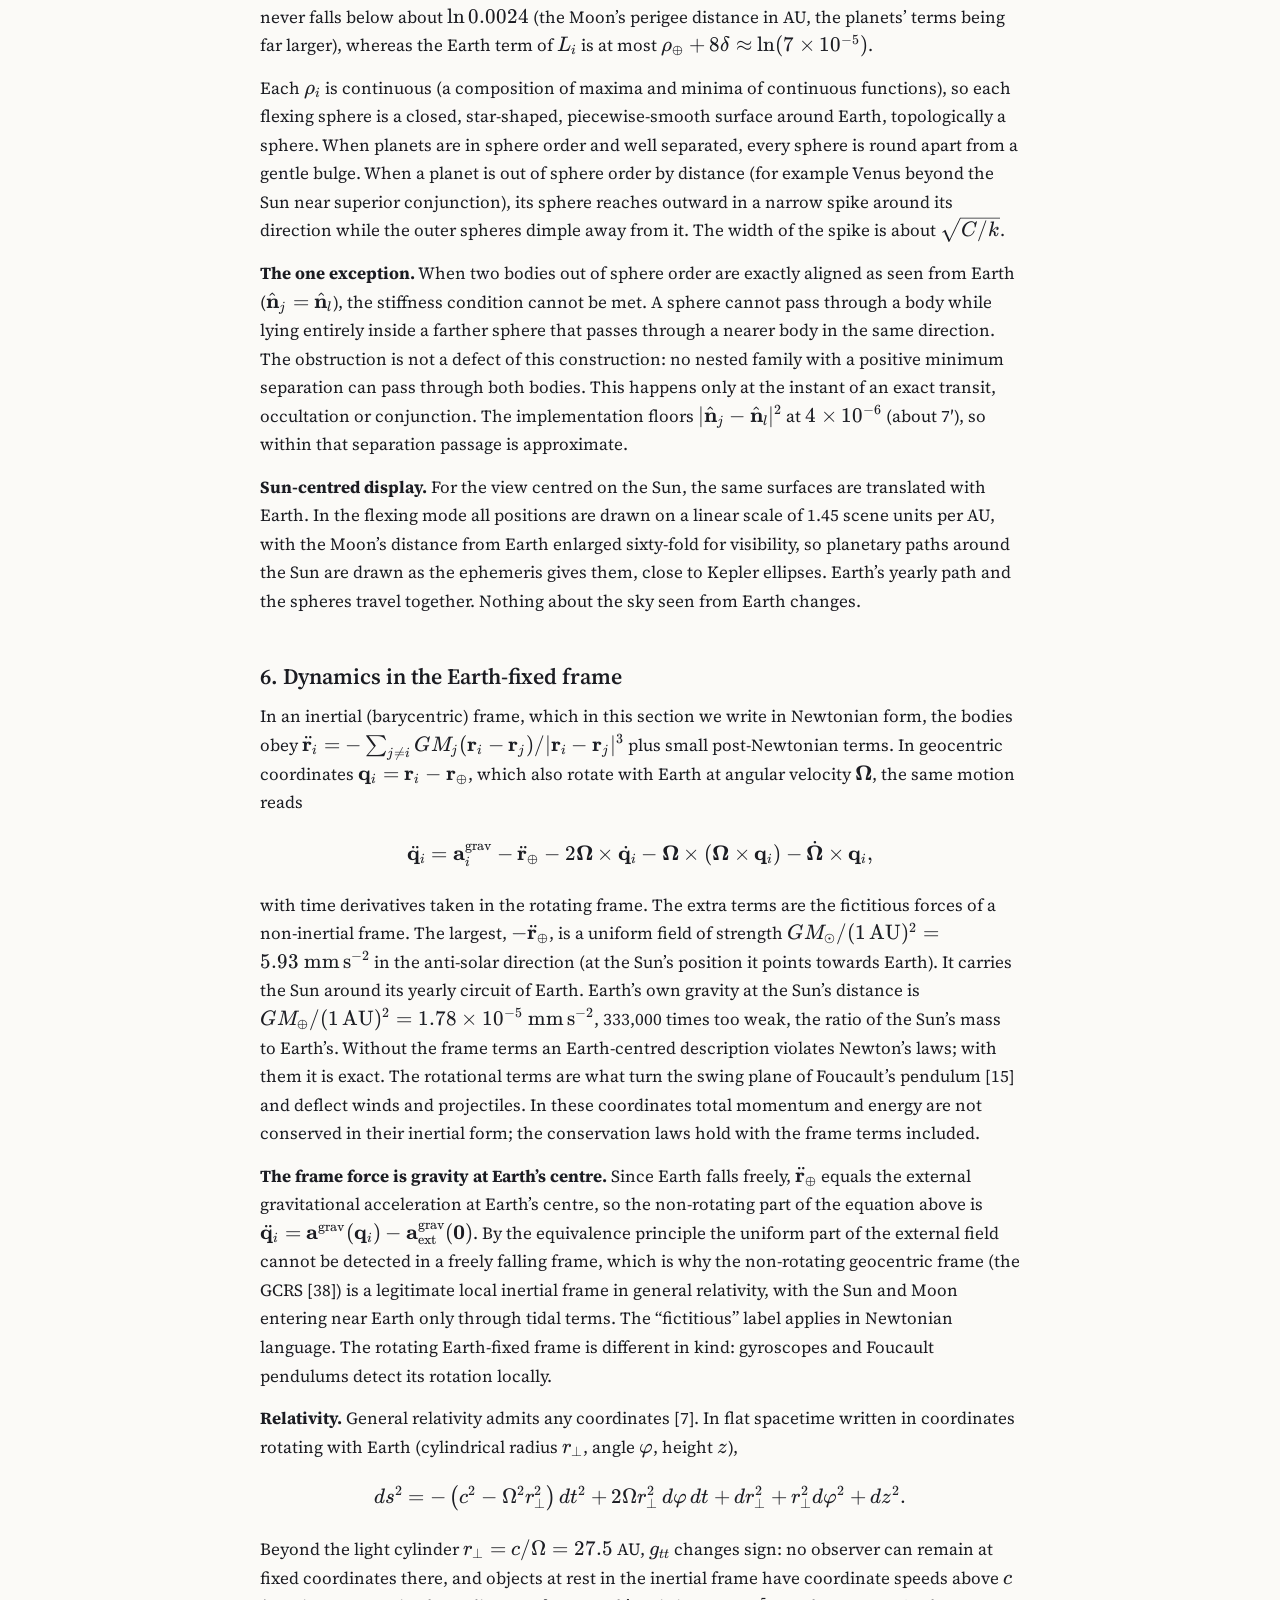
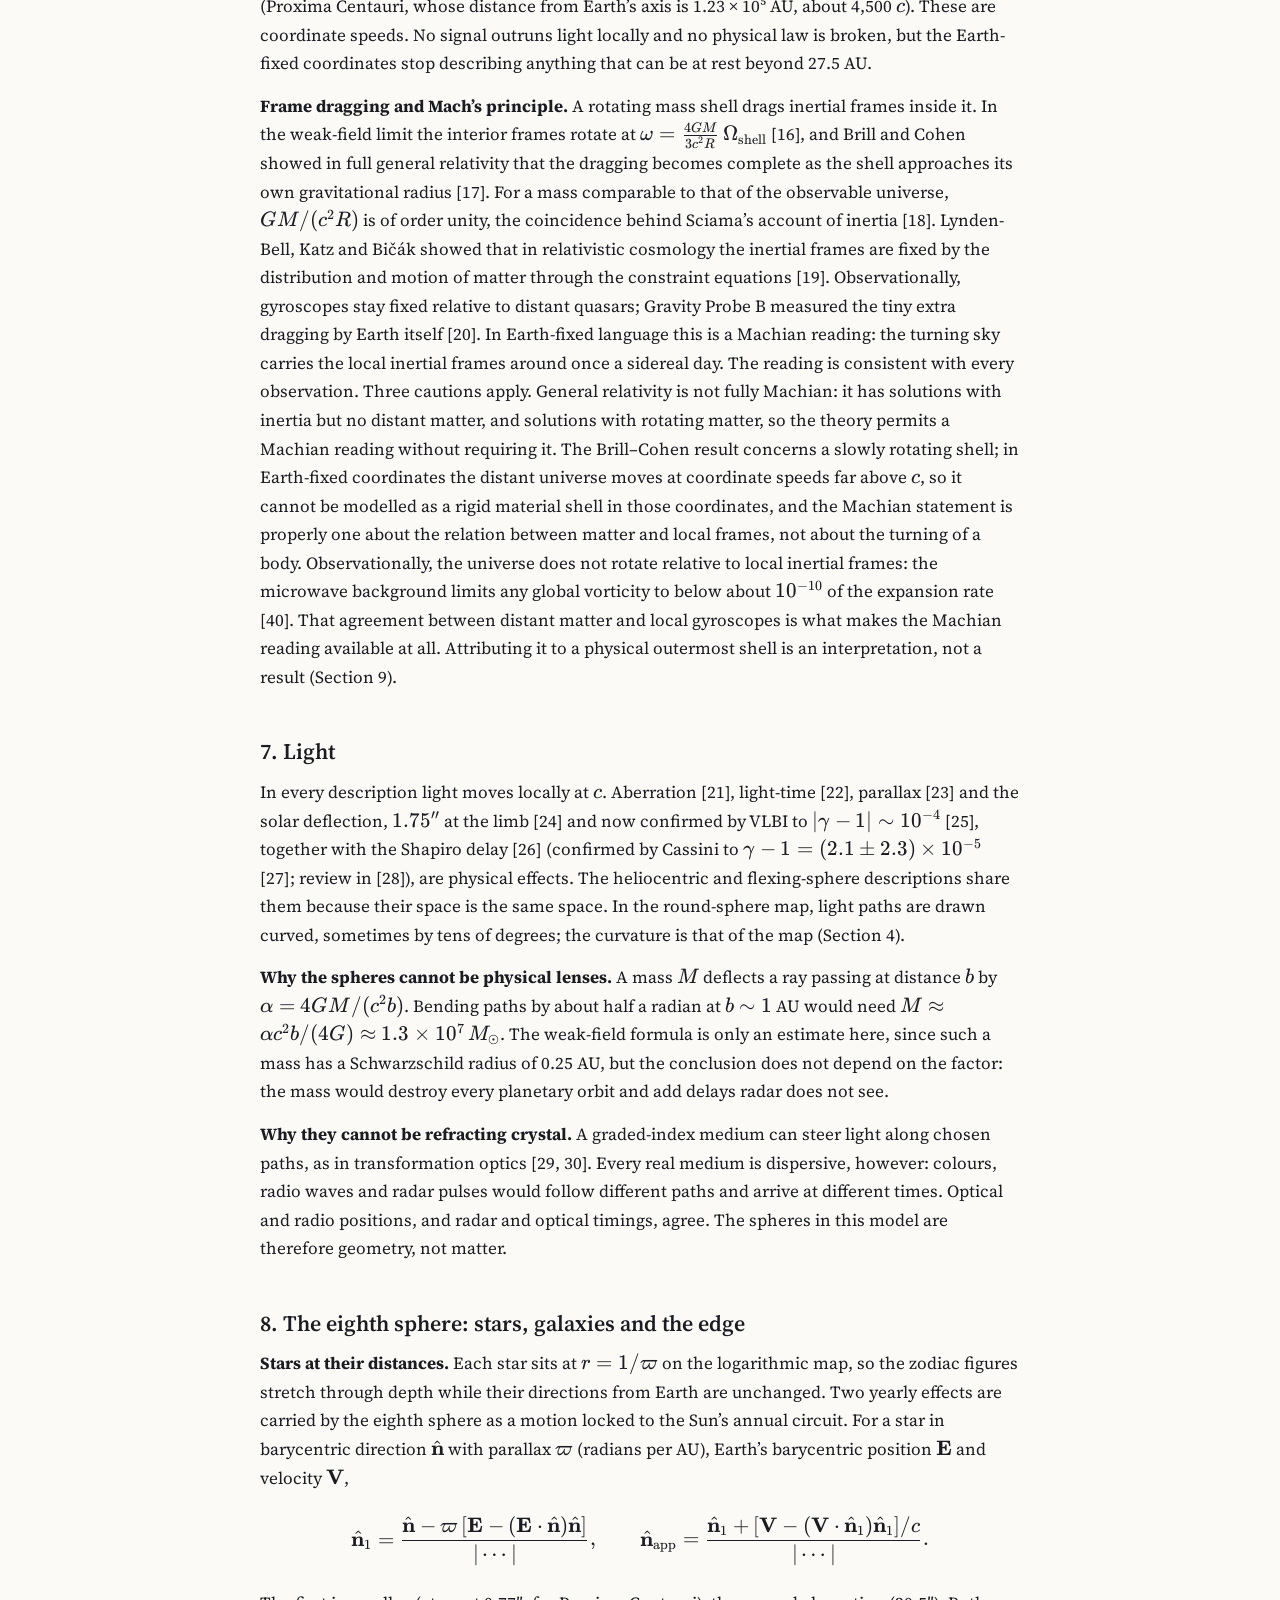
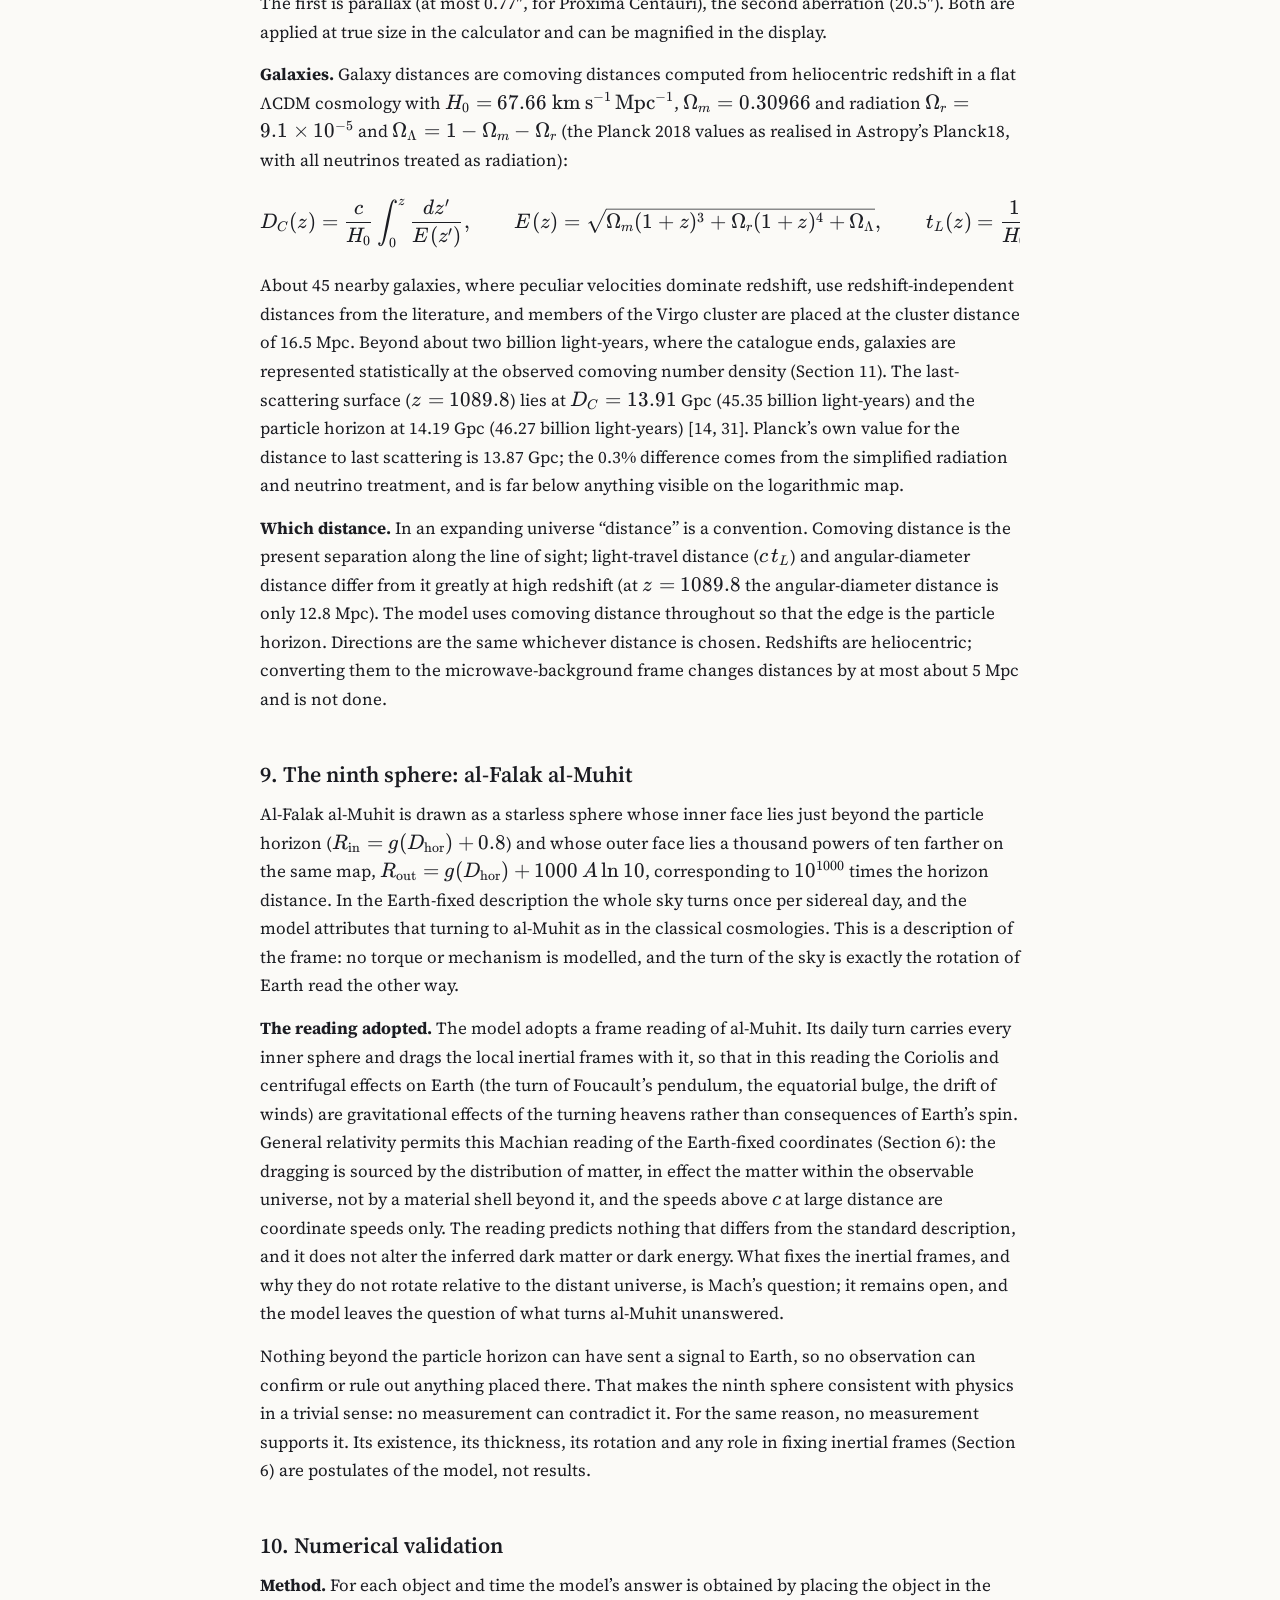
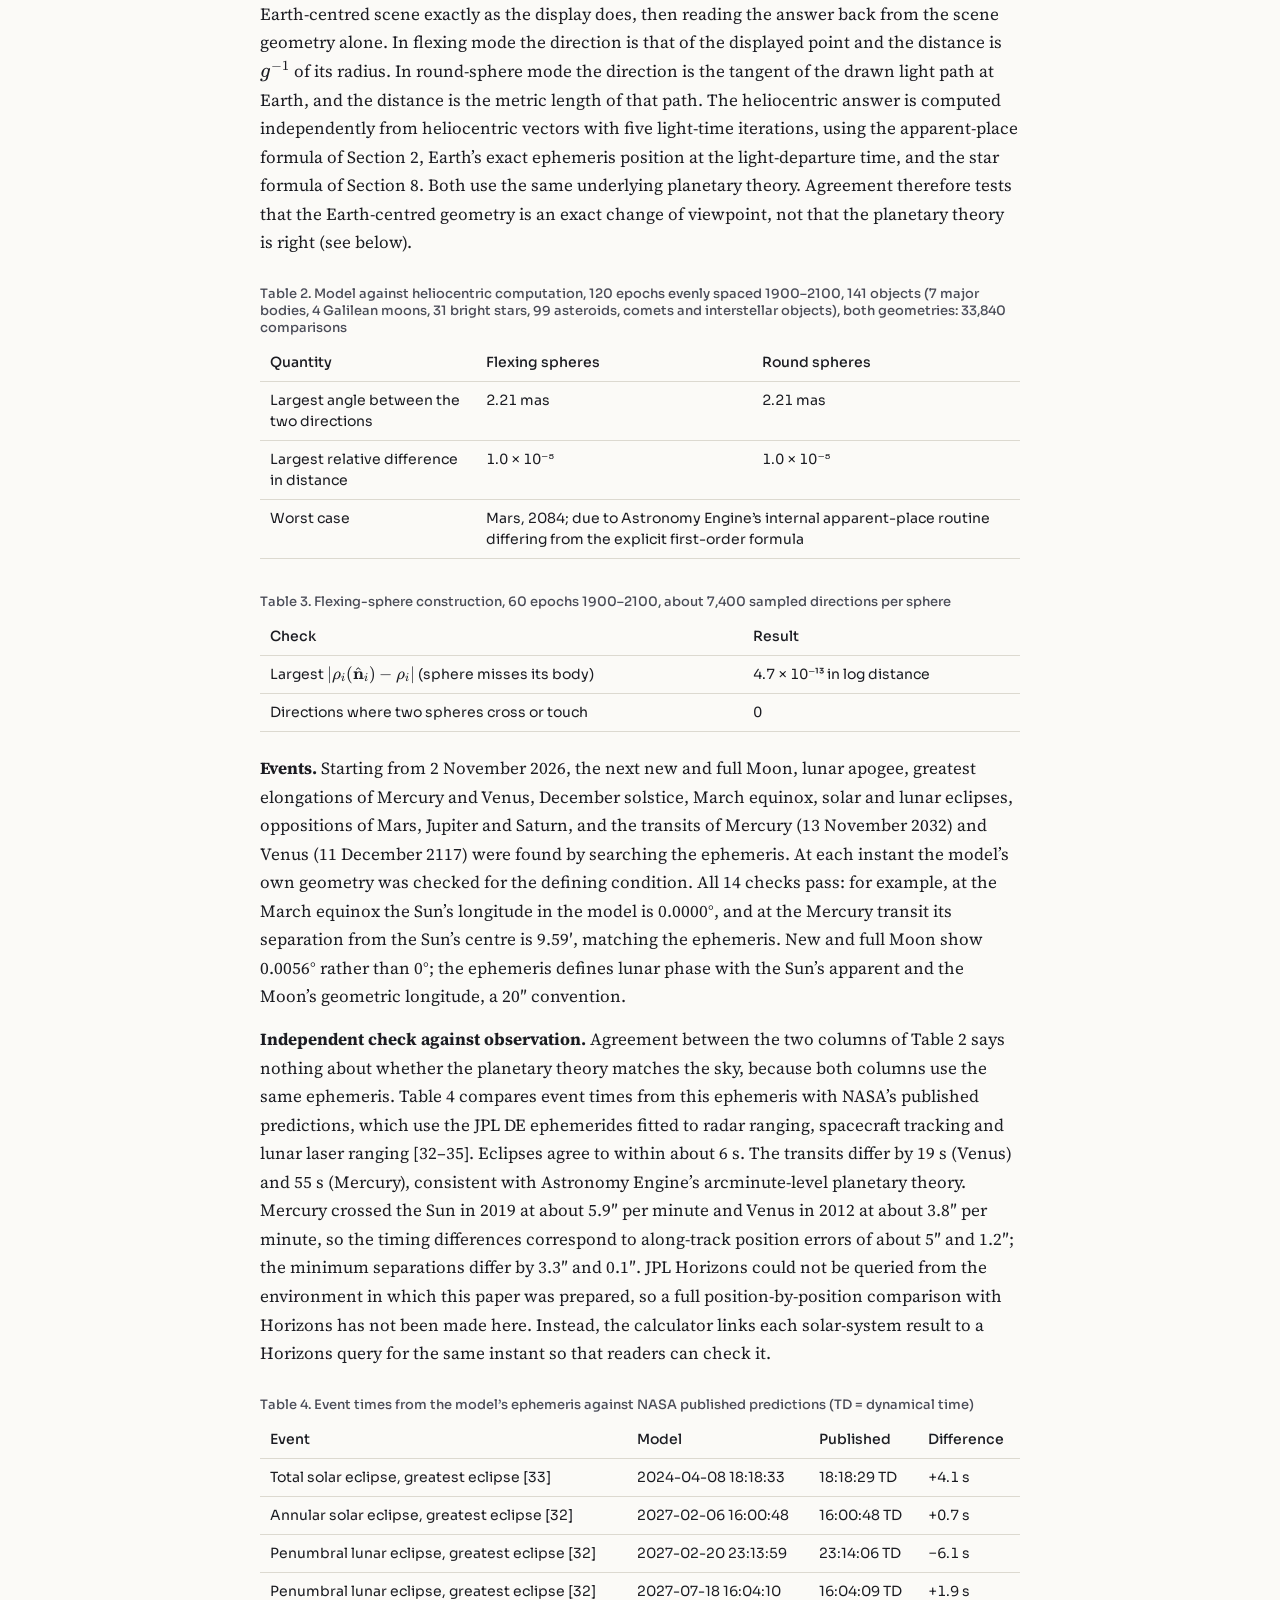
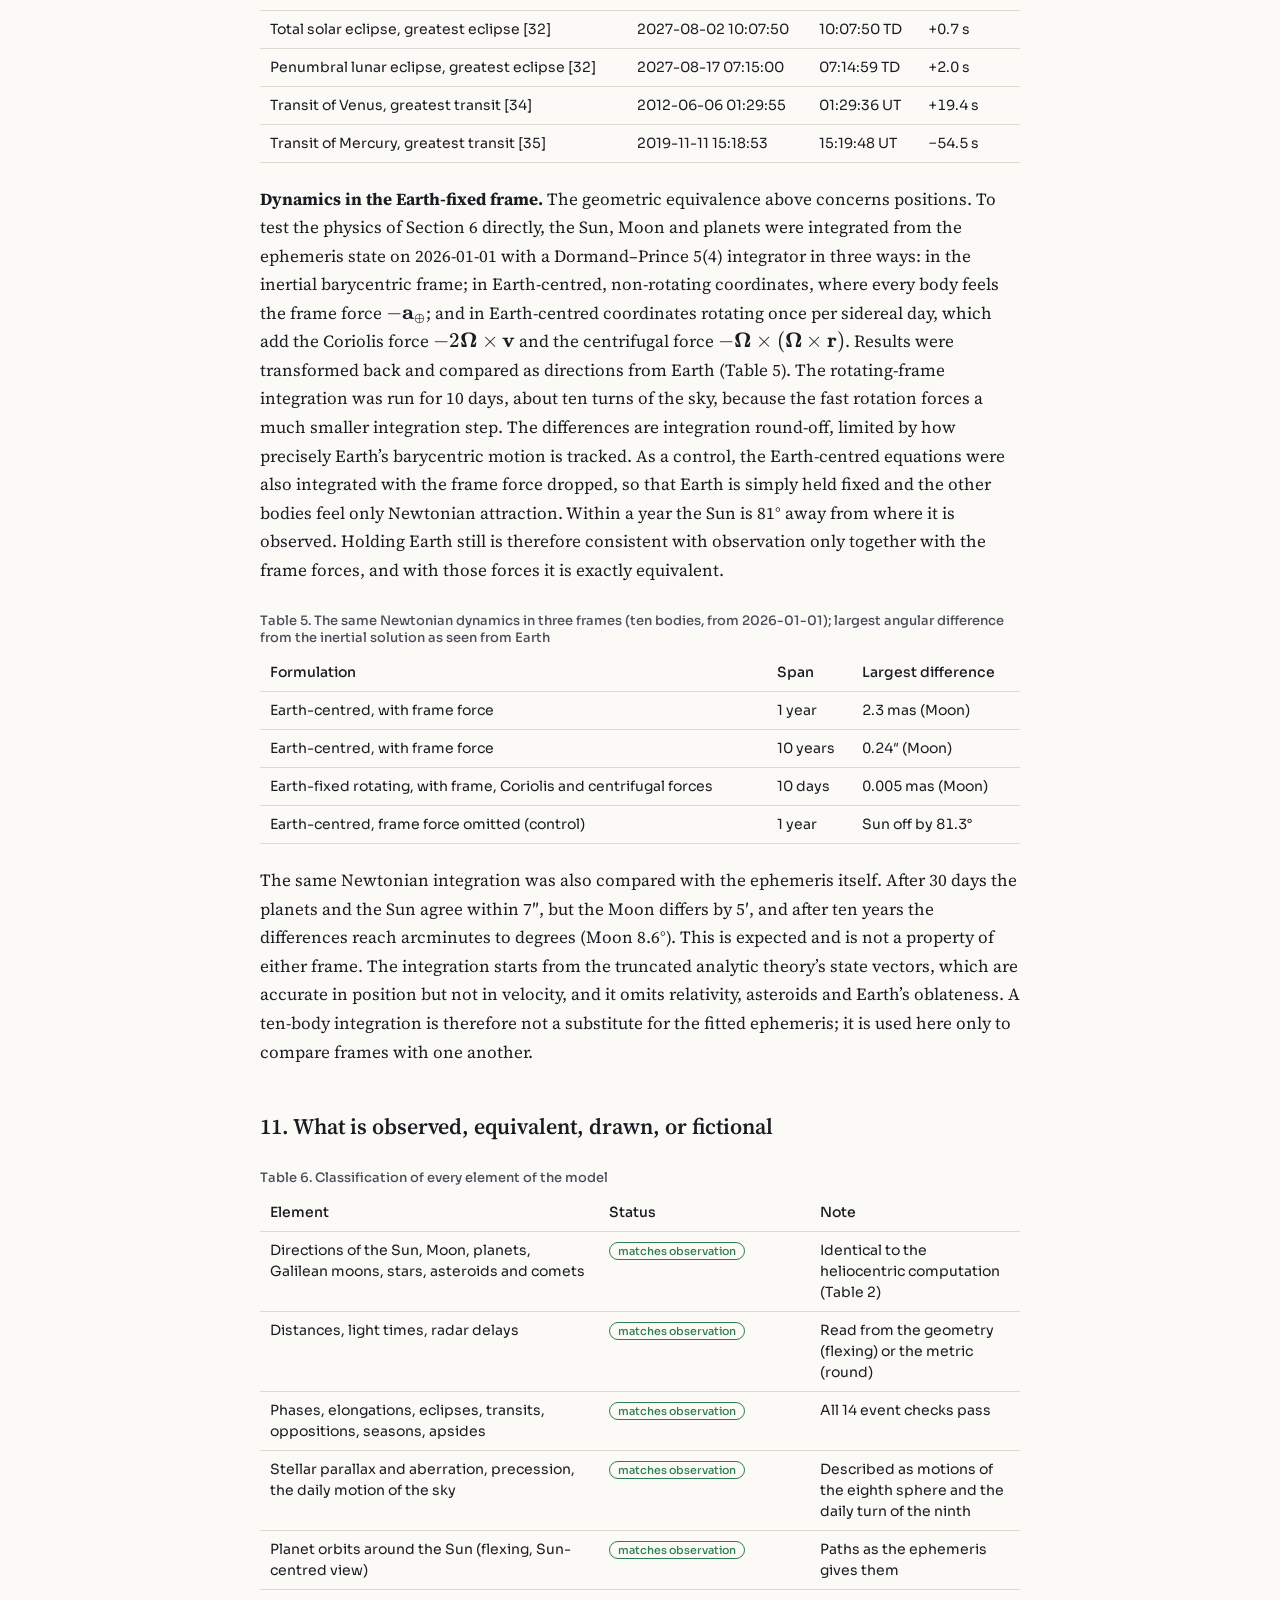
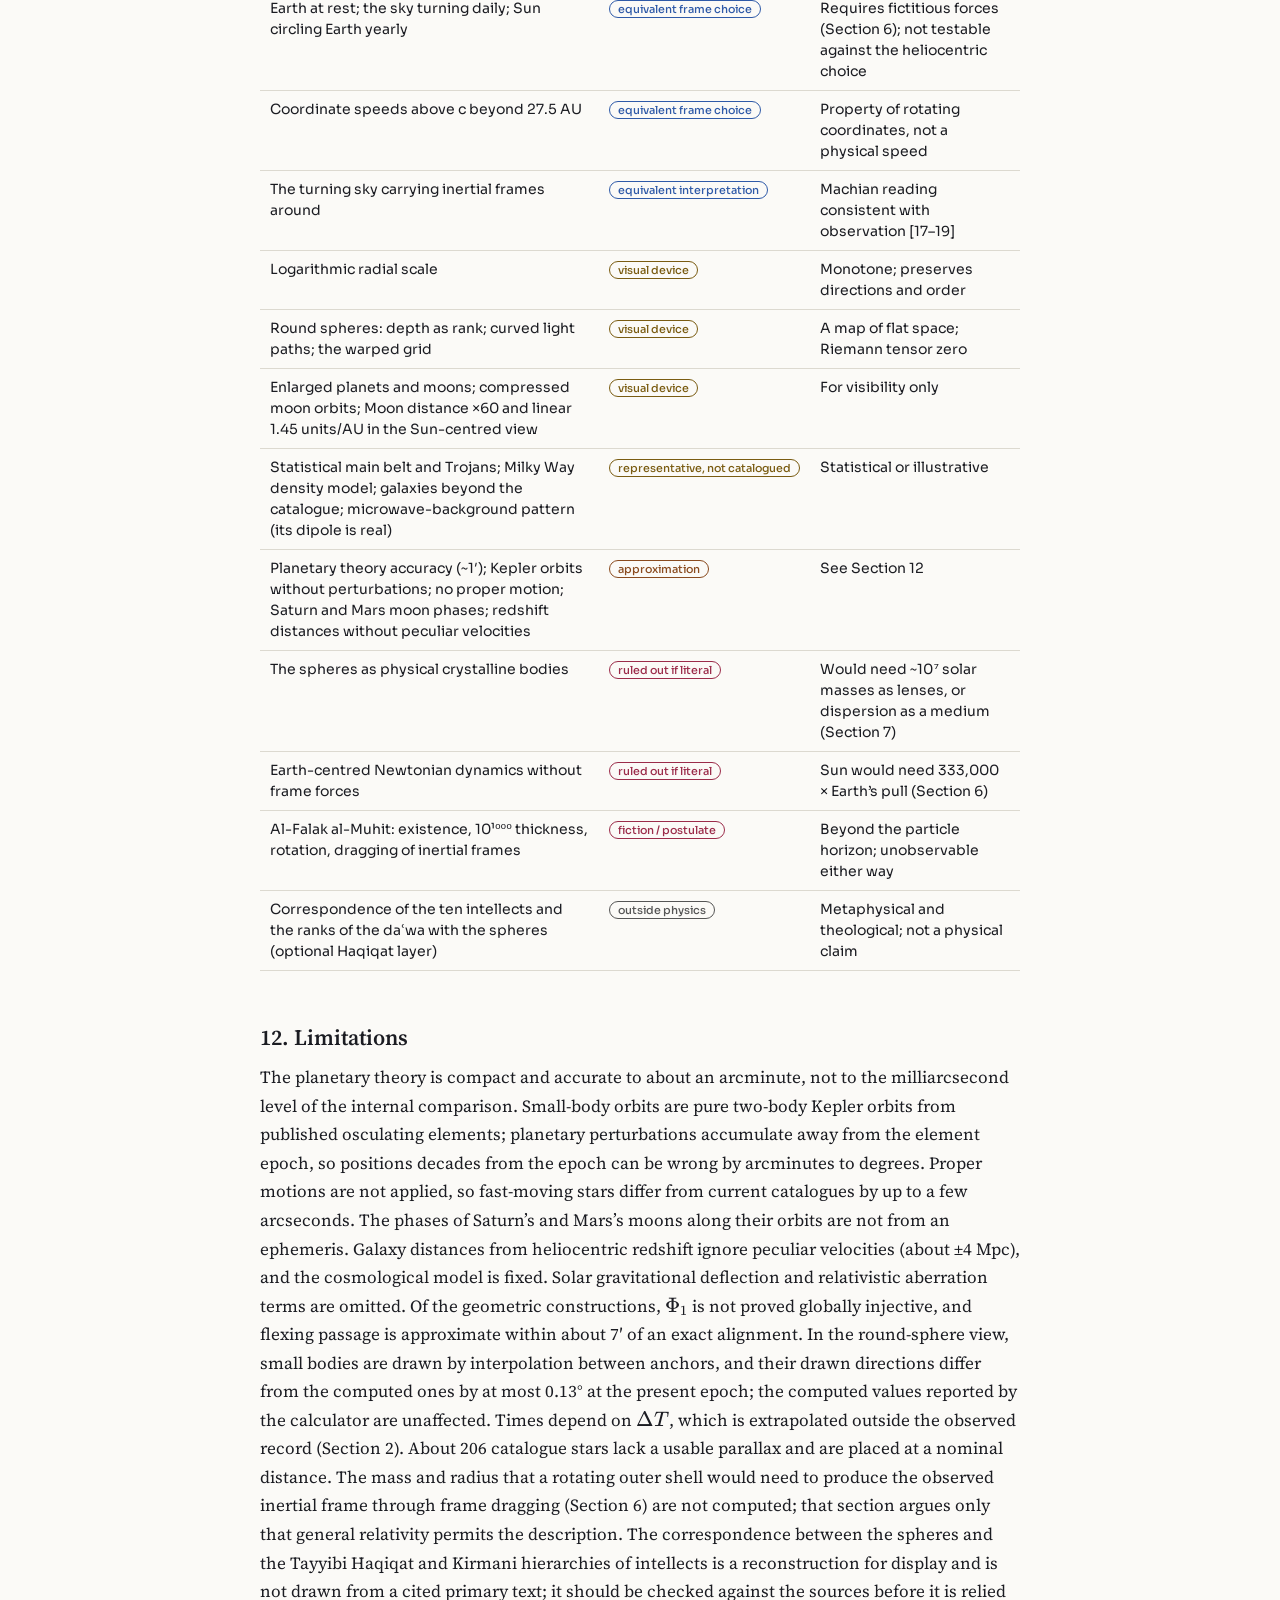
==== commit ea8ee648: "Smooth scrolling, overflow reveal, al-Muhit reading, elements, holding forces, history animations - " ====
--- a/paper.html
+++ b/paper.html
@@ -145,6 +145,7 @@
 
 <h2 id="s9">9. The ninth sphere: al-Falak al-Muhit</h2>
 <p>Al-Falak al-Muhit is drawn as a starless sphere whose inner face lies just beyond the particle horizon (\(R_{\rm in}=g(D_{\rm hor})+0.8\)) and whose outer face lies a thousand powers of ten farther on the same map, \(R_{\rm out}=g(D_{\rm hor})+1000\,A\ln10\), corresponding to \(10^{1000}\) times the horizon distance. In the Earth-fixed description the whole sky turns once per sidereal day, and the model attributes that turning to al-Muhit as in the classical cosmologies. This is a description of the frame: no torque or mechanism is modelled, and the turn of the sky is exactly the rotation of Earth read the other way.</p>
+<p><b>The reading adopted.</b> The model adopts a frame reading of al-Muhit. Its daily turn carries every inner sphere and drags the local inertial frames with it, so that in this reading the Coriolis and centrifugal effects on Earth (the turn of Foucault’s pendulum, the equatorial bulge, the drift of winds) are gravitational effects of the turning heavens rather than consequences of Earth’s spin. General relativity permits this Machian reading of the Earth-fixed coordinates (Section 6): the dragging is sourced by the distribution of matter, in effect the matter within the observable universe, not by a material shell beyond it, and the speeds above \(c\) at large distance are coordinate speeds only. The reading predicts nothing that differs from the standard description, and it does not alter the inferred dark matter or dark energy. What fixes the inertial frames, and why they do not rotate relative to the distant universe, is Mach’s question; it remains open, and the model leaves the question of what turns al-Muhit unanswered.</p>
 <p>Nothing beyond the particle horizon can have sent a signal to Earth, so no observation can confirm or rule out anything placed there. That makes the ninth sphere consistent with physics in a trivial sense: no measurement can contradict it. For the same reason, no measurement supports it. Its existence, its thickness, its rotation and any role in fixing inertial frames (Section 6) are postulates of the model, not results.</p>
 
 <h2 id="s10">10. Numerical validation</h2>
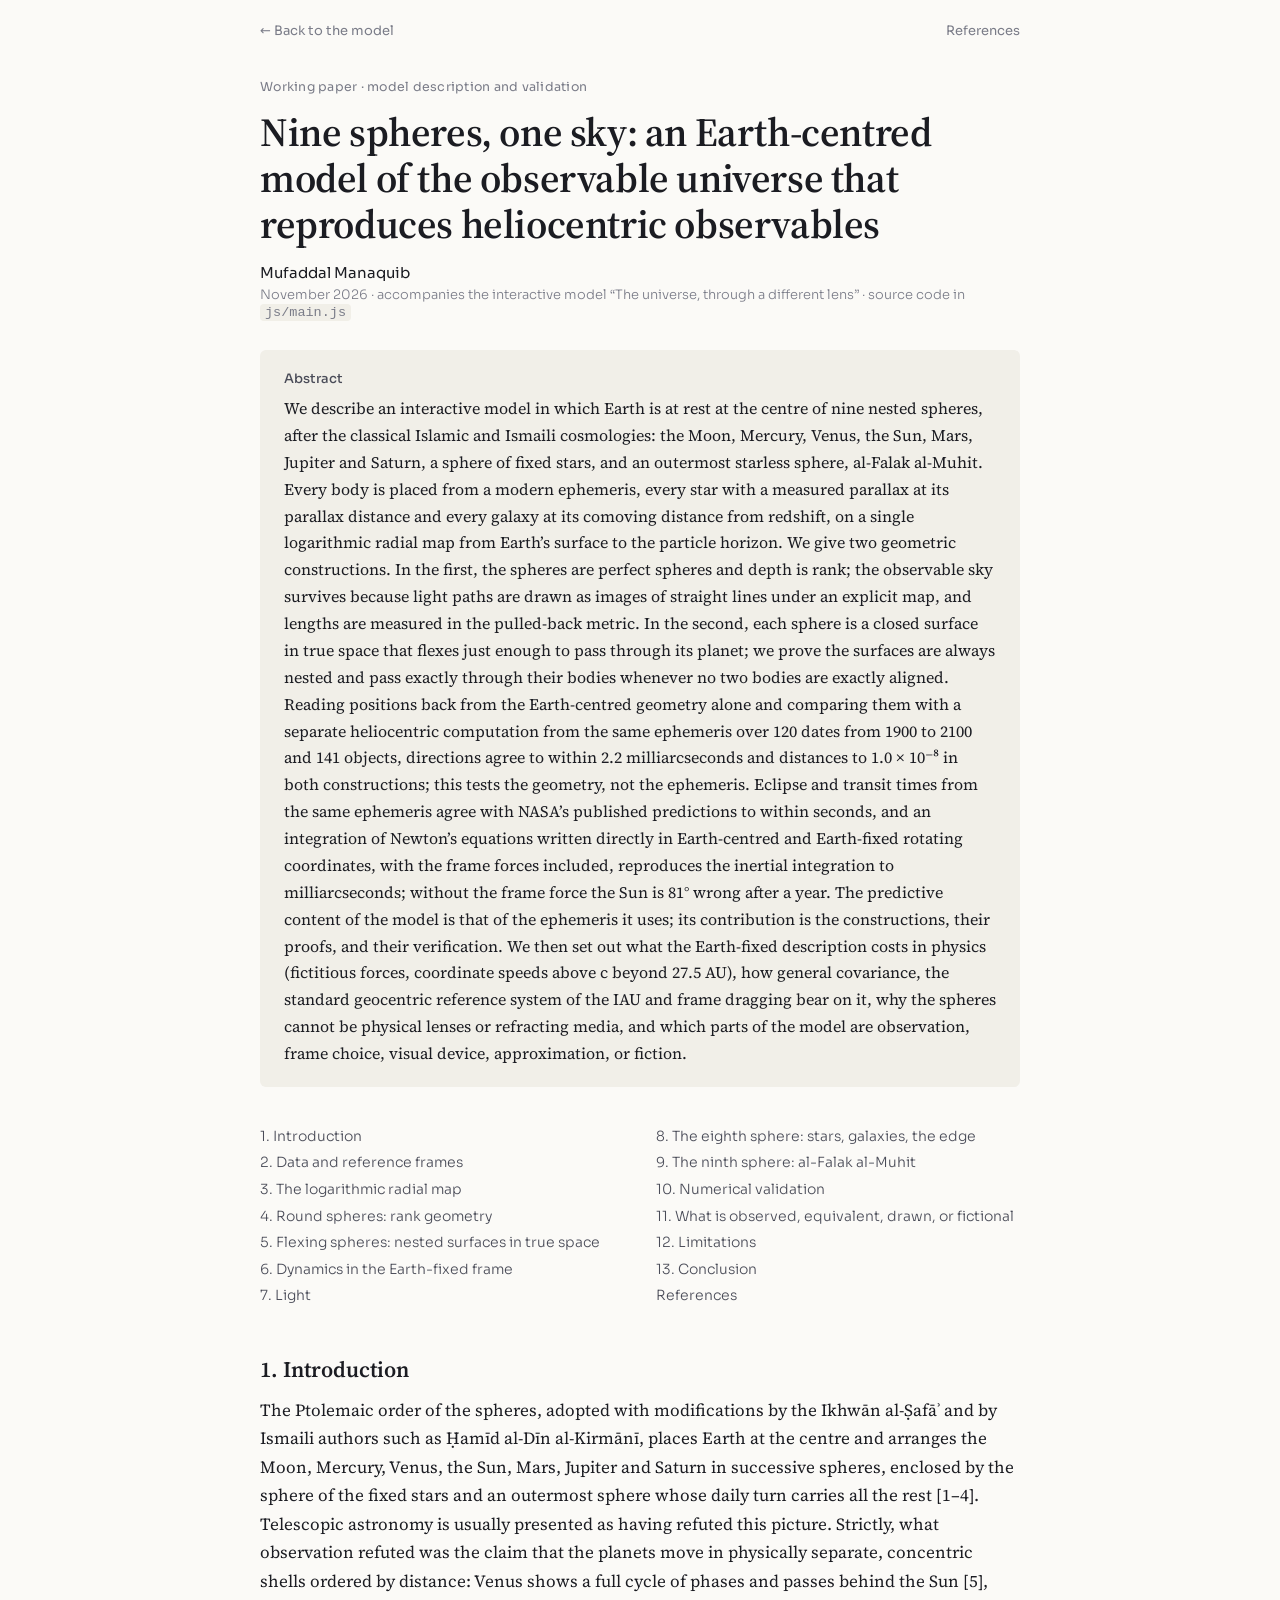
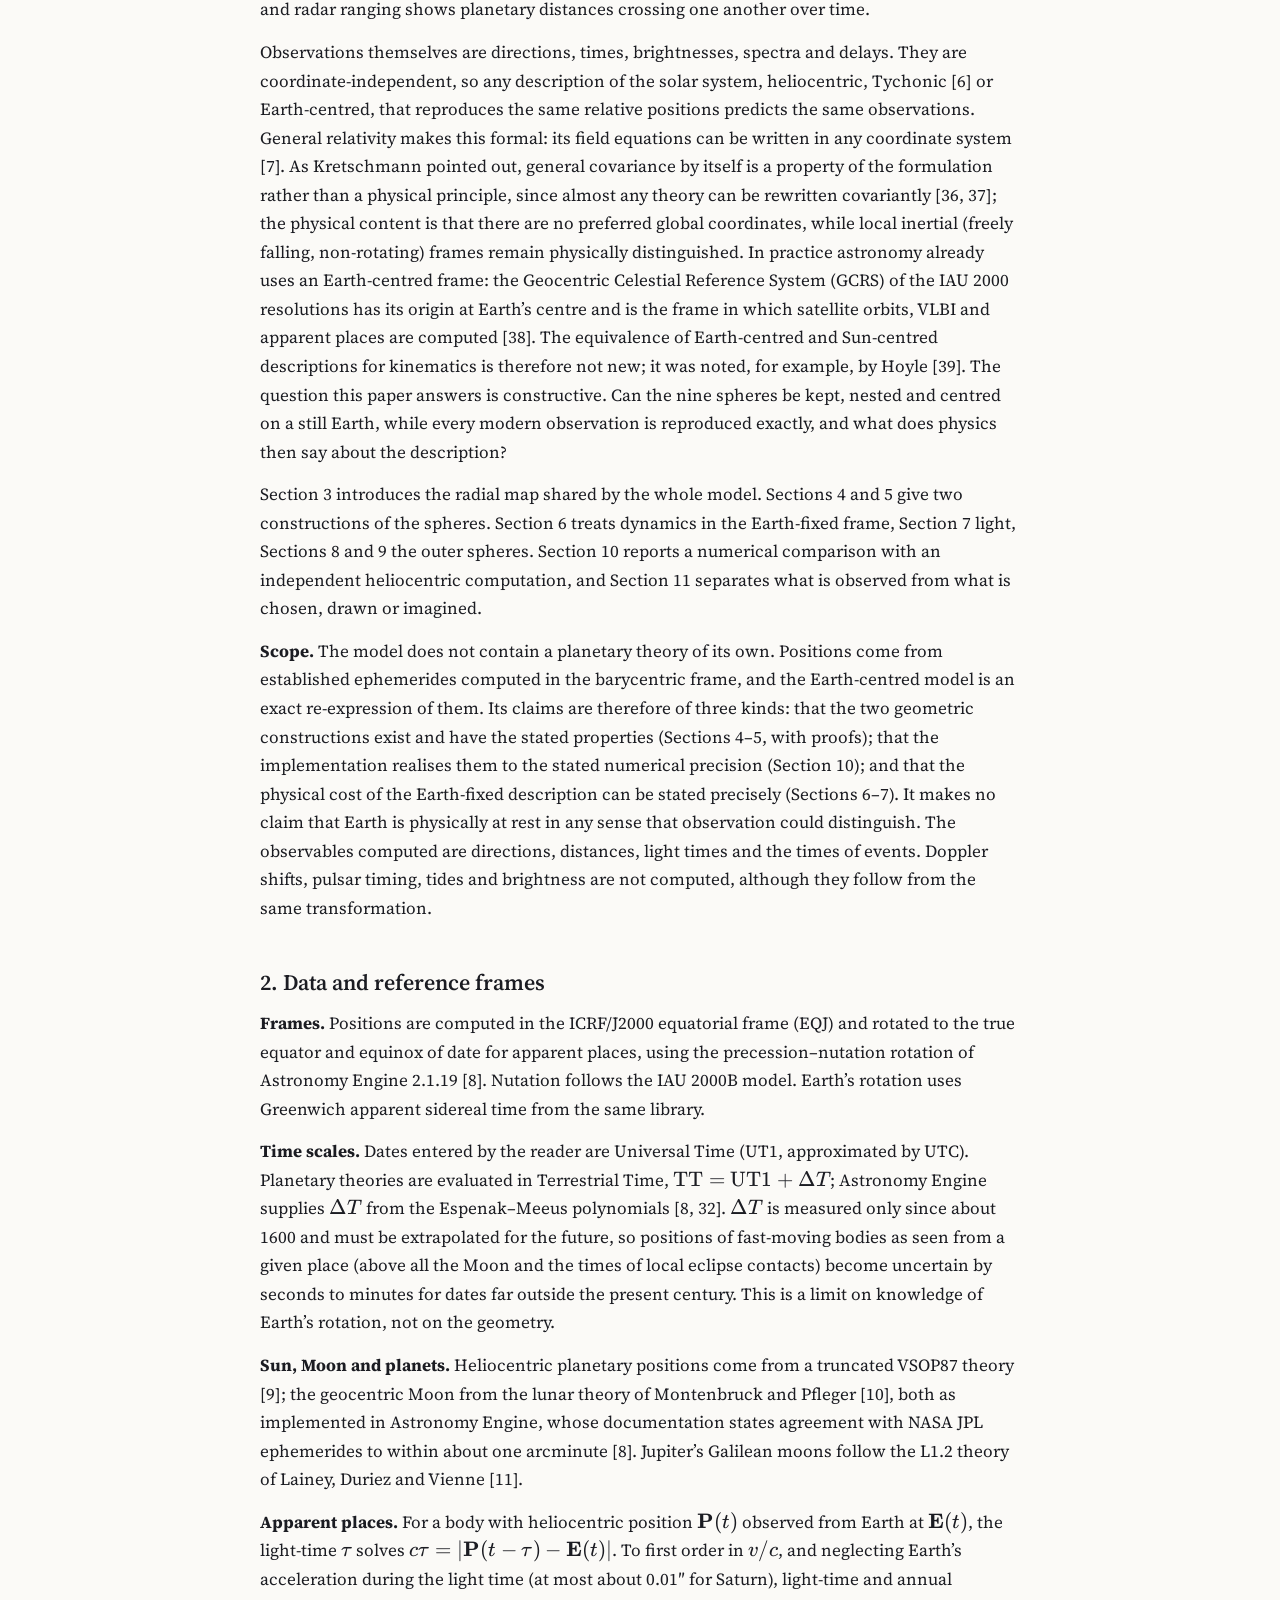
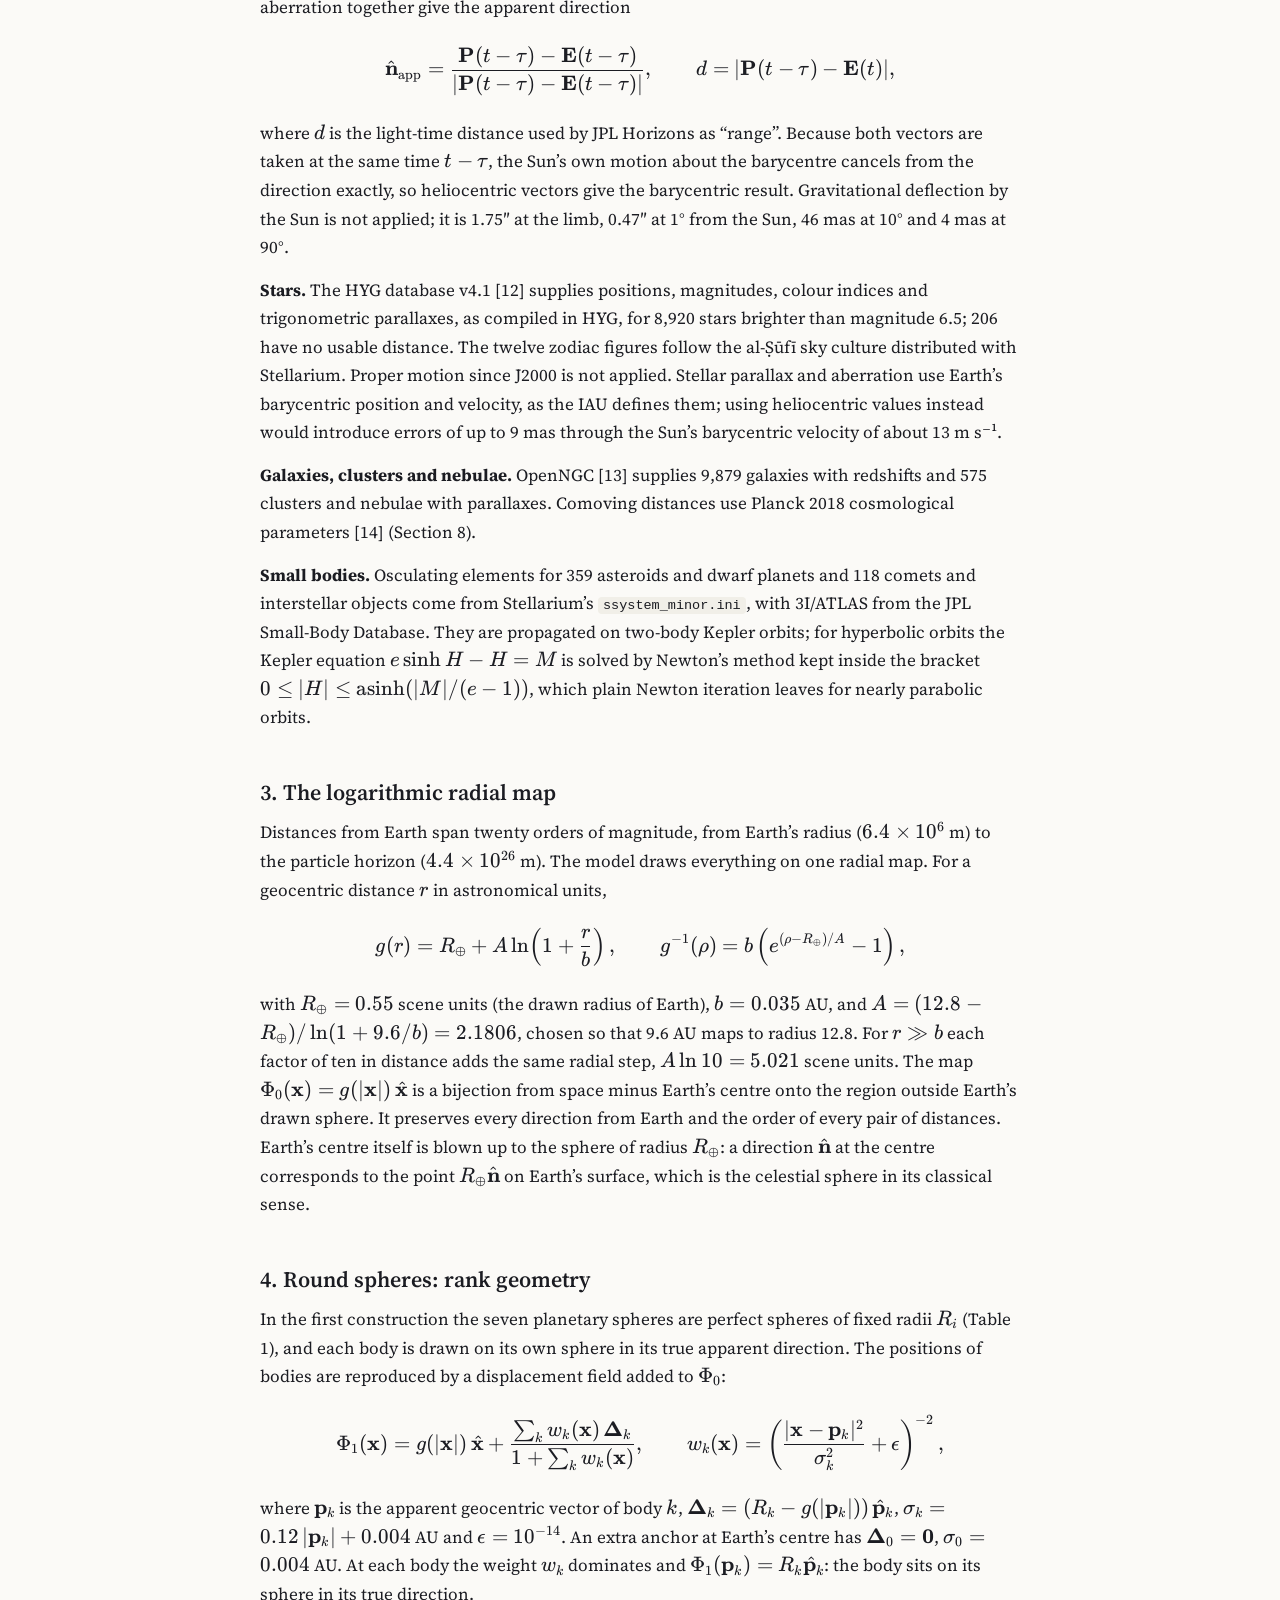
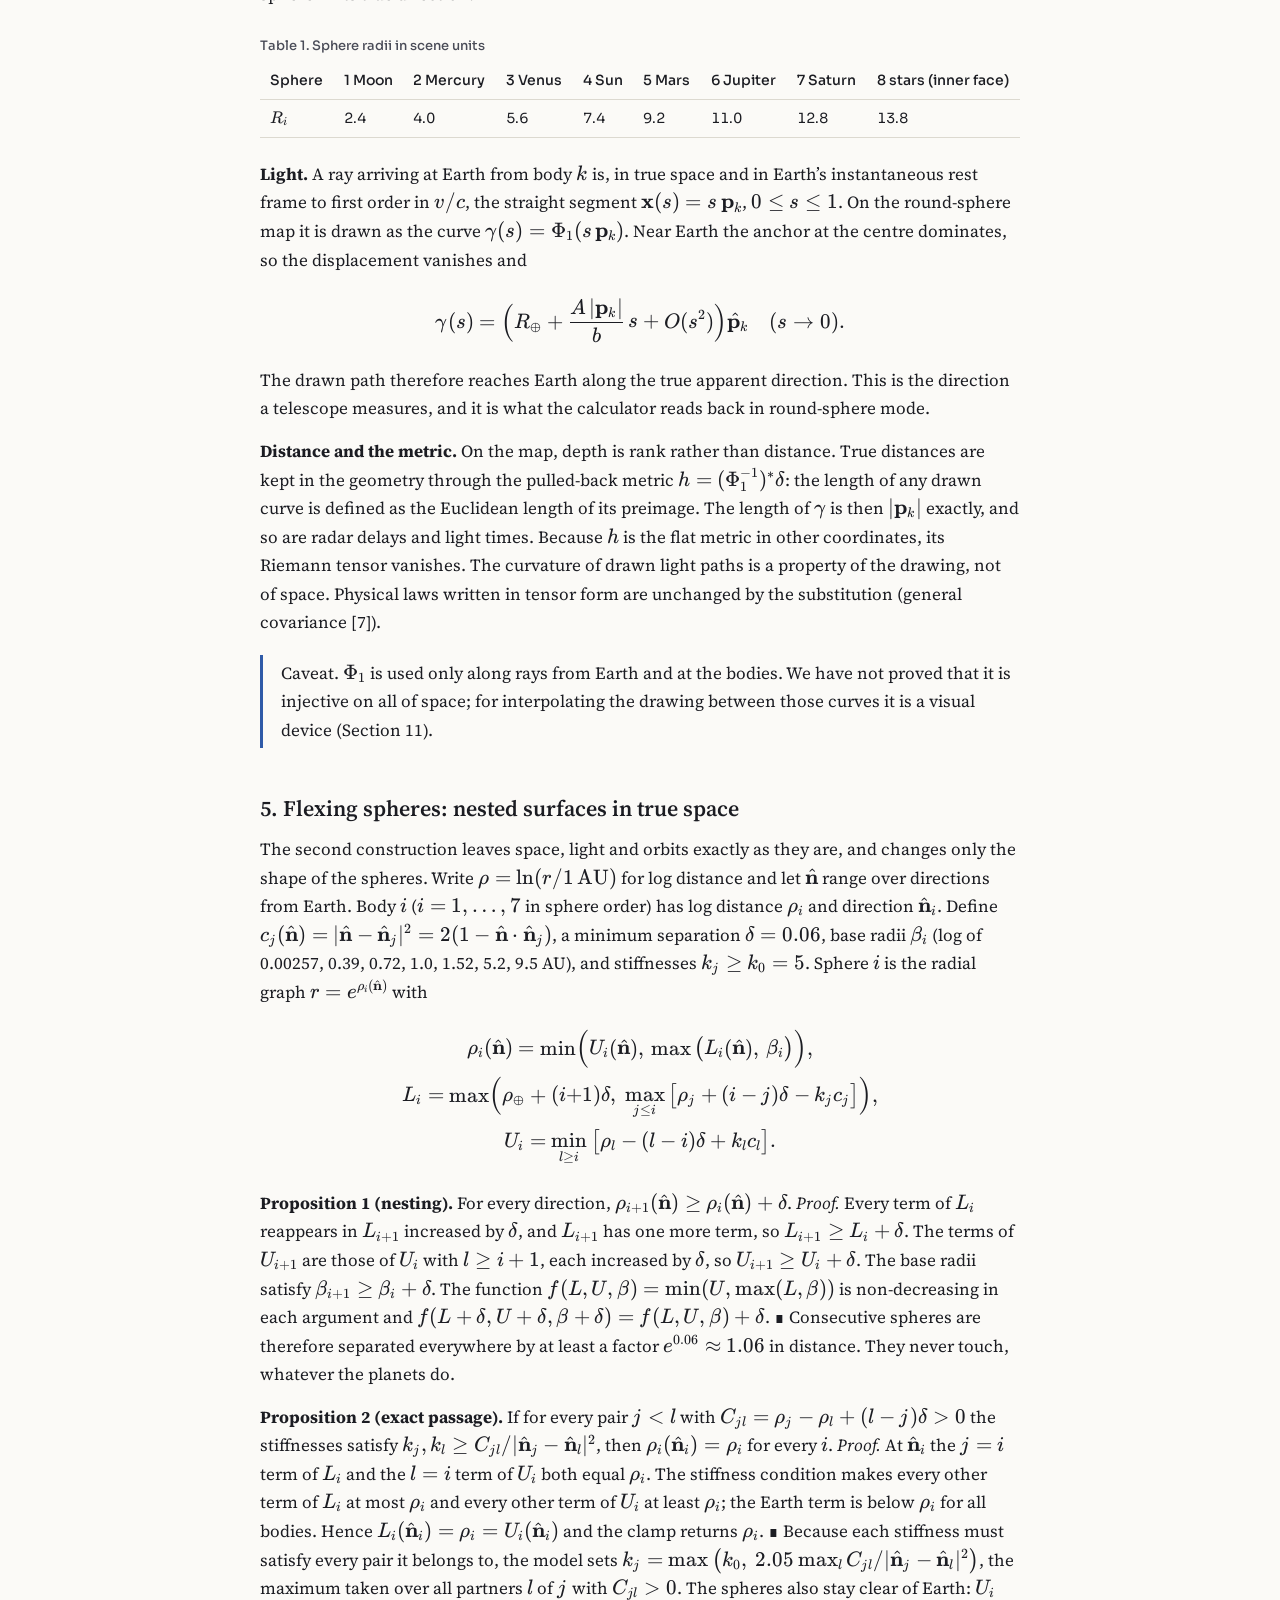
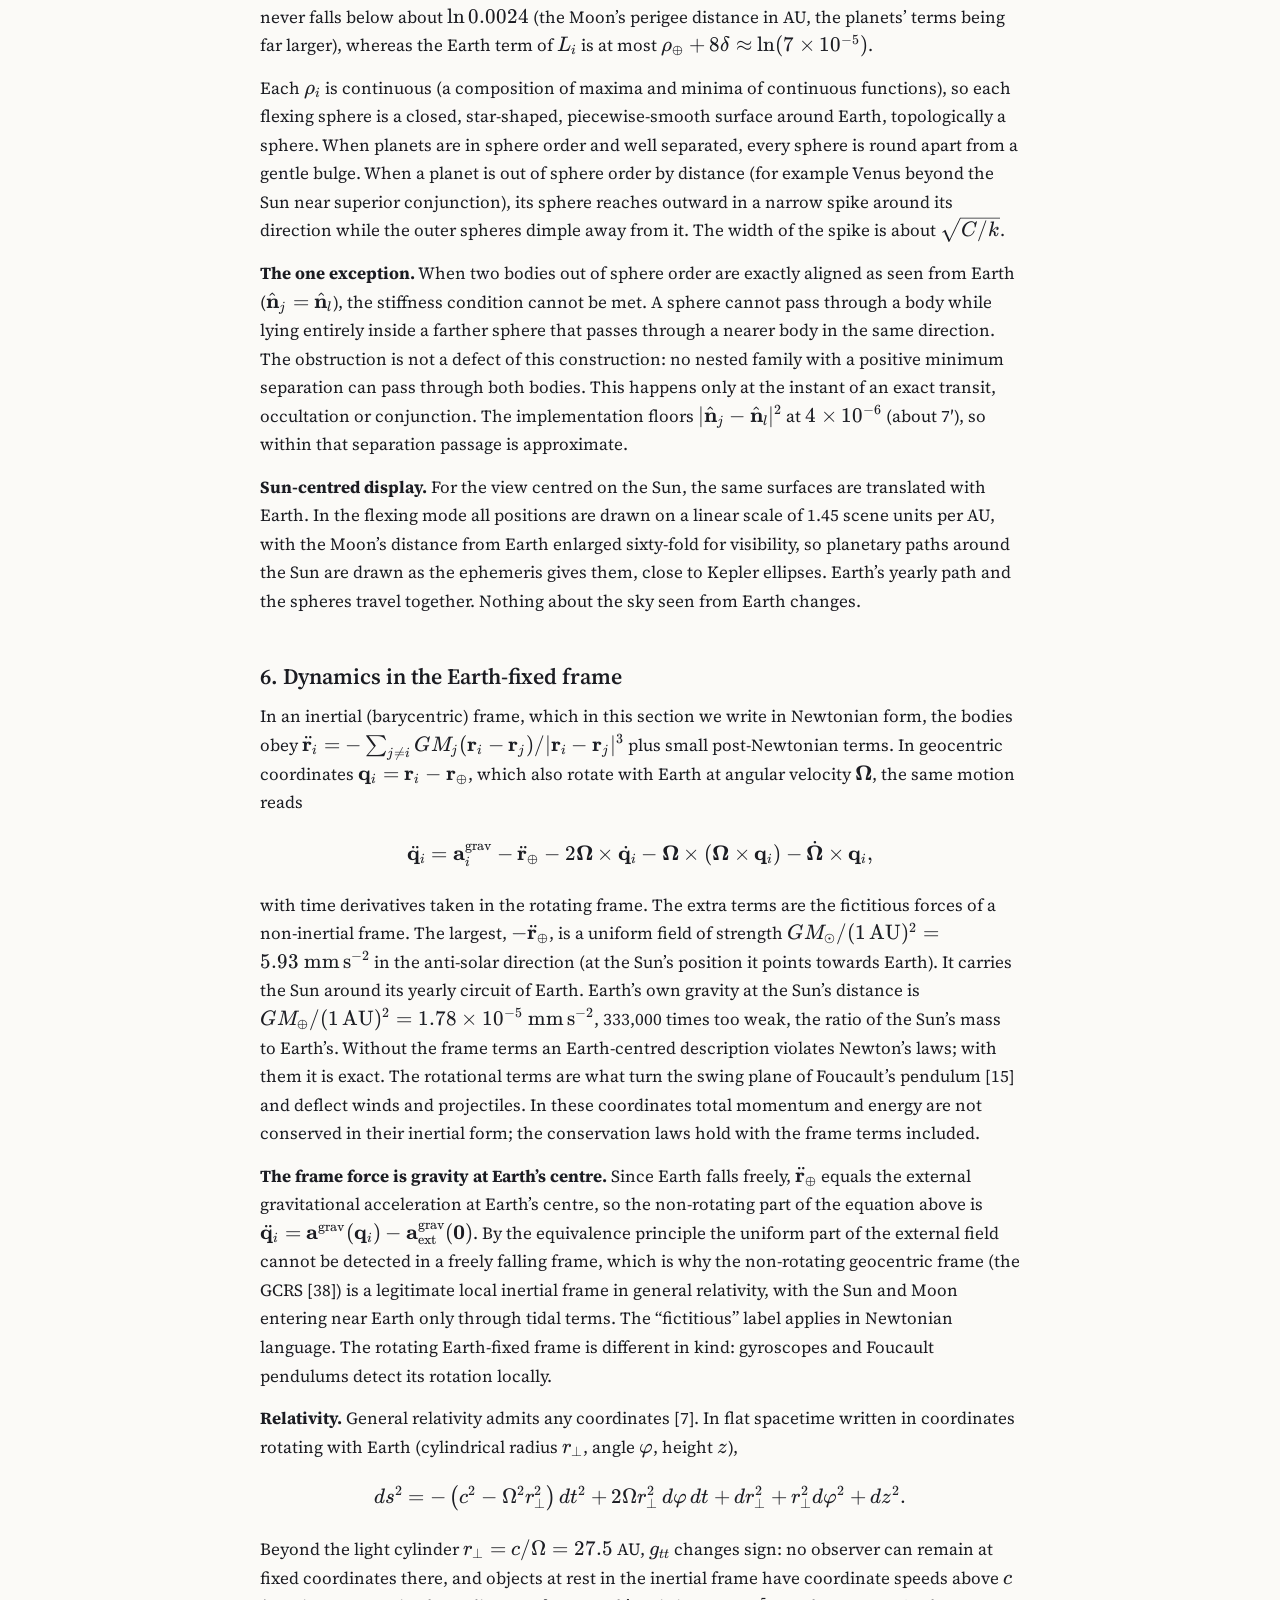
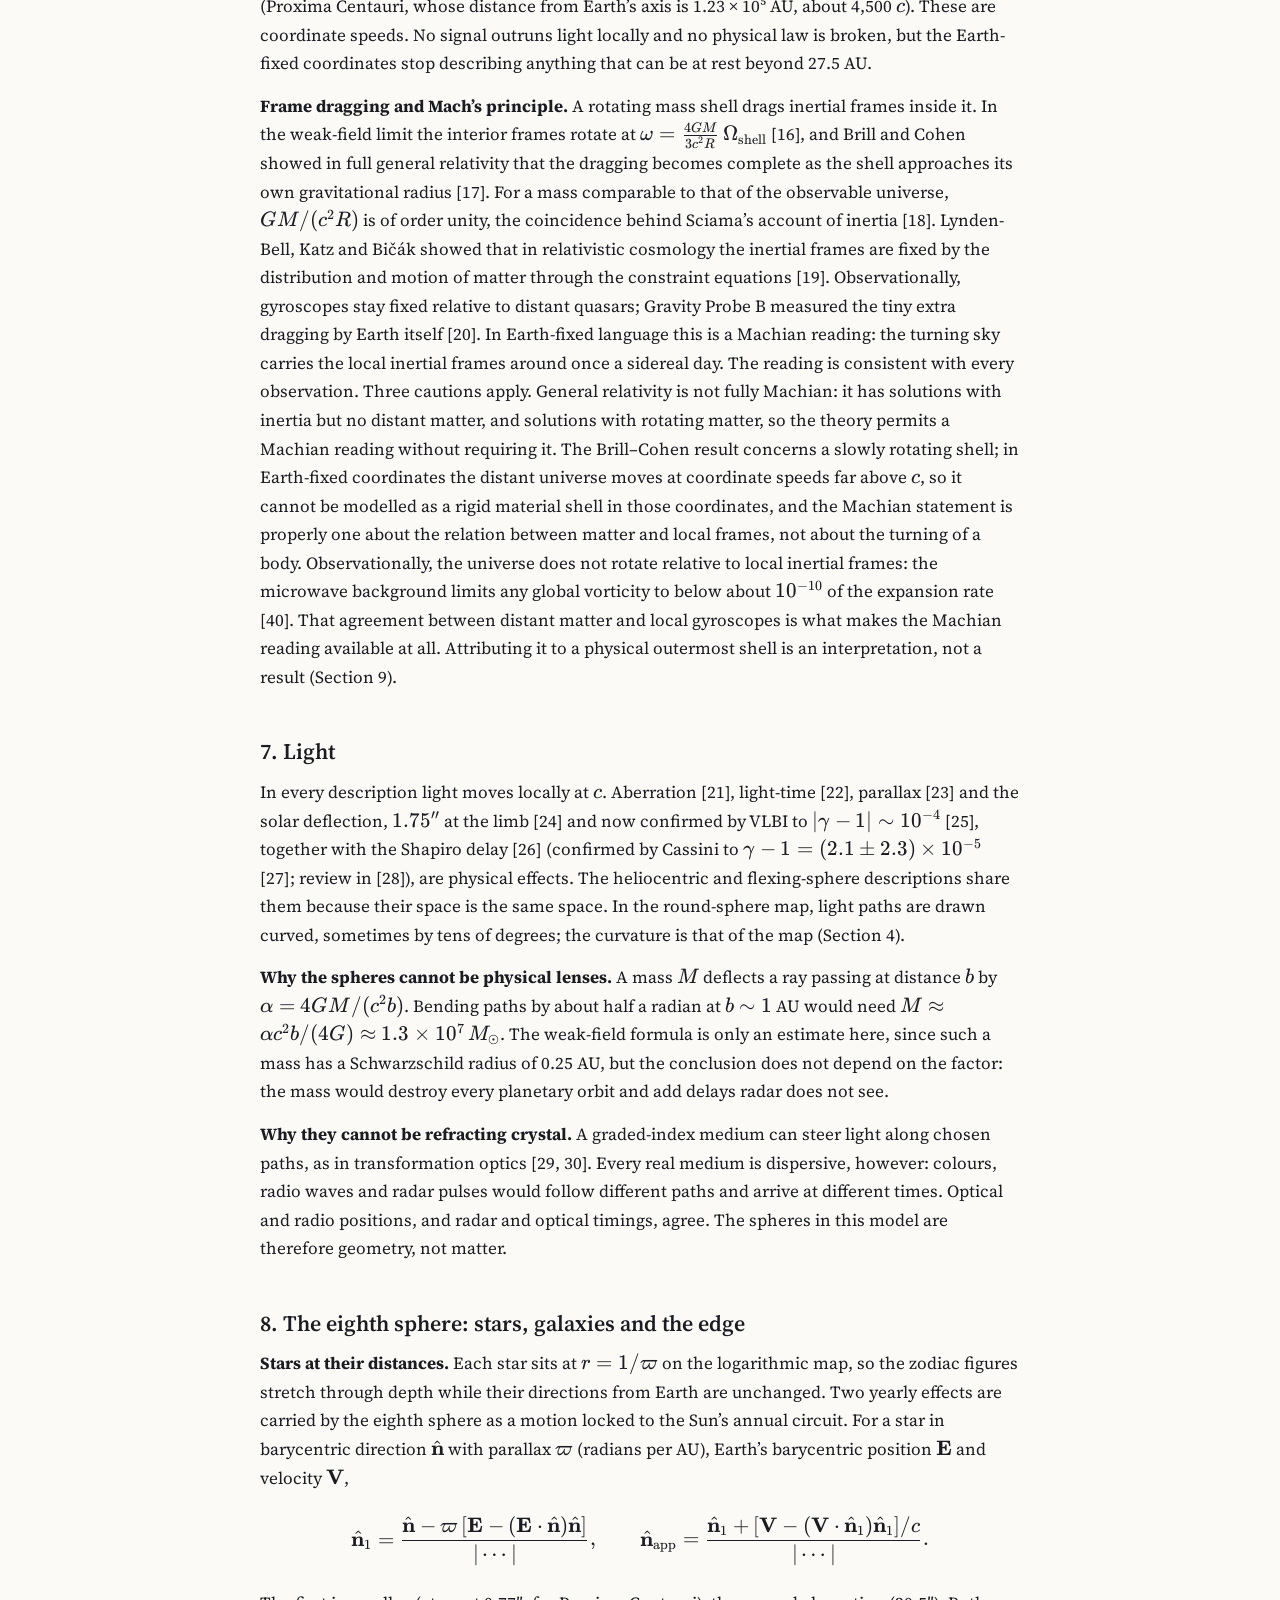
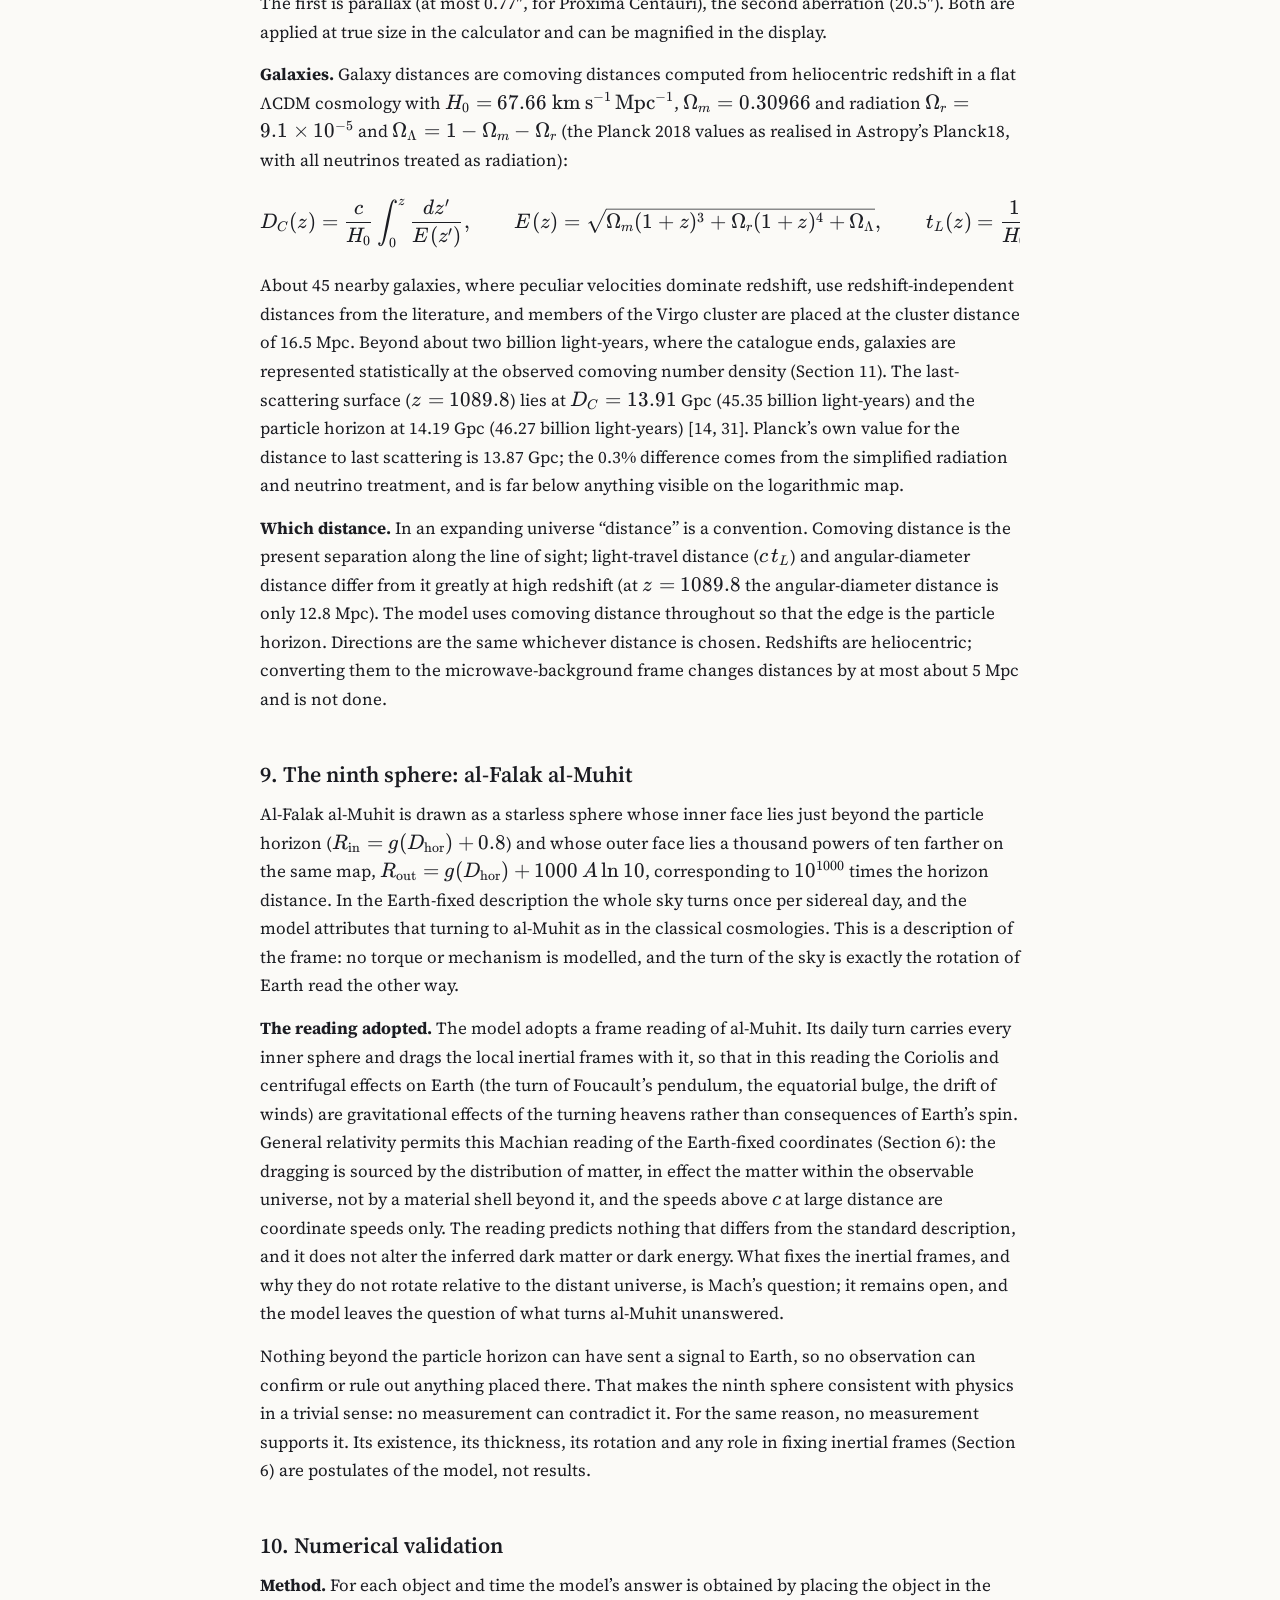
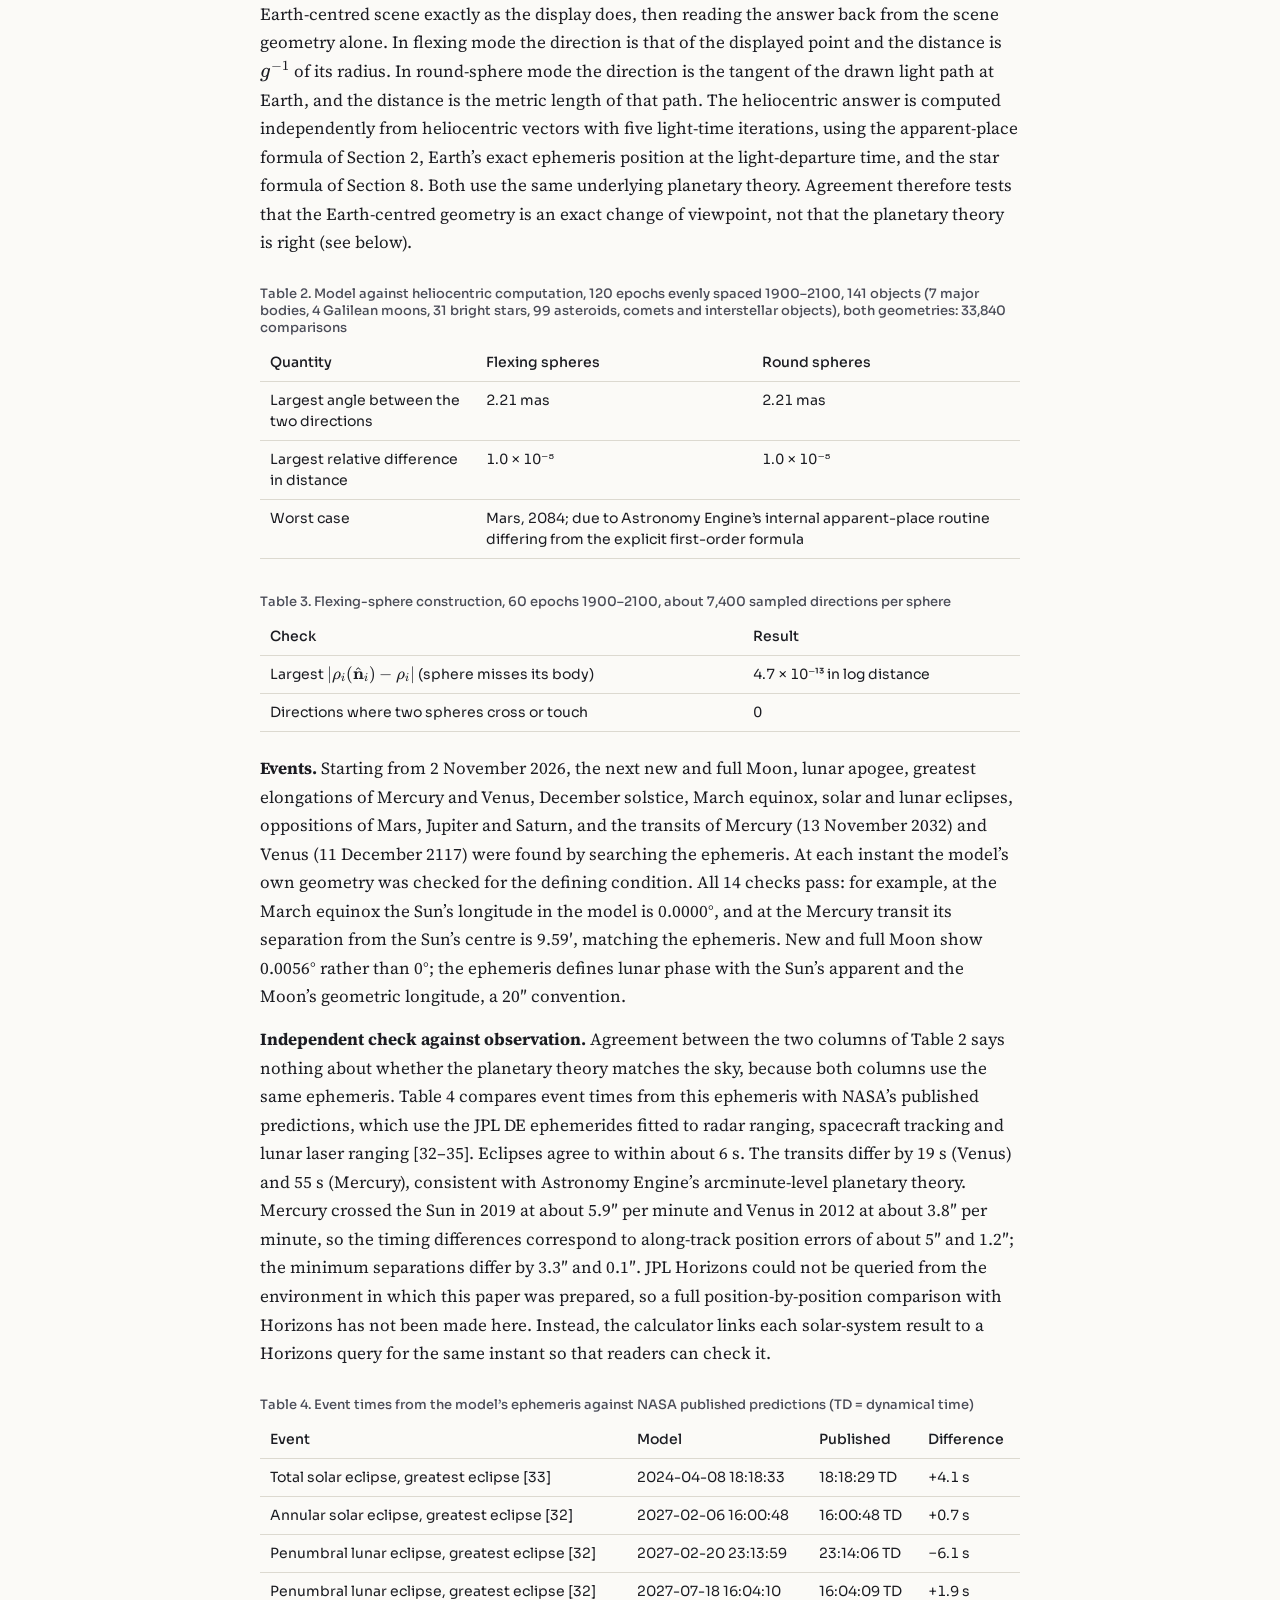
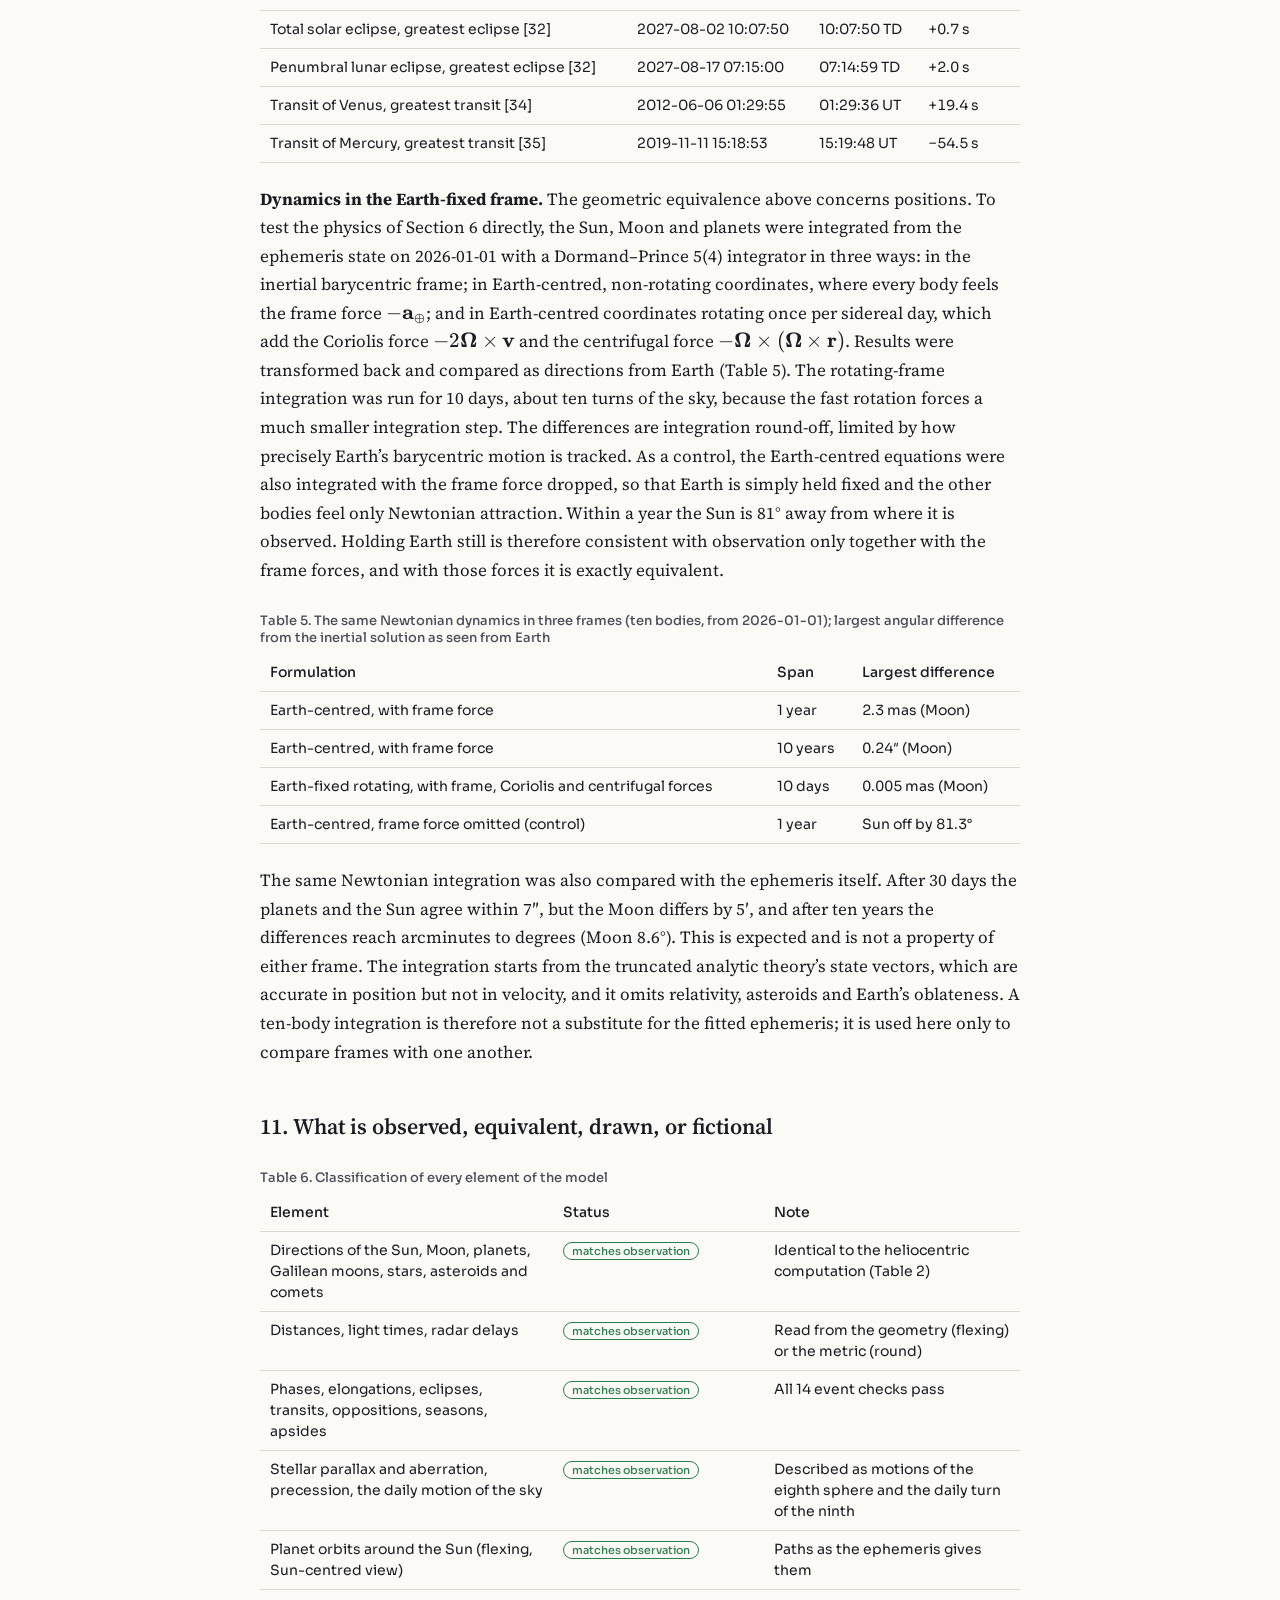
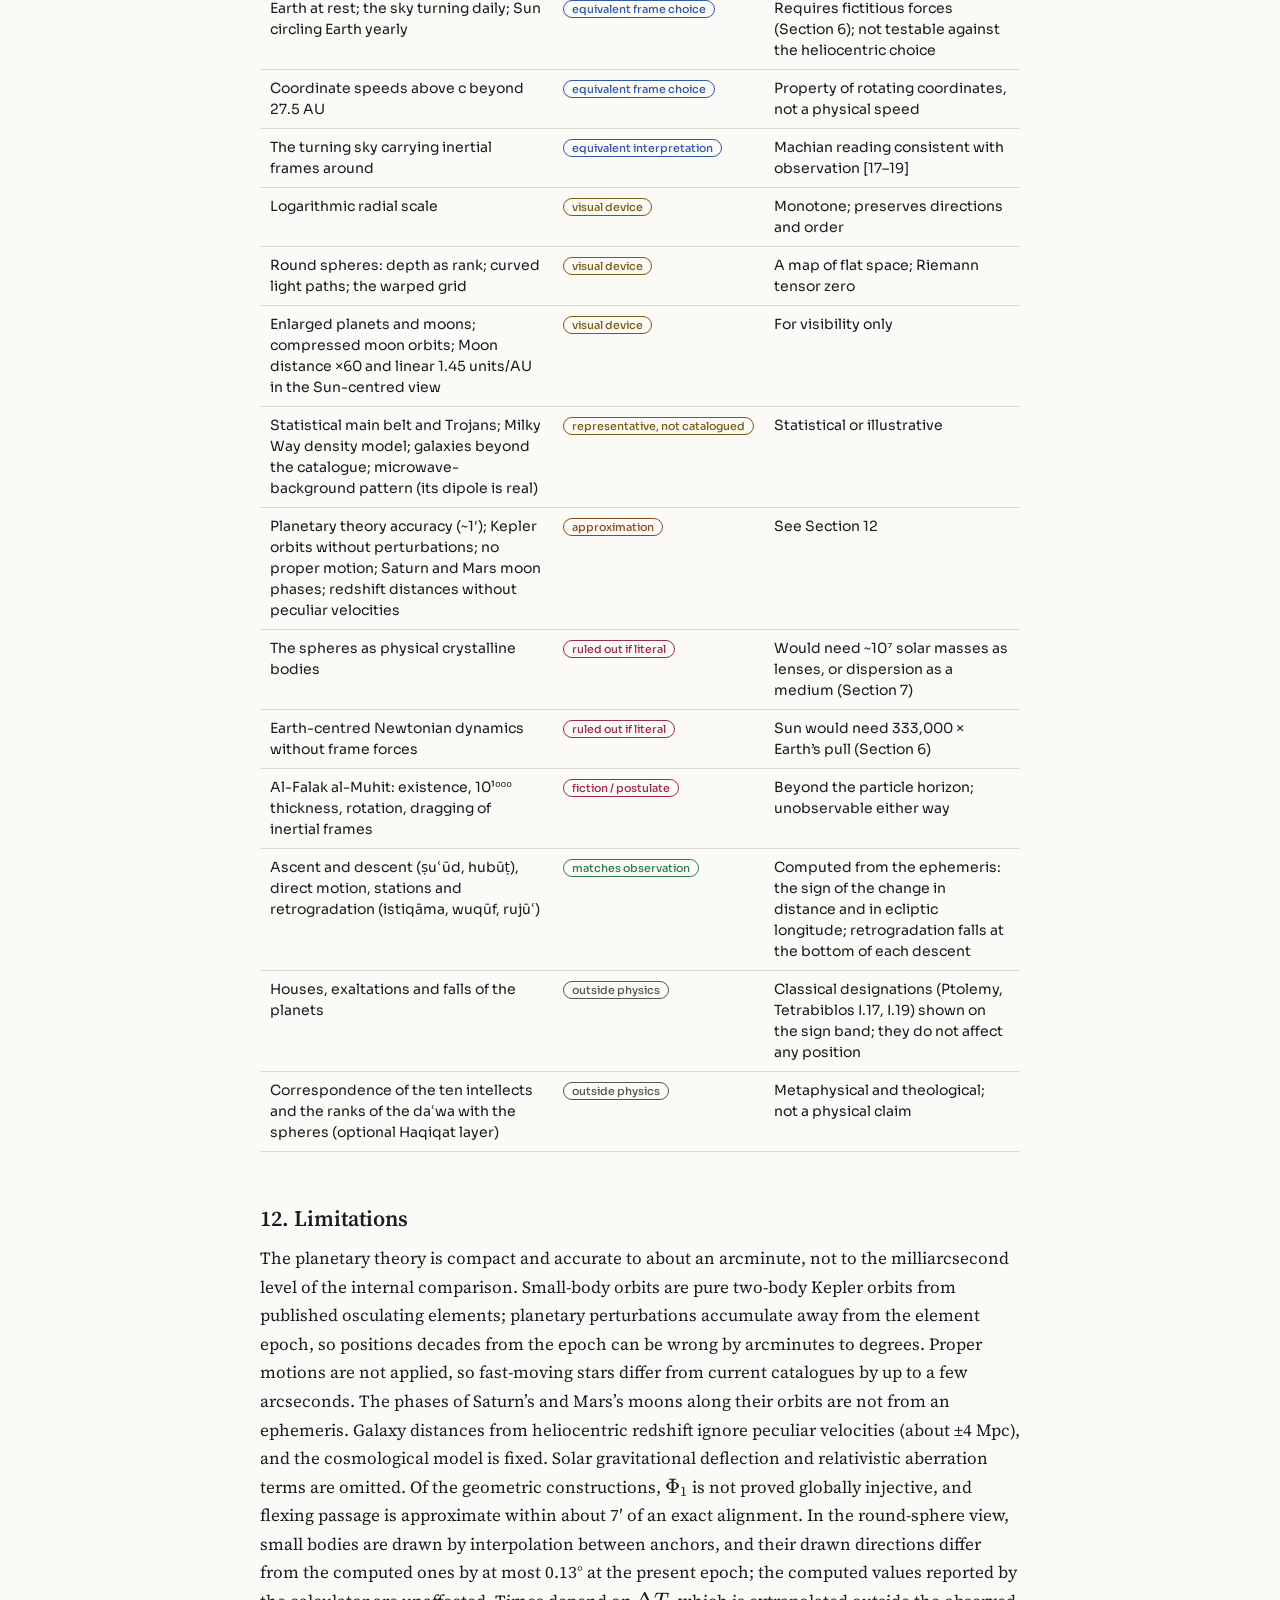
==== commit 83f7731b: "Ascent and descent, stations and retrogradation, houses and exaltations - Layer: spheres gold while " ====
--- a/paper.html
+++ b/paper.html
@@ -208,6 +208,8 @@
 <tr><td>The spheres as physical crystalline bodies</td><td><span class="tag t-fic">ruled out if literal</span></td><td>Would need ~10⁷ solar masses as lenses, or dispersion as a medium (Section 7)</td></tr>
 <tr><td>Earth-centred Newtonian dynamics without frame forces</td><td><span class="tag t-fic">ruled out if literal</span></td><td>Sun would need 333,000 × Earth’s pull (Section 6)</td></tr>
 <tr><td>Al-Falak al-Muhit: existence, 10¹⁰⁰⁰ thickness, rotation, dragging of inertial frames</td><td><span class="tag t-fic">fiction / postulate</span></td><td>Beyond the particle horizon; unobservable either way</td></tr>
+<tr><td>Ascent and descent (ṣuʿūd, hubūṭ), direct motion, stations and retrogradation (istiqāma, wuqūf, rujūʿ)</td><td><span class="tag t-obs">matches observation</span></td><td>Computed from the ephemeris: the sign of the change in distance and in ecliptic longitude; retrogradation falls at the bottom of each descent</td></tr>
+<tr><td>Houses, exaltations and falls of the planets</td><td><span class="tag t-out">outside physics</span></td><td>Classical designations (Ptolemy, Tetrabiblos I.17, I.19) shown on the sign band; they do not affect any position</td></tr>
 <tr><td>Correspondence of the ten intellects and the ranks of the daʿwa with the spheres (optional Haqiqat layer)</td><td><span class="tag t-out">outside physics</span></td><td>Metaphysical and theological; not a physical claim</td></tr>
 </tbody></table></div>
 
